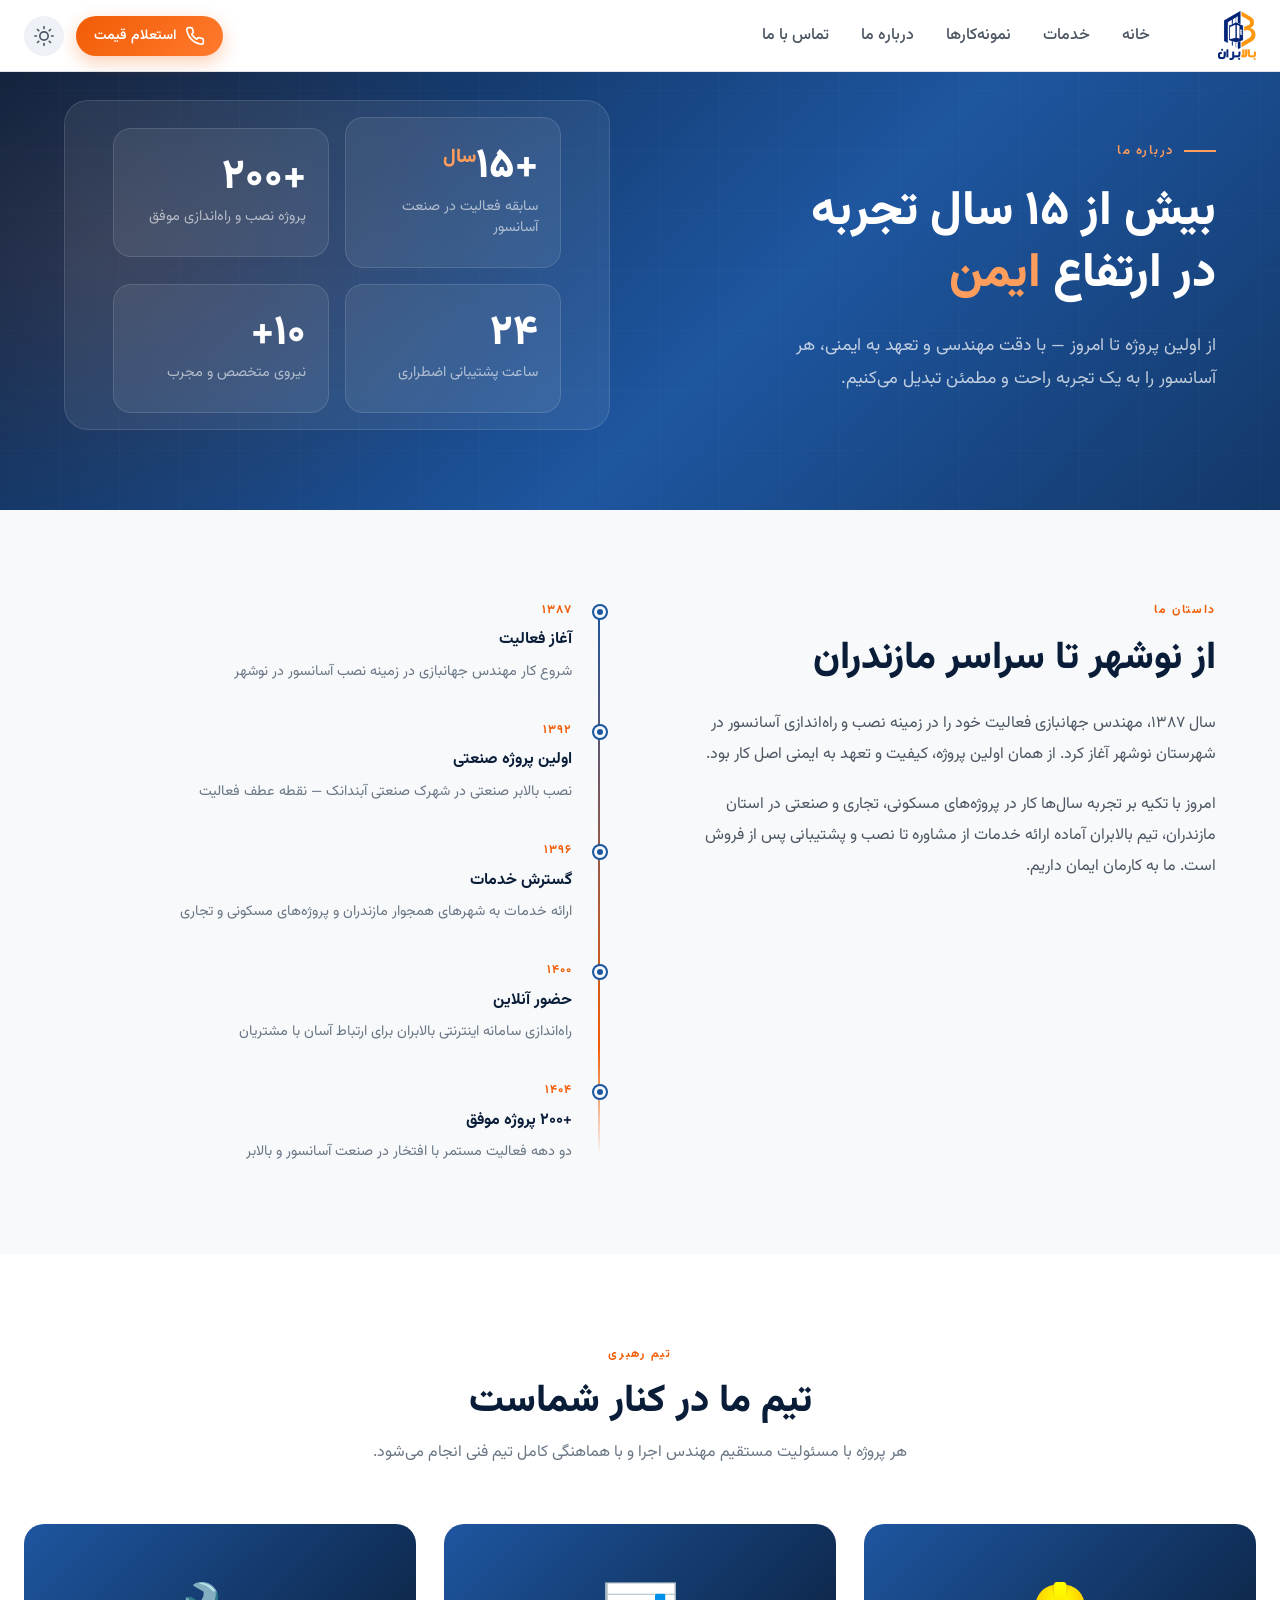
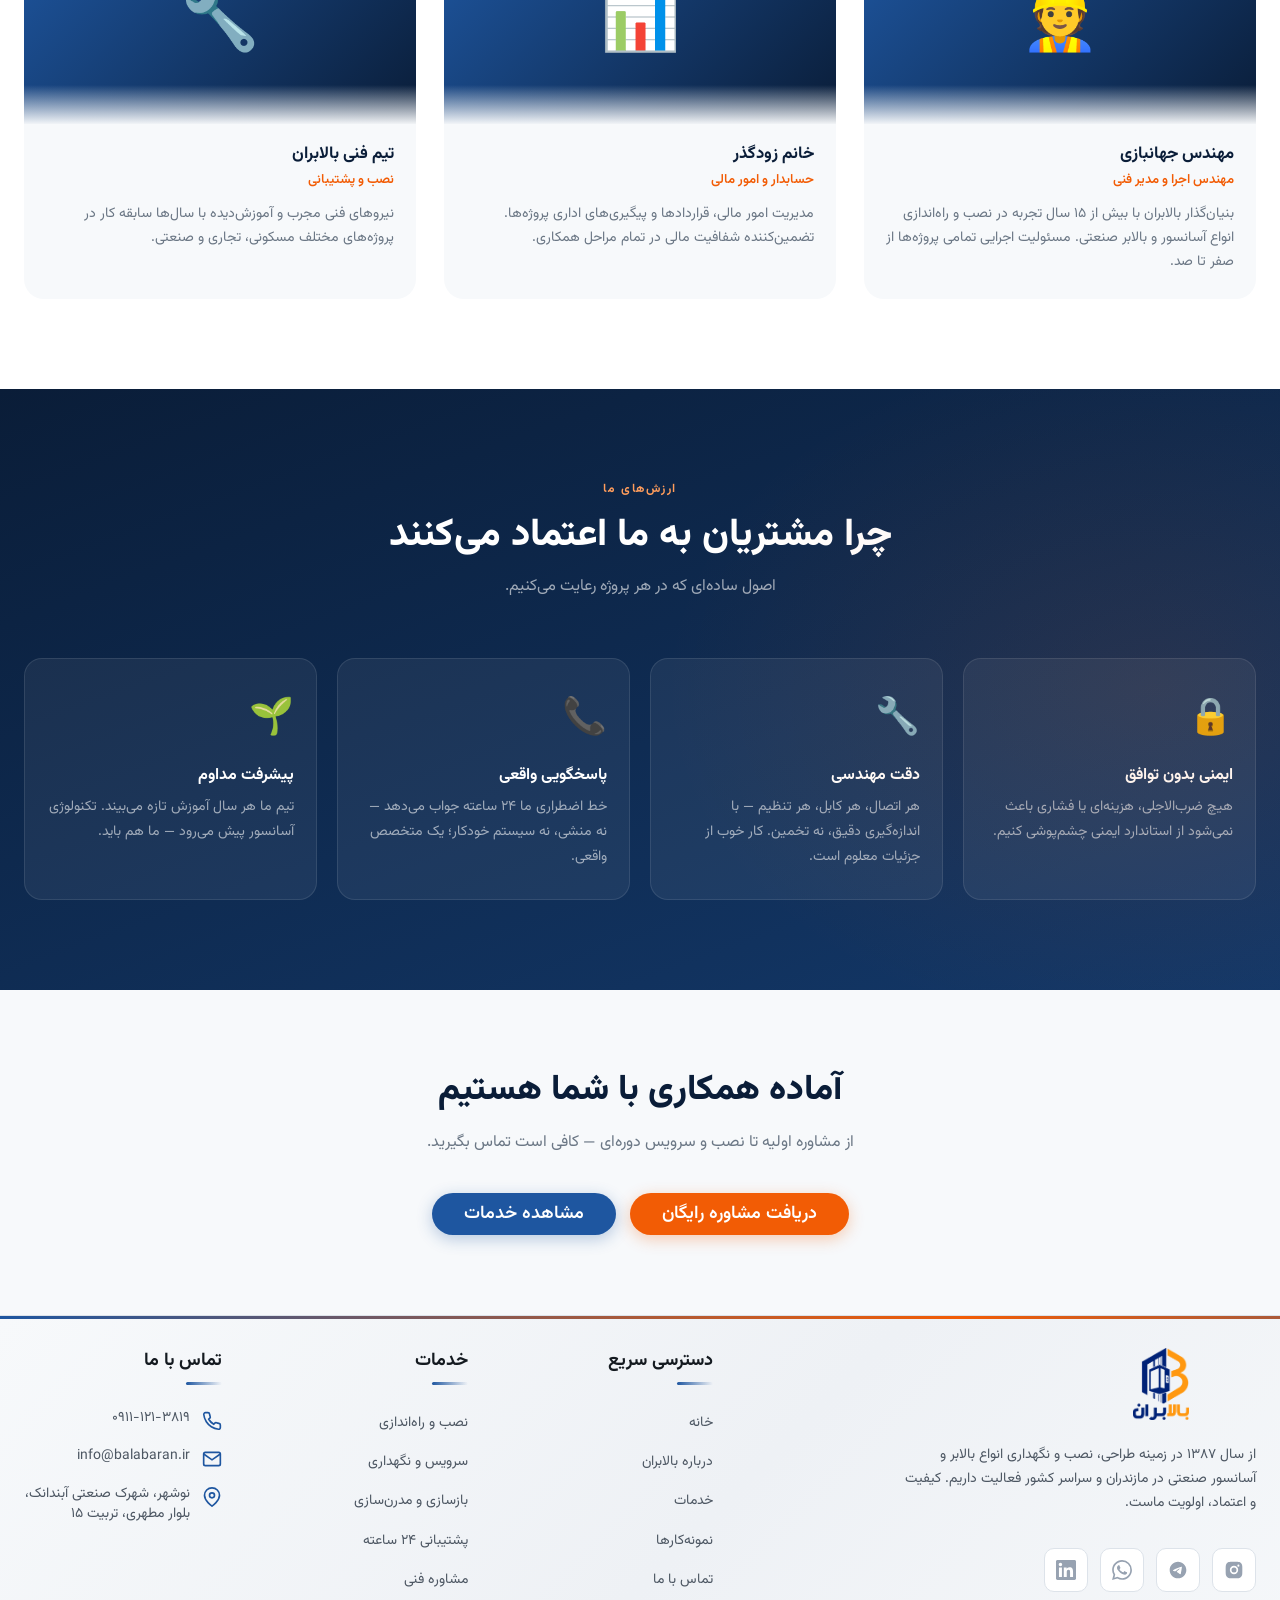
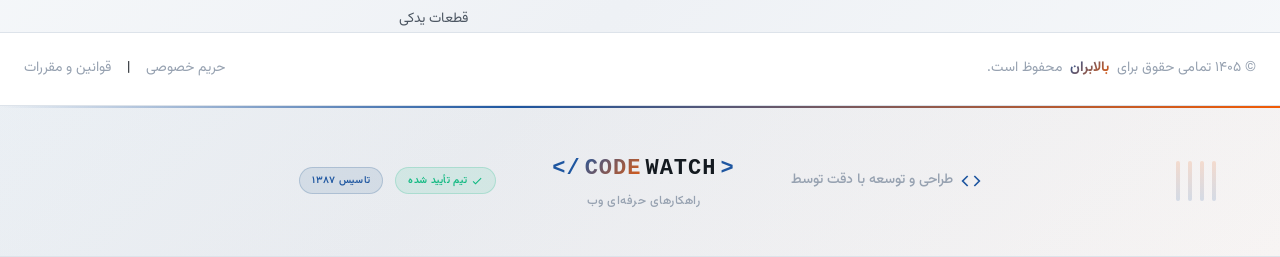
==== about.html @ dfcaef1f "feat: initial demo — static frontend with JSON data" ====
<!doctype html>
<html lang="fa" dir="rtl">

<head>
  <meta charset="UTF-8" />
  <meta name="viewport" content="width=device-width, initial-scale=1.0" />
  <meta http-equiv="X-UA-Compatible" content="IE=edge" />
  <title>درباره ما | بالابران — آسانسور و بالابر صنعتی در مازندران</title>
  <meta name="description" content="بالابران؛ مجموعه معتبر نصب و سرویس آسانسور و بالابر صنعتی در نوشهر و مازندران. بیش از ۱۵ سال تجربه، تیم فنی مجرب." />
  <meta name="keywords" content="درباره بالابران، فروشگاه بالابر، آسانسور صنعتی، نصب آسانسور، تیم بالابران، سابقه آسانسور" />
  <meta name="author" content="بالابران" />
  <meta name="robots" content="index, follow, max-snippet:-1, max-image-preview:large, max-video-preview:-1" />
  <meta name="googlebot" content="index, follow" />
  <link rel="canonical" href="/about.html" />

  <meta property="og:type" content="website" />
  <meta property="og:url" content="/about.html" />
  <meta property="og:title" content="درباره بالابران | نصب و سرویس آسانسور در مازندران" />
  <meta property="og:description" content="آشنایی با تیم بالابران: بیش از ۱۵ سال تجربه در نصب و سرویس انواع آسانسور و بالابر صنعتی در نوشهر و مازندران." />
  <meta property="og:image" content="assets/hero-hoist.jpg" />
  <meta property="og:image:width" content="1200" />
  <meta property="og:image:height" content="630" />
  <meta property="og:image:alt" content="درباره بالابران" />
  <meta property="og:site_name" content="بالابران" />
  <meta property="og:locale" content="fa_IR" />

  <meta name="twitter:card" content="summary_large_image" />
  <meta name="twitter:site" content="@balabaran_ir" />
  <meta name="twitter:title" content="درباره بالابران" />
  <meta name="twitter:description" content="تیم بالابران با بیش از ۱۵ سال تجربه در نصب و سرویس آسانسور در مازندران." />
  <meta name="twitter:image" content="assets/hero-hoist.jpg" />
  <meta name="twitter:image:alt" content="درباره بالابران" />

  <meta name="geo.region" content="IR" />
  <meta name="geo.placename" content="ایران" />

  <link rel="icon" type="image/svg+xml" href="favicon_io/favicone.svg" />
  <link rel="icon" type="image/png" sizes="32x32" href="favicon_io/favicon-32x32.png" />
  <link rel="icon" type="image/png" sizes="16x16" href="favicon_io/favicon-16x16.png" />
  <link rel="apple-touch-icon" sizes="180x180" href="favicon_io/apple-touch-icon.png" />
  <link rel="manifest" href="favicon_io/site.webmanifest" />
  <meta name="theme-color" content="#f25c05" />
  <meta name="msapplication-TileColor" content="#f25c05" />

  <script>
    (function () {
      try {
        var t = localStorage.getItem('theme');
        if (t === 'dark' || (!t && window.matchMedia('(prefers-color-scheme: dark)').matches)) {
          document.documentElement.setAttribute('data-theme', 'dark');
        } else {
          document.documentElement.setAttribute('data-theme', 'light');
        }
      } catch (e) {
        document.documentElement.setAttribute('data-theme', 'light');
      }
    })();
  </script>

  <link rel="preconnect" href="https://fonts.googleapis.com">
  <link rel="preconnect" href="https://fonts.gstatic.com" crossorigin>
  <link href="https://fonts.googleapis.com/css2?family=Vazirmatn:wght@400;500;600;700;800&display=swap" rel="stylesheet">

  <script type="application/ld+json">
    {
      "@context": "https://schema.org",
      "@type": "Organization",
      "name": "بالابران",
      "url": "",
      "logo": "assets/icons/balabaran.png",
      "description": "فروشگاه تخصصی بالابر، جرثقیل، هویست و تجهیزات جابجایی بار",
      "foundingDate": "2008",
      "numberOfEmployees": { "@type": "QuantitativeValue", "value": "10" }
    }
  </script>
  <script type="application/ld+json">
    {
      "@context": "https://schema.org",
      "@type": "BreadcrumbList",
      "itemListElement": [
        { "@type": "ListItem", "position": 1, "name": "خانه", "item": "" },
        { "@type": "ListItem", "position": 2, "name": "درباره ما", "item": "/about.html" }
      ]
    }
  </script>

  <link rel="stylesheet" href="assets/css/root.css" />
  <link rel="stylesheet" href="assets/css/font.css" />
  <link rel="stylesheet" href="assets/css/main.css" />
  <link rel="stylesheet" href="assets/css/components/header.css" />
  <link rel="stylesheet" href="assets/css/components/footer.css" />
  <link rel="stylesheet" href="assets/css/components/about.css" />
  </head>

<body>
<!-- ==================== HEADER ==================== -->
  <header class="header" id="mainHeader">
    <div class="header__inner container--wide">

      <a href="index.html" class="header__logo" aria-label="بالابران - صفحه اصلی">
        <img src="assets/icons/balabaran.png" alt="بالابران" class="header__logo-img" width="150" height="50"
          onerror="this.style.display='none';this.nextElementSibling.style.display='inline-flex'">
        <span class="header__logo-text" style="display:none">بالابران</span>
      </a>

      <nav class="header__nav" aria-label="ناوبری اصلی">
        <ul class="header__menu">
          <li><a href="index.html" class="header__link">خانه</a></li>
          <li><a href="services.html" class="header__link">خدمات</a></li>
          <li><a href="portfolio.html" class="header__link">نمونه‌کارها</a></li>
          <li><a href="about.html" class="header__link">درباره ما</a></li>
          <li><a href="contact.html" class="header__link">تماس با ما</a></li>
        </ul>
      </nav>

      <div class="header__actions">

        <a href="contact.html" class="btn btn--cta header__cta">
          <svg class="icon" aria-hidden="true">
            <use href="assets/icons/sprite.svg#phone" />
          </svg>
          <span>استعلام قیمت</span>
        </a>
<button type="button" class="header__theme-toggle" aria-label="تغییر تم" data-theme-toggle>
          <svg class="icon icon--sun" aria-hidden="true">
            <use href="assets/icons/sprite.svg#sun" />
          </svg>
          <svg class="icon icon--moon" aria-hidden="true">
            <use href="assets/icons/sprite.svg#moon" />
          </svg>
        </button>

        <button type="button" class="header__burger" aria-label="باز/بستن منو" aria-expanded="false"
          aria-controls="mobileMenu" data-menu-toggle>
          <svg class="icon icon--menu" aria-hidden="true">
            <use href="assets/icons/sprite.svg#menu" />
          </svg>
          <svg class="icon icon--close" aria-hidden="true">
            <use href="assets/icons/sprite.svg#close" />
          </svg>
        </button>

      </div>
    </div>

    <!-- overlay -->
    <div class="header__overlay" data-menu-overlay aria-hidden="true"></div>

    <!-- منوی موبایل -->
    <div class="header__mobile" id="mobileMenu" aria-hidden="true">
      <nav aria-label="ناوبری موبایل">
        <ul class="header__mobile-menu">
          <li><a href="index.html" class="header__mobile-link">خانه</a></li>
          <li><a href="services.html" class="header__mobile-link">خدمات</a></li>
          <li><a href="portfolio.html" class="header__mobile-link">نمونه‌کارها</a></li>
          <li><a href="about.html" class="header__mobile-link">درباره ما</a></li>
          <li><a href="contact.html" class="header__mobile-link">تماس با ما</a></li>
        </ul>
        <a href="contact.html" class="btn btn--cta header__mobile-cta">
          <svg class="icon" aria-hidden="true">
            <use href="assets/icons/sprite.svg#phone" />
          </svg>
          <span>استعلام قیمت رایگان</span>
        </a>
</nav>
    </div>
  </header>

  <!-- ================================================
         HERO
    ================================================ -->
  <section class="about-hero">
    <div class="container">
      <div class="hero-text">
        <div class="eyebrow">درباره ما</div>
        <h1>
          بیش از ۱۵ سال تجربه<br />
          در ارتفاع <span>ایمن</span>
        </h1>
        <p>
          از اولین پروژه تا امروز — با دقت مهندسی و تعهد به ایمنی، هر آسانسور را
          به یک تجربه راحت و مطمئن تبدیل می‌کنیم.
        </p>
      </div>

      <div class="hero-stats">
        <div class="stat-card">
          <div class="num">+۱۵<sup>سال</sup></div>
          <div class="label">سابقه فعالیت در صنعت آسانسور</div>
        </div>
        <div class="stat-card">
          <div class="num">+۲۰۰</div>
          <div class="label">پروژه نصب و راه‌اندازی موفق</div>
        </div>
        <div class="stat-card">
          <div class="num">۲۴</div>
          <div class="label">ساعت پشتیبانی اضطراری</div>
        </div>
        <div class="stat-card">
          <div class="num">۱۰+</div>
          <div class="label">نیروی متخصص و مجرب</div>
        </div>
      </div>
    </div>
  </section>

  <!-- ================================================
         STORY + TIMELINE
    ================================================ -->
  <section class="story-section">
    <div class="container">

      <div class="story-text">
        <div class="section-label">داستان ما</div>
        <h2>از نوشهر تا سراسر مازندران</h2>
        <p>
          سال ۱۳۸۷، مهندس جهانبازی فعالیت خود را در زمینه نصب و راه‌اندازی آسانسور
          در شهرستان نوشهر آغاز کرد. از همان اولین پروژه، کیفیت و تعهد به ایمنی
          اصل کار بود.
        </p>
        <p>
          امروز با تکیه بر تجربه سال‌ها کار در پروژه‌های مسکونی، تجاری و صنعتی در
          استان مازندران، تیم بالابران آماده ارائه خدمات از مشاوره تا نصب و
          پشتیبانی پس از فروش است. ما به کارمان ایمان داریم.
        </p>
      </div>

      <div class="timeline">
        <div class="timeline-item">
          <div class="timeline-year">۱۳۸۷</div>
          <div class="timeline-title">آغاز فعالیت</div>
          <div class="timeline-desc">شروع کار مهندس جهانبازی در زمینه نصب آسانسور در نوشهر</div>
        </div>
        <div class="timeline-item">
          <div class="timeline-year">۱۳۹۲</div>
          <div class="timeline-title">اولین پروژه صنعتی</div>
          <div class="timeline-desc">نصب بالابر صنعتی در شهرک صنعتی آبندانک — نقطه عطف فعالیت</div>
        </div>
        <div class="timeline-item">
          <div class="timeline-year">۱۳۹۶</div>
          <div class="timeline-title">گسترش خدمات</div>
          <div class="timeline-desc">ارائه خدمات به شهرهای همجوار مازندران و پروژه‌های مسکونی و تجاری</div>
        </div>
        <div class="timeline-item">
          <div class="timeline-year">۱۴۰۰</div>
          <div class="timeline-title">حضور آنلاین</div>
          <div class="timeline-desc">راه‌اندازی سامانه اینترنتی بالابران برای ارتباط آسان با مشتریان</div>
        </div>
        <div class="timeline-item">
          <div class="timeline-year">۱۴۰۴</div>
          <div class="timeline-title">+۲۰۰ پروژه موفق</div>
          <div class="timeline-desc">دو دهه فعالیت مستمر با افتخار در صنعت آسانسور و بالابر</div>
        </div>
      </div>

    </div>
  </section>

  <!-- ================================================
         TEAM
    ================================================ -->
  <section class="team-section">
    <div class="container--wide">

      <div class="section-header">
        <div class="section-label">تیم رهبری</div>
        <h2>تیم ما در کنار شماست</h2>
        <p>هر پروژه با مسئولیت مستقیم مهندس اجرا و با هماهنگی کامل تیم فنی انجام می‌شود.</p>
      </div>

      <div class="team-grid">
        <div class="team-card">
          <div class="team-avatar">👷</div>
          <div class="team-info">
            <h3>مهندس جهانبازی</h3>
            <span class="team-role">مهندس اجرا و مدیر فنی</span>
            <p>بنیان‌گذار بالابران با بیش از ۱۵ سال تجربه در نصب و راه‌اندازی انواع آسانسور و بالابر صنعتی. مسئولیت اجرایی تمامی پروژه‌ها از صفر تا صد.</p>
          </div>
        </div>
        <div class="team-card">
          <div class="team-avatar">📊</div>
          <div class="team-info">
            <h3>خانم زودگذر</h3>
            <span class="team-role">حسابدار و امور مالی</span>
            <p>مدیریت امور مالی، قراردادها و پیگیری‌های اداری پروژه‌ها. تضمین‌کننده شفافیت مالی در تمام مراحل همکاری.</p>
          </div>
        </div>
        <div class="team-card">
          <div class="team-avatar">🔧</div>
          <div class="team-info">
            <h3>تیم فنی بالابران</h3>
            <span class="team-role">نصب و پشتیبانی</span>
            <p>نیروهای فنی مجرب و آموزش‌دیده با سال‌ها سابقه کار در پروژه‌های مختلف مسکونی، تجاری و صنعتی.</p>
          </div>
        </div>
      </div>

    </div>
  </section>

  <!-- ================================================
         VALUES
    ================================================ -->
  <section class="values-section">
    <div class="container--wide">

      <div class="section-header">
        <div class="section-label" style="color: #ff9d5c;">ارزش‌های ما</div>
        <h2>چرا مشتریان به ما اعتماد می‌کنند</h2>
        <p>اصول ساده‌ای که در هر پروژه رعایت می‌کنیم.</p>
      </div>

      <div class="values-grid">
        <div class="value-card">
          <span class="value-icon">🔒</span>
          <h3>ایمنی بدون توافق</h3>
          <p>هیچ ضرب‌الاجلی، هزینه‌ای یا فشاری باعث نمی‌شود از استاندارد ایمنی چشم‌پوشی کنیم.</p>
        </div>
        <div class="value-card">
          <span class="value-icon">🔧</span>
          <h3>دقت مهندسی</h3>
          <p>هر اتصال، هر کابل، هر تنظیم — با اندازه‌گیری دقیق، نه تخمین. کار خوب از جزئیات معلوم است.</p>
        </div>
        <div class="value-card">
          <span class="value-icon">📞</span>
          <h3>پاسخگویی واقعی</h3>
          <p>خط اضطراری ما ۲۴ ساعته جواب می‌دهد — نه منشی، نه سیستم خودکار؛ یک متخصص واقعی.</p>
        </div>
        <div class="value-card">
          <span class="value-icon">🌱</span>
          <h3>پیشرفت مداوم</h3>
          <p>تیم ما هر سال آموزش تازه می‌بیند. تکنولوژی آسانسور پیش می‌رود — ما هم باید.</p>
        </div>
      </div>

    </div>
  </section>

  <!-- ================================================
         CTA
    ================================================ -->
  <section class="cta-section">
    <div class="cta-inner">
      <h2>آماده همکاری با شما هستیم</h2>
      <p>
        از مشاوره اولیه تا نصب و سرویس دوره‌ای — کافی است تماس بگیرید.
      </p>
      <div class="cta-buttons">
        <a href="contact.html" class="btn btn-accent">دریافت مشاوره رایگان</a>
        <a href="services.html" class="btn btn-primary">مشاهده خدمات</a>
      </div>
    </div>
  </section>

  <!-- ===== FOOTER ===== -->
  <div id="footer-placeholder"></div>

  <script src="assets/js/partials.js" defer></script>
  <script type="module" src="assets/js/main.js"></script>
</body>
</html>
---- assets/css/root.css ----
:root{--color-primary-50:#eef4fb;--color-primary-100:#d3e2f5;--color-primary-200:#a7c5eb;--color-primary-300:#6fa0db;--color-primary-400:#3d76c4;--color-primary-500:#1e56a0;--color-primary-600:#184784;--color-primary-700:#133869;--color-primary-800:#0e2a4f;--color-primary-900:#0a1d38;--color-accent-50:#fff4ec;--color-accent-100:#ffe2cc;--color-accent-200:#ffc299;--color-accent-300:#ff9d5c;--color-accent-400:#ff7a2e;--color-accent-500:#f25c05;--color-accent-600:#cc4a00;--color-accent-700:#a03a00;--color-neutral-0:#ffffff;--color-neutral-50:#f7f9fb;--color-neutral-100:#eef1f5;--color-neutral-200:#dde3ea;--color-neutral-300:#c2cad5;--color-neutral-400:#97a2b1;--color-neutral-500:#6b7785;--color-neutral-600:#4d5763;--color-neutral-700:#364049;--color-neutral-800:#232b33;--color-neutral-900:#141a20;--color-success:#1ca672;--color-warning:#f0a800;--color-danger:#d63b3b;--color-info:var(--color-primary-400);--glass-bg:rgba(255,255,255,.72);--glass-border:rgba(255,255,255,.25);--header-height-scrolled:64px;--bg-body:var(--color-neutral-50);--bg-surface:var(--color-neutral-0);--bg-subtle:var(--color-neutral-100);--bg-inverse:var(--color-primary-800);--text-primary:var(--color-neutral-900);--text-secondary:var(--color-neutral-600);--text-muted:var(--color-neutral-400);--text-inverse:var(--color-neutral-0);--text-link:var(--color-primary-500);--border-color:var(--color-neutral-200);--border-strong:var(--color-neutral-300);--brand:var(--color-primary-500);--brand-hover:var(--color-primary-600);--cta:var(--color-accent-500);--cta-hover:var(--color-accent-600);--font-family-base:'Vazirmatn','iranYekan','IRANSans',system-ui,sans-serif;--font-family-num:'Vazirmatn','iranYekan',system-ui,sans-serif;--fs-xs:0.75rem;--fs-sm:0.875rem;--fs-base:1rem;--fs-md:1.125rem;--fs-lg:1.375rem;--fs-xl:1.75rem;--fs-2xl:2.25rem;--fs-3xl:3rem;--fs-4xl:3.75rem;--fw-regular:400;--fw-medium:500;--fw-semibold:600;--fw-bold:700;--fw-black:800;--lh-tight:1.2;--lh-snug:1.4;--lh-normal:1.7;--space-1:0.25rem;--space-2:0.5rem;--space-3:0.75rem;--space-4:1rem;--space-5:1.5rem;--space-6:2rem;--space-7:3rem;--space-8:4rem;--space-9:6rem;--radius-sm:6px;--radius-md:10px;--radius-lg:16px;--radius-xl:24px;--radius-full:999px;--shadow-sm:0 1px 2px rgba(20,26,32,0.06);--shadow-md:0 4px 12px rgba(20,26,32,0.08);--shadow-lg:0 10px 30px rgba(20,26,32,0.12);--shadow-cta:0 6px 18px rgba(242,92,5,0.30);--transition-fast:150ms ease;--transition-base:250ms ease;--transition-slow:400ms ease;--container-max:1200px;--container-narrow:800px;--container-wide:1400px;--container-pad:var(--space-5);--header-height:72px;--z-header:100;--z-modal:1000}.container{width:100%;max-width:var(--container-max);margin-inline:auto;padding-inline:var(--container-pad)}.container--narrow{max-width:var(--container-narrow)}.container--wide{width:100%;max-width:var(--container-wide);margin-inline:auto;padding-inline:var(--container-pad)}.container--full{max-width:100%}.container--inverse{color:var(--color-neutral-0)}.container--inverse p,.container--inverse h1,.container--inverse h2,.container--inverse h3{color:inherit}@media (max-width:480px){.container{--container-pad:var(--space-4)}}[data-theme="dark"]{--bg-body:#0c1117;--bg-surface:#131a22;--bg-subtle:#1a232d;--bg-inverse:#1a232d;--text-primary:#f5f7fa;--text-secondary:#b6c0cc;--text-muted:#8a95a3;--text-inverse:#f5f7fa;--text-link:#6fa0db;--border-color:rgba(255,255,255,.08);--border-strong:rgba(255,255,255,.16);--brand:#3d76c4;--brand-hover:#6fa0db;--glass-bg:rgba(12,17,23,.72);--glass-border:rgba(255,255,255,.06);--shadow-sm:0 1px 2px rgba(0,0,0,.4);--shadow-md:0 4px 12px rgba(0,0,0,.45);--shadow-lg:0 10px 30px rgba(0,0,0,.55);--shadow-cta:0 6px 18px rgba(242,92,5,.22)}[data-theme="dark"] .header.scrolled{background:rgba(12,17,23,.82);border-color:rgba(255,255,255,.06)}*,*::before,*::after{box-sizing:border-box;margin:0;padding:0}html{font-size:100%;scroll-behavior:smooth;scroll-padding-top:var(--header-height);overflow-x:clip}body{direction:rtl;text-align:right;font-family:var(--font-family-base);font-size:var(--fs-base);line-height:var(--lh-normal);color:var(--text-primary);background:var(--bg-body);-webkit-font-smoothing:antialiased}h1,h2,h3,h4{line-height:var(--lh-tight);font-weight:var(--fw-bold);color:var(--text-primary)}h1{font-size:var(--fs-3xl)}h2{font-size:var(--fs-2xl)}h3{font-size:var(--fs-xl)}h4{font-size:var(--fs-lg)}p{color:var(--text-secondary)}a{color:var(--text-link);text-decoration:none;transition:color var(--transition-fast)}a:hover{color:var(--brand-hover)}img{max-width:100%;display:block}ul{list-style:none}button{font-family:inherit;cursor:pointer;border:none}.section{padding-block:var(--space-9)}.section--subtle{background:var(--bg-subtle)}.btn{display:inline-flex;align-items:center;justify-content:center;gap:var(--space-2);padding:var(--space-3) var(--space-6);font-size:var(--fs-md);font-weight:var(--fw-semibold);border-radius:var(--radius-md);transition:transform var(--transition-base),opacity var(--transition-base),box-shadow var(--transition-base),border-color var(--transition-base),background var(--transition-base),color var(--transition-base),filter var(--transition-base);white-space:nowrap}.btn--cta{background:linear-gradient(135deg,var(--cta),#ff7a2e);color:var(--text-inverse);box-shadow:var(--shadow-cta);border-radius:var(--radius-full);padding:12px 22px}.btn--cta:hover{background:linear-gradient(135deg,var(--cta-hover),var(--cta));transform:translateY(-2px);box-shadow:0 10px 25px rgba(242,92,5,.35)}.btn--primary{background:var(--brand);color:var(--text-inverse)}.btn--primary:hover{background:var(--brand-hover)}.btn--outline{background:transparent;color:var(--brand);border:2px solid var(--border-strong)}.btn--outline:hover{border-color:var(--brand);background:var(--bg-subtle)}:where(a,button,input,[tabindex]):focus-visible{outline:2px solid var(--brand);outline-offset:2px}@media (max-width:768px){:root{--fs-3xl:2.25rem;--fs-2xl:1.75rem;--space-9:4rem}}@media (max-width:480px){:root{--container-pad:var(--space-4)}}
---- assets/css/font.css ----
@font-face{font-family:'Vazirmatn';src:local('Vazirmatn'),url(../fonts/Vazirmatn-Regular.woff2) format('woff2');font-weight:400;font-display:swap}@font-face{font-family:'Vazirmatn';src:local('Vazirmatn'),url(../fonts/Vazirmatn-Medium.woff2) format('woff2');font-weight:500;font-display:swap}@font-face{font-family:'Vazirmatn';src:local('Vazirmatn'),url(../fonts/Vazirmatn-SemiBold.woff2) format('woff2');font-weight:600;font-display:swap}@font-face{font-family:'Vazirmatn';src:local('Vazirmatn'),url(../fonts/Vazirmatn-Bold.woff2) format('woff2');font-weight:700;font-display:swap}@font-face{font-family:'iranYekan';src:local('iranYekan'),url(../fonts/iranyekanwebregular.woff2) format('woff2');font-weight:400;font-display:swap}@font-face{font-family:'iranYekan';src:local('iranYekan'),url(../fonts/iranyekanwebregular.woff2) format('woff2');font-weight:500;font-display:swap}@font-face{font-family:'iranYekan';src:local('iranYekan'),url(../fonts/iranyekanwebregular.woff2) format('woff2');font-weight:600;font-display:swap}@font-face{font-family:'iranYekan';src:local('iranYekan'),url(../fonts/iranyekanwebregular.woff2) format('woff2');font-weight:700;font-display:swap}
---- assets/css/main.css ----
@import url("./components/hero.css");@import url("./components/footer.css");@import url("./components/error.css");@import url("./components/contact.css");@import url("./components/about.css");*,*::before,*::after{box-sizing:border-box;margin:0;padding:0}html{font-size:100%;scroll-behavior:smooth;scroll-padding-top:var(--header-height)}body{direction:rtl;text-align:right;font-family:var(--font-family-base);font-size:var(--fs-base);line-height:var(--lh-normal);color:var(--text-primary);background:var(--bg-body);-webkit-font-smoothing:antialiased;transition:background var(--transition-base),color var(--transition-base)}h1,h2,h3,h4{line-height:var(--lh-tight);font-weight:var(--fw-bold);color:var(--text-primary)}h1{font-size:var(--fs-3xl)}h2{font-size:var(--fs-2xl)}h3{font-size:var(--fs-xl)}h4{font-size:var(--fs-lg)}p{color:var(--text-secondary)}a{color:var(--text-link);text-decoration:none;transition:color var(--transition-fast)}a:hover{color:var(--brand-hover)}img{max-width:100%;display:block}ul{list-style:none}button{font-family:inherit;cursor:pointer;border:none;background:none}.icon{width:20px;height:20px;flex-shrink:0;fill:none;stroke:currentColor;stroke-width:2;stroke-linecap:round;stroke-linejoin:round;display:inline-block;vertical-align:middle;color:inherit}.btn{display:inline-flex;align-items:center;justify-content:center;gap:var(--space-2);padding:var(--space-3) var(--space-6);font-size:var(--fs-md);font-weight:var(--fw-semibold);border-radius:var(--radius-md);transition:all var(--transition-base);white-space:nowrap;cursor:pointer;border:none;font-family:inherit;line-height:1}.btn--cta{background:linear-gradient(135deg,var(--cta),#ff7a2e);color:#fff;box-shadow:var(--shadow-cta);border-radius:var(--radius-full);padding:12px 22px}.btn--cta:hover{color:#fff;background:linear-gradient(135deg,var(--cta-hover),var(--cta));transform:translateY(-2px);box-shadow:0 10px 25px rgba(242,92,5,.35)}.btn--primary{background:var(--brand);color:var(--text-inverse)}.btn--primary:hover{background:var(--brand-hover);color:var(--text-inverse)}.btn--outline{background:transparent;color:var(--brand);border:2px solid var(--border-strong)}.btn--outline:hover{border-color:var(--brand);background:var(--bg-subtle)}:where(a,button,input,[tabindex]):focus-visible{outline:2px solid var(--brand);outline-offset:2px}@media (max-width:768px){:root{--fs-3xl:2.25rem;--fs-2xl:1.75rem;--space-9:4rem}}@media (max-width:480px){:root{--container-pad:var(--space-4);--fs-3xl:1.875rem;--fs-2xl:1.5rem}}@media (prefers-reduced-motion:reduce){*,*::before,*::after{animation-duration:.01ms !important;transition-duration:.01ms !important;scroll-behavior:auto !important}}
---- assets/css/components/header.css ----
.header{position:fixed;top:0;z-index:var(--z-modal);width:100%;height:var(--header-height);background:var(--bg-surface);border-bottom:1px solid var(--border-color);transition:height 280ms cubic-bezier(0.4,0,0.2,1),background 280ms ease,box-shadow 280ms ease,border-color 280ms ease,top 350ms cubic-bezier(0.25,0.46,0.45,0.94);will-change:transform}.header--hidden{transform:translateY(-100%);pointer-events:none}.header.scrolled{height:calc(var(--header-height) - 1rem);background:rgba(255,255,255,0.85);backdrop-filter:blur(12px);box-shadow:var(--shadow-sm)}[data-theme="dark"] .header.scrolled{background:rgba(31,36,33,0.92)}.header__inner{display:flex;align-items:center;justify-content:space-between;gap:var(--space-5);height:100%}.header__logo{display:flex;align-items:center;flex-shrink:0}.header__logo-img{height:50px;width:auto;transition:height var(--transition-base)}.header.scrolled .header__logo-img{height:32px}.header__logo-text{font-size:1.25rem;font-weight:700;color:var(--brand)}.header__nav{margin-inline-end:auto;margin-inline-start:var(--space-6)}.header__menu{display:flex;align-items:center;gap:var(--space-2)}.header__link{position:relative;display:inline-block;padding:var(--space-2) var(--space-3);color:var(--text-secondary);font-weight:var(--fw-medium);font-size:var(--fs-base);border-radius:var(--radius-sm);transition:color var(--transition-fast)}.header__link::after{content:"";position:absolute;inset-inline-start:0;bottom:-1px;width:95%;height:1.5px;background:var(--brand);opacity:0.55;transform:scaleX(0);transform-origin:inline-start;transition:transform var(--transition-base)}.header__link:hover::after,.header__link.is-active::after,.header__link[aria-current="page"]::after{transform:scaleX(1)}.header__link:hover,.header__link[aria-current="page"]{color:var(--text-link)}.header__link.is-active{color:var(--brand);font-weight:var(--fw-semibold)}.header__actions{display:flex;align-items:center;gap:var(--space-3);flex-shrink:0}.header__cta{font-size:var(--fs-sm);padding:10px 18px}.header__login{display:inline-flex;align-items:center;gap:var(--space-2);padding:var(--space-2) var(--space-3);color:var(--text-secondary);font-weight:var(--fw-medium);border-radius:var(--radius-sm);transition:color var(--transition-fast),background var(--transition-fast)}.header__login:hover{color:var(--text-primary);background:var(--bg-subtle)}.header__theme-toggle{display:inline-flex;align-items:center;justify-content:center;width:40px;height:40px;border-radius:var(--radius-full);background:var(--bg-subtle);color:var(--text-secondary);flex-shrink:0;transition:background var(--transition-fast),color var(--transition-fast)}.header__theme-toggle:hover{background:var(--border-color);color:var(--text-primary)}.header__theme-toggle:hover .icon{transform:rotate(20deg)}.header__theme-toggle .icon{transition:transform var(--transition-base)}.header__theme-toggle .icon--sun{display:block}.header__theme-toggle .icon--moon{display:none}[data-theme="dark"] .header__theme-toggle .icon--sun{display:none}[data-theme="dark"] .header__theme-toggle .icon--moon{display:block}.header__burger{display:none;align-items:center;justify-content:center;width:40px;height:40px;border-radius:var(--radius-sm);background:var(--bg-subtle);color:var(--text-primary);flex-shrink:0;transition:background var(--transition-fast)}.header__burger:hover{background:var(--border-color)}.header__burger .icon--close{display:none}.header__burger[aria-expanded="true"] .icon--menu{display:none}.header__burger[aria-expanded="true"] .icon--close{display:block}.header__overlay{position:fixed;inset:0;background:rgba(0,0,0,.45);z-index:calc(var(--z-header) - 2);opacity:0;pointer-events:none;transition:opacity var(--transition-base)}.header__overlay.is-open{opacity:1;pointer-events:auto}.header__mobile{position:fixed;inset:var(--header-height) 0 auto 0;max-height:calc(100dvh - var(--header-height));overflow-y:auto;background:var(--bg-surface);border-bottom:1px solid var(--border-color);box-shadow:var(--shadow-lg);padding:var(--space-4) var(--container-pad) var(--space-6);z-index:calc(var(--z-header) - 1);transform:translateY(-12px);opacity:0;visibility:hidden;pointer-events:none;transition:transform var(--transition-base),opacity var(--transition-base),visibility var(--transition-base)}.header__mobile.is-open{transform:translateY(0);opacity:1;visibility:visible;pointer-events:auto}.header__mobile-menu{display:flex;flex-direction:column;margin-bottom:var(--space-4)}.header__mobile-link{display:block;padding:var(--space-3) var(--space-2);color:var(--text-primary);font-weight:var(--fw-medium);font-size:var(--fs-md);border-bottom:1px solid var(--border-color);transition:color var(--transition-fast),padding-inline-start var(--transition-fast)}.header__mobile-link:hover{color:var(--brand);padding-inline-start:var(--space-4)}.header__mobile-cta{width:100%;margin-bottom:var(--space-3);justify-content:center}.header__mobile-login{width:100%;justify-content:center}.header__link:focus-visible,.header__login:focus-visible,.header__theme-toggle:focus-visible,.header__burger:focus-visible{outline:2px solid var(--brand);outline-offset:2px;border-radius:var(--radius-sm)}@media (max-width:1024px){.header__nav{display:none}.header__cta span{display:none}.header__cta{padding:10px;width:40px;height:40px}.header__login-text{display:none}.header__burger{display:inline-flex}}@media (max-width:480px){.header__login{display:none}.header__actions{gap:var(--space-2)}}@media (min-width:1025px){.header__mobile,.header__overlay{display:none !important}}@media (prefers-reduced-motion:no-preference){.header{transition:height 250ms ease,background 250ms ease,box-shadow 250ms ease,border-color 250ms ease,transform 350ms cubic-bezier(0.4,0,0.2,1)}}
---- assets/css/components/footer.css ----
.footer{position:relative;background:linear-gradient(135deg,var(--bg-body),var(--bg-subtle) 50%,var(--bg-body));border-top:1px solid var(--border-color);overflow:hidden}.footer::before{content:'';position:absolute;top:0;left:0;right:0;height:3px;background:linear-gradient(90deg,var(--brand),var(--cta),var(--brand),var(--cta),var(--brand));background-size:300% 100%;animation:footerGradientBar 4s linear infinite}@keyframes footerGradientBar{0%{background-position:0% 0%}100%{background-position:300% 0%}}.footer__bg{position:absolute;inset:0;pointer-events:none;overflow:hidden;z-index:0}.footer__bg-glow{position:absolute;border-radius:50%;filter:blur(80px);opacity:0.08;animation:footerGlowFloat 8s ease-in-out infinite}.footer__bg-glow:nth-child(1){width:400px;height:400px;background:var(--brand);top:-120px;right:-80px;animation-delay:0s}.footer__bg-glow:nth-child(2){width:350px;height:350px;background:var(--cta);bottom:-100px;left:-60px;animation-delay:-3s}.footer__bg-glow:nth-child(3){width:250px;height:250px;background:var(--brand);top:50%;left:50%;transform:translate(-50%,-50%);animation-delay:-6s}@keyframes footerGlowFloat{0%,100%{transform:translate(0,0) scale(1)}25%{transform:translate(20px,-20px) scale(1.1)}50%{transform:translate(-10px,10px) scale(0.95)}75%{transform:translate(15px,15px) scale(1.05)}}.footer__grid-section{position:relative;z-index:1;padding-block:calc(var(--space-9) + var(--space-2)) var(--space-8)}.footer__grid{display:grid;grid-template-columns:2.5fr repeat(3,1fr);gap:var(--space-9) var(--space-7)}.footer__column{background:var(--glass-bg);backdrop-filter:blur(12px);-webkit-backdrop-filter:blur(12px);border:1px solid var(--glass-border);border-radius:var(--radius-lg);padding:var(--space-6);transition:all var(--transition-slow);position:relative;overflow:hidden;box-shadow:var(--shadow-sm)}.footer__column::before{content:'';position:absolute;top:0;left:0;right:0;height:2px;background:linear-gradient(90deg,transparent,var(--brand),transparent);opacity:0;transition:opacity var(--transition-base)}.footer__column:hover{border-color:var(--brand);box-shadow:0 12px 40px rgba(30,86,160,0.15);transform:translateY(-6px)}.footer__column:hover::before{opacity:1}.footer__main{padding-top:var(--space-6)}.footer__brand{display:flex;flex-direction:column;gap:var(--space-5)}.footer__logo{display:inline-flex;align-items:center;transition:opacity var(--transition-base)}.footer__logo:hover{opacity:0.8}.footer__logo-text{font-size:var(--fs-2xl);font-weight:var(--fw-black);background:linear-gradient(135deg,var(--brand),var(--cta));-webkit-background-clip:text;-webkit-text-fill-color:transparent;background-clip:text}.footer__desc{font-size:var(--fs-sm);line-height:var(--lh-normal);color:var(--text-secondary);max-width:360px;margin-bottom:var(--space-2)}.footer__social{display:flex;gap:var(--space-3);flex-wrap:wrap}.footer__social-link{width:44px;height:44px;border-radius:var(--radius-md);background:var(--bg-surface);color:var(--text-muted);display:grid;place-items:center;border:1px solid var(--border-color);transition:all var(--transition-base);position:relative;overflow:hidden}.footer__social-link::before{content:'';position:absolute;inset:0;background:linear-gradient(135deg,var(--brand),var(--cta));transform:translateY(100%);transition:transform var(--transition-base);z-index:0}.footer__social-link svg{width:20px;height:20px;position:relative;z-index:1;transition:color var(--transition-base)}.footer__social-link:hover{border-color:transparent;transform:translateY(-4px)}.footer__social-link:hover::before{transform:translateY(0)}.footer__social-link:hover svg{color:white;filter:drop-shadow(0 0 6px rgba(255,255,255,0.5))}.footer__social-link::after{content:'';position:absolute;inset:-2px;border-radius:var(--radius-md);background:linear-gradient(135deg,var(--brand),var(--cta));z-index:-1;opacity:0;transition:opacity var(--transition-base)}.footer__social-link:hover::after{opacity:1}.footer__nav-title{font-size:var(--fs-md);font-weight:var(--fw-bold);color:var(--text-primary);margin-bottom:var(--space-5);position:relative;padding-bottom:var(--space-3);display:inline-block}.footer__nav-title::after{content:'';position:absolute;bottom:0;right:0;width:36px;height:3px;background:linear-gradient(90deg,var(--brand),transparent);border-radius:var(--radius-full);transition:width var(--transition-base)}.footer__column:hover .footer__nav-title::after{width:100%;background:linear-gradient(90deg,var(--brand),var(--cta))}.footer__nav-list{display:flex;flex-direction:column;gap:var(--space-3)}.footer__nav-link{font-size:var(--fs-sm);color:var(--text-secondary);transition:all var(--transition-fast);display:inline-flex;align-items:center;position:relative;padding-right:0}.footer__nav-link::before{content:'◂';position:absolute;right:-14px;opacity:0;transition:all var(--transition-fast);color:var(--brand);font-size:10px}.footer__nav-link:hover{color:var(--brand);padding-right:16px}.footer__nav-link:hover::before{opacity:1;right:0}.footer__contact-info{font-style:normal;display:flex;flex-direction:column;gap:var(--space-4);margin-bottom:var(--space-6)}.footer__contact-item{display:flex;align-items:flex-start;gap:var(--space-3);font-size:var(--fs-sm);color:var(--text-secondary);line-height:var(--lh-snug);transition:color var(--transition-fast)}.footer__contact-item svg{width:20px;height:20px;color:var(--brand);flex-shrink:0;margin-top:2px;transition:transform var(--transition-base)}a.footer__contact-item:hover{color:var(--brand)}a.footer__contact-item:hover svg{transform:scale(1.1)}.footer__trust-badges{display:flex;gap:var(--space-3)}.footer__badge{background:white;padding:var(--space-2);border-radius:var(--radius-md);width:88px;height:88px;display:grid;place-items:center;border:1px solid var(--border-color);transition:all var(--transition-base);box-shadow:var(--shadow-sm);position:relative;overflow:hidden}.footer__badge::before{content:'';position:absolute;inset:-2px;border-radius:var(--radius-md);background:linear-gradient(135deg,var(--brand),var(--cta));z-index:-1;opacity:0;transition:opacity var(--transition-base)}.footer__badge:hover::before{opacity:1}.footer__badge:hover{transform:translateY(-4px) scale(1.05);box-shadow:0 8px 24px rgba(30,86,160,0.2);border-color:transparent}img{object-fit:contain}.footer__badge img{width:100%;height:100%}.footer__bottom{background:var(--bg-surface);border-top:1px solid var(--border-color);padding-block:var(--space-5);position:relative;z-index:1}.footer__bottom-inner{display:flex;justify-content:space-between;align-items:center;gap:var(--space-5);flex-wrap:wrap}.footer__copyright{font-size:var(--fs-sm);color:var(--text-muted);display:flex;align-items:center;gap:var(--space-2)}.footer__copyright strong{background:linear-gradient(135deg,var(--brand),var(--cta));-webkit-background-clip:text;-webkit-text-fill-color:transparent;background-clip:text;font-weight:var(--fw-bold)}.footer__copyright-icon{color:var(--brand);animation:footerSpin 3s linear infinite;display:inline-block}@keyframes footerSpin{0%{transform:rotate(0deg)}100%{transform:rotate(360deg)}}.footer__bottom-links{display:flex;gap:var(--space-4);font-size:var(--fs-sm);align-items:center}.footer__dot{color:var(--brand);animation:footerPulse 2s ease-in-out infinite}@keyframes footerPulse{0%,100%{opacity:0.4}50%{opacity:1}}.footer__bottom-links a{color:var(--text-muted);transition:color var(--transition-fast);position:relative}.footer__bottom-links a::after{content:'';position:absolute;bottom:-2px;right:0;width:0;height:1px;background:linear-gradient(90deg,var(--brand),var(--cta));transition:width var(--transition-base)}.footer__bottom-links a:hover{color:var(--brand)}.footer__bottom-links a:hover::after{width:100%}.footer__developer{position:relative;z-index:1;background:linear-gradient(135deg,rgba(20,83,136,0.04) 0%,rgba(246,119,50,0.04) 100%);border-top:1px solid var(--border-color);border-bottom:1px solid var(--border-color);padding:var(--space-6) var(--space-4);overflow:hidden}.footer__developer::before{content:'';position:absolute;top:0;left:0;right:0;height:2px;background:linear-gradient(90deg,transparent 0%,var(--brand) 20%,var(--cta) 50%,var(--brand) 80%,transparent 100%);background-size:200% 100%;animation:footerShimmer 3s ease-in-out infinite}@keyframes footerShimmer{0%,100%{background-position:-200% 0}50%{background-position:200% 0}}.footer__developer-content{max-width:1400px;margin:0 auto;display:flex;align-items:center;justify-content:center;gap:var(--space-6);position:relative;z-index:1}.footer__developer-label{display:flex;align-items:center;gap:var(--space-2);color:var(--text-muted);font-size:var(--fs-sm);font-weight:var(--fw-medium)}.footer__code-icon{display:flex;align-items:center;color:var(--brand);animation:footerCodePulse 2s ease-in-out infinite}@keyframes footerCodePulse{0%,100%{transform:scale(1);opacity:0.8}50%{transform:scale(1.1);opacity:1}}.footer__developer-brand{display:flex;flex-direction:column;align-items:center;gap:var(--space-1);text-decoration:none;padding:var(--space-3) var(--space-5);border-radius:var(--radius-lg);transition:all 0.4s cubic-bezier(0.4,0,0.2,1);position:relative}.footer__developer-brand::before{content:'';position:absolute;inset:0;background:linear-gradient(135deg,var(--brand),var(--cta));opacity:0;border-radius:var(--radius-lg);transition:opacity 0.4s ease;z-index:-1}.footer__developer-brand:hover::before{opacity:0.08}.footer__developer-brand:hover{transform:translateY(-2px)}.footer__developer-name{display:flex;align-items:center;gap:4px;font-size:var(--fs-lg);font-weight:var(--fw-black);letter-spacing:1px;color:var(--text-primary);font-family:'Courier New',monospace;position:relative}.footer__developer-name::after{content:'';position:absolute;top:-4px;right:-4px;bottom:-4px;left:-4px;border:1px solid transparent;border-radius:var(--radius-sm);transition:border-color var(--transition-base)}.footer__developer-brand:hover .footer__developer-name::after{border-color:rgba(30,86,160,0.15)}.footer__dev-bracket{color:var(--brand);font-weight:var(--fw-bold);transition:all 0.3s ease;text-shadow:0 0 0 transparent}.footer__developer-brand:hover .footer__dev-bracket:first-child{transform:translateX(-3px);text-shadow:2px 0 8px rgba(30,86,160,0.4)}.footer__developer-brand:hover .footer__dev-bracket:last-child{transform:translateX(3px);text-shadow:-2px 0 8px rgba(30,86,160,0.4)}.footer__dev-highlight{background:linear-gradient(135deg,var(--brand),var(--cta));-webkit-background-clip:text;-webkit-text-fill-color:transparent;background-clip:text;position:relative}.footer__dev-highlight::after{content:'';position:absolute;bottom:-2px;left:0;right:0;height:2px;background:linear-gradient(90deg,var(--brand),var(--cta));transform:scaleX(0);transition:transform 0.4s ease}.footer__developer-brand:hover .footer__dev-highlight::after{transform:scaleX(1)}.footer__developer-tagline{font-size:var(--fs-xs);color:var(--text-muted);font-weight:var(--fw-medium);letter-spacing:0.5px}.footer__developer-badges{display:flex;align-items:center;gap:var(--space-3)}.footer__dev-badge{display:inline-flex;align-items:center;gap:4px;padding:4px var(--space-3);font-size:10px;font-weight:var(--fw-semibold);border-radius:var(--radius-full);letter-spacing:0.3px;text-transform:uppercase}.footer__dev-badge--verified{background:rgba(16,185,129,0.1);color:#10B981;border:1px solid rgba(16,185,129,0.2)}.footer__dev-badge--verified svg{animation:footerCheckPop 2s ease-in-out infinite}@keyframes footerCheckPop{0%,100%{transform:scale(1)}50%{transform:scale(1.2)}}.footer__dev-badge--year{background:rgba(20,83,136,0.1);color:var(--brand);border:1px solid rgba(20,83,136,0.2)}.footer__developer-pattern{position:absolute;top:50%;right:5%;transform:translateY(-50%);display:flex;gap:8px;opacity:0.15;pointer-events:none}.footer__developer-pattern span{width:4px;height:40px;background:linear-gradient(to top,var(--brand),var(--cta));border-radius:var(--radius-sm);animation:footerWave 1.5s ease-in-out infinite}.footer__developer-pattern span:nth-child(1){animation-delay:0s}.footer__developer-pattern span:nth-child(2){animation-delay:0.2s}.footer__developer-pattern span:nth-child(3){animation-delay:0.4s}.footer__developer-pattern span:nth-child(4){animation-delay:0.6s}@keyframes footerWave{0%,100%{height:40px;opacity:0.3}50%{height:60px;opacity:0.6}}.footer__particles{position:absolute;inset:0;pointer-events:none;z-index:0;overflow:hidden}.footer__particle{position:absolute;width:4px;height:4px;border-radius:50%;background:var(--brand);opacity:0;animation:footerParticle 6s ease-in-out infinite}.footer__particle:nth-child(1){left:10%;top:20%;animation-delay:0s;background:var(--brand)}.footer__particle:nth-child(2){left:25%;top:60%;animation-delay:-1.5s;background:var(--cta);width:3px;height:3px}.footer__particle:nth-child(3){left:45%;top:30%;animation-delay:-3s;background:var(--brand);width:5px;height:5px}.footer__particle:nth-child(4){left:65%;top:70%;animation-delay:-4.5s;background:var(--cta);width:3px;height:3px}.footer__particle:nth-child(5){left:80%;top:25%;animation-delay:-2s;background:var(--brand)}.footer__particle:nth-child(6){left:90%;top:55%;animation-delay:-5s;background:var(--cta);width:4px;height:4px}@keyframes footerParticle{0%{opacity:0;transform:translateY(0) scale(0)}20%{opacity:0.6;transform:translateY(-20px) scale(1)}80%{opacity:0.4;transform:translateY(-60px) scale(0.8)}100%{opacity:0;transform:translateY(-80px) scale(0)}}@media (max-width:1024px){.footer__grid{grid-template-columns:repeat(3,1fr);gap:var(--space-8) var(--space-6)}.footer__brand{grid-column:span 3;max-width:600px;margin-inline:auto;text-align:center;align-items:center}.footer__desc{max-width:100%}.footer__social{justify-content:center}.footer__nav-title::after{left:50%;right:auto;transform:translateX(-50%)}}@media (max-width:768px){.footer__grid{grid-template-columns:repeat(2,1fr);gap:var(--space-7) var(--space-5)}.footer__column{padding:var(--space-5);box-shadow:var(--shadow-sm)}.footer__brand{grid-column:span 2}.footer__contact{grid-column:span 2}.footer__trust-badges{justify-content:center}.footer__bottom-inner{flex-direction:column;text-align:center;gap:var(--space-3)}.footer__developer-content{flex-direction:column;gap:var(--space-4);text-align:center}.footer__developer-pattern{right:50%;transform:translate(50%,-50%);opacity:0.08}.footer__developer-name{font-size:var(--fs-base)}}@media (max-width:480px){.footer__grid-section{padding-block:calc(var(--space-7) + var(--space-1)) var(--space-6)}.footer__grid{grid-template-columns:1fr;gap:var(--space-7)}.footer__column{padding:var(--space-4);grid-column:span 1 !important;text-align:center}.footer__nav-list{align-items:center}.footer__contact-info{align-items:center}.footer__contact-item{justify-content:center;text-align:right}.footer__trust-badges{justify-content:center}.footer__badge{width:76px;height:76px}.footer__bottom-links{flex-direction:column;gap:var(--space-2)}.footer__bottom-links span[aria-hidden]{display:none}.footer__developer{padding:var(--space-5) var(--space-3)}.footer__developer-badges{flex-wrap:wrap;justify-content:center}}.footer__parallax{transition:transform 0.1s ease-out}
---- assets/css/components/about.css ----
.about-hero{background:linear-gradient(135deg,#0a1d38 0%,#1e56a0 60%,#133869 100%);padding-block:100px 80px;position:relative;overflow:hidden}.about-hero::before{content:'';position:absolute;inset:0;background:radial-gradient(ellipse 600px 400px at 10% 50%,rgba(242,92,5,0.12) 0%,transparent 70%),repeating-linear-gradient(0deg,transparent,transparent 59px,rgba(255,255,255,0.03) 60px),repeating-linear-gradient(90deg,transparent,transparent 59px,rgba(255,255,255,0.03) 60px);pointer-events:none}.about-hero .container{position:relative;display:grid;grid-template-columns:1fr 1fr;gap:60px;align-items:center}.hero-text .eyebrow{display:inline-flex;align-items:center;gap:10px;font-size:13px;font-weight:600;letter-spacing:0.12em;text-transform:uppercase;color:#ff9d5c;margin-bottom:20px}.hero-text .eyebrow::before{content:'';display:block;width:32px;height:2px;background:#ff9d5c}.hero-text h1{font-size:clamp(2rem,4vw,3rem);font-weight:800;color:#ffffff;line-height:1.3;margin-bottom:22px}.hero-text h1 span{color:#ff9d5c}.hero-text p{font-size:1.1rem;line-height:1.9;color:rgba(255,255,255,0.72);max-width:480px}.hero-stats{display:grid;grid-template-columns:1fr 1fr;gap:16px}.stat-card{background:rgba(255,255,255,0.07);border:1px solid rgba(255,255,255,0.12);border-radius:18px;padding:28px 22px;backdrop-filter:blur(8px);transition:background 0.25s}.stat-card:hover{background:rgba(255,255,255,0.12)}.stat-card .num{font-size:2.6rem;font-weight:800;color:#ffffff;line-height:1;margin-bottom:8px}.stat-card .num sup{font-size:1.2rem;color:#ff9d5c}.stat-card .label{font-size:0.9rem;color:rgba(255,255,255,0.6);line-height:1.5}.story-section{padding-block:90px;background:#f7f9fb}[data-theme="dark"] .story-section{background:var(--bg-surface,#131a22)}.story-section .container{display:grid;grid-template-columns:1fr 1fr;gap:80px;align-items:start}.section-label{font-size:12px;font-weight:700;letter-spacing:0.14em;text-transform:uppercase;color:#f25c05;margin-bottom:14px}.story-text h2{font-size:clamp(1.6rem,3vw,2.4rem);font-weight:800;color:#0a1d38;line-height:1.35;margin-bottom:22px}[data-theme="dark"] .story-text h2{color:var(--color-neutral-50)}.story-text p{font-size:1rem;line-height:1.95;color:#4d5763;margin-bottom:18px}[data-theme="dark"] .story-text p{color:var(--text-secondary)}.timeline{position:relative;padding-right:28px}.timeline::before{content:'';position:absolute;right:0;top:8px;bottom:8px;width:2px;background:linear-gradient(180deg,#1e56a0,#f25c05 80%,transparent)}.timeline-item{position:relative;padding-bottom:36px}.timeline-item:last-child{padding-bottom:0}.timeline-item::before{content:'';position:absolute;right:-34px;top:6px;width:12px;height:12px;border-radius:50%;background:#1e56a0;border:3px solid #f7f9fb;box-shadow:0 0 0 2px #1e56a0}[data-theme="dark"] .timeline-item::before{border-color:var(--bg-surface,#131a22)}.timeline-year{font-size:12px;font-weight:700;color:#f25c05;letter-spacing:0.08em;margin-bottom:6px}.timeline-title{font-size:1rem;font-weight:700;color:#0a1d38;margin-bottom:6px}[data-theme="dark"] .timeline-title{color:var(--color-neutral-50)}.timeline-desc{font-size:0.9rem;line-height:1.7;color:#6b7785}[data-theme="dark"] .timeline-desc{color:var(--text-muted)}.team-section{padding-block:90px;background:#ffffff}[data-theme="dark"] .team-section{background:var(--bg-body,#0c1117)}.section-header{text-align:center;max-width:560px;margin:0 auto 56px}.section-header h2{font-size:clamp(1.6rem,3vw,2.4rem);font-weight:800;color:#0a1d38;margin-bottom:14px}[data-theme="dark"] .section-header h2{color:var(--color-neutral-50)}[data-theme="dark"] .section-header p{color:var(--text-muted)}.section-header p{font-size:1rem;line-height:1.8;color:#6b7785}.team-grid{display:grid;grid-template-columns:repeat(3,1fr);gap:28px}.team-card{background:#f7f9fb;border-radius:20px;overflow:hidden;transition:transform 0.25s,box-shadow 0.25s}[data-theme="dark"] .team-card{background:var(--bg-surface,#131a22)}.team-card:hover{transform:translateY(-6px);box-shadow:0 16px 40px rgba(14,42,79,0.12)}[data-theme="dark"] .team-card:hover{box-shadow:0 16px 40px rgba(0,0,0,0.3)}.team-avatar{height:200px;background:linear-gradient(135deg,#1e56a0,#0a1d38);display:flex;align-items:center;justify-content:center;font-size:64px;position:relative;overflow:hidden}.team-avatar::after{content:'';position:absolute;bottom:-1px;left:0;right:0;height:40px;background:linear-gradient(to top,#f7f9fb,transparent)}[data-theme="dark"] .team-avatar::after{background:linear-gradient(to top,var(--bg-surface,#131a22),transparent)}.team-info{padding:20px 22px 24px}.team-info h3{font-size:1.05rem;font-weight:700;color:#0a1d38;margin-bottom:5px}[data-theme="dark"] .team-info h3{color:var(--color-neutral-50)}.team-role{font-size:0.82rem;color:#f25c05;font-weight:600;margin-bottom:12px;display:block}.team-info p{font-size:0.88rem;line-height:1.7;color:#6b7785}[data-theme="dark"] .team-info p{color:var(--text-muted)}.values-section{padding-block:90px;background:linear-gradient(160deg,#0a1d38 0%,#133869 100%);position:relative;overflow:hidden}.values-section::before{content:'';position:absolute;inset:0;background:radial-gradient(ellipse 700px 500px at 90% 50%,rgba(242,92,5,0.1) 0%,transparent 70%);pointer-events:none}.values-section .section-header h2{color:#ffffff}.values-section .section-header p{color:rgba(255,255,255,0.6)}.values-grid{display:grid;grid-template-columns:repeat(4,1fr);gap:20px}.value-card{background:rgba(255,255,255,0.06);border:1px solid rgba(255,255,255,0.1);border-radius:18px;padding:30px 22px;transition:background 0.25s,border-color 0.25s}.value-card:hover{background:rgba(255,255,255,0.1);border-color:rgba(255,255,255,0.2)}.value-icon{font-size:36px;margin-bottom:16px;display:block}.value-card h3{font-size:1rem;font-weight:700;color:#ffffff;margin-bottom:10px}.value-card p{font-size:0.88rem;line-height:1.75;color:rgba(255,255,255,0.58)}.cta-section{padding-block:80px;text-align:center}.cta-inner{max-width:600px;margin:0 auto}.cta-inner h2{font-size:clamp(1.5rem,3vw,2.2rem);font-weight:800;color:#0a1d38;margin-bottom:16px}[data-theme="dark"] .cta-inner h2{color:var(--color-neutral-50)}[data-theme="dark"] .cta-inner p{color:var(--text-muted)}.cta-inner p{font-size:1rem;line-height:1.8;color:#6b7785;margin-bottom:36px}.cta-buttons{display:flex;gap:14px;justify-content:center;flex-wrap:wrap}.btn{background: linear-gradient(135deg, var(--cta), #ff7a2e);color: #fff;box-shadow: var(--shadow-cta);border-radius: var(--radius-full);}.btn-primary{background:#1e56a0;color:#ffffff;box-shadow:0 4px 16px rgba(30,86,160,0.3)}.btn-primary:hover{background:#184784;color:var(--color-accent-300);transform:translateY(-2px);box-shadow:0 8px 24px rgba(30,86,160,0.4)}.btn-accent{background:#f25c05;color:#ffffff;box-shadow:0 4px 16px rgba(242,92,5,0.3)}.btn-accent:hover{background:#cc4a00;transform:translateY(-2px);color:var(--color-primary-300);box-shadow:0 8px 24px rgba(242,92,5,0.4)}@media (max-width:992px){.about-hero .container,.story-section .container{grid-template-columns:1fr;gap:48px}.hero-text p{max-width:100%}.team-grid{grid-template-columns:repeat(2,1fr)}.values-grid{grid-template-columns:repeat(2,1fr)}}@media (max-width:576px){.about-hero{padding-block:60px 50px}.hero-stats{grid-template-columns:1fr 1fr}.team-grid{grid-template-columns:1fr;max-width:380px;margin:0 auto}.values-grid{grid-template-columns:1fr}.cta-buttons{flex-direction:column;align-items:center}}
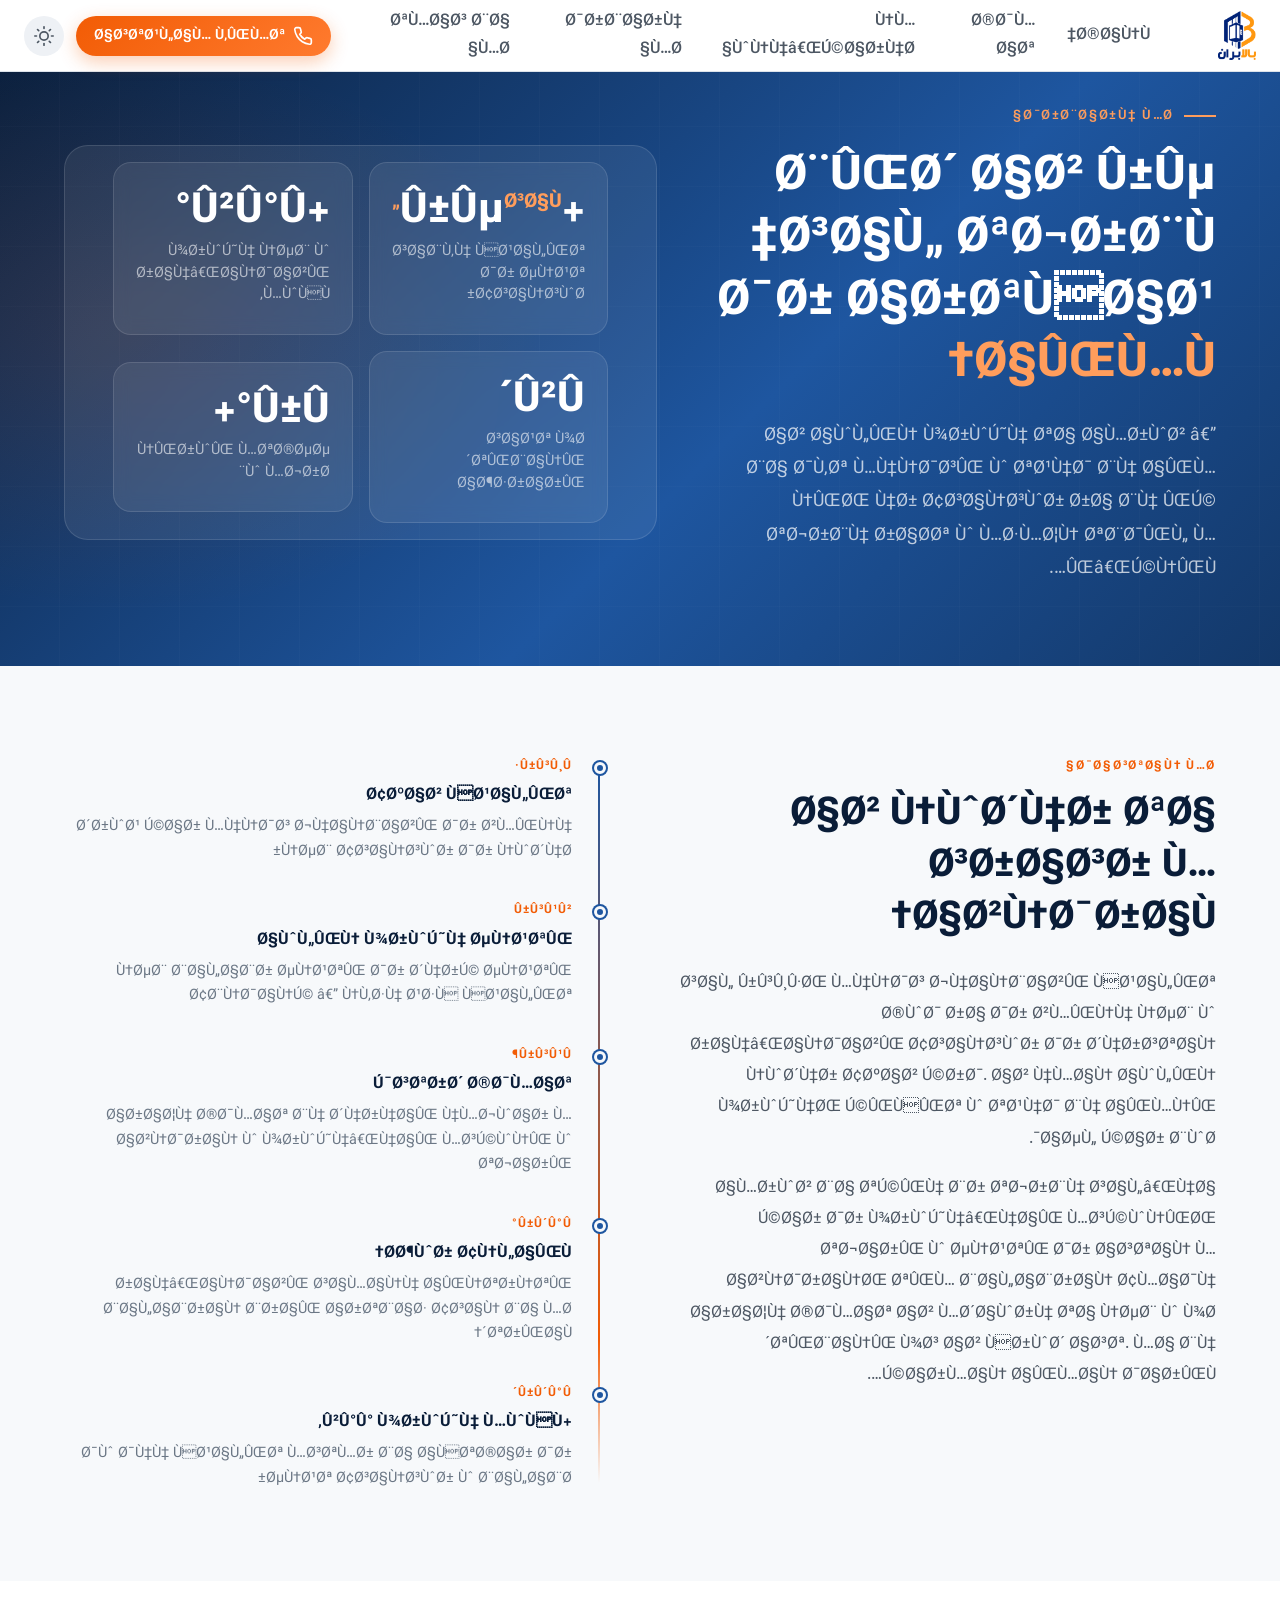
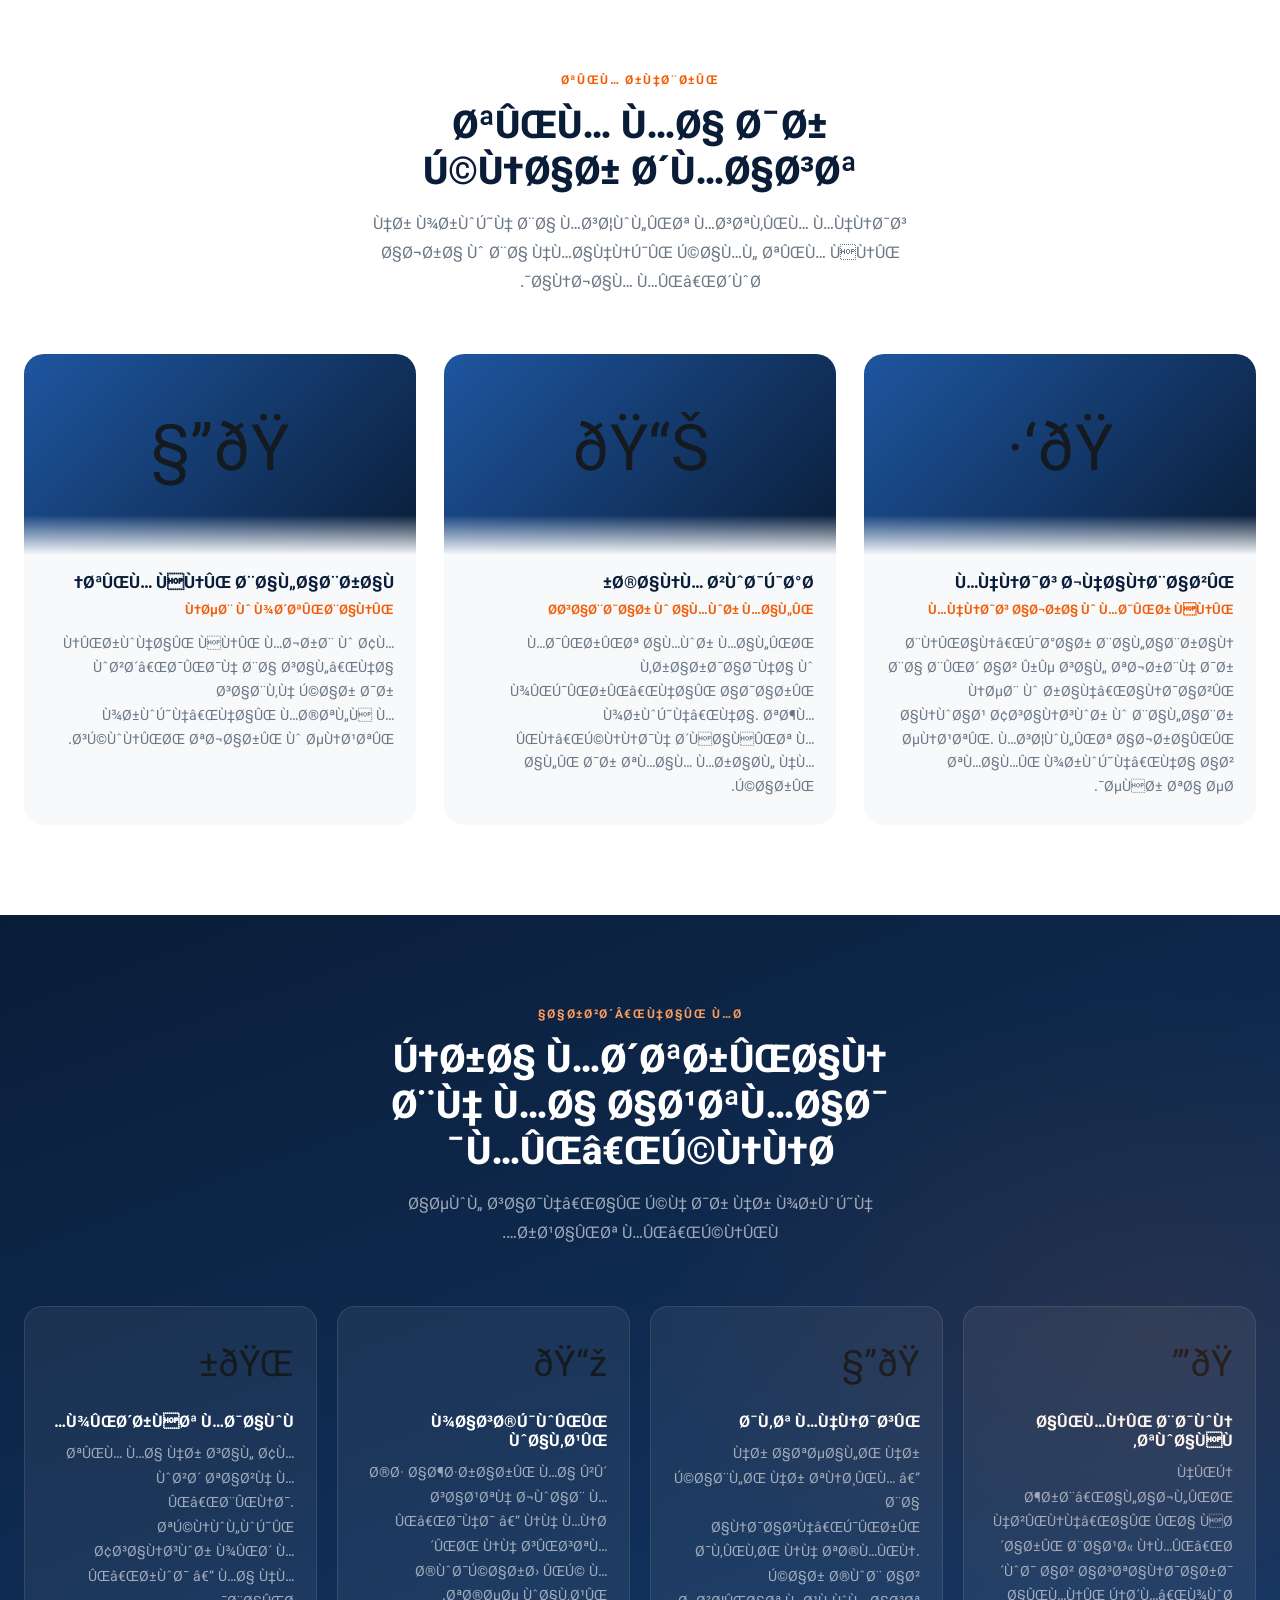
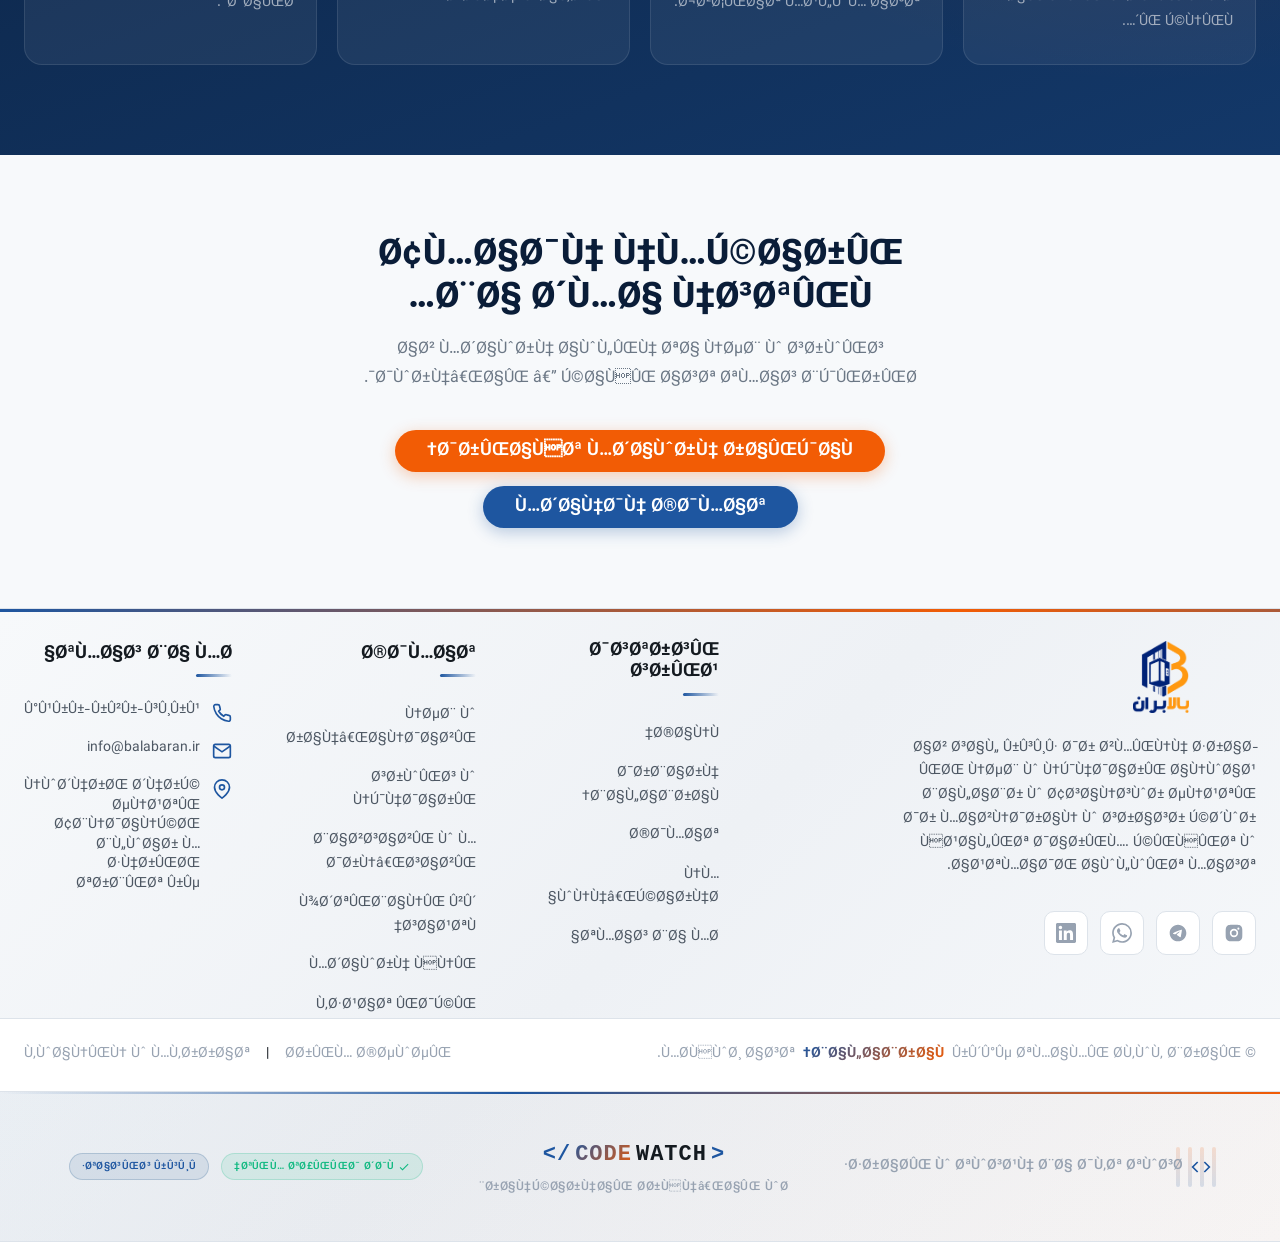
==== commit da568d89: "perf: compress hero images, remove videos, fix UTF-8 encoding" ====
--- a/about.html
+++ b/about.html
@@ -1,38 +1,38 @@
-<!doctype html>
+﻿<!doctype html>
 <html lang="fa" dir="rtl">
 
 <head>
   <meta charset="UTF-8" />
   <meta name="viewport" content="width=device-width, initial-scale=1.0" />
   <meta http-equiv="X-UA-Compatible" content="IE=edge" />
-  <title>درباره ما | بالابران — آسانسور و بالابر صنعتی در مازندران</title>
-  <meta name="description" content="بالابران؛ مجموعه معتبر نصب و سرویس آسانسور و بالابر صنعتی در نوشهر و مازندران. بیش از ۱۵ سال تجربه، تیم فنی مجرب." />
-  <meta name="keywords" content="درباره بالابران، فروشگاه بالابر، آسانسور صنعتی، نصب آسانسور، تیم بالابران، سابقه آسانسور" />
-  <meta name="author" content="بالابران" />
+  <title>Ø¯Ø±Ø¨Ø§Ø±Ù‡ Ù…Ø§ | Ø¨Ø§Ù„Ø§Ø¨Ø±Ø§Ù† â€” Ø¢Ø³Ø§Ù†Ø³ÙˆØ± Ùˆ Ø¨Ø§Ù„Ø§Ø¨Ø± ØµÙ†Ø¹ØªÛŒ Ø¯Ø± Ù…Ø§Ø²Ù†Ø¯Ø±Ø§Ù†</title>
+  <meta name="description" content="Ø¨Ø§Ù„Ø§Ø¨Ø±Ø§Ù†Ø› Ù…Ø¬Ù…ÙˆØ¹Ù‡ Ù…Ø¹ØªØ¨Ø± Ù†ØµØ¨ Ùˆ Ø³Ø±ÙˆÛŒØ³ Ø¢Ø³Ø§Ù†Ø³ÙˆØ± Ùˆ Ø¨Ø§Ù„Ø§Ø¨Ø± ØµÙ†Ø¹ØªÛŒ Ø¯Ø± Ù†ÙˆØ´Ù‡Ø± Ùˆ Ù…Ø§Ø²Ù†Ø¯Ø±Ø§Ù†. Ø¨ÛŒØ´ Ø§Ø² Û±Ûµ Ø³Ø§Ù„ ØªØ¬Ø±Ø¨Ù‡ØŒ ØªÛŒÙ… ÙÙ†ÛŒ Ù…Ø¬Ø±Ø¨." />
+  <meta name="keywords" content="Ø¯Ø±Ø¨Ø§Ø±Ù‡ Ø¨Ø§Ù„Ø§Ø¨Ø±Ø§Ù†ØŒ ÙØ±ÙˆØ´Ú¯Ø§Ù‡ Ø¨Ø§Ù„Ø§Ø¨Ø±ØŒ Ø¢Ø³Ø§Ù†Ø³ÙˆØ± ØµÙ†Ø¹ØªÛŒØŒ Ù†ØµØ¨ Ø¢Ø³Ø§Ù†Ø³ÙˆØ±ØŒ ØªÛŒÙ… Ø¨Ø§Ù„Ø§Ø¨Ø±Ø§Ù†ØŒ Ø³Ø§Ø¨Ù‚Ù‡ Ø¢Ø³Ø§Ù†Ø³ÙˆØ±" />
+  <meta name="author" content="Ø¨Ø§Ù„Ø§Ø¨Ø±Ø§Ù†" />
   <meta name="robots" content="index, follow, max-snippet:-1, max-image-preview:large, max-video-preview:-1" />
   <meta name="googlebot" content="index, follow" />
   <link rel="canonical" href="/about.html" />
 
   <meta property="og:type" content="website" />
   <meta property="og:url" content="/about.html" />
-  <meta property="og:title" content="درباره بالابران | نصب و سرویس آسانسور در مازندران" />
-  <meta property="og:description" content="آشنایی با تیم بالابران: بیش از ۱۵ سال تجربه در نصب و سرویس انواع آسانسور و بالابر صنعتی در نوشهر و مازندران." />
+  <meta property="og:title" content="Ø¯Ø±Ø¨Ø§Ø±Ù‡ Ø¨Ø§Ù„Ø§Ø¨Ø±Ø§Ù† | Ù†ØµØ¨ Ùˆ Ø³Ø±ÙˆÛŒØ³ Ø¢Ø³Ø§Ù†Ø³ÙˆØ± Ø¯Ø± Ù…Ø§Ø²Ù†Ø¯Ø±Ø§Ù†" />
+  <meta property="og:description" content="Ø¢Ø´Ù†Ø§ÛŒÛŒ Ø¨Ø§ ØªÛŒÙ… Ø¨Ø§Ù„Ø§Ø¨Ø±Ø§Ù†: Ø¨ÛŒØ´ Ø§Ø² Û±Ûµ Ø³Ø§Ù„ ØªØ¬Ø±Ø¨Ù‡ Ø¯Ø± Ù†ØµØ¨ Ùˆ Ø³Ø±ÙˆÛŒØ³ Ø§Ù†ÙˆØ§Ø¹ Ø¢Ø³Ø§Ù†Ø³ÙˆØ± Ùˆ Ø¨Ø§Ù„Ø§Ø¨Ø± ØµÙ†Ø¹ØªÛŒ Ø¯Ø± Ù†ÙˆØ´Ù‡Ø± Ùˆ Ù…Ø§Ø²Ù†Ø¯Ø±Ø§Ù†." />
   <meta property="og:image" content="assets/hero-hoist.jpg" />
   <meta property="og:image:width" content="1200" />
   <meta property="og:image:height" content="630" />
-  <meta property="og:image:alt" content="درباره بالابران" />
-  <meta property="og:site_name" content="بالابران" />
+  <meta property="og:image:alt" content="Ø¯Ø±Ø¨Ø§Ø±Ù‡ Ø¨Ø§Ù„Ø§Ø¨Ø±Ø§Ù†" />
+  <meta property="og:site_name" content="Ø¨Ø§Ù„Ø§Ø¨Ø±Ø§Ù†" />
   <meta property="og:locale" content="fa_IR" />
 
   <meta name="twitter:card" content="summary_large_image" />
   <meta name="twitter:site" content="@balabaran_ir" />
-  <meta name="twitter:title" content="درباره بالابران" />
-  <meta name="twitter:description" content="تیم بالابران با بیش از ۱۵ سال تجربه در نصب و سرویس آسانسور در مازندران." />
+  <meta name="twitter:title" content="Ø¯Ø±Ø¨Ø§Ø±Ù‡ Ø¨Ø§Ù„Ø§Ø¨Ø±Ø§Ù†" />
+  <meta name="twitter:description" content="ØªÛŒÙ… Ø¨Ø§Ù„Ø§Ø¨Ø±Ø§Ù† Ø¨Ø§ Ø¨ÛŒØ´ Ø§Ø² Û±Ûµ Ø³Ø§Ù„ ØªØ¬Ø±Ø¨Ù‡ Ø¯Ø± Ù†ØµØ¨ Ùˆ Ø³Ø±ÙˆÛŒØ³ Ø¢Ø³Ø§Ù†Ø³ÙˆØ± Ø¯Ø± Ù…Ø§Ø²Ù†Ø¯Ø±Ø§Ù†." />
   <meta name="twitter:image" content="assets/hero-hoist.jpg" />
-  <meta name="twitter:image:alt" content="درباره بالابران" />
+  <meta name="twitter:image:alt" content="Ø¯Ø±Ø¨Ø§Ø±Ù‡ Ø¨Ø§Ù„Ø§Ø¨Ø±Ø§Ù†" />
 
   <meta name="geo.region" content="IR" />
-  <meta name="geo.placename" content="ایران" />
+  <meta name="geo.placename" content="Ø§ÛŒØ±Ø§Ù†" />
 
   <link rel="icon" type="image/svg+xml" href="favicon_io/favicone.svg" />
   <link rel="icon" type="image/png" sizes="32x32" href="favicon_io/favicon-32x32.png" />
@@ -65,10 +65,10 @@
     {
       "@context": "https://schema.org",
       "@type": "Organization",
-      "name": "بالابران",
+      "name": "Ø¨Ø§Ù„Ø§Ø¨Ø±Ø§Ù†",
       "url": "",
       "logo": "assets/icons/balabaran.png",
-      "description": "فروشگاه تخصصی بالابر، جرثقیل، هویست و تجهیزات جابجایی بار",
+      "description": "ÙØ±ÙˆØ´Ú¯Ø§Ù‡ ØªØ®ØµØµÛŒ Ø¨Ø§Ù„Ø§Ø¨Ø±ØŒ Ø¬Ø±Ø«Ù‚ÛŒÙ„ØŒ Ù‡ÙˆÛŒØ³Øª Ùˆ ØªØ¬Ù‡ÛŒØ²Ø§Øª Ø¬Ø§Ø¨Ø¬Ø§ÛŒÛŒ Ø¨Ø§Ø±",
       "foundingDate": "2008",
       "numberOfEmployees": { "@type": "QuantitativeValue", "value": "10" }
     }
@@ -78,8 +78,8 @@
       "@context": "https://schema.org",
       "@type": "BreadcrumbList",
       "itemListElement": [
-        { "@type": "ListItem", "position": 1, "name": "خانه", "item": "" },
-        { "@type": "ListItem", "position": 2, "name": "درباره ما", "item": "/about.html" }
+        { "@type": "ListItem", "position": 1, "name": "Ø®Ø§Ù†Ù‡", "item": "" },
+        { "@type": "ListItem", "position": 2, "name": "Ø¯Ø±Ø¨Ø§Ø±Ù‡ Ù…Ø§", "item": "/about.html" }
       ]
     }
   </script>
@@ -97,19 +97,19 @@
   <header class="header" id="mainHeader">
     <div class="header__inner container--wide">
 
-      <a href="index.html" class="header__logo" aria-label="بالابران - صفحه اصلی">
-        <img src="assets/icons/balabaran.png" alt="بالابران" class="header__logo-img" width="150" height="50"
+      <a href="index.html" class="header__logo" aria-label="Ø¨Ø§Ù„Ø§Ø¨Ø±Ø§Ù† - ØµÙØ­Ù‡ Ø§ØµÙ„ÛŒ">
+        <img src="assets/icons/balabaran.png" alt="Ø¨Ø§Ù„Ø§Ø¨Ø±Ø§Ù†" class="header__logo-img" width="150" height="50"
           onerror="this.style.display='none';this.nextElementSibling.style.display='inline-flex'">
-        <span class="header__logo-text" style="display:none">بالابران</span>
+        <span class="header__logo-text" style="display:none">Ø¨Ø§Ù„Ø§Ø¨Ø±Ø§Ù†</span>
       </a>
 
-      <nav class="header__nav" aria-label="ناوبری اصلی">
+      <nav class="header__nav" aria-label="Ù†Ø§ÙˆØ¨Ø±ÛŒ Ø§ØµÙ„ÛŒ">
         <ul class="header__menu">
-          <li><a href="index.html" class="header__link">خانه</a></li>
-          <li><a href="services.html" class="header__link">خدمات</a></li>
-          <li><a href="portfolio.html" class="header__link">نمونه‌کارها</a></li>
-          <li><a href="about.html" class="header__link">درباره ما</a></li>
-          <li><a href="contact.html" class="header__link">تماس با ما</a></li>
+          <li><a href="index.html" class="header__link">Ø®Ø§Ù†Ù‡</a></li>
+          <li><a href="services.html" class="header__link">Ø®Ø¯Ù…Ø§Øª</a></li>
+          <li><a href="portfolio.html" class="header__link">Ù†Ù…ÙˆÙ†Ù‡â€ŒÚ©Ø§Ø±Ù‡Ø§</a></li>
+          <li><a href="about.html" class="header__link">Ø¯Ø±Ø¨Ø§Ø±Ù‡ Ù…Ø§</a></li>
+          <li><a href="contact.html" class="header__link">ØªÙ…Ø§Ø³ Ø¨Ø§ Ù…Ø§</a></li>
         </ul>
       </nav>
 
@@ -119,9 +119,9 @@
           <svg class="icon" aria-hidden="true">
             <use href="assets/icons/sprite.svg#phone" />
           </svg>
-          <span>استعلام قیمت</span>
+          <span>Ø§Ø³ØªØ¹Ù„Ø§Ù… Ù‚ÛŒÙ…Øª</span>
         </a>
-<button type="button" class="header__theme-toggle" aria-label="تغییر تم" data-theme-toggle>
+<button type="button" class="header__theme-toggle" aria-label="ØªØºÛŒÛŒØ± ØªÙ…" data-theme-toggle>
           <svg class="icon icon--sun" aria-hidden="true">
             <use href="assets/icons/sprite.svg#sun" />
           </svg>
@@ -130,7 +130,7 @@
           </svg>
         </button>
 
-        <button type="button" class="header__burger" aria-label="باز/بستن منو" aria-expanded="false"
+        <button type="button" class="header__burger" aria-label="Ø¨Ø§Ø²/Ø¨Ø³ØªÙ† Ù…Ù†Ùˆ" aria-expanded="false"
           aria-controls="mobileMenu" data-menu-toggle>
           <svg class="icon icon--menu" aria-hidden="true">
             <use href="assets/icons/sprite.svg#menu" />
@@ -146,21 +146,21 @@
     <!-- overlay -->
     <div class="header__overlay" data-menu-overlay aria-hidden="true"></div>
 
-    <!-- منوی موبایل -->
+    <!-- Ù…Ù†ÙˆÛŒ Ù…ÙˆØ¨Ø§ÛŒÙ„ -->
     <div class="header__mobile" id="mobileMenu" aria-hidden="true">
-      <nav aria-label="ناوبری موبایل">
+      <nav aria-label="Ù†Ø§ÙˆØ¨Ø±ÛŒ Ù…ÙˆØ¨Ø§ÛŒÙ„">
         <ul class="header__mobile-menu">
-          <li><a href="index.html" class="header__mobile-link">خانه</a></li>
-          <li><a href="services.html" class="header__mobile-link">خدمات</a></li>
-          <li><a href="portfolio.html" class="header__mobile-link">نمونه‌کارها</a></li>
-          <li><a href="about.html" class="header__mobile-link">درباره ما</a></li>
-          <li><a href="contact.html" class="header__mobile-link">تماس با ما</a></li>
+          <li><a href="index.html" class="header__mobile-link">Ø®Ø§Ù†Ù‡</a></li>
+          <li><a href="services.html" class="header__mobile-link">Ø®Ø¯Ù…Ø§Øª</a></li>
+          <li><a href="portfolio.html" class="header__mobile-link">Ù†Ù…ÙˆÙ†Ù‡â€ŒÚ©Ø§Ø±Ù‡Ø§</a></li>
+          <li><a href="about.html" class="header__mobile-link">Ø¯Ø±Ø¨Ø§Ø±Ù‡ Ù…Ø§</a></li>
+          <li><a href="contact.html" class="header__mobile-link">ØªÙ…Ø§Ø³ Ø¨Ø§ Ù…Ø§</a></li>
         </ul>
         <a href="contact.html" class="btn btn--cta header__mobile-cta">
           <svg class="icon" aria-hidden="true">
             <use href="assets/icons/sprite.svg#phone" />
           </svg>
-          <span>استعلام قیمت رایگان</span>
+          <span>Ø§Ø³ØªØ¹Ù„Ø§Ù… Ù‚ÛŒÙ…Øª Ø±Ø§ÛŒÚ¯Ø§Ù†</span>
         </a>
 </nav>
     </div>
@@ -172,33 +172,33 @@
   <section class="about-hero">
     <div class="container">
       <div class="hero-text">
-        <div class="eyebrow">درباره ما</div>
+        <div class="eyebrow">Ø¯Ø±Ø¨Ø§Ø±Ù‡ Ù…Ø§</div>
         <h1>
-          بیش از ۱۵ سال تجربه<br />
-          در ارتفاع <span>ایمن</span>
+          Ø¨ÛŒØ´ Ø§Ø² Û±Ûµ Ø³Ø§Ù„ ØªØ¬Ø±Ø¨Ù‡<br />
+          Ø¯Ø± Ø§Ø±ØªÙØ§Ø¹ <span>Ø§ÛŒÙ…Ù†</span>
         </h1>
         <p>
-          از اولین پروژه تا امروز — با دقت مهندسی و تعهد به ایمنی، هر آسانسور را
-          به یک تجربه راحت و مطمئن تبدیل می‌کنیم.
+          Ø§Ø² Ø§ÙˆÙ„ÛŒÙ† Ù¾Ø±ÙˆÚ˜Ù‡ ØªØ§ Ø§Ù…Ø±ÙˆØ² â€” Ø¨Ø§ Ø¯Ù‚Øª Ù…Ù‡Ù†Ø¯Ø³ÛŒ Ùˆ ØªØ¹Ù‡Ø¯ Ø¨Ù‡ Ø§ÛŒÙ…Ù†ÛŒØŒ Ù‡Ø± Ø¢Ø³Ø§Ù†Ø³ÙˆØ± Ø±Ø§
+          Ø¨Ù‡ ÛŒÚ© ØªØ¬Ø±Ø¨Ù‡ Ø±Ø§Ø­Øª Ùˆ Ù…Ø·Ù…Ø¦Ù† ØªØ¨Ø¯ÛŒÙ„ Ù…ÛŒâ€ŒÚ©Ù†ÛŒÙ….
         </p>
       </div>
 
       <div class="hero-stats">
         <div class="stat-card">
-          <div class="num">+۱۵<sup>سال</sup></div>
-          <div class="label">سابقه فعالیت در صنعت آسانسور</div>
+          <div class="num">+Û±Ûµ<sup>Ø³Ø§Ù„</sup></div>
+          <div class="label">Ø³Ø§Ø¨Ù‚Ù‡ ÙØ¹Ø§Ù„ÛŒØª Ø¯Ø± ØµÙ†Ø¹Øª Ø¢Ø³Ø§Ù†Ø³ÙˆØ±</div>
         </div>
         <div class="stat-card">
-          <div class="num">+۲۰۰</div>
-          <div class="label">پروژه نصب و راه‌اندازی موفق</div>
+          <div class="num">+Û²Û°Û°</div>
+          <div class="label">Ù¾Ø±ÙˆÚ˜Ù‡ Ù†ØµØ¨ Ùˆ Ø±Ø§Ù‡â€ŒØ§Ù†Ø¯Ø§Ø²ÛŒ Ù…ÙˆÙÙ‚</div>
         </div>
         <div class="stat-card">
-          <div class="num">۲۴</div>
-          <div class="label">ساعت پشتیبانی اضطراری</div>
+          <div class="num">Û²Û´</div>
+          <div class="label">Ø³Ø§Ø¹Øª Ù¾Ø´ØªÛŒØ¨Ø§Ù†ÛŒ Ø§Ø¶Ø·Ø±Ø§Ø±ÛŒ</div>
         </div>
         <div class="stat-card">
-          <div class="num">۱۰+</div>
-          <div class="label">نیروی متخصص و مجرب</div>
+          <div class="num">Û±Û°+</div>
+          <div class="label">Ù†ÛŒØ±ÙˆÛŒ Ù…ØªØ®ØµØµ Ùˆ Ù…Ø¬Ø±Ø¨</div>
         </div>
       </div>
     </div>
@@ -211,45 +211,45 @@
     <div class="container">
 
       <div class="story-text">
-        <div class="section-label">داستان ما</div>
-        <h2>از نوشهر تا سراسر مازندران</h2>
+        <div class="section-label">Ø¯Ø§Ø³ØªØ§Ù† Ù…Ø§</div>
+        <h2>Ø§Ø² Ù†ÙˆØ´Ù‡Ø± ØªØ§ Ø³Ø±Ø§Ø³Ø± Ù…Ø§Ø²Ù†Ø¯Ø±Ø§Ù†</h2>
         <p>
-          سال ۱۳۸۷، مهندس جهانبازی فعالیت خود را در زمینه نصب و راه‌اندازی آسانسور
-          در شهرستان نوشهر آغاز کرد. از همان اولین پروژه، کیفیت و تعهد به ایمنی
-          اصل کار بود.
+          Ø³Ø§Ù„ Û±Û³Û¸Û·ØŒ Ù…Ù‡Ù†Ø¯Ø³ Ø¬Ù‡Ø§Ù†Ø¨Ø§Ø²ÛŒ ÙØ¹Ø§Ù„ÛŒØª Ø®ÙˆØ¯ Ø±Ø§ Ø¯Ø± Ø²Ù…ÛŒÙ†Ù‡ Ù†ØµØ¨ Ùˆ Ø±Ø§Ù‡â€ŒØ§Ù†Ø¯Ø§Ø²ÛŒ Ø¢Ø³Ø§Ù†Ø³ÙˆØ±
+          Ø¯Ø± Ø´Ù‡Ø±Ø³ØªØ§Ù† Ù†ÙˆØ´Ù‡Ø± Ø¢ØºØ§Ø² Ú©Ø±Ø¯. Ø§Ø² Ù‡Ù…Ø§Ù† Ø§ÙˆÙ„ÛŒÙ† Ù¾Ø±ÙˆÚ˜Ù‡ØŒ Ú©ÛŒÙÛŒØª Ùˆ ØªØ¹Ù‡Ø¯ Ø¨Ù‡ Ø§ÛŒÙ…Ù†ÛŒ
+          Ø§ØµÙ„ Ú©Ø§Ø± Ø¨ÙˆØ¯.
         </p>
         <p>
-          امروز با تکیه بر تجربه سال‌ها کار در پروژه‌های مسکونی، تجاری و صنعتی در
-          استان مازندران، تیم بالابران آماده ارائه خدمات از مشاوره تا نصب و
-          پشتیبانی پس از فروش است. ما به کارمان ایمان داریم.
+          Ø§Ù…Ø±ÙˆØ² Ø¨Ø§ ØªÚ©ÛŒÙ‡ Ø¨Ø± ØªØ¬Ø±Ø¨Ù‡ Ø³Ø§Ù„â€ŒÙ‡Ø§ Ú©Ø§Ø± Ø¯Ø± Ù¾Ø±ÙˆÚ˜Ù‡â€ŒÙ‡Ø§ÛŒ Ù…Ø³Ú©ÙˆÙ†ÛŒØŒ ØªØ¬Ø§Ø±ÛŒ Ùˆ ØµÙ†Ø¹ØªÛŒ Ø¯Ø±
+          Ø§Ø³ØªØ§Ù† Ù…Ø§Ø²Ù†Ø¯Ø±Ø§Ù†ØŒ ØªÛŒÙ… Ø¨Ø§Ù„Ø§Ø¨Ø±Ø§Ù† Ø¢Ù…Ø§Ø¯Ù‡ Ø§Ø±Ø§Ø¦Ù‡ Ø®Ø¯Ù…Ø§Øª Ø§Ø² Ù…Ø´Ø§ÙˆØ±Ù‡ ØªØ§ Ù†ØµØ¨ Ùˆ
+          Ù¾Ø´ØªÛŒØ¨Ø§Ù†ÛŒ Ù¾Ø³ Ø§Ø² ÙØ±ÙˆØ´ Ø§Ø³Øª. Ù…Ø§ Ø¨Ù‡ Ú©Ø§Ø±Ù…Ø§Ù† Ø§ÛŒÙ…Ø§Ù† Ø¯Ø§Ø±ÛŒÙ….
         </p>
       </div>
 
       <div class="timeline">
         <div class="timeline-item">
-          <div class="timeline-year">۱۳۸۷</div>
-          <div class="timeline-title">آغاز فعالیت</div>
-          <div class="timeline-desc">شروع کار مهندس جهانبازی در زمینه نصب آسانسور در نوشهر</div>
-        </div>
-        <div class="timeline-item">
-          <div class="timeline-year">۱۳۹۲</div>
-          <div class="timeline-title">اولین پروژه صنعتی</div>
-          <div class="timeline-desc">نصب بالابر صنعتی در شهرک صنعتی آبندانک — نقطه عطف فعالیت</div>
-        </div>
-        <div class="timeline-item">
-          <div class="timeline-year">۱۳۹۶</div>
-          <div class="timeline-title">گسترش خدمات</div>
-          <div class="timeline-desc">ارائه خدمات به شهرهای همجوار مازندران و پروژه‌های مسکونی و تجاری</div>
-        </div>
-        <div class="timeline-item">
-          <div class="timeline-year">۱۴۰۰</div>
-          <div class="timeline-title">حضور آنلاین</div>
-          <div class="timeline-desc">راه‌اندازی سامانه اینترنتی بالابران برای ارتباط آسان با مشتریان</div>
-        </div>
-        <div class="timeline-item">
-          <div class="timeline-year">۱۴۰۴</div>
-          <div class="timeline-title">+۲۰۰ پروژه موفق</div>
-          <div class="timeline-desc">دو دهه فعالیت مستمر با افتخار در صنعت آسانسور و بالابر</div>
+          <div class="timeline-year">Û±Û³Û¸Û·</div>
+          <div class="timeline-title">Ø¢ØºØ§Ø² ÙØ¹Ø§Ù„ÛŒØª</div>
+          <div class="timeline-desc">Ø´Ø±ÙˆØ¹ Ú©Ø§Ø± Ù…Ù‡Ù†Ø¯Ø³ Ø¬Ù‡Ø§Ù†Ø¨Ø§Ø²ÛŒ Ø¯Ø± Ø²Ù…ÛŒÙ†Ù‡ Ù†ØµØ¨ Ø¢Ø³Ø§Ù†Ø³ÙˆØ± Ø¯Ø± Ù†ÙˆØ´Ù‡Ø±</div>
+        </div>
+        <div class="timeline-item">
+          <div class="timeline-year">Û±Û³Û¹Û²</div>
+          <div class="timeline-title">Ø§ÙˆÙ„ÛŒÙ† Ù¾Ø±ÙˆÚ˜Ù‡ ØµÙ†Ø¹ØªÛŒ</div>
+          <div class="timeline-desc">Ù†ØµØ¨ Ø¨Ø§Ù„Ø§Ø¨Ø± ØµÙ†Ø¹ØªÛŒ Ø¯Ø± Ø´Ù‡Ø±Ú© ØµÙ†Ø¹ØªÛŒ Ø¢Ø¨Ù†Ø¯Ø§Ù†Ú© â€” Ù†Ù‚Ø·Ù‡ Ø¹Ø·Ù ÙØ¹Ø§Ù„ÛŒØª</div>
+        </div>
+        <div class="timeline-item">
+          <div class="timeline-year">Û±Û³Û¹Û¶</div>
+          <div class="timeline-title">Ú¯Ø³ØªØ±Ø´ Ø®Ø¯Ù…Ø§Øª</div>
+          <div class="timeline-desc">Ø§Ø±Ø§Ø¦Ù‡ Ø®Ø¯Ù…Ø§Øª Ø¨Ù‡ Ø´Ù‡Ø±Ù‡Ø§ÛŒ Ù‡Ù…Ø¬ÙˆØ§Ø± Ù…Ø§Ø²Ù†Ø¯Ø±Ø§Ù† Ùˆ Ù¾Ø±ÙˆÚ˜Ù‡â€ŒÙ‡Ø§ÛŒ Ù…Ø³Ú©ÙˆÙ†ÛŒ Ùˆ ØªØ¬Ø§Ø±ÛŒ</div>
+        </div>
+        <div class="timeline-item">
+          <div class="timeline-year">Û±Û´Û°Û°</div>
+          <div class="timeline-title">Ø­Ø¶ÙˆØ± Ø¢Ù†Ù„Ø§ÛŒÙ†</div>
+          <div class="timeline-desc">Ø±Ø§Ù‡â€ŒØ§Ù†Ø¯Ø§Ø²ÛŒ Ø³Ø§Ù…Ø§Ù†Ù‡ Ø§ÛŒÙ†ØªØ±Ù†ØªÛŒ Ø¨Ø§Ù„Ø§Ø¨Ø±Ø§Ù† Ø¨Ø±Ø§ÛŒ Ø§Ø±ØªØ¨Ø§Ø· Ø¢Ø³Ø§Ù† Ø¨Ø§ Ù…Ø´ØªØ±ÛŒØ§Ù†</div>
+        </div>
+        <div class="timeline-item">
+          <div class="timeline-year">Û±Û´Û°Û´</div>
+          <div class="timeline-title">+Û²Û°Û° Ù¾Ø±ÙˆÚ˜Ù‡ Ù…ÙˆÙÙ‚</div>
+          <div class="timeline-desc">Ø¯Ùˆ Ø¯Ù‡Ù‡ ÙØ¹Ø§Ù„ÛŒØª Ù…Ø³ØªÙ…Ø± Ø¨Ø§ Ø§ÙØªØ®Ø§Ø± Ø¯Ø± ØµÙ†Ø¹Øª Ø¢Ø³Ø§Ù†Ø³ÙˆØ± Ùˆ Ø¨Ø§Ù„Ø§Ø¨Ø±</div>
         </div>
       </div>
 
@@ -263,34 +263,34 @@
     <div class="container--wide">
 
       <div class="section-header">
-        <div class="section-label">تیم رهبری</div>
-        <h2>تیم ما در کنار شماست</h2>
-        <p>هر پروژه با مسئولیت مستقیم مهندس اجرا و با هماهنگی کامل تیم فنی انجام می‌شود.</p>
+        <div class="section-label">ØªÛŒÙ… Ø±Ù‡Ø¨Ø±ÛŒ</div>
+        <h2>ØªÛŒÙ… Ù…Ø§ Ø¯Ø± Ú©Ù†Ø§Ø± Ø´Ù…Ø§Ø³Øª</h2>
+        <p>Ù‡Ø± Ù¾Ø±ÙˆÚ˜Ù‡ Ø¨Ø§ Ù…Ø³Ø¦ÙˆÙ„ÛŒØª Ù…Ø³ØªÙ‚ÛŒÙ… Ù…Ù‡Ù†Ø¯Ø³ Ø§Ø¬Ø±Ø§ Ùˆ Ø¨Ø§ Ù‡Ù…Ø§Ù‡Ù†Ú¯ÛŒ Ú©Ø§Ù…Ù„ ØªÛŒÙ… ÙÙ†ÛŒ Ø§Ù†Ø¬Ø§Ù… Ù…ÛŒâ€ŒØ´ÙˆØ¯.</p>
       </div>
 
       <div class="team-grid">
         <div class="team-card">
-          <div class="team-avatar">👷</div>
+          <div class="team-avatar">ðŸ‘·</div>
           <div class="team-info">
-            <h3>مهندس جهانبازی</h3>
-            <span class="team-role">مهندس اجرا و مدیر فنی</span>
-            <p>بنیان‌گذار بالابران با بیش از ۱۵ سال تجربه در نصب و راه‌اندازی انواع آسانسور و بالابر صنعتی. مسئولیت اجرایی تمامی پروژه‌ها از صفر تا صد.</p>
+            <h3>Ù…Ù‡Ù†Ø¯Ø³ Ø¬Ù‡Ø§Ù†Ø¨Ø§Ø²ÛŒ</h3>
+            <span class="team-role">Ù…Ù‡Ù†Ø¯Ø³ Ø§Ø¬Ø±Ø§ Ùˆ Ù…Ø¯ÛŒØ± ÙÙ†ÛŒ</span>
+            <p>Ø¨Ù†ÛŒØ§Ù†â€ŒÚ¯Ø°Ø§Ø± Ø¨Ø§Ù„Ø§Ø¨Ø±Ø§Ù† Ø¨Ø§ Ø¨ÛŒØ´ Ø§Ø² Û±Ûµ Ø³Ø§Ù„ ØªØ¬Ø±Ø¨Ù‡ Ø¯Ø± Ù†ØµØ¨ Ùˆ Ø±Ø§Ù‡â€ŒØ§Ù†Ø¯Ø§Ø²ÛŒ Ø§Ù†ÙˆØ§Ø¹ Ø¢Ø³Ø§Ù†Ø³ÙˆØ± Ùˆ Ø¨Ø§Ù„Ø§Ø¨Ø± ØµÙ†Ø¹ØªÛŒ. Ù…Ø³Ø¦ÙˆÙ„ÛŒØª Ø§Ø¬Ø±Ø§ÛŒÛŒ ØªÙ…Ø§Ù…ÛŒ Ù¾Ø±ÙˆÚ˜Ù‡â€ŒÙ‡Ø§ Ø§Ø² ØµÙØ± ØªØ§ ØµØ¯.</p>
           </div>
         </div>
         <div class="team-card">
-          <div class="team-avatar">📊</div>
+          <div class="team-avatar">ðŸ“Š</div>
           <div class="team-info">
-            <h3>خانم زودگذر</h3>
-            <span class="team-role">حسابدار و امور مالی</span>
-            <p>مدیریت امور مالی، قراردادها و پیگیری‌های اداری پروژه‌ها. تضمین‌کننده شفافیت مالی در تمام مراحل همکاری.</p>
+            <h3>Ø®Ø§Ù†Ù… Ø²ÙˆØ¯Ú¯Ø°Ø±</h3>
+            <span class="team-role">Ø­Ø³Ø§Ø¨Ø¯Ø§Ø± Ùˆ Ø§Ù…ÙˆØ± Ù…Ø§Ù„ÛŒ</span>
+            <p>Ù…Ø¯ÛŒØ±ÛŒØª Ø§Ù…ÙˆØ± Ù…Ø§Ù„ÛŒØŒ Ù‚Ø±Ø§Ø±Ø¯Ø§Ø¯Ù‡Ø§ Ùˆ Ù¾ÛŒÚ¯ÛŒØ±ÛŒâ€ŒÙ‡Ø§ÛŒ Ø§Ø¯Ø§Ø±ÛŒ Ù¾Ø±ÙˆÚ˜Ù‡â€ŒÙ‡Ø§. ØªØ¶Ù…ÛŒÙ†â€ŒÚ©Ù†Ù†Ø¯Ù‡ Ø´ÙØ§ÙÛŒØª Ù…Ø§Ù„ÛŒ Ø¯Ø± ØªÙ…Ø§Ù… Ù…Ø±Ø§Ø­Ù„ Ù‡Ù…Ú©Ø§Ø±ÛŒ.</p>
           </div>
         </div>
         <div class="team-card">
-          <div class="team-avatar">🔧</div>
+          <div class="team-avatar">ðŸ”§</div>
           <div class="team-info">
-            <h3>تیم فنی بالابران</h3>
-            <span class="team-role">نصب و پشتیبانی</span>
-            <p>نیروهای فنی مجرب و آموزش‌دیده با سال‌ها سابقه کار در پروژه‌های مختلف مسکونی، تجاری و صنعتی.</p>
+            <h3>ØªÛŒÙ… ÙÙ†ÛŒ Ø¨Ø§Ù„Ø§Ø¨Ø±Ø§Ù†</h3>
+            <span class="team-role">Ù†ØµØ¨ Ùˆ Ù¾Ø´ØªÛŒØ¨Ø§Ù†ÛŒ</span>
+            <p>Ù†ÛŒØ±ÙˆÙ‡Ø§ÛŒ ÙÙ†ÛŒ Ù…Ø¬Ø±Ø¨ Ùˆ Ø¢Ù…ÙˆØ²Ø´â€ŒØ¯ÛŒØ¯Ù‡ Ø¨Ø§ Ø³Ø§Ù„â€ŒÙ‡Ø§ Ø³Ø§Ø¨Ù‚Ù‡ Ú©Ø§Ø± Ø¯Ø± Ù¾Ø±ÙˆÚ˜Ù‡â€ŒÙ‡Ø§ÛŒ Ù…Ø®ØªÙ„Ù Ù…Ø³Ú©ÙˆÙ†ÛŒØŒ ØªØ¬Ø§Ø±ÛŒ Ùˆ ØµÙ†Ø¹ØªÛŒ.</p>
           </div>
         </div>
       </div>
@@ -305,31 +305,31 @@
     <div class="container--wide">
 
       <div class="section-header">
-        <div class="section-label" style="color: #ff9d5c;">ارزش‌های ما</div>
-        <h2>چرا مشتریان به ما اعتماد می‌کنند</h2>
-        <p>اصول ساده‌ای که در هر پروژه رعایت می‌کنیم.</p>
+        <div class="section-label" style="color: #ff9d5c;">Ø§Ø±Ø²Ø´â€ŒÙ‡Ø§ÛŒ Ù…Ø§</div>
+        <h2>Ú†Ø±Ø§ Ù…Ø´ØªØ±ÛŒØ§Ù† Ø¨Ù‡ Ù…Ø§ Ø§Ø¹ØªÙ…Ø§Ø¯ Ù…ÛŒâ€ŒÚ©Ù†Ù†Ø¯</h2>
+        <p>Ø§ØµÙˆÙ„ Ø³Ø§Ø¯Ù‡â€ŒØ§ÛŒ Ú©Ù‡ Ø¯Ø± Ù‡Ø± Ù¾Ø±ÙˆÚ˜Ù‡ Ø±Ø¹Ø§ÛŒØª Ù…ÛŒâ€ŒÚ©Ù†ÛŒÙ….</p>
       </div>
 
       <div class="values-grid">
         <div class="value-card">
-          <span class="value-icon">🔒</span>
-          <h3>ایمنی بدون توافق</h3>
-          <p>هیچ ضرب‌الاجلی، هزینه‌ای یا فشاری باعث نمی‌شود از استاندارد ایمنی چشم‌پوشی کنیم.</p>
+          <span class="value-icon">ðŸ”’</span>
+          <h3>Ø§ÛŒÙ…Ù†ÛŒ Ø¨Ø¯ÙˆÙ† ØªÙˆØ§ÙÙ‚</h3>
+          <p>Ù‡ÛŒÚ† Ø¶Ø±Ø¨â€ŒØ§Ù„Ø§Ø¬Ù„ÛŒØŒ Ù‡Ø²ÛŒÙ†Ù‡â€ŒØ§ÛŒ ÛŒØ§ ÙØ´Ø§Ø±ÛŒ Ø¨Ø§Ø¹Ø« Ù†Ù…ÛŒâ€ŒØ´ÙˆØ¯ Ø§Ø² Ø§Ø³ØªØ§Ù†Ø¯Ø§Ø±Ø¯ Ø§ÛŒÙ…Ù†ÛŒ Ú†Ø´Ù…â€ŒÙ¾ÙˆØ´ÛŒ Ú©Ù†ÛŒÙ….</p>
         </div>
         <div class="value-card">
-          <span class="value-icon">🔧</span>
-          <h3>دقت مهندسی</h3>
-          <p>هر اتصال، هر کابل، هر تنظیم — با اندازه‌گیری دقیق، نه تخمین. کار خوب از جزئیات معلوم است.</p>
+          <span class="value-icon">ðŸ”§</span>
+          <h3>Ø¯Ù‚Øª Ù…Ù‡Ù†Ø¯Ø³ÛŒ</h3>
+          <p>Ù‡Ø± Ø§ØªØµØ§Ù„ØŒ Ù‡Ø± Ú©Ø§Ø¨Ù„ØŒ Ù‡Ø± ØªÙ†Ø¸ÛŒÙ… â€” Ø¨Ø§ Ø§Ù†Ø¯Ø§Ø²Ù‡â€ŒÚ¯ÛŒØ±ÛŒ Ø¯Ù‚ÛŒÙ‚ØŒ Ù†Ù‡ ØªØ®Ù…ÛŒÙ†. Ú©Ø§Ø± Ø®ÙˆØ¨ Ø§Ø² Ø¬Ø²Ø¦ÛŒØ§Øª Ù…Ø¹Ù„ÙˆÙ… Ø§Ø³Øª.</p>
         </div>
         <div class="value-card">
-          <span class="value-icon">📞</span>
-          <h3>پاسخگویی واقعی</h3>
-          <p>خط اضطراری ما ۲۴ ساعته جواب می‌دهد — نه منشی، نه سیستم خودکار؛ یک متخصص واقعی.</p>
+          <span class="value-icon">ðŸ“ž</span>
+          <h3>Ù¾Ø§Ø³Ø®Ú¯ÙˆÛŒÛŒ ÙˆØ§Ù‚Ø¹ÛŒ</h3>
+          <p>Ø®Ø· Ø§Ø¶Ø·Ø±Ø§Ø±ÛŒ Ù…Ø§ Û²Û´ Ø³Ø§Ø¹ØªÙ‡ Ø¬ÙˆØ§Ø¨ Ù…ÛŒâ€ŒØ¯Ù‡Ø¯ â€” Ù†Ù‡ Ù…Ù†Ø´ÛŒØŒ Ù†Ù‡ Ø³ÛŒØ³ØªÙ… Ø®ÙˆØ¯Ú©Ø§Ø±Ø› ÛŒÚ© Ù…ØªØ®ØµØµ ÙˆØ§Ù‚Ø¹ÛŒ.</p>
         </div>
         <div class="value-card">
-          <span class="value-icon">🌱</span>
-          <h3>پیشرفت مداوم</h3>
-          <p>تیم ما هر سال آموزش تازه می‌بیند. تکنولوژی آسانسور پیش می‌رود — ما هم باید.</p>
+          <span class="value-icon">ðŸŒ±</span>
+          <h3>Ù¾ÛŒØ´Ø±ÙØª Ù…Ø¯Ø§ÙˆÙ…</h3>
+          <p>ØªÛŒÙ… Ù…Ø§ Ù‡Ø± Ø³Ø§Ù„ Ø¢Ù…ÙˆØ²Ø´ ØªØ§Ø²Ù‡ Ù…ÛŒâ€ŒØ¨ÛŒÙ†Ø¯. ØªÚ©Ù†ÙˆÙ„ÙˆÚ˜ÛŒ Ø¢Ø³Ø§Ù†Ø³ÙˆØ± Ù¾ÛŒØ´ Ù…ÛŒâ€ŒØ±ÙˆØ¯ â€” Ù…Ø§ Ù‡Ù… Ø¨Ø§ÛŒØ¯.</p>
         </div>
       </div>
 
@@ -341,13 +341,13 @@
     ================================================ -->
   <section class="cta-section">
     <div class="cta-inner">
-      <h2>آماده همکاری با شما هستیم</h2>
+      <h2>Ø¢Ù…Ø§Ø¯Ù‡ Ù‡Ù…Ú©Ø§Ø±ÛŒ Ø¨Ø§ Ø´Ù…Ø§ Ù‡Ø³ØªÛŒÙ…</h2>
       <p>
-        از مشاوره اولیه تا نصب و سرویس دوره‌ای — کافی است تماس بگیرید.
+        Ø§Ø² Ù…Ø´Ø§ÙˆØ±Ù‡ Ø§ÙˆÙ„ÛŒÙ‡ ØªØ§ Ù†ØµØ¨ Ùˆ Ø³Ø±ÙˆÛŒØ³ Ø¯ÙˆØ±Ù‡â€ŒØ§ÛŒ â€” Ú©Ø§ÙÛŒ Ø§Ø³Øª ØªÙ…Ø§Ø³ Ø¨Ú¯ÛŒØ±ÛŒØ¯.
       </p>
       <div class="cta-buttons">
-        <a href="contact.html" class="btn btn-accent">دریافت مشاوره رایگان</a>
-        <a href="services.html" class="btn btn-primary">مشاهده خدمات</a>
+        <a href="contact.html" class="btn btn-accent">Ø¯Ø±ÛŒØ§ÙØª Ù…Ø´Ø§ÙˆØ±Ù‡ Ø±Ø§ÛŒÚ¯Ø§Ù†</a>
+        <a href="services.html" class="btn btn-primary">Ù…Ø´Ø§Ù‡Ø¯Ù‡ Ø®Ø¯Ù…Ø§Øª</a>
       </div>
     </div>
   </section>
--- a/assets/css/root.css
+++ b/assets/css/root.css
@@ -1 +1 @@
-:root{--color-primary-50:#eef4fb;--color-primary-100:#d3e2f5;--color-primary-200:#a7c5eb;--color-primary-300:#6fa0db;--color-primary-400:#3d76c4;--color-primary-500:#1e56a0;--color-primary-600:#184784;--color-primary-700:#133869;--color-primary-800:#0e2a4f;--color-primary-900:#0a1d38;--color-accent-50:#fff4ec;--color-accent-100:#ffe2cc;--color-accent-200:#ffc299;--color-accent-300:#ff9d5c;--color-accent-400:#ff7a2e;--color-accent-500:#f25c05;--color-accent-600:#cc4a00;--color-accent-700:#a03a00;--color-neutral-0:#ffffff;--color-neutral-50:#f7f9fb;--color-neutral-100:#eef1f5;--color-neutral-200:#dde3ea;--color-neutral-300:#c2cad5;--color-neutral-400:#97a2b1;--color-neutral-500:#6b7785;--color-neutral-600:#4d5763;--color-neutral-700:#364049;--color-neutral-800:#232b33;--color-neutral-900:#141a20;--color-success:#1ca672;--color-warning:#f0a800;--color-danger:#d63b3b;--color-info:var(--color-primary-400);--glass-bg:rgba(255,255,255,.72);--glass-border:rgba(255,255,255,.25);--header-height-scrolled:64px;--bg-body:var(--color-neutral-50);--bg-surface:var(--color-neutral-0);--bg-subtle:var(--color-neutral-100);--bg-inverse:var(--color-primary-800);--text-primary:var(--color-neutral-900);--text-secondary:var(--color-neutral-600);--text-muted:var(--color-neutral-400);--text-inverse:var(--color-neutral-0);--text-link:var(--color-primary-500);--border-color:var(--color-neutral-200);--border-strong:var(--color-neutral-300);--brand:var(--color-primary-500);--brand-hover:var(--color-primary-600);--cta:var(--color-accent-500);--cta-hover:var(--color-accent-600);--font-family-base:'Vazirmatn','iranYekan','IRANSans',system-ui,sans-serif;--font-family-num:'Vazirmatn','iranYekan',system-ui,sans-serif;--fs-xs:0.75rem;--fs-sm:0.875rem;--fs-base:1rem;--fs-md:1.125rem;--fs-lg:1.375rem;--fs-xl:1.75rem;--fs-2xl:2.25rem;--fs-3xl:3rem;--fs-4xl:3.75rem;--fw-regular:400;--fw-medium:500;--fw-semibold:600;--fw-bold:700;--fw-black:800;--lh-tight:1.2;--lh-snug:1.4;--lh-normal:1.7;--space-1:0.25rem;--space-2:0.5rem;--space-3:0.75rem;--space-4:1rem;--space-5:1.5rem;--space-6:2rem;--space-7:3rem;--space-8:4rem;--space-9:6rem;--radius-sm:6px;--radius-md:10px;--radius-lg:16px;--radius-xl:24px;--radius-full:999px;--shadow-sm:0 1px 2px rgba(20,26,32,0.06);--shadow-md:0 4px 12px rgba(20,26,32,0.08);--shadow-lg:0 10px 30px rgba(20,26,32,0.12);--shadow-cta:0 6px 18px rgba(242,92,5,0.30);--transition-fast:150ms ease;--transition-base:250ms ease;--transition-slow:400ms ease;--container-max:1200px;--container-narrow:800px;--container-wide:1400px;--container-pad:var(--space-5);--header-height:72px;--z-header:100;--z-modal:1000}.container{width:100%;max-width:var(--container-max);margin-inline:auto;padding-inline:var(--container-pad)}.container--narrow{max-width:var(--container-narrow)}.container--wide{width:100%;max-width:var(--container-wide);margin-inline:auto;padding-inline:var(--container-pad)}.container--full{max-width:100%}.container--inverse{color:var(--color-neutral-0)}.container--inverse p,.container--inverse h1,.container--inverse h2,.container--inverse h3{color:inherit}@media (max-width:480px){.container{--container-pad:var(--space-4)}}[data-theme="dark"]{--bg-body:#0c1117;--bg-surface:#131a22;--bg-subtle:#1a232d;--bg-inverse:#1a232d;--text-primary:#f5f7fa;--text-secondary:#b6c0cc;--text-muted:#8a95a3;--text-inverse:#f5f7fa;--text-link:#6fa0db;--border-color:rgba(255,255,255,.08);--border-strong:rgba(255,255,255,.16);--brand:#3d76c4;--brand-hover:#6fa0db;--glass-bg:rgba(12,17,23,.72);--glass-border:rgba(255,255,255,.06);--shadow-sm:0 1px 2px rgba(0,0,0,.4);--shadow-md:0 4px 12px rgba(0,0,0,.45);--shadow-lg:0 10px 30px rgba(0,0,0,.55);--shadow-cta:0 6px 18px rgba(242,92,5,.22)}[data-theme="dark"] .header.scrolled{background:rgba(12,17,23,.82);border-color:rgba(255,255,255,.06)}*,*::before,*::after{box-sizing:border-box;margin:0;padding:0}html{font-size:100%;scroll-behavior:smooth;scroll-padding-top:var(--header-height);overflow-x:clip}body{direction:rtl;text-align:right;font-family:var(--font-family-base);font-size:var(--fs-base);line-height:var(--lh-normal);color:var(--text-primary);background:var(--bg-body);-webkit-font-smoothing:antialiased}h1,h2,h3,h4{line-height:var(--lh-tight);font-weight:var(--fw-bold);color:var(--text-primary)}h1{font-size:var(--fs-3xl)}h2{font-size:var(--fs-2xl)}h3{font-size:var(--fs-xl)}h4{font-size:var(--fs-lg)}p{color:var(--text-secondary)}a{color:var(--text-link);text-decoration:none;transition:color var(--transition-fast)}a:hover{color:var(--brand-hover)}img{max-width:100%;display:block}ul{list-style:none}button{font-family:inherit;cursor:pointer;border:none}.section{padding-block:var(--space-9)}.section--subtle{background:var(--bg-subtle)}.btn{display:inline-flex;align-items:center;justify-content:center;gap:var(--space-2);padding:var(--space-3) var(--space-6);font-size:var(--fs-md);font-weight:var(--fw-semibold);border-radius:var(--radius-md);transition:transform var(--transition-base),opacity var(--transition-base),box-shadow var(--transition-base),border-color var(--transition-base),background var(--transition-base),color var(--transition-base),filter var(--transition-base);white-space:nowrap}.btn--cta{background:linear-gradient(135deg,var(--cta),#ff7a2e);color:var(--text-inverse);box-shadow:var(--shadow-cta);border-radius:var(--radius-full);padding:12px 22px}.btn--cta:hover{background:linear-gradient(135deg,var(--cta-hover),var(--cta));transform:translateY(-2px);box-shadow:0 10px 25px rgba(242,92,5,.35)}.btn--primary{background:var(--brand);color:var(--text-inverse)}.btn--primary:hover{background:var(--brand-hover)}.btn--outline{background:transparent;color:var(--brand);border:2px solid var(--border-strong)}.btn--outline:hover{border-color:var(--brand);background:var(--bg-subtle)}:where(a,button,input,[tabindex]):focus-visible{outline:2px solid var(--brand);outline-offset:2px}@media (max-width:768px){:root{--fs-3xl:2.25rem;--fs-2xl:1.75rem;--space-9:4rem}}@media (max-width:480px){:root{--container-pad:var(--space-4)}}+﻿:root{--color-primary-50:#eef4fb;--color-primary-100:#d3e2f5;--color-primary-200:#a7c5eb;--color-primary-300:#6fa0db;--color-primary-400:#3d76c4;--color-primary-500:#1e56a0;--color-primary-600:#184784;--color-primary-700:#133869;--color-primary-800:#0e2a4f;--color-primary-900:#0a1d38;--color-accent-50:#fff4ec;--color-accent-100:#ffe2cc;--color-accent-200:#ffc299;--color-accent-300:#ff9d5c;--color-accent-400:#ff7a2e;--color-accent-500:#f25c05;--color-accent-600:#cc4a00;--color-accent-700:#a03a00;--color-neutral-0:#ffffff;--color-neutral-50:#f7f9fb;--color-neutral-100:#eef1f5;--color-neutral-200:#dde3ea;--color-neutral-300:#c2cad5;--color-neutral-400:#97a2b1;--color-neutral-500:#6b7785;--color-neutral-600:#4d5763;--color-neutral-700:#364049;--color-neutral-800:#232b33;--color-neutral-900:#141a20;--color-success:#1ca672;--color-warning:#f0a800;--color-danger:#d63b3b;--color-info:var(--color-primary-400);--glass-bg:rgba(255,255,255,.72);--glass-border:rgba(255,255,255,.25);--header-height-scrolled:64px;--bg-body:var(--color-neutral-50);--bg-surface:var(--color-neutral-0);--bg-subtle:var(--color-neutral-100);--bg-inverse:var(--color-primary-800);--text-primary:var(--color-neutral-900);--text-secondary:var(--color-neutral-600);--text-muted:var(--color-neutral-400);--text-inverse:var(--color-neutral-0);--text-link:var(--color-primary-500);--border-color:var(--color-neutral-200);--border-strong:var(--color-neutral-300);--brand:var(--color-primary-500);--brand-hover:var(--color-primary-600);--cta:var(--color-accent-500);--cta-hover:var(--color-accent-600);--font-family-base:'Vazirmatn','iranYekan','IRANSans',system-ui,sans-serif;--font-family-num:'Vazirmatn','iranYekan',system-ui,sans-serif;--fs-xs:0.75rem;--fs-sm:0.875rem;--fs-base:1rem;--fs-md:1.125rem;--fs-lg:1.375rem;--fs-xl:1.75rem;--fs-2xl:2.25rem;--fs-3xl:3rem;--fs-4xl:3.75rem;--fw-regular:400;--fw-medium:500;--fw-semibold:600;--fw-bold:700;--fw-black:800;--lh-tight:1.2;--lh-snug:1.4;--lh-normal:1.7;--space-1:0.25rem;--space-2:0.5rem;--space-3:0.75rem;--space-4:1rem;--space-5:1.5rem;--space-6:2rem;--space-7:3rem;--space-8:4rem;--space-9:6rem;--radius-sm:6px;--radius-md:10px;--radius-lg:16px;--radius-xl:24px;--radius-full:999px;--shadow-sm:0 1px 2px rgba(20,26,32,0.06);--shadow-md:0 4px 12px rgba(20,26,32,0.08);--shadow-lg:0 10px 30px rgba(20,26,32,0.12);--shadow-cta:0 6px 18px rgba(242,92,5,0.30);--transition-fast:150ms ease;--transition-base:250ms ease;--transition-slow:400ms ease;--container-max:1200px;--container-narrow:800px;--container-wide:1400px;--container-pad:var(--space-5);--header-height:72px;--z-header:100;--z-modal:1000}.container{width:100%;max-width:var(--container-max);margin-inline:auto;padding-inline:var(--container-pad)}.container--narrow{max-width:var(--container-narrow)}.container--wide{width:100%;max-width:var(--container-wide);margin-inline:auto;padding-inline:var(--container-pad)}.container--full{max-width:100%}.container--inverse{color:var(--color-neutral-0)}.container--inverse p,.container--inverse h1,.container--inverse h2,.container--inverse h3{color:inherit}@media (max-width:480px){.container{--container-pad:var(--space-4)}}[data-theme="dark"]{--bg-body:#0c1117;--bg-surface:#131a22;--bg-subtle:#1a232d;--bg-inverse:#1a232d;--text-primary:#f5f7fa;--text-secondary:#b6c0cc;--text-muted:#8a95a3;--text-inverse:#f5f7fa;--text-link:#6fa0db;--border-color:rgba(255,255,255,.08);--border-strong:rgba(255,255,255,.16);--brand:#3d76c4;--brand-hover:#6fa0db;--glass-bg:rgba(12,17,23,.72);--glass-border:rgba(255,255,255,.06);--shadow-sm:0 1px 2px rgba(0,0,0,.4);--shadow-md:0 4px 12px rgba(0,0,0,.45);--shadow-lg:0 10px 30px rgba(0,0,0,.55);--shadow-cta:0 6px 18px rgba(242,92,5,.22)}[data-theme="dark"] .header.scrolled{background:rgba(12,17,23,.82);border-color:rgba(255,255,255,.06)}*,*::before,*::after{box-sizing:border-box;margin:0;padding:0}html{font-size:100%;scroll-behavior:smooth;scroll-padding-top:var(--header-height);overflow-x:clip}body{direction:rtl;text-align:right;font-family:var(--font-family-base);font-size:var(--fs-base);line-height:var(--lh-normal);color:var(--text-primary);background:var(--bg-body);-webkit-font-smoothing:antialiased}h1,h2,h3,h4{line-height:var(--lh-tight);font-weight:var(--fw-bold);color:var(--text-primary)}h1{font-size:var(--fs-3xl)}h2{font-size:var(--fs-2xl)}h3{font-size:var(--fs-xl)}h4{font-size:var(--fs-lg)}p{color:var(--text-secondary)}a{color:var(--text-link);text-decoration:none;transition:color var(--transition-fast)}a:hover{color:var(--brand-hover)}img{max-width:100%;display:block}ul{list-style:none}button{font-family:inherit;cursor:pointer;border:none}.section{padding-block:var(--space-9)}.section--subtle{background:var(--bg-subtle)}.btn{display:inline-flex;align-items:center;justify-content:center;gap:var(--space-2);padding:var(--space-3) var(--space-6);font-size:var(--fs-md);font-weight:var(--fw-semibold);border-radius:var(--radius-md);transition:transform var(--transition-base),opacity var(--transition-base),box-shadow var(--transition-base),border-color var(--transition-base),background var(--transition-base),color var(--transition-base),filter var(--transition-base);white-space:nowrap}.btn--cta{background:linear-gradient(135deg,var(--cta),#ff7a2e);color:var(--text-inverse);box-shadow:var(--shadow-cta);border-radius:var(--radius-full);padding:12px 22px}.btn--cta:hover{background:linear-gradient(135deg,var(--cta-hover),var(--cta));transform:translateY(-2px);box-shadow:0 10px 25px rgba(242,92,5,.35)}.btn--primary{background:var(--brand);color:var(--text-inverse)}.btn--primary:hover{background:var(--brand-hover)}.btn--outline{background:transparent;color:var(--brand);border:2px solid var(--border-strong)}.btn--outline:hover{border-color:var(--brand);background:var(--bg-subtle)}:where(a,button,input,[tabindex]):focus-visible{outline:2px solid var(--brand);outline-offset:2px}@media (max-width:768px){:root{--fs-3xl:2.25rem;--fs-2xl:1.75rem;--space-9:4rem}}@media (max-width:480px){:root{--container-pad:var(--space-4)}}
--- a/assets/css/font.css
+++ b/assets/css/font.css
@@ -1 +1 @@
-@font-face{font-family:'Vazirmatn';src:local('Vazirmatn'),url(../fonts/Vazirmatn-Regular.woff2) format('woff2');font-weight:400;font-display:swap}@font-face{font-family:'Vazirmatn';src:local('Vazirmatn'),url(../fonts/Vazirmatn-Medium.woff2) format('woff2');font-weight:500;font-display:swap}@font-face{font-family:'Vazirmatn';src:local('Vazirmatn'),url(../fonts/Vazirmatn-SemiBold.woff2) format('woff2');font-weight:600;font-display:swap}@font-face{font-family:'Vazirmatn';src:local('Vazirmatn'),url(../fonts/Vazirmatn-Bold.woff2) format('woff2');font-weight:700;font-display:swap}@font-face{font-family:'iranYekan';src:local('iranYekan'),url(../fonts/iranyekanwebregular.woff2) format('woff2');font-weight:400;font-display:swap}@font-face{font-family:'iranYekan';src:local('iranYekan'),url(../fonts/iranyekanwebregular.woff2) format('woff2');font-weight:500;font-display:swap}@font-face{font-family:'iranYekan';src:local('iranYekan'),url(../fonts/iranyekanwebregular.woff2) format('woff2');font-weight:600;font-display:swap}@font-face{font-family:'iranYekan';src:local('iranYekan'),url(../fonts/iranyekanwebregular.woff2) format('woff2');font-weight:700;font-display:swap}+﻿@font-face{font-family:'Vazirmatn';src:local('Vazirmatn'),url(../fonts/Vazirmatn-Regular.woff2) format('woff2');font-weight:400;font-display:swap}@font-face{font-family:'Vazirmatn';src:local('Vazirmatn'),url(../fonts/Vazirmatn-Medium.woff2) format('woff2');font-weight:500;font-display:swap}@font-face{font-family:'Vazirmatn';src:local('Vazirmatn'),url(../fonts/Vazirmatn-SemiBold.woff2) format('woff2');font-weight:600;font-display:swap}@font-face{font-family:'Vazirmatn';src:local('Vazirmatn'),url(../fonts/Vazirmatn-Bold.woff2) format('woff2');font-weight:700;font-display:swap}@font-face{font-family:'iranYekan';src:local('iranYekan'),url(../fonts/iranyekanwebregular.woff2) format('woff2');font-weight:400;font-display:swap}@font-face{font-family:'iranYekan';src:local('iranYekan'),url(../fonts/iranyekanwebregular.woff2) format('woff2');font-weight:500;font-display:swap}@font-face{font-family:'iranYekan';src:local('iranYekan'),url(../fonts/iranyekanwebregular.woff2) format('woff2');font-weight:600;font-display:swap}@font-face{font-family:'iranYekan';src:local('iranYekan'),url(../fonts/iranyekanwebregular.woff2) format('woff2');font-weight:700;font-display:swap}
--- a/assets/css/main.css
+++ b/assets/css/main.css
@@ -1 +1 @@
-@import url("./components/hero.css");@import url("./components/footer.css");@import url("./components/error.css");@import url("./components/contact.css");@import url("./components/about.css");*,*::before,*::after{box-sizing:border-box;margin:0;padding:0}html{font-size:100%;scroll-behavior:smooth;scroll-padding-top:var(--header-height)}body{direction:rtl;text-align:right;font-family:var(--font-family-base);font-size:var(--fs-base);line-height:var(--lh-normal);color:var(--text-primary);background:var(--bg-body);-webkit-font-smoothing:antialiased;transition:background var(--transition-base),color var(--transition-base)}h1,h2,h3,h4{line-height:var(--lh-tight);font-weight:var(--fw-bold);color:var(--text-primary)}h1{font-size:var(--fs-3xl)}h2{font-size:var(--fs-2xl)}h3{font-size:var(--fs-xl)}h4{font-size:var(--fs-lg)}p{color:var(--text-secondary)}a{color:var(--text-link);text-decoration:none;transition:color var(--transition-fast)}a:hover{color:var(--brand-hover)}img{max-width:100%;display:block}ul{list-style:none}button{font-family:inherit;cursor:pointer;border:none;background:none}.icon{width:20px;height:20px;flex-shrink:0;fill:none;stroke:currentColor;stroke-width:2;stroke-linecap:round;stroke-linejoin:round;display:inline-block;vertical-align:middle;color:inherit}.btn{display:inline-flex;align-items:center;justify-content:center;gap:var(--space-2);padding:var(--space-3) var(--space-6);font-size:var(--fs-md);font-weight:var(--fw-semibold);border-radius:var(--radius-md);transition:all var(--transition-base);white-space:nowrap;cursor:pointer;border:none;font-family:inherit;line-height:1}.btn--cta{background:linear-gradient(135deg,var(--cta),#ff7a2e);color:#fff;box-shadow:var(--shadow-cta);border-radius:var(--radius-full);padding:12px 22px}.btn--cta:hover{color:#fff;background:linear-gradient(135deg,var(--cta-hover),var(--cta));transform:translateY(-2px);box-shadow:0 10px 25px rgba(242,92,5,.35)}.btn--primary{background:var(--brand);color:var(--text-inverse)}.btn--primary:hover{background:var(--brand-hover);color:var(--text-inverse)}.btn--outline{background:transparent;color:var(--brand);border:2px solid var(--border-strong)}.btn--outline:hover{border-color:var(--brand);background:var(--bg-subtle)}:where(a,button,input,[tabindex]):focus-visible{outline:2px solid var(--brand);outline-offset:2px}@media (max-width:768px){:root{--fs-3xl:2.25rem;--fs-2xl:1.75rem;--space-9:4rem}}@media (max-width:480px){:root{--container-pad:var(--space-4);--fs-3xl:1.875rem;--fs-2xl:1.5rem}}@media (prefers-reduced-motion:reduce){*,*::before,*::after{animation-duration:.01ms !important;transition-duration:.01ms !important;scroll-behavior:auto !important}}+﻿@import url("./components/hero.css");@import url("./components/footer.css");@import url("./components/error.css");@import url("./components/contact.css");@import url("./components/about.css");*,*::before,*::after{box-sizing:border-box;margin:0;padding:0}html{font-size:100%;scroll-behavior:smooth;scroll-padding-top:var(--header-height)}body{direction:rtl;text-align:right;font-family:var(--font-family-base);font-size:var(--fs-base);line-height:var(--lh-normal);color:var(--text-primary);background:var(--bg-body);-webkit-font-smoothing:antialiased;transition:background var(--transition-base),color var(--transition-base)}h1,h2,h3,h4{line-height:var(--lh-tight);font-weight:var(--fw-bold);color:var(--text-primary)}h1{font-size:var(--fs-3xl)}h2{font-size:var(--fs-2xl)}h3{font-size:var(--fs-xl)}h4{font-size:var(--fs-lg)}p{color:var(--text-secondary)}a{color:var(--text-link);text-decoration:none;transition:color var(--transition-fast)}a:hover{color:var(--brand-hover)}img{max-width:100%;display:block}ul{list-style:none}button{font-family:inherit;cursor:pointer;border:none;background:none}.icon{width:20px;height:20px;flex-shrink:0;fill:none;stroke:currentColor;stroke-width:2;stroke-linecap:round;stroke-linejoin:round;display:inline-block;vertical-align:middle;color:inherit}.btn{display:inline-flex;align-items:center;justify-content:center;gap:var(--space-2);padding:var(--space-3) var(--space-6);font-size:var(--fs-md);font-weight:var(--fw-semibold);border-radius:var(--radius-md);transition:all var(--transition-base);white-space:nowrap;cursor:pointer;border:none;font-family:inherit;line-height:1}.btn--cta{background:linear-gradient(135deg,var(--cta),#ff7a2e);color:#fff;box-shadow:var(--shadow-cta);border-radius:var(--radius-full);padding:12px 22px}.btn--cta:hover{color:#fff;background:linear-gradient(135deg,var(--cta-hover),var(--cta));transform:translateY(-2px);box-shadow:0 10px 25px rgba(242,92,5,.35)}.btn--primary{background:var(--brand);color:var(--text-inverse)}.btn--primary:hover{background:var(--brand-hover);color:var(--text-inverse)}.btn--outline{background:transparent;color:var(--brand);border:2px solid var(--border-strong)}.btn--outline:hover{border-color:var(--brand);background:var(--bg-subtle)}:where(a,button,input,[tabindex]):focus-visible{outline:2px solid var(--brand);outline-offset:2px}@media (max-width:768px){:root{--fs-3xl:2.25rem;--fs-2xl:1.75rem;--space-9:4rem}}@media (max-width:480px){:root{--container-pad:var(--space-4);--fs-3xl:1.875rem;--fs-2xl:1.5rem}}@media (prefers-reduced-motion:reduce){*,*::before,*::after{animation-duration:.01ms !important;transition-duration:.01ms !important;scroll-behavior:auto !important}}
--- a/assets/css/components/header.css
+++ b/assets/css/components/header.css
@@ -1 +1 @@
-.header{position:fixed;top:0;z-index:var(--z-modal);width:100%;height:var(--header-height);background:var(--bg-surface);border-bottom:1px solid var(--border-color);transition:height 280ms cubic-bezier(0.4,0,0.2,1),background 280ms ease,box-shadow 280ms ease,border-color 280ms ease,top 350ms cubic-bezier(0.25,0.46,0.45,0.94);will-change:transform}.header--hidden{transform:translateY(-100%);pointer-events:none}.header.scrolled{height:calc(var(--header-height) - 1rem);background:rgba(255,255,255,0.85);backdrop-filter:blur(12px);box-shadow:var(--shadow-sm)}[data-theme="dark"] .header.scrolled{background:rgba(31,36,33,0.92)}.header__inner{display:flex;align-items:center;justify-content:space-between;gap:var(--space-5);height:100%}.header__logo{display:flex;align-items:center;flex-shrink:0}.header__logo-img{height:50px;width:auto;transition:height var(--transition-base)}.header.scrolled .header__logo-img{height:32px}.header__logo-text{font-size:1.25rem;font-weight:700;color:var(--brand)}.header__nav{margin-inline-end:auto;margin-inline-start:var(--space-6)}.header__menu{display:flex;align-items:center;gap:var(--space-2)}.header__link{position:relative;display:inline-block;padding:var(--space-2) var(--space-3);color:var(--text-secondary);font-weight:var(--fw-medium);font-size:var(--fs-base);border-radius:var(--radius-sm);transition:color var(--transition-fast)}.header__link::after{content:"";position:absolute;inset-inline-start:0;bottom:-1px;width:95%;height:1.5px;background:var(--brand);opacity:0.55;transform:scaleX(0);transform-origin:inline-start;transition:transform var(--transition-base)}.header__link:hover::after,.header__link.is-active::after,.header__link[aria-current="page"]::after{transform:scaleX(1)}.header__link:hover,.header__link[aria-current="page"]{color:var(--text-link)}.header__link.is-active{color:var(--brand);font-weight:var(--fw-semibold)}.header__actions{display:flex;align-items:center;gap:var(--space-3);flex-shrink:0}.header__cta{font-size:var(--fs-sm);padding:10px 18px}.header__login{display:inline-flex;align-items:center;gap:var(--space-2);padding:var(--space-2) var(--space-3);color:var(--text-secondary);font-weight:var(--fw-medium);border-radius:var(--radius-sm);transition:color var(--transition-fast),background var(--transition-fast)}.header__login:hover{color:var(--text-primary);background:var(--bg-subtle)}.header__theme-toggle{display:inline-flex;align-items:center;justify-content:center;width:40px;height:40px;border-radius:var(--radius-full);background:var(--bg-subtle);color:var(--text-secondary);flex-shrink:0;transition:background var(--transition-fast),color var(--transition-fast)}.header__theme-toggle:hover{background:var(--border-color);color:var(--text-primary)}.header__theme-toggle:hover .icon{transform:rotate(20deg)}.header__theme-toggle .icon{transition:transform var(--transition-base)}.header__theme-toggle .icon--sun{display:block}.header__theme-toggle .icon--moon{display:none}[data-theme="dark"] .header__theme-toggle .icon--sun{display:none}[data-theme="dark"] .header__theme-toggle .icon--moon{display:block}.header__burger{display:none;align-items:center;justify-content:center;width:40px;height:40px;border-radius:var(--radius-sm);background:var(--bg-subtle);color:var(--text-primary);flex-shrink:0;transition:background var(--transition-fast)}.header__burger:hover{background:var(--border-color)}.header__burger .icon--close{display:none}.header__burger[aria-expanded="true"] .icon--menu{display:none}.header__burger[aria-expanded="true"] .icon--close{display:block}.header__overlay{position:fixed;inset:0;background:rgba(0,0,0,.45);z-index:calc(var(--z-header) - 2);opacity:0;pointer-events:none;transition:opacity var(--transition-base)}.header__overlay.is-open{opacity:1;pointer-events:auto}.header__mobile{position:fixed;inset:var(--header-height) 0 auto 0;max-height:calc(100dvh - var(--header-height));overflow-y:auto;background:var(--bg-surface);border-bottom:1px solid var(--border-color);box-shadow:var(--shadow-lg);padding:var(--space-4) var(--container-pad) var(--space-6);z-index:calc(var(--z-header) - 1);transform:translateY(-12px);opacity:0;visibility:hidden;pointer-events:none;transition:transform var(--transition-base),opacity var(--transition-base),visibility var(--transition-base)}.header__mobile.is-open{transform:translateY(0);opacity:1;visibility:visible;pointer-events:auto}.header__mobile-menu{display:flex;flex-direction:column;margin-bottom:var(--space-4)}.header__mobile-link{display:block;padding:var(--space-3) var(--space-2);color:var(--text-primary);font-weight:var(--fw-medium);font-size:var(--fs-md);border-bottom:1px solid var(--border-color);transition:color var(--transition-fast),padding-inline-start var(--transition-fast)}.header__mobile-link:hover{color:var(--brand);padding-inline-start:var(--space-4)}.header__mobile-cta{width:100%;margin-bottom:var(--space-3);justify-content:center}.header__mobile-login{width:100%;justify-content:center}.header__link:focus-visible,.header__login:focus-visible,.header__theme-toggle:focus-visible,.header__burger:focus-visible{outline:2px solid var(--brand);outline-offset:2px;border-radius:var(--radius-sm)}@media (max-width:1024px){.header__nav{display:none}.header__cta span{display:none}.header__cta{padding:10px;width:40px;height:40px}.header__login-text{display:none}.header__burger{display:inline-flex}}@media (max-width:480px){.header__login{display:none}.header__actions{gap:var(--space-2)}}@media (min-width:1025px){.header__mobile,.header__overlay{display:none !important}}@media (prefers-reduced-motion:no-preference){.header{transition:height 250ms ease,background 250ms ease,box-shadow 250ms ease,border-color 250ms ease,transform 350ms cubic-bezier(0.4,0,0.2,1)}}+﻿.header{position:fixed;top:0;z-index:var(--z-modal);width:100%;height:var(--header-height);background:var(--bg-surface);border-bottom:1px solid var(--border-color);transition:height 280ms cubic-bezier(0.4,0,0.2,1),background 280ms ease,box-shadow 280ms ease,border-color 280ms ease,top 350ms cubic-bezier(0.25,0.46,0.45,0.94);will-change:transform}.header--hidden{transform:translateY(-100%);pointer-events:none}.header.scrolled{height:calc(var(--header-height) - 1rem);background:rgba(255,255,255,0.85);backdrop-filter:blur(12px);box-shadow:var(--shadow-sm)}[data-theme="dark"] .header.scrolled{background:rgba(31,36,33,0.92)}.header__inner{display:flex;align-items:center;justify-content:space-between;gap:var(--space-5);height:100%}.header__logo{display:flex;align-items:center;flex-shrink:0}.header__logo-img{height:50px;width:auto;transition:height var(--transition-base)}.header.scrolled .header__logo-img{height:32px}.header__logo-text{font-size:1.25rem;font-weight:700;color:var(--brand)}.header__nav{margin-inline-end:auto;margin-inline-start:var(--space-6)}.header__menu{display:flex;align-items:center;gap:var(--space-2)}.header__link{position:relative;display:inline-block;padding:var(--space-2) var(--space-3);color:var(--text-secondary);font-weight:var(--fw-medium);font-size:var(--fs-base);border-radius:var(--radius-sm);transition:color var(--transition-fast)}.header__link::after{content:"";position:absolute;inset-inline-start:0;bottom:-1px;width:95%;height:1.5px;background:var(--brand);opacity:0.55;transform:scaleX(0);transform-origin:inline-start;transition:transform var(--transition-base)}.header__link:hover::after,.header__link.is-active::after,.header__link[aria-current="page"]::after{transform:scaleX(1)}.header__link:hover,.header__link[aria-current="page"]{color:var(--text-link)}.header__link.is-active{color:var(--brand);font-weight:var(--fw-semibold)}.header__actions{display:flex;align-items:center;gap:var(--space-3);flex-shrink:0}.header__cta{font-size:var(--fs-sm);padding:10px 18px}.header__login{display:inline-flex;align-items:center;gap:var(--space-2);padding:var(--space-2) var(--space-3);color:var(--text-secondary);font-weight:var(--fw-medium);border-radius:var(--radius-sm);transition:color var(--transition-fast),background var(--transition-fast)}.header__login:hover{color:var(--text-primary);background:var(--bg-subtle)}.header__theme-toggle{display:inline-flex;align-items:center;justify-content:center;width:40px;height:40px;border-radius:var(--radius-full);background:var(--bg-subtle);color:var(--text-secondary);flex-shrink:0;transition:background var(--transition-fast),color var(--transition-fast)}.header__theme-toggle:hover{background:var(--border-color);color:var(--text-primary)}.header__theme-toggle:hover .icon{transform:rotate(20deg)}.header__theme-toggle .icon{transition:transform var(--transition-base)}.header__theme-toggle .icon--sun{display:block}.header__theme-toggle .icon--moon{display:none}[data-theme="dark"] .header__theme-toggle .icon--sun{display:none}[data-theme="dark"] .header__theme-toggle .icon--moon{display:block}.header__burger{display:none;align-items:center;justify-content:center;width:40px;height:40px;border-radius:var(--radius-sm);background:var(--bg-subtle);color:var(--text-primary);flex-shrink:0;transition:background var(--transition-fast)}.header__burger:hover{background:var(--border-color)}.header__burger .icon--close{display:none}.header__burger[aria-expanded="true"] .icon--menu{display:none}.header__burger[aria-expanded="true"] .icon--close{display:block}.header__overlay{position:fixed;inset:0;background:rgba(0,0,0,.45);z-index:calc(var(--z-header) - 2);opacity:0;pointer-events:none;transition:opacity var(--transition-base)}.header__overlay.is-open{opacity:1;pointer-events:auto}.header__mobile{position:fixed;inset:var(--header-height) 0 auto 0;max-height:calc(100dvh - var(--header-height));overflow-y:auto;background:var(--bg-surface);border-bottom:1px solid var(--border-color);box-shadow:var(--shadow-lg);padding:var(--space-4) var(--container-pad) var(--space-6);z-index:calc(var(--z-header) - 1);transform:translateY(-12px);opacity:0;visibility:hidden;pointer-events:none;transition:transform var(--transition-base),opacity var(--transition-base),visibility var(--transition-base)}.header__mobile.is-open{transform:translateY(0);opacity:1;visibility:visible;pointer-events:auto}.header__mobile-menu{display:flex;flex-direction:column;margin-bottom:var(--space-4)}.header__mobile-link{display:block;padding:var(--space-3) var(--space-2);color:var(--text-primary);font-weight:var(--fw-medium);font-size:var(--fs-md);border-bottom:1px solid var(--border-color);transition:color var(--transition-fast),padding-inline-start var(--transition-fast)}.header__mobile-link:hover{color:var(--brand);padding-inline-start:var(--space-4)}.header__mobile-cta{width:100%;margin-bottom:var(--space-3);justify-content:center}.header__mobile-login{width:100%;justify-content:center}.header__link:focus-visible,.header__login:focus-visible,.header__theme-toggle:focus-visible,.header__burger:focus-visible{outline:2px solid var(--brand);outline-offset:2px;border-radius:var(--radius-sm)}@media (max-width:1024px){.header__nav{display:none}.header__cta span{display:none}.header__cta{padding:10px;width:40px;height:40px}.header__login-text{display:none}.header__burger{display:inline-flex}}@media (max-width:480px){.header__login{display:none}.header__actions{gap:var(--space-2)}}@media (min-width:1025px){.header__mobile,.header__overlay{display:none !important}}@media (prefers-reduced-motion:no-preference){.header{transition:height 250ms ease,background 250ms ease,box-shadow 250ms ease,border-color 250ms ease,transform 350ms cubic-bezier(0.4,0,0.2,1)}}
--- a/assets/css/components/footer.css
+++ b/assets/css/components/footer.css
@@ -1 +1 @@
-.footer{position:relative;background:linear-gradient(135deg,var(--bg-body),var(--bg-subtle) 50%,var(--bg-body));border-top:1px solid var(--border-color);overflow:hidden}.footer::before{content:'';position:absolute;top:0;left:0;right:0;height:3px;background:linear-gradient(90deg,var(--brand),var(--cta),var(--brand),var(--cta),var(--brand));background-size:300% 100%;animation:footerGradientBar 4s linear infinite}@keyframes footerGradientBar{0%{background-position:0% 0%}100%{background-position:300% 0%}}.footer__bg{position:absolute;inset:0;pointer-events:none;overflow:hidden;z-index:0}.footer__bg-glow{position:absolute;border-radius:50%;filter:blur(80px);opacity:0.08;animation:footerGlowFloat 8s ease-in-out infinite}.footer__bg-glow:nth-child(1){width:400px;height:400px;background:var(--brand);top:-120px;right:-80px;animation-delay:0s}.footer__bg-glow:nth-child(2){width:350px;height:350px;background:var(--cta);bottom:-100px;left:-60px;animation-delay:-3s}.footer__bg-glow:nth-child(3){width:250px;height:250px;background:var(--brand);top:50%;left:50%;transform:translate(-50%,-50%);animation-delay:-6s}@keyframes footerGlowFloat{0%,100%{transform:translate(0,0) scale(1)}25%{transform:translate(20px,-20px) scale(1.1)}50%{transform:translate(-10px,10px) scale(0.95)}75%{transform:translate(15px,15px) scale(1.05)}}.footer__grid-section{position:relative;z-index:1;padding-block:calc(var(--space-9) + var(--space-2)) var(--space-8)}.footer__grid{display:grid;grid-template-columns:2.5fr repeat(3,1fr);gap:var(--space-9) var(--space-7)}.footer__column{background:var(--glass-bg);backdrop-filter:blur(12px);-webkit-backdrop-filter:blur(12px);border:1px solid var(--glass-border);border-radius:var(--radius-lg);padding:var(--space-6);transition:all var(--transition-slow);position:relative;overflow:hidden;box-shadow:var(--shadow-sm)}.footer__column::before{content:'';position:absolute;top:0;left:0;right:0;height:2px;background:linear-gradient(90deg,transparent,var(--brand),transparent);opacity:0;transition:opacity var(--transition-base)}.footer__column:hover{border-color:var(--brand);box-shadow:0 12px 40px rgba(30,86,160,0.15);transform:translateY(-6px)}.footer__column:hover::before{opacity:1}.footer__main{padding-top:var(--space-6)}.footer__brand{display:flex;flex-direction:column;gap:var(--space-5)}.footer__logo{display:inline-flex;align-items:center;transition:opacity var(--transition-base)}.footer__logo:hover{opacity:0.8}.footer__logo-text{font-size:var(--fs-2xl);font-weight:var(--fw-black);background:linear-gradient(135deg,var(--brand),var(--cta));-webkit-background-clip:text;-webkit-text-fill-color:transparent;background-clip:text}.footer__desc{font-size:var(--fs-sm);line-height:var(--lh-normal);color:var(--text-secondary);max-width:360px;margin-bottom:var(--space-2)}.footer__social{display:flex;gap:var(--space-3);flex-wrap:wrap}.footer__social-link{width:44px;height:44px;border-radius:var(--radius-md);background:var(--bg-surface);color:var(--text-muted);display:grid;place-items:center;border:1px solid var(--border-color);transition:all var(--transition-base);position:relative;overflow:hidden}.footer__social-link::before{content:'';position:absolute;inset:0;background:linear-gradient(135deg,var(--brand),var(--cta));transform:translateY(100%);transition:transform var(--transition-base);z-index:0}.footer__social-link svg{width:20px;height:20px;position:relative;z-index:1;transition:color var(--transition-base)}.footer__social-link:hover{border-color:transparent;transform:translateY(-4px)}.footer__social-link:hover::before{transform:translateY(0)}.footer__social-link:hover svg{color:white;filter:drop-shadow(0 0 6px rgba(255,255,255,0.5))}.footer__social-link::after{content:'';position:absolute;inset:-2px;border-radius:var(--radius-md);background:linear-gradient(135deg,var(--brand),var(--cta));z-index:-1;opacity:0;transition:opacity var(--transition-base)}.footer__social-link:hover::after{opacity:1}.footer__nav-title{font-size:var(--fs-md);font-weight:var(--fw-bold);color:var(--text-primary);margin-bottom:var(--space-5);position:relative;padding-bottom:var(--space-3);display:inline-block}.footer__nav-title::after{content:'';position:absolute;bottom:0;right:0;width:36px;height:3px;background:linear-gradient(90deg,var(--brand),transparent);border-radius:var(--radius-full);transition:width var(--transition-base)}.footer__column:hover .footer__nav-title::after{width:100%;background:linear-gradient(90deg,var(--brand),var(--cta))}.footer__nav-list{display:flex;flex-direction:column;gap:var(--space-3)}.footer__nav-link{font-size:var(--fs-sm);color:var(--text-secondary);transition:all var(--transition-fast);display:inline-flex;align-items:center;position:relative;padding-right:0}.footer__nav-link::before{content:'◂';position:absolute;right:-14px;opacity:0;transition:all var(--transition-fast);color:var(--brand);font-size:10px}.footer__nav-link:hover{color:var(--brand);padding-right:16px}.footer__nav-link:hover::before{opacity:1;right:0}.footer__contact-info{font-style:normal;display:flex;flex-direction:column;gap:var(--space-4);margin-bottom:var(--space-6)}.footer__contact-item{display:flex;align-items:flex-start;gap:var(--space-3);font-size:var(--fs-sm);color:var(--text-secondary);line-height:var(--lh-snug);transition:color var(--transition-fast)}.footer__contact-item svg{width:20px;height:20px;color:var(--brand);flex-shrink:0;margin-top:2px;transition:transform var(--transition-base)}a.footer__contact-item:hover{color:var(--brand)}a.footer__contact-item:hover svg{transform:scale(1.1)}.footer__trust-badges{display:flex;gap:var(--space-3)}.footer__badge{background:white;padding:var(--space-2);border-radius:var(--radius-md);width:88px;height:88px;display:grid;place-items:center;border:1px solid var(--border-color);transition:all var(--transition-base);box-shadow:var(--shadow-sm);position:relative;overflow:hidden}.footer__badge::before{content:'';position:absolute;inset:-2px;border-radius:var(--radius-md);background:linear-gradient(135deg,var(--brand),var(--cta));z-index:-1;opacity:0;transition:opacity var(--transition-base)}.footer__badge:hover::before{opacity:1}.footer__badge:hover{transform:translateY(-4px) scale(1.05);box-shadow:0 8px 24px rgba(30,86,160,0.2);border-color:transparent}img{object-fit:contain}.footer__badge img{width:100%;height:100%}.footer__bottom{background:var(--bg-surface);border-top:1px solid var(--border-color);padding-block:var(--space-5);position:relative;z-index:1}.footer__bottom-inner{display:flex;justify-content:space-between;align-items:center;gap:var(--space-5);flex-wrap:wrap}.footer__copyright{font-size:var(--fs-sm);color:var(--text-muted);display:flex;align-items:center;gap:var(--space-2)}.footer__copyright strong{background:linear-gradient(135deg,var(--brand),var(--cta));-webkit-background-clip:text;-webkit-text-fill-color:transparent;background-clip:text;font-weight:var(--fw-bold)}.footer__copyright-icon{color:var(--brand);animation:footerSpin 3s linear infinite;display:inline-block}@keyframes footerSpin{0%{transform:rotate(0deg)}100%{transform:rotate(360deg)}}.footer__bottom-links{display:flex;gap:var(--space-4);font-size:var(--fs-sm);align-items:center}.footer__dot{color:var(--brand);animation:footerPulse 2s ease-in-out infinite}@keyframes footerPulse{0%,100%{opacity:0.4}50%{opacity:1}}.footer__bottom-links a{color:var(--text-muted);transition:color var(--transition-fast);position:relative}.footer__bottom-links a::after{content:'';position:absolute;bottom:-2px;right:0;width:0;height:1px;background:linear-gradient(90deg,var(--brand),var(--cta));transition:width var(--transition-base)}.footer__bottom-links a:hover{color:var(--brand)}.footer__bottom-links a:hover::after{width:100%}.footer__developer{position:relative;z-index:1;background:linear-gradient(135deg,rgba(20,83,136,0.04) 0%,rgba(246,119,50,0.04) 100%);border-top:1px solid var(--border-color);border-bottom:1px solid var(--border-color);padding:var(--space-6) var(--space-4);overflow:hidden}.footer__developer::before{content:'';position:absolute;top:0;left:0;right:0;height:2px;background:linear-gradient(90deg,transparent 0%,var(--brand) 20%,var(--cta) 50%,var(--brand) 80%,transparent 100%);background-size:200% 100%;animation:footerShimmer 3s ease-in-out infinite}@keyframes footerShimmer{0%,100%{background-position:-200% 0}50%{background-position:200% 0}}.footer__developer-content{max-width:1400px;margin:0 auto;display:flex;align-items:center;justify-content:center;gap:var(--space-6);position:relative;z-index:1}.footer__developer-label{display:flex;align-items:center;gap:var(--space-2);color:var(--text-muted);font-size:var(--fs-sm);font-weight:var(--fw-medium)}.footer__code-icon{display:flex;align-items:center;color:var(--brand);animation:footerCodePulse 2s ease-in-out infinite}@keyframes footerCodePulse{0%,100%{transform:scale(1);opacity:0.8}50%{transform:scale(1.1);opacity:1}}.footer__developer-brand{display:flex;flex-direction:column;align-items:center;gap:var(--space-1);text-decoration:none;padding:var(--space-3) var(--space-5);border-radius:var(--radius-lg);transition:all 0.4s cubic-bezier(0.4,0,0.2,1);position:relative}.footer__developer-brand::before{content:'';position:absolute;inset:0;background:linear-gradient(135deg,var(--brand),var(--cta));opacity:0;border-radius:var(--radius-lg);transition:opacity 0.4s ease;z-index:-1}.footer__developer-brand:hover::before{opacity:0.08}.footer__developer-brand:hover{transform:translateY(-2px)}.footer__developer-name{display:flex;align-items:center;gap:4px;font-size:var(--fs-lg);font-weight:var(--fw-black);letter-spacing:1px;color:var(--text-primary);font-family:'Courier New',monospace;position:relative}.footer__developer-name::after{content:'';position:absolute;top:-4px;right:-4px;bottom:-4px;left:-4px;border:1px solid transparent;border-radius:var(--radius-sm);transition:border-color var(--transition-base)}.footer__developer-brand:hover .footer__developer-name::after{border-color:rgba(30,86,160,0.15)}.footer__dev-bracket{color:var(--brand);font-weight:var(--fw-bold);transition:all 0.3s ease;text-shadow:0 0 0 transparent}.footer__developer-brand:hover .footer__dev-bracket:first-child{transform:translateX(-3px);text-shadow:2px 0 8px rgba(30,86,160,0.4)}.footer__developer-brand:hover .footer__dev-bracket:last-child{transform:translateX(3px);text-shadow:-2px 0 8px rgba(30,86,160,0.4)}.footer__dev-highlight{background:linear-gradient(135deg,var(--brand),var(--cta));-webkit-background-clip:text;-webkit-text-fill-color:transparent;background-clip:text;position:relative}.footer__dev-highlight::after{content:'';position:absolute;bottom:-2px;left:0;right:0;height:2px;background:linear-gradient(90deg,var(--brand),var(--cta));transform:scaleX(0);transition:transform 0.4s ease}.footer__developer-brand:hover .footer__dev-highlight::after{transform:scaleX(1)}.footer__developer-tagline{font-size:var(--fs-xs);color:var(--text-muted);font-weight:var(--fw-medium);letter-spacing:0.5px}.footer__developer-badges{display:flex;align-items:center;gap:var(--space-3)}.footer__dev-badge{display:inline-flex;align-items:center;gap:4px;padding:4px var(--space-3);font-size:10px;font-weight:var(--fw-semibold);border-radius:var(--radius-full);letter-spacing:0.3px;text-transform:uppercase}.footer__dev-badge--verified{background:rgba(16,185,129,0.1);color:#10B981;border:1px solid rgba(16,185,129,0.2)}.footer__dev-badge--verified svg{animation:footerCheckPop 2s ease-in-out infinite}@keyframes footerCheckPop{0%,100%{transform:scale(1)}50%{transform:scale(1.2)}}.footer__dev-badge--year{background:rgba(20,83,136,0.1);color:var(--brand);border:1px solid rgba(20,83,136,0.2)}.footer__developer-pattern{position:absolute;top:50%;right:5%;transform:translateY(-50%);display:flex;gap:8px;opacity:0.15;pointer-events:none}.footer__developer-pattern span{width:4px;height:40px;background:linear-gradient(to top,var(--brand),var(--cta));border-radius:var(--radius-sm);animation:footerWave 1.5s ease-in-out infinite}.footer__developer-pattern span:nth-child(1){animation-delay:0s}.footer__developer-pattern span:nth-child(2){animation-delay:0.2s}.footer__developer-pattern span:nth-child(3){animation-delay:0.4s}.footer__developer-pattern span:nth-child(4){animation-delay:0.6s}@keyframes footerWave{0%,100%{height:40px;opacity:0.3}50%{height:60px;opacity:0.6}}.footer__particles{position:absolute;inset:0;pointer-events:none;z-index:0;overflow:hidden}.footer__particle{position:absolute;width:4px;height:4px;border-radius:50%;background:var(--brand);opacity:0;animation:footerParticle 6s ease-in-out infinite}.footer__particle:nth-child(1){left:10%;top:20%;animation-delay:0s;background:var(--brand)}.footer__particle:nth-child(2){left:25%;top:60%;animation-delay:-1.5s;background:var(--cta);width:3px;height:3px}.footer__particle:nth-child(3){left:45%;top:30%;animation-delay:-3s;background:var(--brand);width:5px;height:5px}.footer__particle:nth-child(4){left:65%;top:70%;animation-delay:-4.5s;background:var(--cta);width:3px;height:3px}.footer__particle:nth-child(5){left:80%;top:25%;animation-delay:-2s;background:var(--brand)}.footer__particle:nth-child(6){left:90%;top:55%;animation-delay:-5s;background:var(--cta);width:4px;height:4px}@keyframes footerParticle{0%{opacity:0;transform:translateY(0) scale(0)}20%{opacity:0.6;transform:translateY(-20px) scale(1)}80%{opacity:0.4;transform:translateY(-60px) scale(0.8)}100%{opacity:0;transform:translateY(-80px) scale(0)}}@media (max-width:1024px){.footer__grid{grid-template-columns:repeat(3,1fr);gap:var(--space-8) var(--space-6)}.footer__brand{grid-column:span 3;max-width:600px;margin-inline:auto;text-align:center;align-items:center}.footer__desc{max-width:100%}.footer__social{justify-content:center}.footer__nav-title::after{left:50%;right:auto;transform:translateX(-50%)}}@media (max-width:768px){.footer__grid{grid-template-columns:repeat(2,1fr);gap:var(--space-7) var(--space-5)}.footer__column{padding:var(--space-5);box-shadow:var(--shadow-sm)}.footer__brand{grid-column:span 2}.footer__contact{grid-column:span 2}.footer__trust-badges{justify-content:center}.footer__bottom-inner{flex-direction:column;text-align:center;gap:var(--space-3)}.footer__developer-content{flex-direction:column;gap:var(--space-4);text-align:center}.footer__developer-pattern{right:50%;transform:translate(50%,-50%);opacity:0.08}.footer__developer-name{font-size:var(--fs-base)}}@media (max-width:480px){.footer__grid-section{padding-block:calc(var(--space-7) + var(--space-1)) var(--space-6)}.footer__grid{grid-template-columns:1fr;gap:var(--space-7)}.footer__column{padding:var(--space-4);grid-column:span 1 !important;text-align:center}.footer__nav-list{align-items:center}.footer__contact-info{align-items:center}.footer__contact-item{justify-content:center;text-align:right}.footer__trust-badges{justify-content:center}.footer__badge{width:76px;height:76px}.footer__bottom-links{flex-direction:column;gap:var(--space-2)}.footer__bottom-links span[aria-hidden]{display:none}.footer__developer{padding:var(--space-5) var(--space-3)}.footer__developer-badges{flex-wrap:wrap;justify-content:center}}.footer__parallax{transition:transform 0.1s ease-out}+﻿.footer{position:relative;background:linear-gradient(135deg,var(--bg-body),var(--bg-subtle) 50%,var(--bg-body));border-top:1px solid var(--border-color);overflow:hidden}.footer::before{content:'';position:absolute;top:0;left:0;right:0;height:3px;background:linear-gradient(90deg,var(--brand),var(--cta),var(--brand),var(--cta),var(--brand));background-size:300% 100%;animation:footerGradientBar 4s linear infinite}@keyframes footerGradientBar{0%{background-position:0% 0%}100%{background-position:300% 0%}}.footer__bg{position:absolute;inset:0;pointer-events:none;overflow:hidden;z-index:0}.footer__bg-glow{position:absolute;border-radius:50%;filter:blur(80px);opacity:0.08;animation:footerGlowFloat 8s ease-in-out infinite}.footer__bg-glow:nth-child(1){width:400px;height:400px;background:var(--brand);top:-120px;right:-80px;animation-delay:0s}.footer__bg-glow:nth-child(2){width:350px;height:350px;background:var(--cta);bottom:-100px;left:-60px;animation-delay:-3s}.footer__bg-glow:nth-child(3){width:250px;height:250px;background:var(--brand);top:50%;left:50%;transform:translate(-50%,-50%);animation-delay:-6s}@keyframes footerGlowFloat{0%,100%{transform:translate(0,0) scale(1)}25%{transform:translate(20px,-20px) scale(1.1)}50%{transform:translate(-10px,10px) scale(0.95)}75%{transform:translate(15px,15px) scale(1.05)}}.footer__grid-section{position:relative;z-index:1;padding-block:calc(var(--space-9) + var(--space-2)) var(--space-8)}.footer__grid{display:grid;grid-template-columns:2.5fr repeat(3,1fr);gap:var(--space-9) var(--space-7)}.footer__column{background:var(--glass-bg);backdrop-filter:blur(12px);-webkit-backdrop-filter:blur(12px);border:1px solid var(--glass-border);border-radius:var(--radius-lg);padding:var(--space-6);transition:all var(--transition-slow);position:relative;overflow:hidden;box-shadow:var(--shadow-sm)}.footer__column::before{content:'';position:absolute;top:0;left:0;right:0;height:2px;background:linear-gradient(90deg,transparent,var(--brand),transparent);opacity:0;transition:opacity var(--transition-base)}.footer__column:hover{border-color:var(--brand);box-shadow:0 12px 40px rgba(30,86,160,0.15);transform:translateY(-6px)}.footer__column:hover::before{opacity:1}.footer__main{padding-top:var(--space-6)}.footer__brand{display:flex;flex-direction:column;gap:var(--space-5)}.footer__logo{display:inline-flex;align-items:center;transition:opacity var(--transition-base)}.footer__logo:hover{opacity:0.8}.footer__logo-text{font-size:var(--fs-2xl);font-weight:var(--fw-black);background:linear-gradient(135deg,var(--brand),var(--cta));-webkit-background-clip:text;-webkit-text-fill-color:transparent;background-clip:text}.footer__desc{font-size:var(--fs-sm);line-height:var(--lh-normal);color:var(--text-secondary);max-width:360px;margin-bottom:var(--space-2)}.footer__social{display:flex;gap:var(--space-3);flex-wrap:wrap}.footer__social-link{width:44px;height:44px;border-radius:var(--radius-md);background:var(--bg-surface);color:var(--text-muted);display:grid;place-items:center;border:1px solid var(--border-color);transition:all var(--transition-base);position:relative;overflow:hidden}.footer__social-link::before{content:'';position:absolute;inset:0;background:linear-gradient(135deg,var(--brand),var(--cta));transform:translateY(100%);transition:transform var(--transition-base);z-index:0}.footer__social-link svg{width:20px;height:20px;position:relative;z-index:1;transition:color var(--transition-base)}.footer__social-link:hover{border-color:transparent;transform:translateY(-4px)}.footer__social-link:hover::before{transform:translateY(0)}.footer__social-link:hover svg{color:white;filter:drop-shadow(0 0 6px rgba(255,255,255,0.5))}.footer__social-link::after{content:'';position:absolute;inset:-2px;border-radius:var(--radius-md);background:linear-gradient(135deg,var(--brand),var(--cta));z-index:-1;opacity:0;transition:opacity var(--transition-base)}.footer__social-link:hover::after{opacity:1}.footer__nav-title{font-size:var(--fs-md);font-weight:var(--fw-bold);color:var(--text-primary);margin-bottom:var(--space-5);position:relative;padding-bottom:var(--space-3);display:inline-block}.footer__nav-title::after{content:'';position:absolute;bottom:0;right:0;width:36px;height:3px;background:linear-gradient(90deg,var(--brand),transparent);border-radius:var(--radius-full);transition:width var(--transition-base)}.footer__column:hover .footer__nav-title::after{width:100%;background:linear-gradient(90deg,var(--brand),var(--cta))}.footer__nav-list{display:flex;flex-direction:column;gap:var(--space-3)}.footer__nav-link{font-size:var(--fs-sm);color:var(--text-secondary);transition:all var(--transition-fast);display:inline-flex;align-items:center;position:relative;padding-right:0}.footer__nav-link::before{content:'â—‚';position:absolute;right:-14px;opacity:0;transition:all var(--transition-fast);color:var(--brand);font-size:10px}.footer__nav-link:hover{color:var(--brand);padding-right:16px}.footer__nav-link:hover::before{opacity:1;right:0}.footer__contact-info{font-style:normal;display:flex;flex-direction:column;gap:var(--space-4);margin-bottom:var(--space-6)}.footer__contact-item{display:flex;align-items:flex-start;gap:var(--space-3);font-size:var(--fs-sm);color:var(--text-secondary);line-height:var(--lh-snug);transition:color var(--transition-fast)}.footer__contact-item svg{width:20px;height:20px;color:var(--brand);flex-shrink:0;margin-top:2px;transition:transform var(--transition-base)}a.footer__contact-item:hover{color:var(--brand)}a.footer__contact-item:hover svg{transform:scale(1.1)}.footer__trust-badges{display:flex;gap:var(--space-3)}.footer__badge{background:white;padding:var(--space-2);border-radius:var(--radius-md);width:88px;height:88px;display:grid;place-items:center;border:1px solid var(--border-color);transition:all var(--transition-base);box-shadow:var(--shadow-sm);position:relative;overflow:hidden}.footer__badge::before{content:'';position:absolute;inset:-2px;border-radius:var(--radius-md);background:linear-gradient(135deg,var(--brand),var(--cta));z-index:-1;opacity:0;transition:opacity var(--transition-base)}.footer__badge:hover::before{opacity:1}.footer__badge:hover{transform:translateY(-4px) scale(1.05);box-shadow:0 8px 24px rgba(30,86,160,0.2);border-color:transparent}img{object-fit:contain}.footer__badge img{width:100%;height:100%}.footer__bottom{background:var(--bg-surface);border-top:1px solid var(--border-color);padding-block:var(--space-5);position:relative;z-index:1}.footer__bottom-inner{display:flex;justify-content:space-between;align-items:center;gap:var(--space-5);flex-wrap:wrap}.footer__copyright{font-size:var(--fs-sm);color:var(--text-muted);display:flex;align-items:center;gap:var(--space-2)}.footer__copyright strong{background:linear-gradient(135deg,var(--brand),var(--cta));-webkit-background-clip:text;-webkit-text-fill-color:transparent;background-clip:text;font-weight:var(--fw-bold)}.footer__copyright-icon{color:var(--brand);animation:footerSpin 3s linear infinite;display:inline-block}@keyframes footerSpin{0%{transform:rotate(0deg)}100%{transform:rotate(360deg)}}.footer__bottom-links{display:flex;gap:var(--space-4);font-size:var(--fs-sm);align-items:center}.footer__dot{color:var(--brand);animation:footerPulse 2s ease-in-out infinite}@keyframes footerPulse{0%,100%{opacity:0.4}50%{opacity:1}}.footer__bottom-links a{color:var(--text-muted);transition:color var(--transition-fast);position:relative}.footer__bottom-links a::after{content:'';position:absolute;bottom:-2px;right:0;width:0;height:1px;background:linear-gradient(90deg,var(--brand),var(--cta));transition:width var(--transition-base)}.footer__bottom-links a:hover{color:var(--brand)}.footer__bottom-links a:hover::after{width:100%}.footer__developer{position:relative;z-index:1;background:linear-gradient(135deg,rgba(20,83,136,0.04) 0%,rgba(246,119,50,0.04) 100%);border-top:1px solid var(--border-color);border-bottom:1px solid var(--border-color);padding:var(--space-6) var(--space-4);overflow:hidden}.footer__developer::before{content:'';position:absolute;top:0;left:0;right:0;height:2px;background:linear-gradient(90deg,transparent 0%,var(--brand) 20%,var(--cta) 50%,var(--brand) 80%,transparent 100%);background-size:200% 100%;animation:footerShimmer 3s ease-in-out infinite}@keyframes footerShimmer{0%,100%{background-position:-200% 0}50%{background-position:200% 0}}.footer__developer-content{max-width:1400px;margin:0 auto;display:flex;align-items:center;justify-content:center;gap:var(--space-6);position:relative;z-index:1}.footer__developer-label{display:flex;align-items:center;gap:var(--space-2);color:var(--text-muted);font-size:var(--fs-sm);font-weight:var(--fw-medium)}.footer__code-icon{display:flex;align-items:center;color:var(--brand);animation:footerCodePulse 2s ease-in-out infinite}@keyframes footerCodePulse{0%,100%{transform:scale(1);opacity:0.8}50%{transform:scale(1.1);opacity:1}}.footer__developer-brand{display:flex;flex-direction:column;align-items:center;gap:var(--space-1);text-decoration:none;padding:var(--space-3) var(--space-5);border-radius:var(--radius-lg);transition:all 0.4s cubic-bezier(0.4,0,0.2,1);position:relative}.footer__developer-brand::before{content:'';position:absolute;inset:0;background:linear-gradient(135deg,var(--brand),var(--cta));opacity:0;border-radius:var(--radius-lg);transition:opacity 0.4s ease;z-index:-1}.footer__developer-brand:hover::before{opacity:0.08}.footer__developer-brand:hover{transform:translateY(-2px)}.footer__developer-name{display:flex;align-items:center;gap:4px;font-size:var(--fs-lg);font-weight:var(--fw-black);letter-spacing:1px;color:var(--text-primary);font-family:'Courier New',monospace;position:relative}.footer__developer-name::after{content:'';position:absolute;top:-4px;right:-4px;bottom:-4px;left:-4px;border:1px solid transparent;border-radius:var(--radius-sm);transition:border-color var(--transition-base)}.footer__developer-brand:hover .footer__developer-name::after{border-color:rgba(30,86,160,0.15)}.footer__dev-bracket{color:var(--brand);font-weight:var(--fw-bold);transition:all 0.3s ease;text-shadow:0 0 0 transparent}.footer__developer-brand:hover .footer__dev-bracket:first-child{transform:translateX(-3px);text-shadow:2px 0 8px rgba(30,86,160,0.4)}.footer__developer-brand:hover .footer__dev-bracket:last-child{transform:translateX(3px);text-shadow:-2px 0 8px rgba(30,86,160,0.4)}.footer__dev-highlight{background:linear-gradient(135deg,var(--brand),var(--cta));-webkit-background-clip:text;-webkit-text-fill-color:transparent;background-clip:text;position:relative}.footer__dev-highlight::after{content:'';position:absolute;bottom:-2px;left:0;right:0;height:2px;background:linear-gradient(90deg,var(--brand),var(--cta));transform:scaleX(0);transition:transform 0.4s ease}.footer__developer-brand:hover .footer__dev-highlight::after{transform:scaleX(1)}.footer__developer-tagline{font-size:var(--fs-xs);color:var(--text-muted);font-weight:var(--fw-medium);letter-spacing:0.5px}.footer__developer-badges{display:flex;align-items:center;gap:var(--space-3)}.footer__dev-badge{display:inline-flex;align-items:center;gap:4px;padding:4px var(--space-3);font-size:10px;font-weight:var(--fw-semibold);border-radius:var(--radius-full);letter-spacing:0.3px;text-transform:uppercase}.footer__dev-badge--verified{background:rgba(16,185,129,0.1);color:#10B981;border:1px solid rgba(16,185,129,0.2)}.footer__dev-badge--verified svg{animation:footerCheckPop 2s ease-in-out infinite}@keyframes footerCheckPop{0%,100%{transform:scale(1)}50%{transform:scale(1.2)}}.footer__dev-badge--year{background:rgba(20,83,136,0.1);color:var(--brand);border:1px solid rgba(20,83,136,0.2)}.footer__developer-pattern{position:absolute;top:50%;right:5%;transform:translateY(-50%);display:flex;gap:8px;opacity:0.15;pointer-events:none}.footer__developer-pattern span{width:4px;height:40px;background:linear-gradient(to top,var(--brand),var(--cta));border-radius:var(--radius-sm);animation:footerWave 1.5s ease-in-out infinite}.footer__developer-pattern span:nth-child(1){animation-delay:0s}.footer__developer-pattern span:nth-child(2){animation-delay:0.2s}.footer__developer-pattern span:nth-child(3){animation-delay:0.4s}.footer__developer-pattern span:nth-child(4){animation-delay:0.6s}@keyframes footerWave{0%,100%{height:40px;opacity:0.3}50%{height:60px;opacity:0.6}}.footer__particles{position:absolute;inset:0;pointer-events:none;z-index:0;overflow:hidden}.footer__particle{position:absolute;width:4px;height:4px;border-radius:50%;background:var(--brand);opacity:0;animation:footerParticle 6s ease-in-out infinite}.footer__particle:nth-child(1){left:10%;top:20%;animation-delay:0s;background:var(--brand)}.footer__particle:nth-child(2){left:25%;top:60%;animation-delay:-1.5s;background:var(--cta);width:3px;height:3px}.footer__particle:nth-child(3){left:45%;top:30%;animation-delay:-3s;background:var(--brand);width:5px;height:5px}.footer__particle:nth-child(4){left:65%;top:70%;animation-delay:-4.5s;background:var(--cta);width:3px;height:3px}.footer__particle:nth-child(5){left:80%;top:25%;animation-delay:-2s;background:var(--brand)}.footer__particle:nth-child(6){left:90%;top:55%;animation-delay:-5s;background:var(--cta);width:4px;height:4px}@keyframes footerParticle{0%{opacity:0;transform:translateY(0) scale(0)}20%{opacity:0.6;transform:translateY(-20px) scale(1)}80%{opacity:0.4;transform:translateY(-60px) scale(0.8)}100%{opacity:0;transform:translateY(-80px) scale(0)}}@media (max-width:1024px){.footer__grid{grid-template-columns:repeat(3,1fr);gap:var(--space-8) var(--space-6)}.footer__brand{grid-column:span 3;max-width:600px;margin-inline:auto;text-align:center;align-items:center}.footer__desc{max-width:100%}.footer__social{justify-content:center}.footer__nav-title::after{left:50%;right:auto;transform:translateX(-50%)}}@media (max-width:768px){.footer__grid{grid-template-columns:repeat(2,1fr);gap:var(--space-7) var(--space-5)}.footer__column{padding:var(--space-5);box-shadow:var(--shadow-sm)}.footer__brand{grid-column:span 2}.footer__contact{grid-column:span 2}.footer__trust-badges{justify-content:center}.footer__bottom-inner{flex-direction:column;text-align:center;gap:var(--space-3)}.footer__developer-content{flex-direction:column;gap:var(--space-4);text-align:center}.footer__developer-pattern{right:50%;transform:translate(50%,-50%);opacity:0.08}.footer__developer-name{font-size:var(--fs-base)}}@media (max-width:480px){.footer__grid-section{padding-block:calc(var(--space-7) + var(--space-1)) var(--space-6)}.footer__grid{grid-template-columns:1fr;gap:var(--space-7)}.footer__column{padding:var(--space-4);grid-column:span 1 !important;text-align:center}.footer__nav-list{align-items:center}.footer__contact-info{align-items:center}.footer__contact-item{justify-content:center;text-align:right}.footer__trust-badges{justify-content:center}.footer__badge{width:76px;height:76px}.footer__bottom-links{flex-direction:column;gap:var(--space-2)}.footer__bottom-links span[aria-hidden]{display:none}.footer__developer{padding:var(--space-5) var(--space-3)}.footer__developer-badges{flex-wrap:wrap;justify-content:center}}.footer__parallax{transition:transform 0.1s ease-out}
--- a/assets/css/components/about.css
+++ b/assets/css/components/about.css
@@ -1 +1 @@
-.about-hero{background:linear-gradient(135deg,#0a1d38 0%,#1e56a0 60%,#133869 100%);padding-block:100px 80px;position:relative;overflow:hidden}.about-hero::before{content:'';position:absolute;inset:0;background:radial-gradient(ellipse 600px 400px at 10% 50%,rgba(242,92,5,0.12) 0%,transparent 70%),repeating-linear-gradient(0deg,transparent,transparent 59px,rgba(255,255,255,0.03) 60px),repeating-linear-gradient(90deg,transparent,transparent 59px,rgba(255,255,255,0.03) 60px);pointer-events:none}.about-hero .container{position:relative;display:grid;grid-template-columns:1fr 1fr;gap:60px;align-items:center}.hero-text .eyebrow{display:inline-flex;align-items:center;gap:10px;font-size:13px;font-weight:600;letter-spacing:0.12em;text-transform:uppercase;color:#ff9d5c;margin-bottom:20px}.hero-text .eyebrow::before{content:'';display:block;width:32px;height:2px;background:#ff9d5c}.hero-text h1{font-size:clamp(2rem,4vw,3rem);font-weight:800;color:#ffffff;line-height:1.3;margin-bottom:22px}.hero-text h1 span{color:#ff9d5c}.hero-text p{font-size:1.1rem;line-height:1.9;color:rgba(255,255,255,0.72);max-width:480px}.hero-stats{display:grid;grid-template-columns:1fr 1fr;gap:16px}.stat-card{background:rgba(255,255,255,0.07);border:1px solid rgba(255,255,255,0.12);border-radius:18px;padding:28px 22px;backdrop-filter:blur(8px);transition:background 0.25s}.stat-card:hover{background:rgba(255,255,255,0.12)}.stat-card .num{font-size:2.6rem;font-weight:800;color:#ffffff;line-height:1;margin-bottom:8px}.stat-card .num sup{font-size:1.2rem;color:#ff9d5c}.stat-card .label{font-size:0.9rem;color:rgba(255,255,255,0.6);line-height:1.5}.story-section{padding-block:90px;background:#f7f9fb}[data-theme="dark"] .story-section{background:var(--bg-surface,#131a22)}.story-section .container{display:grid;grid-template-columns:1fr 1fr;gap:80px;align-items:start}.section-label{font-size:12px;font-weight:700;letter-spacing:0.14em;text-transform:uppercase;color:#f25c05;margin-bottom:14px}.story-text h2{font-size:clamp(1.6rem,3vw,2.4rem);font-weight:800;color:#0a1d38;line-height:1.35;margin-bottom:22px}[data-theme="dark"] .story-text h2{color:var(--color-neutral-50)}.story-text p{font-size:1rem;line-height:1.95;color:#4d5763;margin-bottom:18px}[data-theme="dark"] .story-text p{color:var(--text-secondary)}.timeline{position:relative;padding-right:28px}.timeline::before{content:'';position:absolute;right:0;top:8px;bottom:8px;width:2px;background:linear-gradient(180deg,#1e56a0,#f25c05 80%,transparent)}.timeline-item{position:relative;padding-bottom:36px}.timeline-item:last-child{padding-bottom:0}.timeline-item::before{content:'';position:absolute;right:-34px;top:6px;width:12px;height:12px;border-radius:50%;background:#1e56a0;border:3px solid #f7f9fb;box-shadow:0 0 0 2px #1e56a0}[data-theme="dark"] .timeline-item::before{border-color:var(--bg-surface,#131a22)}.timeline-year{font-size:12px;font-weight:700;color:#f25c05;letter-spacing:0.08em;margin-bottom:6px}.timeline-title{font-size:1rem;font-weight:700;color:#0a1d38;margin-bottom:6px}[data-theme="dark"] .timeline-title{color:var(--color-neutral-50)}.timeline-desc{font-size:0.9rem;line-height:1.7;color:#6b7785}[data-theme="dark"] .timeline-desc{color:var(--text-muted)}.team-section{padding-block:90px;background:#ffffff}[data-theme="dark"] .team-section{background:var(--bg-body,#0c1117)}.section-header{text-align:center;max-width:560px;margin:0 auto 56px}.section-header h2{font-size:clamp(1.6rem,3vw,2.4rem);font-weight:800;color:#0a1d38;margin-bottom:14px}[data-theme="dark"] .section-header h2{color:var(--color-neutral-50)}[data-theme="dark"] .section-header p{color:var(--text-muted)}.section-header p{font-size:1rem;line-height:1.8;color:#6b7785}.team-grid{display:grid;grid-template-columns:repeat(3,1fr);gap:28px}.team-card{background:#f7f9fb;border-radius:20px;overflow:hidden;transition:transform 0.25s,box-shadow 0.25s}[data-theme="dark"] .team-card{background:var(--bg-surface,#131a22)}.team-card:hover{transform:translateY(-6px);box-shadow:0 16px 40px rgba(14,42,79,0.12)}[data-theme="dark"] .team-card:hover{box-shadow:0 16px 40px rgba(0,0,0,0.3)}.team-avatar{height:200px;background:linear-gradient(135deg,#1e56a0,#0a1d38);display:flex;align-items:center;justify-content:center;font-size:64px;position:relative;overflow:hidden}.team-avatar::after{content:'';position:absolute;bottom:-1px;left:0;right:0;height:40px;background:linear-gradient(to top,#f7f9fb,transparent)}[data-theme="dark"] .team-avatar::after{background:linear-gradient(to top,var(--bg-surface,#131a22),transparent)}.team-info{padding:20px 22px 24px}.team-info h3{font-size:1.05rem;font-weight:700;color:#0a1d38;margin-bottom:5px}[data-theme="dark"] .team-info h3{color:var(--color-neutral-50)}.team-role{font-size:0.82rem;color:#f25c05;font-weight:600;margin-bottom:12px;display:block}.team-info p{font-size:0.88rem;line-height:1.7;color:#6b7785}[data-theme="dark"] .team-info p{color:var(--text-muted)}.values-section{padding-block:90px;background:linear-gradient(160deg,#0a1d38 0%,#133869 100%);position:relative;overflow:hidden}.values-section::before{content:'';position:absolute;inset:0;background:radial-gradient(ellipse 700px 500px at 90% 50%,rgba(242,92,5,0.1) 0%,transparent 70%);pointer-events:none}.values-section .section-header h2{color:#ffffff}.values-section .section-header p{color:rgba(255,255,255,0.6)}.values-grid{display:grid;grid-template-columns:repeat(4,1fr);gap:20px}.value-card{background:rgba(255,255,255,0.06);border:1px solid rgba(255,255,255,0.1);border-radius:18px;padding:30px 22px;transition:background 0.25s,border-color 0.25s}.value-card:hover{background:rgba(255,255,255,0.1);border-color:rgba(255,255,255,0.2)}.value-icon{font-size:36px;margin-bottom:16px;display:block}.value-card h3{font-size:1rem;font-weight:700;color:#ffffff;margin-bottom:10px}.value-card p{font-size:0.88rem;line-height:1.75;color:rgba(255,255,255,0.58)}.cta-section{padding-block:80px;text-align:center}.cta-inner{max-width:600px;margin:0 auto}.cta-inner h2{font-size:clamp(1.5rem,3vw,2.2rem);font-weight:800;color:#0a1d38;margin-bottom:16px}[data-theme="dark"] .cta-inner h2{color:var(--color-neutral-50)}[data-theme="dark"] .cta-inner p{color:var(--text-muted)}.cta-inner p{font-size:1rem;line-height:1.8;color:#6b7785;margin-bottom:36px}.cta-buttons{display:flex;gap:14px;justify-content:center;flex-wrap:wrap}.btn{background: linear-gradient(135deg, var(--cta), #ff7a2e);color: #fff;box-shadow: var(--shadow-cta);border-radius: var(--radius-full);}.btn-primary{background:#1e56a0;color:#ffffff;box-shadow:0 4px 16px rgba(30,86,160,0.3)}.btn-primary:hover{background:#184784;color:var(--color-accent-300);transform:translateY(-2px);box-shadow:0 8px 24px rgba(30,86,160,0.4)}.btn-accent{background:#f25c05;color:#ffffff;box-shadow:0 4px 16px rgba(242,92,5,0.3)}.btn-accent:hover{background:#cc4a00;transform:translateY(-2px);color:var(--color-primary-300);box-shadow:0 8px 24px rgba(242,92,5,0.4)}@media (max-width:992px){.about-hero .container,.story-section .container{grid-template-columns:1fr;gap:48px}.hero-text p{max-width:100%}.team-grid{grid-template-columns:repeat(2,1fr)}.values-grid{grid-template-columns:repeat(2,1fr)}}@media (max-width:576px){.about-hero{padding-block:60px 50px}.hero-stats{grid-template-columns:1fr 1fr}.team-grid{grid-template-columns:1fr;max-width:380px;margin:0 auto}.values-grid{grid-template-columns:1fr}.cta-buttons{flex-direction:column;align-items:center}}+﻿.about-hero{background:linear-gradient(135deg,#0a1d38 0%,#1e56a0 60%,#133869 100%);padding-block:100px 80px;position:relative;overflow:hidden}.about-hero::before{content:'';position:absolute;inset:0;background:radial-gradient(ellipse 600px 400px at 10% 50%,rgba(242,92,5,0.12) 0%,transparent 70%),repeating-linear-gradient(0deg,transparent,transparent 59px,rgba(255,255,255,0.03) 60px),repeating-linear-gradient(90deg,transparent,transparent 59px,rgba(255,255,255,0.03) 60px);pointer-events:none}.about-hero .container{position:relative;display:grid;grid-template-columns:1fr 1fr;gap:60px;align-items:center}.hero-text .eyebrow{display:inline-flex;align-items:center;gap:10px;font-size:13px;font-weight:600;letter-spacing:0.12em;text-transform:uppercase;color:#ff9d5c;margin-bottom:20px}.hero-text .eyebrow::before{content:'';display:block;width:32px;height:2px;background:#ff9d5c}.hero-text h1{font-size:clamp(2rem,4vw,3rem);font-weight:800;color:#ffffff;line-height:1.3;margin-bottom:22px}.hero-text h1 span{color:#ff9d5c}.hero-text p{font-size:1.1rem;line-height:1.9;color:rgba(255,255,255,0.72);max-width:480px}.hero-stats{display:grid;grid-template-columns:1fr 1fr;gap:16px}.stat-card{background:rgba(255,255,255,0.07);border:1px solid rgba(255,255,255,0.12);border-radius:18px;padding:28px 22px;backdrop-filter:blur(8px);transition:background 0.25s}.stat-card:hover{background:rgba(255,255,255,0.12)}.stat-card .num{font-size:2.6rem;font-weight:800;color:#ffffff;line-height:1;margin-bottom:8px}.stat-card .num sup{font-size:1.2rem;color:#ff9d5c}.stat-card .label{font-size:0.9rem;color:rgba(255,255,255,0.6);line-height:1.5}.story-section{padding-block:90px;background:#f7f9fb}[data-theme="dark"] .story-section{background:var(--bg-surface,#131a22)}.story-section .container{display:grid;grid-template-columns:1fr 1fr;gap:80px;align-items:start}.section-label{font-size:12px;font-weight:700;letter-spacing:0.14em;text-transform:uppercase;color:#f25c05;margin-bottom:14px}.story-text h2{font-size:clamp(1.6rem,3vw,2.4rem);font-weight:800;color:#0a1d38;line-height:1.35;margin-bottom:22px}[data-theme="dark"] .story-text h2{color:var(--color-neutral-50)}.story-text p{font-size:1rem;line-height:1.95;color:#4d5763;margin-bottom:18px}[data-theme="dark"] .story-text p{color:var(--text-secondary)}.timeline{position:relative;padding-right:28px}.timeline::before{content:'';position:absolute;right:0;top:8px;bottom:8px;width:2px;background:linear-gradient(180deg,#1e56a0,#f25c05 80%,transparent)}.timeline-item{position:relative;padding-bottom:36px}.timeline-item:last-child{padding-bottom:0}.timeline-item::before{content:'';position:absolute;right:-34px;top:6px;width:12px;height:12px;border-radius:50%;background:#1e56a0;border:3px solid #f7f9fb;box-shadow:0 0 0 2px #1e56a0}[data-theme="dark"] .timeline-item::before{border-color:var(--bg-surface,#131a22)}.timeline-year{font-size:12px;font-weight:700;color:#f25c05;letter-spacing:0.08em;margin-bottom:6px}.timeline-title{font-size:1rem;font-weight:700;color:#0a1d38;margin-bottom:6px}[data-theme="dark"] .timeline-title{color:var(--color-neutral-50)}.timeline-desc{font-size:0.9rem;line-height:1.7;color:#6b7785}[data-theme="dark"] .timeline-desc{color:var(--text-muted)}.team-section{padding-block:90px;background:#ffffff}[data-theme="dark"] .team-section{background:var(--bg-body,#0c1117)}.section-header{text-align:center;max-width:560px;margin:0 auto 56px}.section-header h2{font-size:clamp(1.6rem,3vw,2.4rem);font-weight:800;color:#0a1d38;margin-bottom:14px}[data-theme="dark"] .section-header h2{color:var(--color-neutral-50)}[data-theme="dark"] .section-header p{color:var(--text-muted)}.section-header p{font-size:1rem;line-height:1.8;color:#6b7785}.team-grid{display:grid;grid-template-columns:repeat(3,1fr);gap:28px}.team-card{background:#f7f9fb;border-radius:20px;overflow:hidden;transition:transform 0.25s,box-shadow 0.25s}[data-theme="dark"] .team-card{background:var(--bg-surface,#131a22)}.team-card:hover{transform:translateY(-6px);box-shadow:0 16px 40px rgba(14,42,79,0.12)}[data-theme="dark"] .team-card:hover{box-shadow:0 16px 40px rgba(0,0,0,0.3)}.team-avatar{height:200px;background:linear-gradient(135deg,#1e56a0,#0a1d38);display:flex;align-items:center;justify-content:center;font-size:64px;position:relative;overflow:hidden}.team-avatar::after{content:'';position:absolute;bottom:-1px;left:0;right:0;height:40px;background:linear-gradient(to top,#f7f9fb,transparent)}[data-theme="dark"] .team-avatar::after{background:linear-gradient(to top,var(--bg-surface,#131a22),transparent)}.team-info{padding:20px 22px 24px}.team-info h3{font-size:1.05rem;font-weight:700;color:#0a1d38;margin-bottom:5px}[data-theme="dark"] .team-info h3{color:var(--color-neutral-50)}.team-role{font-size:0.82rem;color:#f25c05;font-weight:600;margin-bottom:12px;display:block}.team-info p{font-size:0.88rem;line-height:1.7;color:#6b7785}[data-theme="dark"] .team-info p{color:var(--text-muted)}.values-section{padding-block:90px;background:linear-gradient(160deg,#0a1d38 0%,#133869 100%);position:relative;overflow:hidden}.values-section::before{content:'';position:absolute;inset:0;background:radial-gradient(ellipse 700px 500px at 90% 50%,rgba(242,92,5,0.1) 0%,transparent 70%);pointer-events:none}.values-section .section-header h2{color:#ffffff}.values-section .section-header p{color:rgba(255,255,255,0.6)}.values-grid{display:grid;grid-template-columns:repeat(4,1fr);gap:20px}.value-card{background:rgba(255,255,255,0.06);border:1px solid rgba(255,255,255,0.1);border-radius:18px;padding:30px 22px;transition:background 0.25s,border-color 0.25s}.value-card:hover{background:rgba(255,255,255,0.1);border-color:rgba(255,255,255,0.2)}.value-icon{font-size:36px;margin-bottom:16px;display:block}.value-card h3{font-size:1rem;font-weight:700;color:#ffffff;margin-bottom:10px}.value-card p{font-size:0.88rem;line-height:1.75;color:rgba(255,255,255,0.58)}.cta-section{padding-block:80px;text-align:center}.cta-inner{max-width:600px;margin:0 auto}.cta-inner h2{font-size:clamp(1.5rem,3vw,2.2rem);font-weight:800;color:#0a1d38;margin-bottom:16px}[data-theme="dark"] .cta-inner h2{color:var(--color-neutral-50)}[data-theme="dark"] .cta-inner p{color:var(--text-muted)}.cta-inner p{font-size:1rem;line-height:1.8;color:#6b7785;margin-bottom:36px}.cta-buttons{display:flex;gap:14px;justify-content:center;flex-wrap:wrap}.btn{background: linear-gradient(135deg, var(--cta), #ff7a2e);color: #fff;box-shadow: var(--shadow-cta);border-radius: var(--radius-full);}.btn-primary{background:#1e56a0;color:#ffffff;box-shadow:0 4px 16px rgba(30,86,160,0.3)}.btn-primary:hover{background:#184784;color:var(--color-accent-300);transform:translateY(-2px);box-shadow:0 8px 24px rgba(30,86,160,0.4)}.btn-accent{background:#f25c05;color:#ffffff;box-shadow:0 4px 16px rgba(242,92,5,0.3)}.btn-accent:hover{background:#cc4a00;transform:translateY(-2px);color:var(--color-primary-300);box-shadow:0 8px 24px rgba(242,92,5,0.4)}@media (max-width:992px){.about-hero .container,.story-section .container{grid-template-columns:1fr;gap:48px}.hero-text p{max-width:100%}.team-grid{grid-template-columns:repeat(2,1fr)}.values-grid{grid-template-columns:repeat(2,1fr)}}@media (max-width:576px){.about-hero{padding-block:60px 50px}.hero-stats{grid-template-columns:1fr 1fr}.team-grid{grid-template-columns:1fr;max-width:380px;margin:0 auto}.values-grid{grid-template-columns:1fr}.cta-buttons{flex-direction:column;align-items:center}}
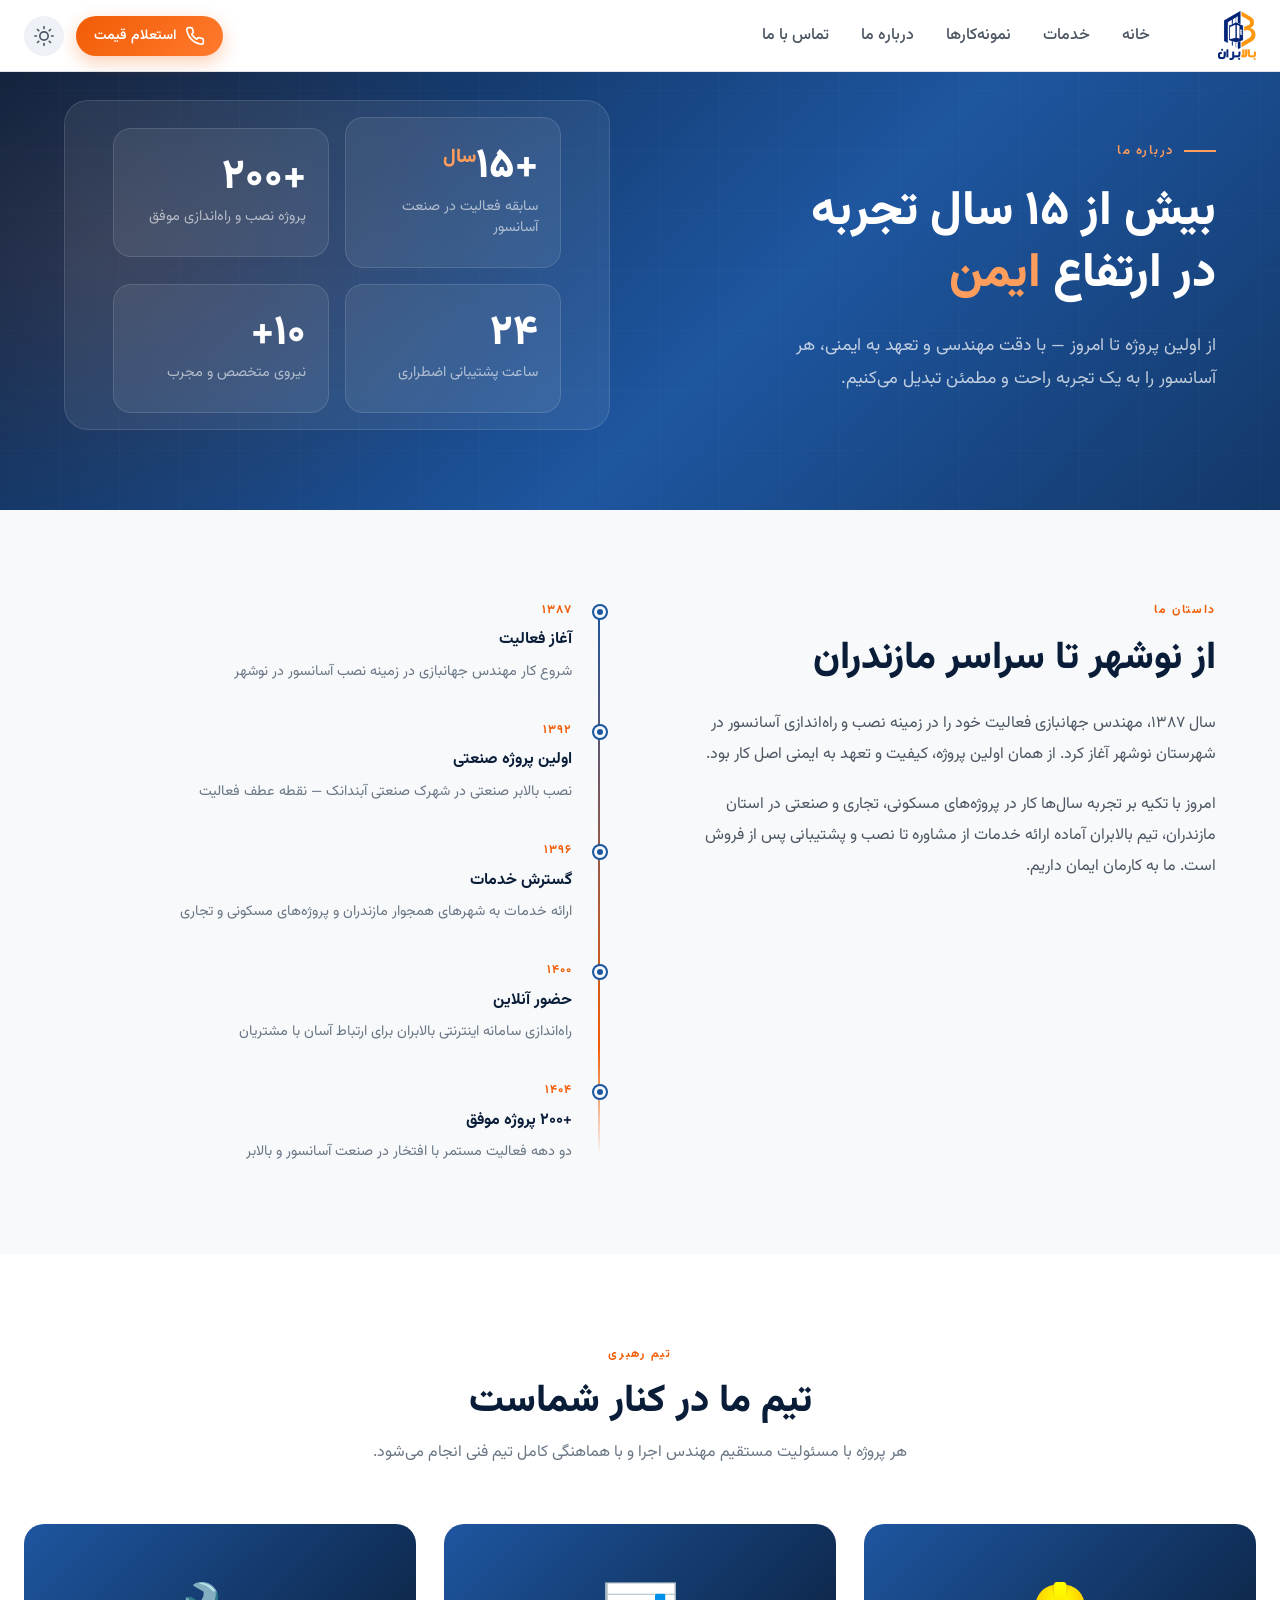
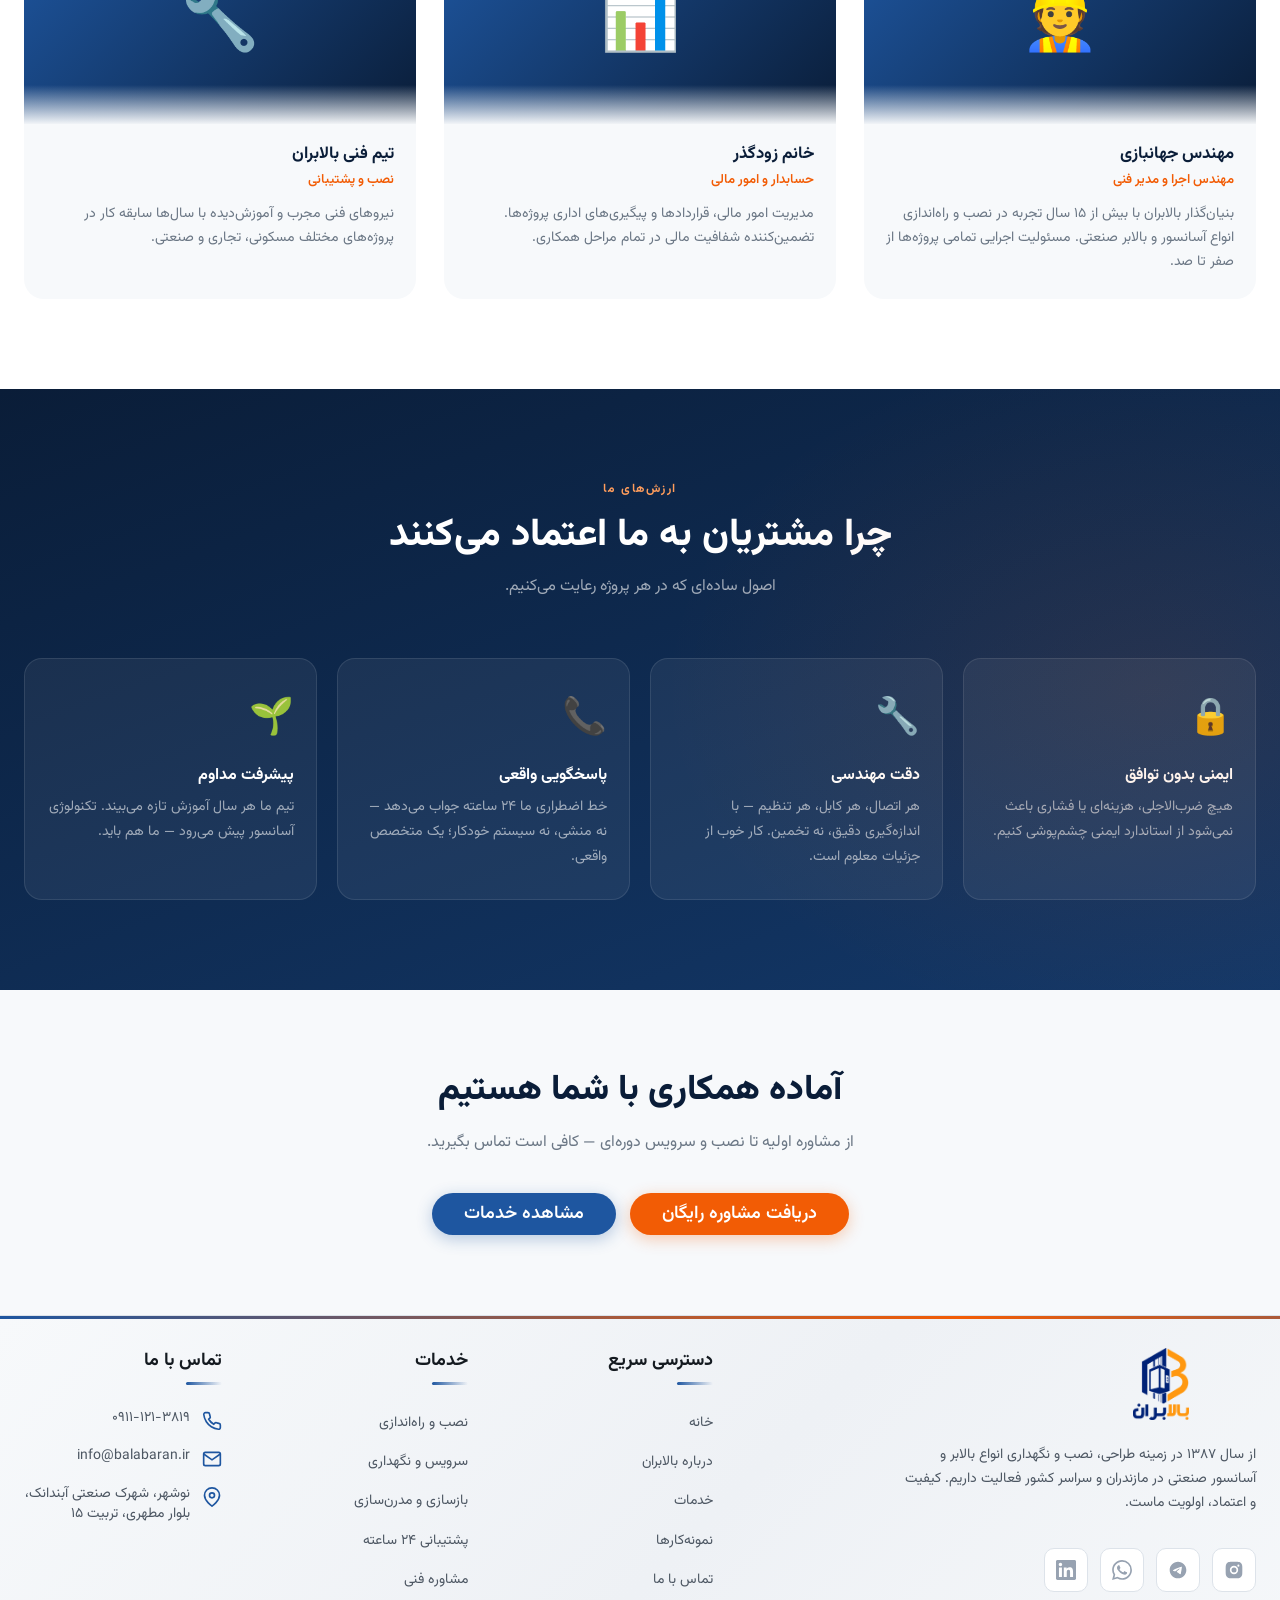
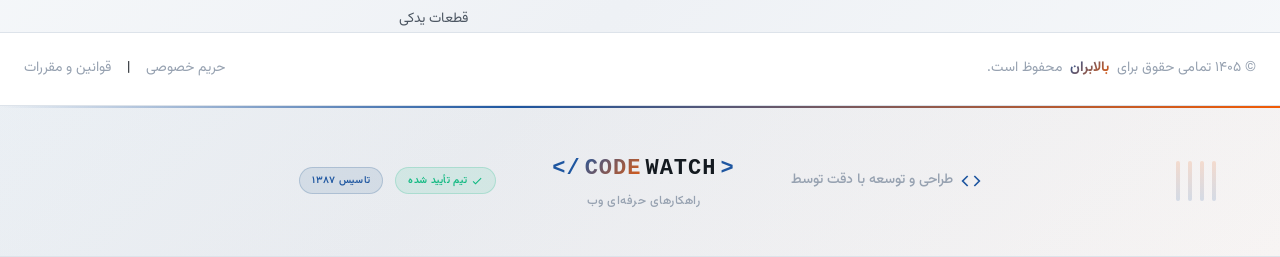
==== commit c1c0a8ad: "fix: correct Persian text double-encoding in all files" ====
--- a/about.html
+++ b/about.html
@@ -1,38 +1,38 @@
-﻿<!doctype html>
+<!doctype html>
 <html lang="fa" dir="rtl">
 
 <head>
   <meta charset="UTF-8" />
   <meta name="viewport" content="width=device-width, initial-scale=1.0" />
   <meta http-equiv="X-UA-Compatible" content="IE=edge" />
-  <title>Ø¯Ø±Ø¨Ø§Ø±Ù‡ Ù…Ø§ | Ø¨Ø§Ù„Ø§Ø¨Ø±Ø§Ù† â€” Ø¢Ø³Ø§Ù†Ø³ÙˆØ± Ùˆ Ø¨Ø§Ù„Ø§Ø¨Ø± ØµÙ†Ø¹ØªÛŒ Ø¯Ø± Ù…Ø§Ø²Ù†Ø¯Ø±Ø§Ù†</title>
-  <meta name="description" content="Ø¨Ø§Ù„Ø§Ø¨Ø±Ø§Ù†Ø› Ù…Ø¬Ù…ÙˆØ¹Ù‡ Ù…Ø¹ØªØ¨Ø± Ù†ØµØ¨ Ùˆ Ø³Ø±ÙˆÛŒØ³ Ø¢Ø³Ø§Ù†Ø³ÙˆØ± Ùˆ Ø¨Ø§Ù„Ø§Ø¨Ø± ØµÙ†Ø¹ØªÛŒ Ø¯Ø± Ù†ÙˆØ´Ù‡Ø± Ùˆ Ù…Ø§Ø²Ù†Ø¯Ø±Ø§Ù†. Ø¨ÛŒØ´ Ø§Ø² Û±Ûµ Ø³Ø§Ù„ ØªØ¬Ø±Ø¨Ù‡ØŒ ØªÛŒÙ… ÙÙ†ÛŒ Ù…Ø¬Ø±Ø¨." />
-  <meta name="keywords" content="Ø¯Ø±Ø¨Ø§Ø±Ù‡ Ø¨Ø§Ù„Ø§Ø¨Ø±Ø§Ù†ØŒ ÙØ±ÙˆØ´Ú¯Ø§Ù‡ Ø¨Ø§Ù„Ø§Ø¨Ø±ØŒ Ø¢Ø³Ø§Ù†Ø³ÙˆØ± ØµÙ†Ø¹ØªÛŒØŒ Ù†ØµØ¨ Ø¢Ø³Ø§Ù†Ø³ÙˆØ±ØŒ ØªÛŒÙ… Ø¨Ø§Ù„Ø§Ø¨Ø±Ø§Ù†ØŒ Ø³Ø§Ø¨Ù‚Ù‡ Ø¢Ø³Ø§Ù†Ø³ÙˆØ±" />
-  <meta name="author" content="Ø¨Ø§Ù„Ø§Ø¨Ø±Ø§Ù†" />
+  <title>درباره ما | بالابران — آسانسور و بالابر صنعتی در مازندران</title>
+  <meta name="description" content="بالابران؛ مجموعه معتبر نصب و سرویس آسانسور و بالابر صنعتی در نوشهر و مازندران. بیش از ۱۵ سال تجربه، تیم فنی مجرب." />
+  <meta name="keywords" content="درباره بالابران، فروشگاه بالابر، آسانسور صنعتی، نصب آسانسور، تیم بالابران، سابقه آسانسور" />
+  <meta name="author" content="بالابران" />
   <meta name="robots" content="index, follow, max-snippet:-1, max-image-preview:large, max-video-preview:-1" />
   <meta name="googlebot" content="index, follow" />
   <link rel="canonical" href="/about.html" />
 
   <meta property="og:type" content="website" />
   <meta property="og:url" content="/about.html" />
-  <meta property="og:title" content="Ø¯Ø±Ø¨Ø§Ø±Ù‡ Ø¨Ø§Ù„Ø§Ø¨Ø±Ø§Ù† | Ù†ØµØ¨ Ùˆ Ø³Ø±ÙˆÛŒØ³ Ø¢Ø³Ø§Ù†Ø³ÙˆØ± Ø¯Ø± Ù…Ø§Ø²Ù†Ø¯Ø±Ø§Ù†" />
-  <meta property="og:description" content="Ø¢Ø´Ù†Ø§ÛŒÛŒ Ø¨Ø§ ØªÛŒÙ… Ø¨Ø§Ù„Ø§Ø¨Ø±Ø§Ù†: Ø¨ÛŒØ´ Ø§Ø² Û±Ûµ Ø³Ø§Ù„ ØªØ¬Ø±Ø¨Ù‡ Ø¯Ø± Ù†ØµØ¨ Ùˆ Ø³Ø±ÙˆÛŒØ³ Ø§Ù†ÙˆØ§Ø¹ Ø¢Ø³Ø§Ù†Ø³ÙˆØ± Ùˆ Ø¨Ø§Ù„Ø§Ø¨Ø± ØµÙ†Ø¹ØªÛŒ Ø¯Ø± Ù†ÙˆØ´Ù‡Ø± Ùˆ Ù…Ø§Ø²Ù†Ø¯Ø±Ø§Ù†." />
+  <meta property="og:title" content="درباره بالابران | نصب و سرویس آسانسور در مازندران" />
+  <meta property="og:description" content="آشنایی با تیم بالابران: بیش از ۱۵ سال تجربه در نصب و سرویس انواع آسانسور و بالابر صنعتی در نوشهر و مازندران." />
   <meta property="og:image" content="assets/hero-hoist.jpg" />
   <meta property="og:image:width" content="1200" />
   <meta property="og:image:height" content="630" />
-  <meta property="og:image:alt" content="Ø¯Ø±Ø¨Ø§Ø±Ù‡ Ø¨Ø§Ù„Ø§Ø¨Ø±Ø§Ù†" />
-  <meta property="og:site_name" content="Ø¨Ø§Ù„Ø§Ø¨Ø±Ø§Ù†" />
+  <meta property="og:image:alt" content="درباره بالابران" />
+  <meta property="og:site_name" content="بالابران" />
   <meta property="og:locale" content="fa_IR" />
 
   <meta name="twitter:card" content="summary_large_image" />
   <meta name="twitter:site" content="@balabaran_ir" />
-  <meta name="twitter:title" content="Ø¯Ø±Ø¨Ø§Ø±Ù‡ Ø¨Ø§Ù„Ø§Ø¨Ø±Ø§Ù†" />
-  <meta name="twitter:description" content="ØªÛŒÙ… Ø¨Ø§Ù„Ø§Ø¨Ø±Ø§Ù† Ø¨Ø§ Ø¨ÛŒØ´ Ø§Ø² Û±Ûµ Ø³Ø§Ù„ ØªØ¬Ø±Ø¨Ù‡ Ø¯Ø± Ù†ØµØ¨ Ùˆ Ø³Ø±ÙˆÛŒØ³ Ø¢Ø³Ø§Ù†Ø³ÙˆØ± Ø¯Ø± Ù…Ø§Ø²Ù†Ø¯Ø±Ø§Ù†." />
+  <meta name="twitter:title" content="درباره بالابران" />
+  <meta name="twitter:description" content="تیم بالابران با بیش از ۱۵ سال تجربه در نصب و سرویس آسانسور در مازندران." />
   <meta name="twitter:image" content="assets/hero-hoist.jpg" />
-  <meta name="twitter:image:alt" content="Ø¯Ø±Ø¨Ø§Ø±Ù‡ Ø¨Ø§Ù„Ø§Ø¨Ø±Ø§Ù†" />
+  <meta name="twitter:image:alt" content="درباره بالابران" />
 
   <meta name="geo.region" content="IR" />
-  <meta name="geo.placename" content="Ø§ÛŒØ±Ø§Ù†" />
+  <meta name="geo.placename" content="ایران" />
 
   <link rel="icon" type="image/svg+xml" href="favicon_io/favicone.svg" />
   <link rel="icon" type="image/png" sizes="32x32" href="favicon_io/favicon-32x32.png" />
@@ -65,10 +65,10 @@
     {
       "@context": "https://schema.org",
       "@type": "Organization",
-      "name": "Ø¨Ø§Ù„Ø§Ø¨Ø±Ø§Ù†",
+      "name": "بالابران",
       "url": "",
       "logo": "assets/icons/balabaran.png",
-      "description": "ÙØ±ÙˆØ´Ú¯Ø§Ù‡ ØªØ®ØµØµÛŒ Ø¨Ø§Ù„Ø§Ø¨Ø±ØŒ Ø¬Ø±Ø«Ù‚ÛŒÙ„ØŒ Ù‡ÙˆÛŒØ³Øª Ùˆ ØªØ¬Ù‡ÛŒØ²Ø§Øª Ø¬Ø§Ø¨Ø¬Ø§ÛŒÛŒ Ø¨Ø§Ø±",
+      "description": "فروشگاه تخصصی بالابر، جرثقیل، هویست و تجهیزات جابجایی بار",
       "foundingDate": "2008",
       "numberOfEmployees": { "@type": "QuantitativeValue", "value": "10" }
     }
@@ -78,8 +78,8 @@
       "@context": "https://schema.org",
       "@type": "BreadcrumbList",
       "itemListElement": [
-        { "@type": "ListItem", "position": 1, "name": "Ø®Ø§Ù†Ù‡", "item": "" },
-        { "@type": "ListItem", "position": 2, "name": "Ø¯Ø±Ø¨Ø§Ø±Ù‡ Ù…Ø§", "item": "/about.html" }
+        { "@type": "ListItem", "position": 1, "name": "خانه", "item": "" },
+        { "@type": "ListItem", "position": 2, "name": "درباره ما", "item": "/about.html" }
       ]
     }
   </script>
@@ -97,19 +97,19 @@
   <header class="header" id="mainHeader">
     <div class="header__inner container--wide">
 
-      <a href="index.html" class="header__logo" aria-label="Ø¨Ø§Ù„Ø§Ø¨Ø±Ø§Ù† - ØµÙØ­Ù‡ Ø§ØµÙ„ÛŒ">
-        <img src="assets/icons/balabaran.png" alt="Ø¨Ø§Ù„Ø§Ø¨Ø±Ø§Ù†" class="header__logo-img" width="150" height="50"
+      <a href="index.html" class="header__logo" aria-label="بالابران - صفحه اصلی">
+        <img src="assets/icons/balabaran.png" alt="بالابران" class="header__logo-img" width="150" height="50"
           onerror="this.style.display='none';this.nextElementSibling.style.display='inline-flex'">
-        <span class="header__logo-text" style="display:none">Ø¨Ø§Ù„Ø§Ø¨Ø±Ø§Ù†</span>
+        <span class="header__logo-text" style="display:none">بالابران</span>
       </a>
 
-      <nav class="header__nav" aria-label="Ù†Ø§ÙˆØ¨Ø±ÛŒ Ø§ØµÙ„ÛŒ">
+      <nav class="header__nav" aria-label="ناوبری اصلی">
         <ul class="header__menu">
-          <li><a href="index.html" class="header__link">Ø®Ø§Ù†Ù‡</a></li>
-          <li><a href="services.html" class="header__link">Ø®Ø¯Ù…Ø§Øª</a></li>
-          <li><a href="portfolio.html" class="header__link">Ù†Ù…ÙˆÙ†Ù‡â€ŒÚ©Ø§Ø±Ù‡Ø§</a></li>
-          <li><a href="about.html" class="header__link">Ø¯Ø±Ø¨Ø§Ø±Ù‡ Ù…Ø§</a></li>
-          <li><a href="contact.html" class="header__link">ØªÙ…Ø§Ø³ Ø¨Ø§ Ù…Ø§</a></li>
+          <li><a href="index.html" class="header__link">خانه</a></li>
+          <li><a href="services.html" class="header__link">خدمات</a></li>
+          <li><a href="portfolio.html" class="header__link">نمونه‌کارها</a></li>
+          <li><a href="about.html" class="header__link">درباره ما</a></li>
+          <li><a href="contact.html" class="header__link">تماس با ما</a></li>
         </ul>
       </nav>
 
@@ -119,9 +119,9 @@
           <svg class="icon" aria-hidden="true">
             <use href="assets/icons/sprite.svg#phone" />
           </svg>
-          <span>Ø§Ø³ØªØ¹Ù„Ø§Ù… Ù‚ÛŒÙ…Øª</span>
+          <span>استعلام قیمت</span>
         </a>
-<button type="button" class="header__theme-toggle" aria-label="ØªØºÛŒÛŒØ± ØªÙ…" data-theme-toggle>
+<button type="button" class="header__theme-toggle" aria-label="تغییر تم" data-theme-toggle>
           <svg class="icon icon--sun" aria-hidden="true">
             <use href="assets/icons/sprite.svg#sun" />
           </svg>
@@ -130,7 +130,7 @@
           </svg>
         </button>
 
-        <button type="button" class="header__burger" aria-label="Ø¨Ø§Ø²/Ø¨Ø³ØªÙ† Ù…Ù†Ùˆ" aria-expanded="false"
+        <button type="button" class="header__burger" aria-label="باز/بستن منو" aria-expanded="false"
           aria-controls="mobileMenu" data-menu-toggle>
           <svg class="icon icon--menu" aria-hidden="true">
             <use href="assets/icons/sprite.svg#menu" />
@@ -146,21 +146,21 @@
     <!-- overlay -->
     <div class="header__overlay" data-menu-overlay aria-hidden="true"></div>
 
-    <!-- Ù…Ù†ÙˆÛŒ Ù…ÙˆØ¨Ø§ÛŒÙ„ -->
+    <!-- منوی موبایل -->
     <div class="header__mobile" id="mobileMenu" aria-hidden="true">
-      <nav aria-label="Ù†Ø§ÙˆØ¨Ø±ÛŒ Ù…ÙˆØ¨Ø§ÛŒÙ„">
+      <nav aria-label="ناوبری موبایل">
         <ul class="header__mobile-menu">
-          <li><a href="index.html" class="header__mobile-link">Ø®Ø§Ù†Ù‡</a></li>
-          <li><a href="services.html" class="header__mobile-link">Ø®Ø¯Ù…Ø§Øª</a></li>
-          <li><a href="portfolio.html" class="header__mobile-link">Ù†Ù…ÙˆÙ†Ù‡â€ŒÚ©Ø§Ø±Ù‡Ø§</a></li>
-          <li><a href="about.html" class="header__mobile-link">Ø¯Ø±Ø¨Ø§Ø±Ù‡ Ù…Ø§</a></li>
-          <li><a href="contact.html" class="header__mobile-link">ØªÙ…Ø§Ø³ Ø¨Ø§ Ù…Ø§</a></li>
+          <li><a href="index.html" class="header__mobile-link">خانه</a></li>
+          <li><a href="services.html" class="header__mobile-link">خدمات</a></li>
+          <li><a href="portfolio.html" class="header__mobile-link">نمونه‌کارها</a></li>
+          <li><a href="about.html" class="header__mobile-link">درباره ما</a></li>
+          <li><a href="contact.html" class="header__mobile-link">تماس با ما</a></li>
         </ul>
         <a href="contact.html" class="btn btn--cta header__mobile-cta">
           <svg class="icon" aria-hidden="true">
             <use href="assets/icons/sprite.svg#phone" />
           </svg>
-          <span>Ø§Ø³ØªØ¹Ù„Ø§Ù… Ù‚ÛŒÙ…Øª Ø±Ø§ÛŒÚ¯Ø§Ù†</span>
+          <span>استعلام قیمت رایگان</span>
         </a>
 </nav>
     </div>
@@ -172,33 +172,33 @@
   <section class="about-hero">
     <div class="container">
       <div class="hero-text">
-        <div class="eyebrow">Ø¯Ø±Ø¨Ø§Ø±Ù‡ Ù…Ø§</div>
+        <div class="eyebrow">درباره ما</div>
         <h1>
-          Ø¨ÛŒØ´ Ø§Ø² Û±Ûµ Ø³Ø§Ù„ ØªØ¬Ø±Ø¨Ù‡<br />
-          Ø¯Ø± Ø§Ø±ØªÙØ§Ø¹ <span>Ø§ÛŒÙ…Ù†</span>
+          بیش از ۱۵ سال تجربه<br />
+          در ارتفاع <span>ایمن</span>
         </h1>
         <p>
-          Ø§Ø² Ø§ÙˆÙ„ÛŒÙ† Ù¾Ø±ÙˆÚ˜Ù‡ ØªØ§ Ø§Ù…Ø±ÙˆØ² â€” Ø¨Ø§ Ø¯Ù‚Øª Ù…Ù‡Ù†Ø¯Ø³ÛŒ Ùˆ ØªØ¹Ù‡Ø¯ Ø¨Ù‡ Ø§ÛŒÙ…Ù†ÛŒØŒ Ù‡Ø± Ø¢Ø³Ø§Ù†Ø³ÙˆØ± Ø±Ø§
-          Ø¨Ù‡ ÛŒÚ© ØªØ¬Ø±Ø¨Ù‡ Ø±Ø§Ø­Øª Ùˆ Ù…Ø·Ù…Ø¦Ù† ØªØ¨Ø¯ÛŒÙ„ Ù…ÛŒâ€ŒÚ©Ù†ÛŒÙ….
+          از اولین پروژه تا امروز — با دقت مهندسی و تعهد به ایمنی، هر آسانسور را
+          به یک تجربه راحت و مطمئن تبدیل می‌کنیم.
         </p>
       </div>
 
       <div class="hero-stats">
         <div class="stat-card">
-          <div class="num">+Û±Ûµ<sup>Ø³Ø§Ù„</sup></div>
-          <div class="label">Ø³Ø§Ø¨Ù‚Ù‡ ÙØ¹Ø§Ù„ÛŒØª Ø¯Ø± ØµÙ†Ø¹Øª Ø¢Ø³Ø§Ù†Ø³ÙˆØ±</div>
+          <div class="num">+۱۵<sup>سال</sup></div>
+          <div class="label">سابقه فعالیت در صنعت آسانسور</div>
         </div>
         <div class="stat-card">
-          <div class="num">+Û²Û°Û°</div>
-          <div class="label">Ù¾Ø±ÙˆÚ˜Ù‡ Ù†ØµØ¨ Ùˆ Ø±Ø§Ù‡â€ŒØ§Ù†Ø¯Ø§Ø²ÛŒ Ù…ÙˆÙÙ‚</div>
+          <div class="num">+۲۰۰</div>
+          <div class="label">پروژه نصب و راه‌اندازی موفق</div>
         </div>
         <div class="stat-card">
-          <div class="num">Û²Û´</div>
-          <div class="label">Ø³Ø§Ø¹Øª Ù¾Ø´ØªÛŒØ¨Ø§Ù†ÛŒ Ø§Ø¶Ø·Ø±Ø§Ø±ÛŒ</div>
+          <div class="num">۲۴</div>
+          <div class="label">ساعت پشتیبانی اضطراری</div>
         </div>
         <div class="stat-card">
-          <div class="num">Û±Û°+</div>
-          <div class="label">Ù†ÛŒØ±ÙˆÛŒ Ù…ØªØ®ØµØµ Ùˆ Ù…Ø¬Ø±Ø¨</div>
+          <div class="num">۱۰+</div>
+          <div class="label">نیروی متخصص و مجرب</div>
         </div>
       </div>
     </div>
@@ -211,45 +211,45 @@
     <div class="container">
 
       <div class="story-text">
-        <div class="section-label">Ø¯Ø§Ø³ØªØ§Ù† Ù…Ø§</div>
-        <h2>Ø§Ø² Ù†ÙˆØ´Ù‡Ø± ØªØ§ Ø³Ø±Ø§Ø³Ø± Ù…Ø§Ø²Ù†Ø¯Ø±Ø§Ù†</h2>
+        <div class="section-label">داستان ما</div>
+        <h2>از نوشهر تا سراسر مازندران</h2>
         <p>
-          Ø³Ø§Ù„ Û±Û³Û¸Û·ØŒ Ù…Ù‡Ù†Ø¯Ø³ Ø¬Ù‡Ø§Ù†Ø¨Ø§Ø²ÛŒ ÙØ¹Ø§Ù„ÛŒØª Ø®ÙˆØ¯ Ø±Ø§ Ø¯Ø± Ø²Ù…ÛŒÙ†Ù‡ Ù†ØµØ¨ Ùˆ Ø±Ø§Ù‡â€ŒØ§Ù†Ø¯Ø§Ø²ÛŒ Ø¢Ø³Ø§Ù†Ø³ÙˆØ±
-          Ø¯Ø± Ø´Ù‡Ø±Ø³ØªØ§Ù† Ù†ÙˆØ´Ù‡Ø± Ø¢ØºØ§Ø² Ú©Ø±Ø¯. Ø§Ø² Ù‡Ù…Ø§Ù† Ø§ÙˆÙ„ÛŒÙ† Ù¾Ø±ÙˆÚ˜Ù‡ØŒ Ú©ÛŒÙÛŒØª Ùˆ ØªØ¹Ù‡Ø¯ Ø¨Ù‡ Ø§ÛŒÙ…Ù†ÛŒ
-          Ø§ØµÙ„ Ú©Ø§Ø± Ø¨ÙˆØ¯.
+          سال ۱۳۸۷، مهندس جهانبازی فعالیت خود را در زمینه نصب و راه‌اندازی آسانسور
+          در شهرستان نوشهر آغاز کرد. از همان اولین پروژه، کیفیت و تعهد به ایمنی
+          اصل کار بود.
         </p>
         <p>
-          Ø§Ù…Ø±ÙˆØ² Ø¨Ø§ ØªÚ©ÛŒÙ‡ Ø¨Ø± ØªØ¬Ø±Ø¨Ù‡ Ø³Ø§Ù„â€ŒÙ‡Ø§ Ú©Ø§Ø± Ø¯Ø± Ù¾Ø±ÙˆÚ˜Ù‡â€ŒÙ‡Ø§ÛŒ Ù…Ø³Ú©ÙˆÙ†ÛŒØŒ ØªØ¬Ø§Ø±ÛŒ Ùˆ ØµÙ†Ø¹ØªÛŒ Ø¯Ø±
-          Ø§Ø³ØªØ§Ù† Ù…Ø§Ø²Ù†Ø¯Ø±Ø§Ù†ØŒ ØªÛŒÙ… Ø¨Ø§Ù„Ø§Ø¨Ø±Ø§Ù† Ø¢Ù…Ø§Ø¯Ù‡ Ø§Ø±Ø§Ø¦Ù‡ Ø®Ø¯Ù…Ø§Øª Ø§Ø² Ù…Ø´Ø§ÙˆØ±Ù‡ ØªØ§ Ù†ØµØ¨ Ùˆ
-          Ù¾Ø´ØªÛŒØ¨Ø§Ù†ÛŒ Ù¾Ø³ Ø§Ø² ÙØ±ÙˆØ´ Ø§Ø³Øª. Ù…Ø§ Ø¨Ù‡ Ú©Ø§Ø±Ù…Ø§Ù† Ø§ÛŒÙ…Ø§Ù† Ø¯Ø§Ø±ÛŒÙ….
+          امروز با تکیه بر تجربه سال‌ها کار در پروژه‌های مسکونی، تجاری و صنعتی در
+          استان مازندران، تیم بالابران آماده ارائه خدمات از مشاوره تا نصب و
+          پشتیبانی پس از فروش است. ما به کارمان ایمان داریم.
         </p>
       </div>
 
       <div class="timeline">
         <div class="timeline-item">
-          <div class="timeline-year">Û±Û³Û¸Û·</div>
-          <div class="timeline-title">Ø¢ØºØ§Ø² ÙØ¹Ø§Ù„ÛŒØª</div>
-          <div class="timeline-desc">Ø´Ø±ÙˆØ¹ Ú©Ø§Ø± Ù…Ù‡Ù†Ø¯Ø³ Ø¬Ù‡Ø§Ù†Ø¨Ø§Ø²ÛŒ Ø¯Ø± Ø²Ù…ÛŒÙ†Ù‡ Ù†ØµØ¨ Ø¢Ø³Ø§Ù†Ø³ÙˆØ± Ø¯Ø± Ù†ÙˆØ´Ù‡Ø±</div>
-        </div>
-        <div class="timeline-item">
-          <div class="timeline-year">Û±Û³Û¹Û²</div>
-          <div class="timeline-title">Ø§ÙˆÙ„ÛŒÙ† Ù¾Ø±ÙˆÚ˜Ù‡ ØµÙ†Ø¹ØªÛŒ</div>
-          <div class="timeline-desc">Ù†ØµØ¨ Ø¨Ø§Ù„Ø§Ø¨Ø± ØµÙ†Ø¹ØªÛŒ Ø¯Ø± Ø´Ù‡Ø±Ú© ØµÙ†Ø¹ØªÛŒ Ø¢Ø¨Ù†Ø¯Ø§Ù†Ú© â€” Ù†Ù‚Ø·Ù‡ Ø¹Ø·Ù ÙØ¹Ø§Ù„ÛŒØª</div>
-        </div>
-        <div class="timeline-item">
-          <div class="timeline-year">Û±Û³Û¹Û¶</div>
-          <div class="timeline-title">Ú¯Ø³ØªØ±Ø´ Ø®Ø¯Ù…Ø§Øª</div>
-          <div class="timeline-desc">Ø§Ø±Ø§Ø¦Ù‡ Ø®Ø¯Ù…Ø§Øª Ø¨Ù‡ Ø´Ù‡Ø±Ù‡Ø§ÛŒ Ù‡Ù…Ø¬ÙˆØ§Ø± Ù…Ø§Ø²Ù†Ø¯Ø±Ø§Ù† Ùˆ Ù¾Ø±ÙˆÚ˜Ù‡â€ŒÙ‡Ø§ÛŒ Ù…Ø³Ú©ÙˆÙ†ÛŒ Ùˆ ØªØ¬Ø§Ø±ÛŒ</div>
-        </div>
-        <div class="timeline-item">
-          <div class="timeline-year">Û±Û´Û°Û°</div>
-          <div class="timeline-title">Ø­Ø¶ÙˆØ± Ø¢Ù†Ù„Ø§ÛŒÙ†</div>
-          <div class="timeline-desc">Ø±Ø§Ù‡â€ŒØ§Ù†Ø¯Ø§Ø²ÛŒ Ø³Ø§Ù…Ø§Ù†Ù‡ Ø§ÛŒÙ†ØªØ±Ù†ØªÛŒ Ø¨Ø§Ù„Ø§Ø¨Ø±Ø§Ù† Ø¨Ø±Ø§ÛŒ Ø§Ø±ØªØ¨Ø§Ø· Ø¢Ø³Ø§Ù† Ø¨Ø§ Ù…Ø´ØªØ±ÛŒØ§Ù†</div>
-        </div>
-        <div class="timeline-item">
-          <div class="timeline-year">Û±Û´Û°Û´</div>
-          <div class="timeline-title">+Û²Û°Û° Ù¾Ø±ÙˆÚ˜Ù‡ Ù…ÙˆÙÙ‚</div>
-          <div class="timeline-desc">Ø¯Ùˆ Ø¯Ù‡Ù‡ ÙØ¹Ø§Ù„ÛŒØª Ù…Ø³ØªÙ…Ø± Ø¨Ø§ Ø§ÙØªØ®Ø§Ø± Ø¯Ø± ØµÙ†Ø¹Øª Ø¢Ø³Ø§Ù†Ø³ÙˆØ± Ùˆ Ø¨Ø§Ù„Ø§Ø¨Ø±</div>
+          <div class="timeline-year">۱۳۸۷</div>
+          <div class="timeline-title">آغاز فعالیت</div>
+          <div class="timeline-desc">شروع کار مهندس جهانبازی در زمینه نصب آسانسور در نوشهر</div>
+        </div>
+        <div class="timeline-item">
+          <div class="timeline-year">۱۳۹۲</div>
+          <div class="timeline-title">اولین پروژه صنعتی</div>
+          <div class="timeline-desc">نصب بالابر صنعتی در شهرک صنعتی آبندانک — نقطه عطف فعالیت</div>
+        </div>
+        <div class="timeline-item">
+          <div class="timeline-year">۱۳۹۶</div>
+          <div class="timeline-title">گسترش خدمات</div>
+          <div class="timeline-desc">ارائه خدمات به شهرهای همجوار مازندران و پروژه‌های مسکونی و تجاری</div>
+        </div>
+        <div class="timeline-item">
+          <div class="timeline-year">۱۴۰۰</div>
+          <div class="timeline-title">حضور آنلاین</div>
+          <div class="timeline-desc">راه‌اندازی سامانه اینترنتی بالابران برای ارتباط آسان با مشتریان</div>
+        </div>
+        <div class="timeline-item">
+          <div class="timeline-year">۱۴۰۴</div>
+          <div class="timeline-title">+۲۰۰ پروژه موفق</div>
+          <div class="timeline-desc">دو دهه فعالیت مستمر با افتخار در صنعت آسانسور و بالابر</div>
         </div>
       </div>
 
@@ -263,34 +263,34 @@
     <div class="container--wide">
 
       <div class="section-header">
-        <div class="section-label">ØªÛŒÙ… Ø±Ù‡Ø¨Ø±ÛŒ</div>
-        <h2>ØªÛŒÙ… Ù…Ø§ Ø¯Ø± Ú©Ù†Ø§Ø± Ø´Ù…Ø§Ø³Øª</h2>
-        <p>Ù‡Ø± Ù¾Ø±ÙˆÚ˜Ù‡ Ø¨Ø§ Ù…Ø³Ø¦ÙˆÙ„ÛŒØª Ù…Ø³ØªÙ‚ÛŒÙ… Ù…Ù‡Ù†Ø¯Ø³ Ø§Ø¬Ø±Ø§ Ùˆ Ø¨Ø§ Ù‡Ù…Ø§Ù‡Ù†Ú¯ÛŒ Ú©Ø§Ù…Ù„ ØªÛŒÙ… ÙÙ†ÛŒ Ø§Ù†Ø¬Ø§Ù… Ù…ÛŒâ€ŒØ´ÙˆØ¯.</p>
+        <div class="section-label">تیم رهبری</div>
+        <h2>تیم ما در کنار شماست</h2>
+        <p>هر پروژه با مسئولیت مستقیم مهندس اجرا و با هماهنگی کامل تیم فنی انجام می‌شود.</p>
       </div>
 
       <div class="team-grid">
         <div class="team-card">
-          <div class="team-avatar">ðŸ‘·</div>
+          <div class="team-avatar">👷</div>
           <div class="team-info">
-            <h3>Ù…Ù‡Ù†Ø¯Ø³ Ø¬Ù‡Ø§Ù†Ø¨Ø§Ø²ÛŒ</h3>
-            <span class="team-role">Ù…Ù‡Ù†Ø¯Ø³ Ø§Ø¬Ø±Ø§ Ùˆ Ù…Ø¯ÛŒØ± ÙÙ†ÛŒ</span>
-            <p>Ø¨Ù†ÛŒØ§Ù†â€ŒÚ¯Ø°Ø§Ø± Ø¨Ø§Ù„Ø§Ø¨Ø±Ø§Ù† Ø¨Ø§ Ø¨ÛŒØ´ Ø§Ø² Û±Ûµ Ø³Ø§Ù„ ØªØ¬Ø±Ø¨Ù‡ Ø¯Ø± Ù†ØµØ¨ Ùˆ Ø±Ø§Ù‡â€ŒØ§Ù†Ø¯Ø§Ø²ÛŒ Ø§Ù†ÙˆØ§Ø¹ Ø¢Ø³Ø§Ù†Ø³ÙˆØ± Ùˆ Ø¨Ø§Ù„Ø§Ø¨Ø± ØµÙ†Ø¹ØªÛŒ. Ù…Ø³Ø¦ÙˆÙ„ÛŒØª Ø§Ø¬Ø±Ø§ÛŒÛŒ ØªÙ…Ø§Ù…ÛŒ Ù¾Ø±ÙˆÚ˜Ù‡â€ŒÙ‡Ø§ Ø§Ø² ØµÙØ± ØªØ§ ØµØ¯.</p>
+            <h3>مهندس جهانبازی</h3>
+            <span class="team-role">مهندس اجرا و مدیر فنی</span>
+            <p>بنیان‌گذار بالابران با بیش از ۱۵ سال تجربه در نصب و راه‌اندازی انواع آسانسور و بالابر صنعتی. مسئولیت اجرایی تمامی پروژه‌ها از صفر تا صد.</p>
           </div>
         </div>
         <div class="team-card">
-          <div class="team-avatar">ðŸ“Š</div>
+          <div class="team-avatar">📊</div>
           <div class="team-info">
-            <h3>Ø®Ø§Ù†Ù… Ø²ÙˆØ¯Ú¯Ø°Ø±</h3>
-            <span class="team-role">Ø­Ø³Ø§Ø¨Ø¯Ø§Ø± Ùˆ Ø§Ù…ÙˆØ± Ù…Ø§Ù„ÛŒ</span>
-            <p>Ù…Ø¯ÛŒØ±ÛŒØª Ø§Ù…ÙˆØ± Ù…Ø§Ù„ÛŒØŒ Ù‚Ø±Ø§Ø±Ø¯Ø§Ø¯Ù‡Ø§ Ùˆ Ù¾ÛŒÚ¯ÛŒØ±ÛŒâ€ŒÙ‡Ø§ÛŒ Ø§Ø¯Ø§Ø±ÛŒ Ù¾Ø±ÙˆÚ˜Ù‡â€ŒÙ‡Ø§. ØªØ¶Ù…ÛŒÙ†â€ŒÚ©Ù†Ù†Ø¯Ù‡ Ø´ÙØ§ÙÛŒØª Ù…Ø§Ù„ÛŒ Ø¯Ø± ØªÙ…Ø§Ù… Ù…Ø±Ø§Ø­Ù„ Ù‡Ù…Ú©Ø§Ø±ÛŒ.</p>
+            <h3>خانم زودگذر</h3>
+            <span class="team-role">حسابدار و امور مالی</span>
+            <p>مدیریت امور مالی، قراردادها و پیگیری‌های اداری پروژه‌ها. تضمین‌کننده شفافیت مالی در تمام مراحل همکاری.</p>
           </div>
         </div>
         <div class="team-card">
-          <div class="team-avatar">ðŸ”§</div>
+          <div class="team-avatar">🔧</div>
           <div class="team-info">
-            <h3>ØªÛŒÙ… ÙÙ†ÛŒ Ø¨Ø§Ù„Ø§Ø¨Ø±Ø§Ù†</h3>
-            <span class="team-role">Ù†ØµØ¨ Ùˆ Ù¾Ø´ØªÛŒØ¨Ø§Ù†ÛŒ</span>
-            <p>Ù†ÛŒØ±ÙˆÙ‡Ø§ÛŒ ÙÙ†ÛŒ Ù…Ø¬Ø±Ø¨ Ùˆ Ø¢Ù…ÙˆØ²Ø´â€ŒØ¯ÛŒØ¯Ù‡ Ø¨Ø§ Ø³Ø§Ù„â€ŒÙ‡Ø§ Ø³Ø§Ø¨Ù‚Ù‡ Ú©Ø§Ø± Ø¯Ø± Ù¾Ø±ÙˆÚ˜Ù‡â€ŒÙ‡Ø§ÛŒ Ù…Ø®ØªÙ„Ù Ù…Ø³Ú©ÙˆÙ†ÛŒØŒ ØªØ¬Ø§Ø±ÛŒ Ùˆ ØµÙ†Ø¹ØªÛŒ.</p>
+            <h3>تیم فنی بالابران</h3>
+            <span class="team-role">نصب و پشتیبانی</span>
+            <p>نیروهای فنی مجرب و آموزش‌دیده با سال‌ها سابقه کار در پروژه‌های مختلف مسکونی، تجاری و صنعتی.</p>
           </div>
         </div>
       </div>
@@ -305,31 +305,31 @@
     <div class="container--wide">
 
       <div class="section-header">
-        <div class="section-label" style="color: #ff9d5c;">Ø§Ø±Ø²Ø´â€ŒÙ‡Ø§ÛŒ Ù…Ø§</div>
-        <h2>Ú†Ø±Ø§ Ù…Ø´ØªØ±ÛŒØ§Ù† Ø¨Ù‡ Ù…Ø§ Ø§Ø¹ØªÙ…Ø§Ø¯ Ù…ÛŒâ€ŒÚ©Ù†Ù†Ø¯</h2>
-        <p>Ø§ØµÙˆÙ„ Ø³Ø§Ø¯Ù‡â€ŒØ§ÛŒ Ú©Ù‡ Ø¯Ø± Ù‡Ø± Ù¾Ø±ÙˆÚ˜Ù‡ Ø±Ø¹Ø§ÛŒØª Ù…ÛŒâ€ŒÚ©Ù†ÛŒÙ….</p>
+        <div class="section-label" style="color: #ff9d5c;">ارزش‌های ما</div>
+        <h2>چرا مشتریان به ما اعتماد می‌کنند</h2>
+        <p>اصول ساده‌ای که در هر پروژه رعایت می‌کنیم.</p>
       </div>
 
       <div class="values-grid">
         <div class="value-card">
-          <span class="value-icon">ðŸ”’</span>
-          <h3>Ø§ÛŒÙ…Ù†ÛŒ Ø¨Ø¯ÙˆÙ† ØªÙˆØ§ÙÙ‚</h3>
-          <p>Ù‡ÛŒÚ† Ø¶Ø±Ø¨â€ŒØ§Ù„Ø§Ø¬Ù„ÛŒØŒ Ù‡Ø²ÛŒÙ†Ù‡â€ŒØ§ÛŒ ÛŒØ§ ÙØ´Ø§Ø±ÛŒ Ø¨Ø§Ø¹Ø« Ù†Ù…ÛŒâ€ŒØ´ÙˆØ¯ Ø§Ø² Ø§Ø³ØªØ§Ù†Ø¯Ø§Ø±Ø¯ Ø§ÛŒÙ…Ù†ÛŒ Ú†Ø´Ù…â€ŒÙ¾ÙˆØ´ÛŒ Ú©Ù†ÛŒÙ….</p>
+          <span class="value-icon">🔒</span>
+          <h3>ایمنی بدون توافق</h3>
+          <p>هیچ ضرب‌الاجلی، هزینه‌ای یا فشاری باعث نمی‌شود از استاندارد ایمنی چشم‌پوشی کنیم.</p>
         </div>
         <div class="value-card">
-          <span class="value-icon">ðŸ”§</span>
-          <h3>Ø¯Ù‚Øª Ù…Ù‡Ù†Ø¯Ø³ÛŒ</h3>
-          <p>Ù‡Ø± Ø§ØªØµØ§Ù„ØŒ Ù‡Ø± Ú©Ø§Ø¨Ù„ØŒ Ù‡Ø± ØªÙ†Ø¸ÛŒÙ… â€” Ø¨Ø§ Ø§Ù†Ø¯Ø§Ø²Ù‡â€ŒÚ¯ÛŒØ±ÛŒ Ø¯Ù‚ÛŒÙ‚ØŒ Ù†Ù‡ ØªØ®Ù…ÛŒÙ†. Ú©Ø§Ø± Ø®ÙˆØ¨ Ø§Ø² Ø¬Ø²Ø¦ÛŒØ§Øª Ù…Ø¹Ù„ÙˆÙ… Ø§Ø³Øª.</p>
+          <span class="value-icon">🔧</span>
+          <h3>دقت مهندسی</h3>
+          <p>هر اتصال، هر کابل، هر تنظیم — با اندازه‌گیری دقیق، نه تخمین. کار خوب از جزئیات معلوم است.</p>
         </div>
         <div class="value-card">
-          <span class="value-icon">ðŸ“ž</span>
-          <h3>Ù¾Ø§Ø³Ø®Ú¯ÙˆÛŒÛŒ ÙˆØ§Ù‚Ø¹ÛŒ</h3>
-          <p>Ø®Ø· Ø§Ø¶Ø·Ø±Ø§Ø±ÛŒ Ù…Ø§ Û²Û´ Ø³Ø§Ø¹ØªÙ‡ Ø¬ÙˆØ§Ø¨ Ù…ÛŒâ€ŒØ¯Ù‡Ø¯ â€” Ù†Ù‡ Ù…Ù†Ø´ÛŒØŒ Ù†Ù‡ Ø³ÛŒØ³ØªÙ… Ø®ÙˆØ¯Ú©Ø§Ø±Ø› ÛŒÚ© Ù…ØªØ®ØµØµ ÙˆØ§Ù‚Ø¹ÛŒ.</p>
+          <span class="value-icon">📞</span>
+          <h3>پاسخگویی واقعی</h3>
+          <p>خط اضطراری ما ۲۴ ساعته جواب می‌دهد — نه منشی، نه سیستم خودکار؛ یک متخصص واقعی.</p>
         </div>
         <div class="value-card">
-          <span class="value-icon">ðŸŒ±</span>
-          <h3>Ù¾ÛŒØ´Ø±ÙØª Ù…Ø¯Ø§ÙˆÙ…</h3>
-          <p>ØªÛŒÙ… Ù…Ø§ Ù‡Ø± Ø³Ø§Ù„ Ø¢Ù…ÙˆØ²Ø´ ØªØ§Ø²Ù‡ Ù…ÛŒâ€ŒØ¨ÛŒÙ†Ø¯. ØªÚ©Ù†ÙˆÙ„ÙˆÚ˜ÛŒ Ø¢Ø³Ø§Ù†Ø³ÙˆØ± Ù¾ÛŒØ´ Ù…ÛŒâ€ŒØ±ÙˆØ¯ â€” Ù…Ø§ Ù‡Ù… Ø¨Ø§ÛŒØ¯.</p>
+          <span class="value-icon">🌱</span>
+          <h3>پیشرفت مداوم</h3>
+          <p>تیم ما هر سال آموزش تازه می‌بیند. تکنولوژی آسانسور پیش می‌رود — ما هم باید.</p>
         </div>
       </div>
 
@@ -341,13 +341,13 @@
     ================================================ -->
   <section class="cta-section">
     <div class="cta-inner">
-      <h2>Ø¢Ù…Ø§Ø¯Ù‡ Ù‡Ù…Ú©Ø§Ø±ÛŒ Ø¨Ø§ Ø´Ù…Ø§ Ù‡Ø³ØªÛŒÙ…</h2>
+      <h2>آماده همکاری با شما هستیم</h2>
       <p>
-        Ø§Ø² Ù…Ø´Ø§ÙˆØ±Ù‡ Ø§ÙˆÙ„ÛŒÙ‡ ØªØ§ Ù†ØµØ¨ Ùˆ Ø³Ø±ÙˆÛŒØ³ Ø¯ÙˆØ±Ù‡â€ŒØ§ÛŒ â€” Ú©Ø§ÙÛŒ Ø§Ø³Øª ØªÙ…Ø§Ø³ Ø¨Ú¯ÛŒØ±ÛŒØ¯.
+        از مشاوره اولیه تا نصب و سرویس دوره‌ای — کافی است تماس بگیرید.
       </p>
       <div class="cta-buttons">
-        <a href="contact.html" class="btn btn-accent">Ø¯Ø±ÛŒØ§ÙØª Ù…Ø´Ø§ÙˆØ±Ù‡ Ø±Ø§ÛŒÚ¯Ø§Ù†</a>
-        <a href="services.html" class="btn btn-primary">Ù…Ø´Ø§Ù‡Ø¯Ù‡ Ø®Ø¯Ù…Ø§Øª</a>
+        <a href="contact.html" class="btn btn-accent">دریافت مشاوره رایگان</a>
+        <a href="services.html" class="btn btn-primary">مشاهده خدمات</a>
       </div>
     </div>
   </section>
--- a/assets/css/root.css
+++ b/assets/css/root.css
@@ -1 +1 @@
-﻿:root{--color-primary-50:#eef4fb;--color-primary-100:#d3e2f5;--color-primary-200:#a7c5eb;--color-primary-300:#6fa0db;--color-primary-400:#3d76c4;--color-primary-500:#1e56a0;--color-primary-600:#184784;--color-primary-700:#133869;--color-primary-800:#0e2a4f;--color-primary-900:#0a1d38;--color-accent-50:#fff4ec;--color-accent-100:#ffe2cc;--color-accent-200:#ffc299;--color-accent-300:#ff9d5c;--color-accent-400:#ff7a2e;--color-accent-500:#f25c05;--color-accent-600:#cc4a00;--color-accent-700:#a03a00;--color-neutral-0:#ffffff;--color-neutral-50:#f7f9fb;--color-neutral-100:#eef1f5;--color-neutral-200:#dde3ea;--color-neutral-300:#c2cad5;--color-neutral-400:#97a2b1;--color-neutral-500:#6b7785;--color-neutral-600:#4d5763;--color-neutral-700:#364049;--color-neutral-800:#232b33;--color-neutral-900:#141a20;--color-success:#1ca672;--color-warning:#f0a800;--color-danger:#d63b3b;--color-info:var(--color-primary-400);--glass-bg:rgba(255,255,255,.72);--glass-border:rgba(255,255,255,.25);--header-height-scrolled:64px;--bg-body:var(--color-neutral-50);--bg-surface:var(--color-neutral-0);--bg-subtle:var(--color-neutral-100);--bg-inverse:var(--color-primary-800);--text-primary:var(--color-neutral-900);--text-secondary:var(--color-neutral-600);--text-muted:var(--color-neutral-400);--text-inverse:var(--color-neutral-0);--text-link:var(--color-primary-500);--border-color:var(--color-neutral-200);--border-strong:var(--color-neutral-300);--brand:var(--color-primary-500);--brand-hover:var(--color-primary-600);--cta:var(--color-accent-500);--cta-hover:var(--color-accent-600);--font-family-base:'Vazirmatn','iranYekan','IRANSans',system-ui,sans-serif;--font-family-num:'Vazirmatn','iranYekan',system-ui,sans-serif;--fs-xs:0.75rem;--fs-sm:0.875rem;--fs-base:1rem;--fs-md:1.125rem;--fs-lg:1.375rem;--fs-xl:1.75rem;--fs-2xl:2.25rem;--fs-3xl:3rem;--fs-4xl:3.75rem;--fw-regular:400;--fw-medium:500;--fw-semibold:600;--fw-bold:700;--fw-black:800;--lh-tight:1.2;--lh-snug:1.4;--lh-normal:1.7;--space-1:0.25rem;--space-2:0.5rem;--space-3:0.75rem;--space-4:1rem;--space-5:1.5rem;--space-6:2rem;--space-7:3rem;--space-8:4rem;--space-9:6rem;--radius-sm:6px;--radius-md:10px;--radius-lg:16px;--radius-xl:24px;--radius-full:999px;--shadow-sm:0 1px 2px rgba(20,26,32,0.06);--shadow-md:0 4px 12px rgba(20,26,32,0.08);--shadow-lg:0 10px 30px rgba(20,26,32,0.12);--shadow-cta:0 6px 18px rgba(242,92,5,0.30);--transition-fast:150ms ease;--transition-base:250ms ease;--transition-slow:400ms ease;--container-max:1200px;--container-narrow:800px;--container-wide:1400px;--container-pad:var(--space-5);--header-height:72px;--z-header:100;--z-modal:1000}.container{width:100%;max-width:var(--container-max);margin-inline:auto;padding-inline:var(--container-pad)}.container--narrow{max-width:var(--container-narrow)}.container--wide{width:100%;max-width:var(--container-wide);margin-inline:auto;padding-inline:var(--container-pad)}.container--full{max-width:100%}.container--inverse{color:var(--color-neutral-0)}.container--inverse p,.container--inverse h1,.container--inverse h2,.container--inverse h3{color:inherit}@media (max-width:480px){.container{--container-pad:var(--space-4)}}[data-theme="dark"]{--bg-body:#0c1117;--bg-surface:#131a22;--bg-subtle:#1a232d;--bg-inverse:#1a232d;--text-primary:#f5f7fa;--text-secondary:#b6c0cc;--text-muted:#8a95a3;--text-inverse:#f5f7fa;--text-link:#6fa0db;--border-color:rgba(255,255,255,.08);--border-strong:rgba(255,255,255,.16);--brand:#3d76c4;--brand-hover:#6fa0db;--glass-bg:rgba(12,17,23,.72);--glass-border:rgba(255,255,255,.06);--shadow-sm:0 1px 2px rgba(0,0,0,.4);--shadow-md:0 4px 12px rgba(0,0,0,.45);--shadow-lg:0 10px 30px rgba(0,0,0,.55);--shadow-cta:0 6px 18px rgba(242,92,5,.22)}[data-theme="dark"] .header.scrolled{background:rgba(12,17,23,.82);border-color:rgba(255,255,255,.06)}*,*::before,*::after{box-sizing:border-box;margin:0;padding:0}html{font-size:100%;scroll-behavior:smooth;scroll-padding-top:var(--header-height);overflow-x:clip}body{direction:rtl;text-align:right;font-family:var(--font-family-base);font-size:var(--fs-base);line-height:var(--lh-normal);color:var(--text-primary);background:var(--bg-body);-webkit-font-smoothing:antialiased}h1,h2,h3,h4{line-height:var(--lh-tight);font-weight:var(--fw-bold);color:var(--text-primary)}h1{font-size:var(--fs-3xl)}h2{font-size:var(--fs-2xl)}h3{font-size:var(--fs-xl)}h4{font-size:var(--fs-lg)}p{color:var(--text-secondary)}a{color:var(--text-link);text-decoration:none;transition:color var(--transition-fast)}a:hover{color:var(--brand-hover)}img{max-width:100%;display:block}ul{list-style:none}button{font-family:inherit;cursor:pointer;border:none}.section{padding-block:var(--space-9)}.section--subtle{background:var(--bg-subtle)}.btn{display:inline-flex;align-items:center;justify-content:center;gap:var(--space-2);padding:var(--space-3) var(--space-6);font-size:var(--fs-md);font-weight:var(--fw-semibold);border-radius:var(--radius-md);transition:transform var(--transition-base),opacity var(--transition-base),box-shadow var(--transition-base),border-color var(--transition-base),background var(--transition-base),color var(--transition-base),filter var(--transition-base);white-space:nowrap}.btn--cta{background:linear-gradient(135deg,var(--cta),#ff7a2e);color:var(--text-inverse);box-shadow:var(--shadow-cta);border-radius:var(--radius-full);padding:12px 22px}.btn--cta:hover{background:linear-gradient(135deg,var(--cta-hover),var(--cta));transform:translateY(-2px);box-shadow:0 10px 25px rgba(242,92,5,.35)}.btn--primary{background:var(--brand);color:var(--text-inverse)}.btn--primary:hover{background:var(--brand-hover)}.btn--outline{background:transparent;color:var(--brand);border:2px solid var(--border-strong)}.btn--outline:hover{border-color:var(--brand);background:var(--bg-subtle)}:where(a,button,input,[tabindex]):focus-visible{outline:2px solid var(--brand);outline-offset:2px}@media (max-width:768px){:root{--fs-3xl:2.25rem;--fs-2xl:1.75rem;--space-9:4rem}}@media (max-width:480px){:root{--container-pad:var(--space-4)}}+:root{--color-primary-50:#eef4fb;--color-primary-100:#d3e2f5;--color-primary-200:#a7c5eb;--color-primary-300:#6fa0db;--color-primary-400:#3d76c4;--color-primary-500:#1e56a0;--color-primary-600:#184784;--color-primary-700:#133869;--color-primary-800:#0e2a4f;--color-primary-900:#0a1d38;--color-accent-50:#fff4ec;--color-accent-100:#ffe2cc;--color-accent-200:#ffc299;--color-accent-300:#ff9d5c;--color-accent-400:#ff7a2e;--color-accent-500:#f25c05;--color-accent-600:#cc4a00;--color-accent-700:#a03a00;--color-neutral-0:#ffffff;--color-neutral-50:#f7f9fb;--color-neutral-100:#eef1f5;--color-neutral-200:#dde3ea;--color-neutral-300:#c2cad5;--color-neutral-400:#97a2b1;--color-neutral-500:#6b7785;--color-neutral-600:#4d5763;--color-neutral-700:#364049;--color-neutral-800:#232b33;--color-neutral-900:#141a20;--color-success:#1ca672;--color-warning:#f0a800;--color-danger:#d63b3b;--color-info:var(--color-primary-400);--glass-bg:rgba(255,255,255,.72);--glass-border:rgba(255,255,255,.25);--header-height-scrolled:64px;--bg-body:var(--color-neutral-50);--bg-surface:var(--color-neutral-0);--bg-subtle:var(--color-neutral-100);--bg-inverse:var(--color-primary-800);--text-primary:var(--color-neutral-900);--text-secondary:var(--color-neutral-600);--text-muted:var(--color-neutral-400);--text-inverse:var(--color-neutral-0);--text-link:var(--color-primary-500);--border-color:var(--color-neutral-200);--border-strong:var(--color-neutral-300);--brand:var(--color-primary-500);--brand-hover:var(--color-primary-600);--cta:var(--color-accent-500);--cta-hover:var(--color-accent-600);--font-family-base:'Vazirmatn','iranYekan','IRANSans',system-ui,sans-serif;--font-family-num:'Vazirmatn','iranYekan',system-ui,sans-serif;--fs-xs:0.75rem;--fs-sm:0.875rem;--fs-base:1rem;--fs-md:1.125rem;--fs-lg:1.375rem;--fs-xl:1.75rem;--fs-2xl:2.25rem;--fs-3xl:3rem;--fs-4xl:3.75rem;--fw-regular:400;--fw-medium:500;--fw-semibold:600;--fw-bold:700;--fw-black:800;--lh-tight:1.2;--lh-snug:1.4;--lh-normal:1.7;--space-1:0.25rem;--space-2:0.5rem;--space-3:0.75rem;--space-4:1rem;--space-5:1.5rem;--space-6:2rem;--space-7:3rem;--space-8:4rem;--space-9:6rem;--radius-sm:6px;--radius-md:10px;--radius-lg:16px;--radius-xl:24px;--radius-full:999px;--shadow-sm:0 1px 2px rgba(20,26,32,0.06);--shadow-md:0 4px 12px rgba(20,26,32,0.08);--shadow-lg:0 10px 30px rgba(20,26,32,0.12);--shadow-cta:0 6px 18px rgba(242,92,5,0.30);--transition-fast:150ms ease;--transition-base:250ms ease;--transition-slow:400ms ease;--container-max:1200px;--container-narrow:800px;--container-wide:1400px;--container-pad:var(--space-5);--header-height:72px;--z-header:100;--z-modal:1000}.container{width:100%;max-width:var(--container-max);margin-inline:auto;padding-inline:var(--container-pad)}.container--narrow{max-width:var(--container-narrow)}.container--wide{width:100%;max-width:var(--container-wide);margin-inline:auto;padding-inline:var(--container-pad)}.container--full{max-width:100%}.container--inverse{color:var(--color-neutral-0)}.container--inverse p,.container--inverse h1,.container--inverse h2,.container--inverse h3{color:inherit}@media (max-width:480px){.container{--container-pad:var(--space-4)}}[data-theme="dark"]{--bg-body:#0c1117;--bg-surface:#131a22;--bg-subtle:#1a232d;--bg-inverse:#1a232d;--text-primary:#f5f7fa;--text-secondary:#b6c0cc;--text-muted:#8a95a3;--text-inverse:#f5f7fa;--text-link:#6fa0db;--border-color:rgba(255,255,255,.08);--border-strong:rgba(255,255,255,.16);--brand:#3d76c4;--brand-hover:#6fa0db;--glass-bg:rgba(12,17,23,.72);--glass-border:rgba(255,255,255,.06);--shadow-sm:0 1px 2px rgba(0,0,0,.4);--shadow-md:0 4px 12px rgba(0,0,0,.45);--shadow-lg:0 10px 30px rgba(0,0,0,.55);--shadow-cta:0 6px 18px rgba(242,92,5,.22)}[data-theme="dark"] .header.scrolled{background:rgba(12,17,23,.82);border-color:rgba(255,255,255,.06)}*,*::before,*::after{box-sizing:border-box;margin:0;padding:0}html{font-size:100%;scroll-behavior:smooth;scroll-padding-top:var(--header-height);overflow-x:clip}body{direction:rtl;text-align:right;font-family:var(--font-family-base);font-size:var(--fs-base);line-height:var(--lh-normal);color:var(--text-primary);background:var(--bg-body);-webkit-font-smoothing:antialiased}h1,h2,h3,h4{line-height:var(--lh-tight);font-weight:var(--fw-bold);color:var(--text-primary)}h1{font-size:var(--fs-3xl)}h2{font-size:var(--fs-2xl)}h3{font-size:var(--fs-xl)}h4{font-size:var(--fs-lg)}p{color:var(--text-secondary)}a{color:var(--text-link);text-decoration:none;transition:color var(--transition-fast)}a:hover{color:var(--brand-hover)}img{max-width:100%;display:block}ul{list-style:none}button{font-family:inherit;cursor:pointer;border:none}.section{padding-block:var(--space-9)}.section--subtle{background:var(--bg-subtle)}.btn{display:inline-flex;align-items:center;justify-content:center;gap:var(--space-2);padding:var(--space-3) var(--space-6);font-size:var(--fs-md);font-weight:var(--fw-semibold);border-radius:var(--radius-md);transition:transform var(--transition-base),opacity var(--transition-base),box-shadow var(--transition-base),border-color var(--transition-base),background var(--transition-base),color var(--transition-base),filter var(--transition-base);white-space:nowrap}.btn--cta{background:linear-gradient(135deg,var(--cta),#ff7a2e);color:var(--text-inverse);box-shadow:var(--shadow-cta);border-radius:var(--radius-full);padding:12px 22px}.btn--cta:hover{background:linear-gradient(135deg,var(--cta-hover),var(--cta));transform:translateY(-2px);box-shadow:0 10px 25px rgba(242,92,5,.35)}.btn--primary{background:var(--brand);color:var(--text-inverse)}.btn--primary:hover{background:var(--brand-hover)}.btn--outline{background:transparent;color:var(--brand);border:2px solid var(--border-strong)}.btn--outline:hover{border-color:var(--brand);background:var(--bg-subtle)}:where(a,button,input,[tabindex]):focus-visible{outline:2px solid var(--brand);outline-offset:2px}@media (max-width:768px){:root{--fs-3xl:2.25rem;--fs-2xl:1.75rem;--space-9:4rem}}@media (max-width:480px){:root{--container-pad:var(--space-4)}}
--- a/assets/css/font.css
+++ b/assets/css/font.css
@@ -1 +1 @@
-﻿@font-face{font-family:'Vazirmatn';src:local('Vazirmatn'),url(../fonts/Vazirmatn-Regular.woff2) format('woff2');font-weight:400;font-display:swap}@font-face{font-family:'Vazirmatn';src:local('Vazirmatn'),url(../fonts/Vazirmatn-Medium.woff2) format('woff2');font-weight:500;font-display:swap}@font-face{font-family:'Vazirmatn';src:local('Vazirmatn'),url(../fonts/Vazirmatn-SemiBold.woff2) format('woff2');font-weight:600;font-display:swap}@font-face{font-family:'Vazirmatn';src:local('Vazirmatn'),url(../fonts/Vazirmatn-Bold.woff2) format('woff2');font-weight:700;font-display:swap}@font-face{font-family:'iranYekan';src:local('iranYekan'),url(../fonts/iranyekanwebregular.woff2) format('woff2');font-weight:400;font-display:swap}@font-face{font-family:'iranYekan';src:local('iranYekan'),url(../fonts/iranyekanwebregular.woff2) format('woff2');font-weight:500;font-display:swap}@font-face{font-family:'iranYekan';src:local('iranYekan'),url(../fonts/iranyekanwebregular.woff2) format('woff2');font-weight:600;font-display:swap}@font-face{font-family:'iranYekan';src:local('iranYekan'),url(../fonts/iranyekanwebregular.woff2) format('woff2');font-weight:700;font-display:swap}+@font-face{font-family:'Vazirmatn';src:local('Vazirmatn'),url(../fonts/Vazirmatn-Regular.woff2) format('woff2');font-weight:400;font-display:swap}@font-face{font-family:'Vazirmatn';src:local('Vazirmatn'),url(../fonts/Vazirmatn-Medium.woff2) format('woff2');font-weight:500;font-display:swap}@font-face{font-family:'Vazirmatn';src:local('Vazirmatn'),url(../fonts/Vazirmatn-SemiBold.woff2) format('woff2');font-weight:600;font-display:swap}@font-face{font-family:'Vazirmatn';src:local('Vazirmatn'),url(../fonts/Vazirmatn-Bold.woff2) format('woff2');font-weight:700;font-display:swap}@font-face{font-family:'iranYekan';src:local('iranYekan'),url(../fonts/iranyekanwebregular.woff2) format('woff2');font-weight:400;font-display:swap}@font-face{font-family:'iranYekan';src:local('iranYekan'),url(../fonts/iranyekanwebregular.woff2) format('woff2');font-weight:500;font-display:swap}@font-face{font-family:'iranYekan';src:local('iranYekan'),url(../fonts/iranyekanwebregular.woff2) format('woff2');font-weight:600;font-display:swap}@font-face{font-family:'iranYekan';src:local('iranYekan'),url(../fonts/iranyekanwebregular.woff2) format('woff2');font-weight:700;font-display:swap}
--- a/assets/css/main.css
+++ b/assets/css/main.css
@@ -1 +1 @@
-﻿@import url("./components/hero.css");@import url("./components/footer.css");@import url("./components/error.css");@import url("./components/contact.css");@import url("./components/about.css");*,*::before,*::after{box-sizing:border-box;margin:0;padding:0}html{font-size:100%;scroll-behavior:smooth;scroll-padding-top:var(--header-height)}body{direction:rtl;text-align:right;font-family:var(--font-family-base);font-size:var(--fs-base);line-height:var(--lh-normal);color:var(--text-primary);background:var(--bg-body);-webkit-font-smoothing:antialiased;transition:background var(--transition-base),color var(--transition-base)}h1,h2,h3,h4{line-height:var(--lh-tight);font-weight:var(--fw-bold);color:var(--text-primary)}h1{font-size:var(--fs-3xl)}h2{font-size:var(--fs-2xl)}h3{font-size:var(--fs-xl)}h4{font-size:var(--fs-lg)}p{color:var(--text-secondary)}a{color:var(--text-link);text-decoration:none;transition:color var(--transition-fast)}a:hover{color:var(--brand-hover)}img{max-width:100%;display:block}ul{list-style:none}button{font-family:inherit;cursor:pointer;border:none;background:none}.icon{width:20px;height:20px;flex-shrink:0;fill:none;stroke:currentColor;stroke-width:2;stroke-linecap:round;stroke-linejoin:round;display:inline-block;vertical-align:middle;color:inherit}.btn{display:inline-flex;align-items:center;justify-content:center;gap:var(--space-2);padding:var(--space-3) var(--space-6);font-size:var(--fs-md);font-weight:var(--fw-semibold);border-radius:var(--radius-md);transition:all var(--transition-base);white-space:nowrap;cursor:pointer;border:none;font-family:inherit;line-height:1}.btn--cta{background:linear-gradient(135deg,var(--cta),#ff7a2e);color:#fff;box-shadow:var(--shadow-cta);border-radius:var(--radius-full);padding:12px 22px}.btn--cta:hover{color:#fff;background:linear-gradient(135deg,var(--cta-hover),var(--cta));transform:translateY(-2px);box-shadow:0 10px 25px rgba(242,92,5,.35)}.btn--primary{background:var(--brand);color:var(--text-inverse)}.btn--primary:hover{background:var(--brand-hover);color:var(--text-inverse)}.btn--outline{background:transparent;color:var(--brand);border:2px solid var(--border-strong)}.btn--outline:hover{border-color:var(--brand);background:var(--bg-subtle)}:where(a,button,input,[tabindex]):focus-visible{outline:2px solid var(--brand);outline-offset:2px}@media (max-width:768px){:root{--fs-3xl:2.25rem;--fs-2xl:1.75rem;--space-9:4rem}}@media (max-width:480px){:root{--container-pad:var(--space-4);--fs-3xl:1.875rem;--fs-2xl:1.5rem}}@media (prefers-reduced-motion:reduce){*,*::before,*::after{animation-duration:.01ms !important;transition-duration:.01ms !important;scroll-behavior:auto !important}}+@import url("./components/hero.css");@import url("./components/footer.css");@import url("./components/error.css");@import url("./components/contact.css");@import url("./components/about.css");*,*::before,*::after{box-sizing:border-box;margin:0;padding:0}html{font-size:100%;scroll-behavior:smooth;scroll-padding-top:var(--header-height)}body{direction:rtl;text-align:right;font-family:var(--font-family-base);font-size:var(--fs-base);line-height:var(--lh-normal);color:var(--text-primary);background:var(--bg-body);-webkit-font-smoothing:antialiased;transition:background var(--transition-base),color var(--transition-base)}h1,h2,h3,h4{line-height:var(--lh-tight);font-weight:var(--fw-bold);color:var(--text-primary)}h1{font-size:var(--fs-3xl)}h2{font-size:var(--fs-2xl)}h3{font-size:var(--fs-xl)}h4{font-size:var(--fs-lg)}p{color:var(--text-secondary)}a{color:var(--text-link);text-decoration:none;transition:color var(--transition-fast)}a:hover{color:var(--brand-hover)}img{max-width:100%;display:block}ul{list-style:none}button{font-family:inherit;cursor:pointer;border:none;background:none}.icon{width:20px;height:20px;flex-shrink:0;fill:none;stroke:currentColor;stroke-width:2;stroke-linecap:round;stroke-linejoin:round;display:inline-block;vertical-align:middle;color:inherit}.btn{display:inline-flex;align-items:center;justify-content:center;gap:var(--space-2);padding:var(--space-3) var(--space-6);font-size:var(--fs-md);font-weight:var(--fw-semibold);border-radius:var(--radius-md);transition:all var(--transition-base);white-space:nowrap;cursor:pointer;border:none;font-family:inherit;line-height:1}.btn--cta{background:linear-gradient(135deg,var(--cta),#ff7a2e);color:#fff;box-shadow:var(--shadow-cta);border-radius:var(--radius-full);padding:12px 22px}.btn--cta:hover{color:#fff;background:linear-gradient(135deg,var(--cta-hover),var(--cta));transform:translateY(-2px);box-shadow:0 10px 25px rgba(242,92,5,.35)}.btn--primary{background:var(--brand);color:var(--text-inverse)}.btn--primary:hover{background:var(--brand-hover);color:var(--text-inverse)}.btn--outline{background:transparent;color:var(--brand);border:2px solid var(--border-strong)}.btn--outline:hover{border-color:var(--brand);background:var(--bg-subtle)}:where(a,button,input,[tabindex]):focus-visible{outline:2px solid var(--brand);outline-offset:2px}@media (max-width:768px){:root{--fs-3xl:2.25rem;--fs-2xl:1.75rem;--space-9:4rem}}@media (max-width:480px){:root{--container-pad:var(--space-4);--fs-3xl:1.875rem;--fs-2xl:1.5rem}}@media (prefers-reduced-motion:reduce){*,*::before,*::after{animation-duration:.01ms !important;transition-duration:.01ms !important;scroll-behavior:auto !important}}
--- a/assets/css/components/header.css
+++ b/assets/css/components/header.css
@@ -1 +1 @@
-﻿.header{position:fixed;top:0;z-index:var(--z-modal);width:100%;height:var(--header-height);background:var(--bg-surface);border-bottom:1px solid var(--border-color);transition:height 280ms cubic-bezier(0.4,0,0.2,1),background 280ms ease,box-shadow 280ms ease,border-color 280ms ease,top 350ms cubic-bezier(0.25,0.46,0.45,0.94);will-change:transform}.header--hidden{transform:translateY(-100%);pointer-events:none}.header.scrolled{height:calc(var(--header-height) - 1rem);background:rgba(255,255,255,0.85);backdrop-filter:blur(12px);box-shadow:var(--shadow-sm)}[data-theme="dark"] .header.scrolled{background:rgba(31,36,33,0.92)}.header__inner{display:flex;align-items:center;justify-content:space-between;gap:var(--space-5);height:100%}.header__logo{display:flex;align-items:center;flex-shrink:0}.header__logo-img{height:50px;width:auto;transition:height var(--transition-base)}.header.scrolled .header__logo-img{height:32px}.header__logo-text{font-size:1.25rem;font-weight:700;color:var(--brand)}.header__nav{margin-inline-end:auto;margin-inline-start:var(--space-6)}.header__menu{display:flex;align-items:center;gap:var(--space-2)}.header__link{position:relative;display:inline-block;padding:var(--space-2) var(--space-3);color:var(--text-secondary);font-weight:var(--fw-medium);font-size:var(--fs-base);border-radius:var(--radius-sm);transition:color var(--transition-fast)}.header__link::after{content:"";position:absolute;inset-inline-start:0;bottom:-1px;width:95%;height:1.5px;background:var(--brand);opacity:0.55;transform:scaleX(0);transform-origin:inline-start;transition:transform var(--transition-base)}.header__link:hover::after,.header__link.is-active::after,.header__link[aria-current="page"]::after{transform:scaleX(1)}.header__link:hover,.header__link[aria-current="page"]{color:var(--text-link)}.header__link.is-active{color:var(--brand);font-weight:var(--fw-semibold)}.header__actions{display:flex;align-items:center;gap:var(--space-3);flex-shrink:0}.header__cta{font-size:var(--fs-sm);padding:10px 18px}.header__login{display:inline-flex;align-items:center;gap:var(--space-2);padding:var(--space-2) var(--space-3);color:var(--text-secondary);font-weight:var(--fw-medium);border-radius:var(--radius-sm);transition:color var(--transition-fast),background var(--transition-fast)}.header__login:hover{color:var(--text-primary);background:var(--bg-subtle)}.header__theme-toggle{display:inline-flex;align-items:center;justify-content:center;width:40px;height:40px;border-radius:var(--radius-full);background:var(--bg-subtle);color:var(--text-secondary);flex-shrink:0;transition:background var(--transition-fast),color var(--transition-fast)}.header__theme-toggle:hover{background:var(--border-color);color:var(--text-primary)}.header__theme-toggle:hover .icon{transform:rotate(20deg)}.header__theme-toggle .icon{transition:transform var(--transition-base)}.header__theme-toggle .icon--sun{display:block}.header__theme-toggle .icon--moon{display:none}[data-theme="dark"] .header__theme-toggle .icon--sun{display:none}[data-theme="dark"] .header__theme-toggle .icon--moon{display:block}.header__burger{display:none;align-items:center;justify-content:center;width:40px;height:40px;border-radius:var(--radius-sm);background:var(--bg-subtle);color:var(--text-primary);flex-shrink:0;transition:background var(--transition-fast)}.header__burger:hover{background:var(--border-color)}.header__burger .icon--close{display:none}.header__burger[aria-expanded="true"] .icon--menu{display:none}.header__burger[aria-expanded="true"] .icon--close{display:block}.header__overlay{position:fixed;inset:0;background:rgba(0,0,0,.45);z-index:calc(var(--z-header) - 2);opacity:0;pointer-events:none;transition:opacity var(--transition-base)}.header__overlay.is-open{opacity:1;pointer-events:auto}.header__mobile{position:fixed;inset:var(--header-height) 0 auto 0;max-height:calc(100dvh - var(--header-height));overflow-y:auto;background:var(--bg-surface);border-bottom:1px solid var(--border-color);box-shadow:var(--shadow-lg);padding:var(--space-4) var(--container-pad) var(--space-6);z-index:calc(var(--z-header) - 1);transform:translateY(-12px);opacity:0;visibility:hidden;pointer-events:none;transition:transform var(--transition-base),opacity var(--transition-base),visibility var(--transition-base)}.header__mobile.is-open{transform:translateY(0);opacity:1;visibility:visible;pointer-events:auto}.header__mobile-menu{display:flex;flex-direction:column;margin-bottom:var(--space-4)}.header__mobile-link{display:block;padding:var(--space-3) var(--space-2);color:var(--text-primary);font-weight:var(--fw-medium);font-size:var(--fs-md);border-bottom:1px solid var(--border-color);transition:color var(--transition-fast),padding-inline-start var(--transition-fast)}.header__mobile-link:hover{color:var(--brand);padding-inline-start:var(--space-4)}.header__mobile-cta{width:100%;margin-bottom:var(--space-3);justify-content:center}.header__mobile-login{width:100%;justify-content:center}.header__link:focus-visible,.header__login:focus-visible,.header__theme-toggle:focus-visible,.header__burger:focus-visible{outline:2px solid var(--brand);outline-offset:2px;border-radius:var(--radius-sm)}@media (max-width:1024px){.header__nav{display:none}.header__cta span{display:none}.header__cta{padding:10px;width:40px;height:40px}.header__login-text{display:none}.header__burger{display:inline-flex}}@media (max-width:480px){.header__login{display:none}.header__actions{gap:var(--space-2)}}@media (min-width:1025px){.header__mobile,.header__overlay{display:none !important}}@media (prefers-reduced-motion:no-preference){.header{transition:height 250ms ease,background 250ms ease,box-shadow 250ms ease,border-color 250ms ease,transform 350ms cubic-bezier(0.4,0,0.2,1)}}+.header{position:fixed;top:0;z-index:var(--z-modal);width:100%;height:var(--header-height);background:var(--bg-surface);border-bottom:1px solid var(--border-color);transition:height 280ms cubic-bezier(0.4,0,0.2,1),background 280ms ease,box-shadow 280ms ease,border-color 280ms ease,top 350ms cubic-bezier(0.25,0.46,0.45,0.94);will-change:transform}.header--hidden{transform:translateY(-100%);pointer-events:none}.header.scrolled{height:calc(var(--header-height) - 1rem);background:rgba(255,255,255,0.85);backdrop-filter:blur(12px);box-shadow:var(--shadow-sm)}[data-theme="dark"] .header.scrolled{background:rgba(31,36,33,0.92)}.header__inner{display:flex;align-items:center;justify-content:space-between;gap:var(--space-5);height:100%}.header__logo{display:flex;align-items:center;flex-shrink:0}.header__logo-img{height:50px;width:auto;transition:height var(--transition-base)}.header.scrolled .header__logo-img{height:32px}.header__logo-text{font-size:1.25rem;font-weight:700;color:var(--brand)}.header__nav{margin-inline-end:auto;margin-inline-start:var(--space-6)}.header__menu{display:flex;align-items:center;gap:var(--space-2)}.header__link{position:relative;display:inline-block;padding:var(--space-2) var(--space-3);color:var(--text-secondary);font-weight:var(--fw-medium);font-size:var(--fs-base);border-radius:var(--radius-sm);transition:color var(--transition-fast)}.header__link::after{content:"";position:absolute;inset-inline-start:0;bottom:-1px;width:95%;height:1.5px;background:var(--brand);opacity:0.55;transform:scaleX(0);transform-origin:inline-start;transition:transform var(--transition-base)}.header__link:hover::after,.header__link.is-active::after,.header__link[aria-current="page"]::after{transform:scaleX(1)}.header__link:hover,.header__link[aria-current="page"]{color:var(--text-link)}.header__link.is-active{color:var(--brand);font-weight:var(--fw-semibold)}.header__actions{display:flex;align-items:center;gap:var(--space-3);flex-shrink:0}.header__cta{font-size:var(--fs-sm);padding:10px 18px}.header__login{display:inline-flex;align-items:center;gap:var(--space-2);padding:var(--space-2) var(--space-3);color:var(--text-secondary);font-weight:var(--fw-medium);border-radius:var(--radius-sm);transition:color var(--transition-fast),background var(--transition-fast)}.header__login:hover{color:var(--text-primary);background:var(--bg-subtle)}.header__theme-toggle{display:inline-flex;align-items:center;justify-content:center;width:40px;height:40px;border-radius:var(--radius-full);background:var(--bg-subtle);color:var(--text-secondary);flex-shrink:0;transition:background var(--transition-fast),color var(--transition-fast)}.header__theme-toggle:hover{background:var(--border-color);color:var(--text-primary)}.header__theme-toggle:hover .icon{transform:rotate(20deg)}.header__theme-toggle .icon{transition:transform var(--transition-base)}.header__theme-toggle .icon--sun{display:block}.header__theme-toggle .icon--moon{display:none}[data-theme="dark"] .header__theme-toggle .icon--sun{display:none}[data-theme="dark"] .header__theme-toggle .icon--moon{display:block}.header__burger{display:none;align-items:center;justify-content:center;width:40px;height:40px;border-radius:var(--radius-sm);background:var(--bg-subtle);color:var(--text-primary);flex-shrink:0;transition:background var(--transition-fast)}.header__burger:hover{background:var(--border-color)}.header__burger .icon--close{display:none}.header__burger[aria-expanded="true"] .icon--menu{display:none}.header__burger[aria-expanded="true"] .icon--close{display:block}.header__overlay{position:fixed;inset:0;background:rgba(0,0,0,.45);z-index:calc(var(--z-header) - 2);opacity:0;pointer-events:none;transition:opacity var(--transition-base)}.header__overlay.is-open{opacity:1;pointer-events:auto}.header__mobile{position:fixed;inset:var(--header-height) 0 auto 0;max-height:calc(100dvh - var(--header-height));overflow-y:auto;background:var(--bg-surface);border-bottom:1px solid var(--border-color);box-shadow:var(--shadow-lg);padding:var(--space-4) var(--container-pad) var(--space-6);z-index:calc(var(--z-header) - 1);transform:translateY(-12px);opacity:0;visibility:hidden;pointer-events:none;transition:transform var(--transition-base),opacity var(--transition-base),visibility var(--transition-base)}.header__mobile.is-open{transform:translateY(0);opacity:1;visibility:visible;pointer-events:auto}.header__mobile-menu{display:flex;flex-direction:column;margin-bottom:var(--space-4)}.header__mobile-link{display:block;padding:var(--space-3) var(--space-2);color:var(--text-primary);font-weight:var(--fw-medium);font-size:var(--fs-md);border-bottom:1px solid var(--border-color);transition:color var(--transition-fast),padding-inline-start var(--transition-fast)}.header__mobile-link:hover{color:var(--brand);padding-inline-start:var(--space-4)}.header__mobile-cta{width:100%;margin-bottom:var(--space-3);justify-content:center}.header__mobile-login{width:100%;justify-content:center}.header__link:focus-visible,.header__login:focus-visible,.header__theme-toggle:focus-visible,.header__burger:focus-visible{outline:2px solid var(--brand);outline-offset:2px;border-radius:var(--radius-sm)}@media (max-width:1024px){.header__nav{display:none}.header__cta span{display:none}.header__cta{padding:10px;width:40px;height:40px}.header__login-text{display:none}.header__burger{display:inline-flex}}@media (max-width:480px){.header__login{display:none}.header__actions{gap:var(--space-2)}}@media (min-width:1025px){.header__mobile,.header__overlay{display:none !important}}@media (prefers-reduced-motion:no-preference){.header{transition:height 250ms ease,background 250ms ease,box-shadow 250ms ease,border-color 250ms ease,transform 350ms cubic-bezier(0.4,0,0.2,1)}}
--- a/assets/css/components/footer.css
+++ b/assets/css/components/footer.css
@@ -1 +1 @@
-﻿.footer{position:relative;background:linear-gradient(135deg,var(--bg-body),var(--bg-subtle) 50%,var(--bg-body));border-top:1px solid var(--border-color);overflow:hidden}.footer::before{content:'';position:absolute;top:0;left:0;right:0;height:3px;background:linear-gradient(90deg,var(--brand),var(--cta),var(--brand),var(--cta),var(--brand));background-size:300% 100%;animation:footerGradientBar 4s linear infinite}@keyframes footerGradientBar{0%{background-position:0% 0%}100%{background-position:300% 0%}}.footer__bg{position:absolute;inset:0;pointer-events:none;overflow:hidden;z-index:0}.footer__bg-glow{position:absolute;border-radius:50%;filter:blur(80px);opacity:0.08;animation:footerGlowFloat 8s ease-in-out infinite}.footer__bg-glow:nth-child(1){width:400px;height:400px;background:var(--brand);top:-120px;right:-80px;animation-delay:0s}.footer__bg-glow:nth-child(2){width:350px;height:350px;background:var(--cta);bottom:-100px;left:-60px;animation-delay:-3s}.footer__bg-glow:nth-child(3){width:250px;height:250px;background:var(--brand);top:50%;left:50%;transform:translate(-50%,-50%);animation-delay:-6s}@keyframes footerGlowFloat{0%,100%{transform:translate(0,0) scale(1)}25%{transform:translate(20px,-20px) scale(1.1)}50%{transform:translate(-10px,10px) scale(0.95)}75%{transform:translate(15px,15px) scale(1.05)}}.footer__grid-section{position:relative;z-index:1;padding-block:calc(var(--space-9) + var(--space-2)) var(--space-8)}.footer__grid{display:grid;grid-template-columns:2.5fr repeat(3,1fr);gap:var(--space-9) var(--space-7)}.footer__column{background:var(--glass-bg);backdrop-filter:blur(12px);-webkit-backdrop-filter:blur(12px);border:1px solid var(--glass-border);border-radius:var(--radius-lg);padding:var(--space-6);transition:all var(--transition-slow);position:relative;overflow:hidden;box-shadow:var(--shadow-sm)}.footer__column::before{content:'';position:absolute;top:0;left:0;right:0;height:2px;background:linear-gradient(90deg,transparent,var(--brand),transparent);opacity:0;transition:opacity var(--transition-base)}.footer__column:hover{border-color:var(--brand);box-shadow:0 12px 40px rgba(30,86,160,0.15);transform:translateY(-6px)}.footer__column:hover::before{opacity:1}.footer__main{padding-top:var(--space-6)}.footer__brand{display:flex;flex-direction:column;gap:var(--space-5)}.footer__logo{display:inline-flex;align-items:center;transition:opacity var(--transition-base)}.footer__logo:hover{opacity:0.8}.footer__logo-text{font-size:var(--fs-2xl);font-weight:var(--fw-black);background:linear-gradient(135deg,var(--brand),var(--cta));-webkit-background-clip:text;-webkit-text-fill-color:transparent;background-clip:text}.footer__desc{font-size:var(--fs-sm);line-height:var(--lh-normal);color:var(--text-secondary);max-width:360px;margin-bottom:var(--space-2)}.footer__social{display:flex;gap:var(--space-3);flex-wrap:wrap}.footer__social-link{width:44px;height:44px;border-radius:var(--radius-md);background:var(--bg-surface);color:var(--text-muted);display:grid;place-items:center;border:1px solid var(--border-color);transition:all var(--transition-base);position:relative;overflow:hidden}.footer__social-link::before{content:'';position:absolute;inset:0;background:linear-gradient(135deg,var(--brand),var(--cta));transform:translateY(100%);transition:transform var(--transition-base);z-index:0}.footer__social-link svg{width:20px;height:20px;position:relative;z-index:1;transition:color var(--transition-base)}.footer__social-link:hover{border-color:transparent;transform:translateY(-4px)}.footer__social-link:hover::before{transform:translateY(0)}.footer__social-link:hover svg{color:white;filter:drop-shadow(0 0 6px rgba(255,255,255,0.5))}.footer__social-link::after{content:'';position:absolute;inset:-2px;border-radius:var(--radius-md);background:linear-gradient(135deg,var(--brand),var(--cta));z-index:-1;opacity:0;transition:opacity var(--transition-base)}.footer__social-link:hover::after{opacity:1}.footer__nav-title{font-size:var(--fs-md);font-weight:var(--fw-bold);color:var(--text-primary);margin-bottom:var(--space-5);position:relative;padding-bottom:var(--space-3);display:inline-block}.footer__nav-title::after{content:'';position:absolute;bottom:0;right:0;width:36px;height:3px;background:linear-gradient(90deg,var(--brand),transparent);border-radius:var(--radius-full);transition:width var(--transition-base)}.footer__column:hover .footer__nav-title::after{width:100%;background:linear-gradient(90deg,var(--brand),var(--cta))}.footer__nav-list{display:flex;flex-direction:column;gap:var(--space-3)}.footer__nav-link{font-size:var(--fs-sm);color:var(--text-secondary);transition:all var(--transition-fast);display:inline-flex;align-items:center;position:relative;padding-right:0}.footer__nav-link::before{content:'â—‚';position:absolute;right:-14px;opacity:0;transition:all var(--transition-fast);color:var(--brand);font-size:10px}.footer__nav-link:hover{color:var(--brand);padding-right:16px}.footer__nav-link:hover::before{opacity:1;right:0}.footer__contact-info{font-style:normal;display:flex;flex-direction:column;gap:var(--space-4);margin-bottom:var(--space-6)}.footer__contact-item{display:flex;align-items:flex-start;gap:var(--space-3);font-size:var(--fs-sm);color:var(--text-secondary);line-height:var(--lh-snug);transition:color var(--transition-fast)}.footer__contact-item svg{width:20px;height:20px;color:var(--brand);flex-shrink:0;margin-top:2px;transition:transform var(--transition-base)}a.footer__contact-item:hover{color:var(--brand)}a.footer__contact-item:hover svg{transform:scale(1.1)}.footer__trust-badges{display:flex;gap:var(--space-3)}.footer__badge{background:white;padding:var(--space-2);border-radius:var(--radius-md);width:88px;height:88px;display:grid;place-items:center;border:1px solid var(--border-color);transition:all var(--transition-base);box-shadow:var(--shadow-sm);position:relative;overflow:hidden}.footer__badge::before{content:'';position:absolute;inset:-2px;border-radius:var(--radius-md);background:linear-gradient(135deg,var(--brand),var(--cta));z-index:-1;opacity:0;transition:opacity var(--transition-base)}.footer__badge:hover::before{opacity:1}.footer__badge:hover{transform:translateY(-4px) scale(1.05);box-shadow:0 8px 24px rgba(30,86,160,0.2);border-color:transparent}img{object-fit:contain}.footer__badge img{width:100%;height:100%}.footer__bottom{background:var(--bg-surface);border-top:1px solid var(--border-color);padding-block:var(--space-5);position:relative;z-index:1}.footer__bottom-inner{display:flex;justify-content:space-between;align-items:center;gap:var(--space-5);flex-wrap:wrap}.footer__copyright{font-size:var(--fs-sm);color:var(--text-muted);display:flex;align-items:center;gap:var(--space-2)}.footer__copyright strong{background:linear-gradient(135deg,var(--brand),var(--cta));-webkit-background-clip:text;-webkit-text-fill-color:transparent;background-clip:text;font-weight:var(--fw-bold)}.footer__copyright-icon{color:var(--brand);animation:footerSpin 3s linear infinite;display:inline-block}@keyframes footerSpin{0%{transform:rotate(0deg)}100%{transform:rotate(360deg)}}.footer__bottom-links{display:flex;gap:var(--space-4);font-size:var(--fs-sm);align-items:center}.footer__dot{color:var(--brand);animation:footerPulse 2s ease-in-out infinite}@keyframes footerPulse{0%,100%{opacity:0.4}50%{opacity:1}}.footer__bottom-links a{color:var(--text-muted);transition:color var(--transition-fast);position:relative}.footer__bottom-links a::after{content:'';position:absolute;bottom:-2px;right:0;width:0;height:1px;background:linear-gradient(90deg,var(--brand),var(--cta));transition:width var(--transition-base)}.footer__bottom-links a:hover{color:var(--brand)}.footer__bottom-links a:hover::after{width:100%}.footer__developer{position:relative;z-index:1;background:linear-gradient(135deg,rgba(20,83,136,0.04) 0%,rgba(246,119,50,0.04) 100%);border-top:1px solid var(--border-color);border-bottom:1px solid var(--border-color);padding:var(--space-6) var(--space-4);overflow:hidden}.footer__developer::before{content:'';position:absolute;top:0;left:0;right:0;height:2px;background:linear-gradient(90deg,transparent 0%,var(--brand) 20%,var(--cta) 50%,var(--brand) 80%,transparent 100%);background-size:200% 100%;animation:footerShimmer 3s ease-in-out infinite}@keyframes footerShimmer{0%,100%{background-position:-200% 0}50%{background-position:200% 0}}.footer__developer-content{max-width:1400px;margin:0 auto;display:flex;align-items:center;justify-content:center;gap:var(--space-6);position:relative;z-index:1}.footer__developer-label{display:flex;align-items:center;gap:var(--space-2);color:var(--text-muted);font-size:var(--fs-sm);font-weight:var(--fw-medium)}.footer__code-icon{display:flex;align-items:center;color:var(--brand);animation:footerCodePulse 2s ease-in-out infinite}@keyframes footerCodePulse{0%,100%{transform:scale(1);opacity:0.8}50%{transform:scale(1.1);opacity:1}}.footer__developer-brand{display:flex;flex-direction:column;align-items:center;gap:var(--space-1);text-decoration:none;padding:var(--space-3) var(--space-5);border-radius:var(--radius-lg);transition:all 0.4s cubic-bezier(0.4,0,0.2,1);position:relative}.footer__developer-brand::before{content:'';position:absolute;inset:0;background:linear-gradient(135deg,var(--brand),var(--cta));opacity:0;border-radius:var(--radius-lg);transition:opacity 0.4s ease;z-index:-1}.footer__developer-brand:hover::before{opacity:0.08}.footer__developer-brand:hover{transform:translateY(-2px)}.footer__developer-name{display:flex;align-items:center;gap:4px;font-size:var(--fs-lg);font-weight:var(--fw-black);letter-spacing:1px;color:var(--text-primary);font-family:'Courier New',monospace;position:relative}.footer__developer-name::after{content:'';position:absolute;top:-4px;right:-4px;bottom:-4px;left:-4px;border:1px solid transparent;border-radius:var(--radius-sm);transition:border-color var(--transition-base)}.footer__developer-brand:hover .footer__developer-name::after{border-color:rgba(30,86,160,0.15)}.footer__dev-bracket{color:var(--brand);font-weight:var(--fw-bold);transition:all 0.3s ease;text-shadow:0 0 0 transparent}.footer__developer-brand:hover .footer__dev-bracket:first-child{transform:translateX(-3px);text-shadow:2px 0 8px rgba(30,86,160,0.4)}.footer__developer-brand:hover .footer__dev-bracket:last-child{transform:translateX(3px);text-shadow:-2px 0 8px rgba(30,86,160,0.4)}.footer__dev-highlight{background:linear-gradient(135deg,var(--brand),var(--cta));-webkit-background-clip:text;-webkit-text-fill-color:transparent;background-clip:text;position:relative}.footer__dev-highlight::after{content:'';position:absolute;bottom:-2px;left:0;right:0;height:2px;background:linear-gradient(90deg,var(--brand),var(--cta));transform:scaleX(0);transition:transform 0.4s ease}.footer__developer-brand:hover .footer__dev-highlight::after{transform:scaleX(1)}.footer__developer-tagline{font-size:var(--fs-xs);color:var(--text-muted);font-weight:var(--fw-medium);letter-spacing:0.5px}.footer__developer-badges{display:flex;align-items:center;gap:var(--space-3)}.footer__dev-badge{display:inline-flex;align-items:center;gap:4px;padding:4px var(--space-3);font-size:10px;font-weight:var(--fw-semibold);border-radius:var(--radius-full);letter-spacing:0.3px;text-transform:uppercase}.footer__dev-badge--verified{background:rgba(16,185,129,0.1);color:#10B981;border:1px solid rgba(16,185,129,0.2)}.footer__dev-badge--verified svg{animation:footerCheckPop 2s ease-in-out infinite}@keyframes footerCheckPop{0%,100%{transform:scale(1)}50%{transform:scale(1.2)}}.footer__dev-badge--year{background:rgba(20,83,136,0.1);color:var(--brand);border:1px solid rgba(20,83,136,0.2)}.footer__developer-pattern{position:absolute;top:50%;right:5%;transform:translateY(-50%);display:flex;gap:8px;opacity:0.15;pointer-events:none}.footer__developer-pattern span{width:4px;height:40px;background:linear-gradient(to top,var(--brand),var(--cta));border-radius:var(--radius-sm);animation:footerWave 1.5s ease-in-out infinite}.footer__developer-pattern span:nth-child(1){animation-delay:0s}.footer__developer-pattern span:nth-child(2){animation-delay:0.2s}.footer__developer-pattern span:nth-child(3){animation-delay:0.4s}.footer__developer-pattern span:nth-child(4){animation-delay:0.6s}@keyframes footerWave{0%,100%{height:40px;opacity:0.3}50%{height:60px;opacity:0.6}}.footer__particles{position:absolute;inset:0;pointer-events:none;z-index:0;overflow:hidden}.footer__particle{position:absolute;width:4px;height:4px;border-radius:50%;background:var(--brand);opacity:0;animation:footerParticle 6s ease-in-out infinite}.footer__particle:nth-child(1){left:10%;top:20%;animation-delay:0s;background:var(--brand)}.footer__particle:nth-child(2){left:25%;top:60%;animation-delay:-1.5s;background:var(--cta);width:3px;height:3px}.footer__particle:nth-child(3){left:45%;top:30%;animation-delay:-3s;background:var(--brand);width:5px;height:5px}.footer__particle:nth-child(4){left:65%;top:70%;animation-delay:-4.5s;background:var(--cta);width:3px;height:3px}.footer__particle:nth-child(5){left:80%;top:25%;animation-delay:-2s;background:var(--brand)}.footer__particle:nth-child(6){left:90%;top:55%;animation-delay:-5s;background:var(--cta);width:4px;height:4px}@keyframes footerParticle{0%{opacity:0;transform:translateY(0) scale(0)}20%{opacity:0.6;transform:translateY(-20px) scale(1)}80%{opacity:0.4;transform:translateY(-60px) scale(0.8)}100%{opacity:0;transform:translateY(-80px) scale(0)}}@media (max-width:1024px){.footer__grid{grid-template-columns:repeat(3,1fr);gap:var(--space-8) var(--space-6)}.footer__brand{grid-column:span 3;max-width:600px;margin-inline:auto;text-align:center;align-items:center}.footer__desc{max-width:100%}.footer__social{justify-content:center}.footer__nav-title::after{left:50%;right:auto;transform:translateX(-50%)}}@media (max-width:768px){.footer__grid{grid-template-columns:repeat(2,1fr);gap:var(--space-7) var(--space-5)}.footer__column{padding:var(--space-5);box-shadow:var(--shadow-sm)}.footer__brand{grid-column:span 2}.footer__contact{grid-column:span 2}.footer__trust-badges{justify-content:center}.footer__bottom-inner{flex-direction:column;text-align:center;gap:var(--space-3)}.footer__developer-content{flex-direction:column;gap:var(--space-4);text-align:center}.footer__developer-pattern{right:50%;transform:translate(50%,-50%);opacity:0.08}.footer__developer-name{font-size:var(--fs-base)}}@media (max-width:480px){.footer__grid-section{padding-block:calc(var(--space-7) + var(--space-1)) var(--space-6)}.footer__grid{grid-template-columns:1fr;gap:var(--space-7)}.footer__column{padding:var(--space-4);grid-column:span 1 !important;text-align:center}.footer__nav-list{align-items:center}.footer__contact-info{align-items:center}.footer__contact-item{justify-content:center;text-align:right}.footer__trust-badges{justify-content:center}.footer__badge{width:76px;height:76px}.footer__bottom-links{flex-direction:column;gap:var(--space-2)}.footer__bottom-links span[aria-hidden]{display:none}.footer__developer{padding:var(--space-5) var(--space-3)}.footer__developer-badges{flex-wrap:wrap;justify-content:center}}.footer__parallax{transition:transform 0.1s ease-out}+.footer{position:relative;background:linear-gradient(135deg,var(--bg-body),var(--bg-subtle) 50%,var(--bg-body));border-top:1px solid var(--border-color);overflow:hidden}.footer::before{content:'';position:absolute;top:0;left:0;right:0;height:3px;background:linear-gradient(90deg,var(--brand),var(--cta),var(--brand),var(--cta),var(--brand));background-size:300% 100%;animation:footerGradientBar 4s linear infinite}@keyframes footerGradientBar{0%{background-position:0% 0%}100%{background-position:300% 0%}}.footer__bg{position:absolute;inset:0;pointer-events:none;overflow:hidden;z-index:0}.footer__bg-glow{position:absolute;border-radius:50%;filter:blur(80px);opacity:0.08;animation:footerGlowFloat 8s ease-in-out infinite}.footer__bg-glow:nth-child(1){width:400px;height:400px;background:var(--brand);top:-120px;right:-80px;animation-delay:0s}.footer__bg-glow:nth-child(2){width:350px;height:350px;background:var(--cta);bottom:-100px;left:-60px;animation-delay:-3s}.footer__bg-glow:nth-child(3){width:250px;height:250px;background:var(--brand);top:50%;left:50%;transform:translate(-50%,-50%);animation-delay:-6s}@keyframes footerGlowFloat{0%,100%{transform:translate(0,0) scale(1)}25%{transform:translate(20px,-20px) scale(1.1)}50%{transform:translate(-10px,10px) scale(0.95)}75%{transform:translate(15px,15px) scale(1.05)}}.footer__grid-section{position:relative;z-index:1;padding-block:calc(var(--space-9) + var(--space-2)) var(--space-8)}.footer__grid{display:grid;grid-template-columns:2.5fr repeat(3,1fr);gap:var(--space-9) var(--space-7)}.footer__column{background:var(--glass-bg);backdrop-filter:blur(12px);-webkit-backdrop-filter:blur(12px);border:1px solid var(--glass-border);border-radius:var(--radius-lg);padding:var(--space-6);transition:all var(--transition-slow);position:relative;overflow:hidden;box-shadow:var(--shadow-sm)}.footer__column::before{content:'';position:absolute;top:0;left:0;right:0;height:2px;background:linear-gradient(90deg,transparent,var(--brand),transparent);opacity:0;transition:opacity var(--transition-base)}.footer__column:hover{border-color:var(--brand);box-shadow:0 12px 40px rgba(30,86,160,0.15);transform:translateY(-6px)}.footer__column:hover::before{opacity:1}.footer__main{padding-top:var(--space-6)}.footer__brand{display:flex;flex-direction:column;gap:var(--space-5)}.footer__logo{display:inline-flex;align-items:center;transition:opacity var(--transition-base)}.footer__logo:hover{opacity:0.8}.footer__logo-text{font-size:var(--fs-2xl);font-weight:var(--fw-black);background:linear-gradient(135deg,var(--brand),var(--cta));-webkit-background-clip:text;-webkit-text-fill-color:transparent;background-clip:text}.footer__desc{font-size:var(--fs-sm);line-height:var(--lh-normal);color:var(--text-secondary);max-width:360px;margin-bottom:var(--space-2)}.footer__social{display:flex;gap:var(--space-3);flex-wrap:wrap}.footer__social-link{width:44px;height:44px;border-radius:var(--radius-md);background:var(--bg-surface);color:var(--text-muted);display:grid;place-items:center;border:1px solid var(--border-color);transition:all var(--transition-base);position:relative;overflow:hidden}.footer__social-link::before{content:'';position:absolute;inset:0;background:linear-gradient(135deg,var(--brand),var(--cta));transform:translateY(100%);transition:transform var(--transition-base);z-index:0}.footer__social-link svg{width:20px;height:20px;position:relative;z-index:1;transition:color var(--transition-base)}.footer__social-link:hover{border-color:transparent;transform:translateY(-4px)}.footer__social-link:hover::before{transform:translateY(0)}.footer__social-link:hover svg{color:white;filter:drop-shadow(0 0 6px rgba(255,255,255,0.5))}.footer__social-link::after{content:'';position:absolute;inset:-2px;border-radius:var(--radius-md);background:linear-gradient(135deg,var(--brand),var(--cta));z-index:-1;opacity:0;transition:opacity var(--transition-base)}.footer__social-link:hover::after{opacity:1}.footer__nav-title{font-size:var(--fs-md);font-weight:var(--fw-bold);color:var(--text-primary);margin-bottom:var(--space-5);position:relative;padding-bottom:var(--space-3);display:inline-block}.footer__nav-title::after{content:'';position:absolute;bottom:0;right:0;width:36px;height:3px;background:linear-gradient(90deg,var(--brand),transparent);border-radius:var(--radius-full);transition:width var(--transition-base)}.footer__column:hover .footer__nav-title::after{width:100%;background:linear-gradient(90deg,var(--brand),var(--cta))}.footer__nav-list{display:flex;flex-direction:column;gap:var(--space-3)}.footer__nav-link{font-size:var(--fs-sm);color:var(--text-secondary);transition:all var(--transition-fast);display:inline-flex;align-items:center;position:relative;padding-right:0}.footer__nav-link::before{content:'◂';position:absolute;right:-14px;opacity:0;transition:all var(--transition-fast);color:var(--brand);font-size:10px}.footer__nav-link:hover{color:var(--brand);padding-right:16px}.footer__nav-link:hover::before{opacity:1;right:0}.footer__contact-info{font-style:normal;display:flex;flex-direction:column;gap:var(--space-4);margin-bottom:var(--space-6)}.footer__contact-item{display:flex;align-items:flex-start;gap:var(--space-3);font-size:var(--fs-sm);color:var(--text-secondary);line-height:var(--lh-snug);transition:color var(--transition-fast)}.footer__contact-item svg{width:20px;height:20px;color:var(--brand);flex-shrink:0;margin-top:2px;transition:transform var(--transition-base)}a.footer__contact-item:hover{color:var(--brand)}a.footer__contact-item:hover svg{transform:scale(1.1)}.footer__trust-badges{display:flex;gap:var(--space-3)}.footer__badge{background:white;padding:var(--space-2);border-radius:var(--radius-md);width:88px;height:88px;display:grid;place-items:center;border:1px solid var(--border-color);transition:all var(--transition-base);box-shadow:var(--shadow-sm);position:relative;overflow:hidden}.footer__badge::before{content:'';position:absolute;inset:-2px;border-radius:var(--radius-md);background:linear-gradient(135deg,var(--brand),var(--cta));z-index:-1;opacity:0;transition:opacity var(--transition-base)}.footer__badge:hover::before{opacity:1}.footer__badge:hover{transform:translateY(-4px) scale(1.05);box-shadow:0 8px 24px rgba(30,86,160,0.2);border-color:transparent}img{object-fit:contain}.footer__badge img{width:100%;height:100%}.footer__bottom{background:var(--bg-surface);border-top:1px solid var(--border-color);padding-block:var(--space-5);position:relative;z-index:1}.footer__bottom-inner{display:flex;justify-content:space-between;align-items:center;gap:var(--space-5);flex-wrap:wrap}.footer__copyright{font-size:var(--fs-sm);color:var(--text-muted);display:flex;align-items:center;gap:var(--space-2)}.footer__copyright strong{background:linear-gradient(135deg,var(--brand),var(--cta));-webkit-background-clip:text;-webkit-text-fill-color:transparent;background-clip:text;font-weight:var(--fw-bold)}.footer__copyright-icon{color:var(--brand);animation:footerSpin 3s linear infinite;display:inline-block}@keyframes footerSpin{0%{transform:rotate(0deg)}100%{transform:rotate(360deg)}}.footer__bottom-links{display:flex;gap:var(--space-4);font-size:var(--fs-sm);align-items:center}.footer__dot{color:var(--brand);animation:footerPulse 2s ease-in-out infinite}@keyframes footerPulse{0%,100%{opacity:0.4}50%{opacity:1}}.footer__bottom-links a{color:var(--text-muted);transition:color var(--transition-fast);position:relative}.footer__bottom-links a::after{content:'';position:absolute;bottom:-2px;right:0;width:0;height:1px;background:linear-gradient(90deg,var(--brand),var(--cta));transition:width var(--transition-base)}.footer__bottom-links a:hover{color:var(--brand)}.footer__bottom-links a:hover::after{width:100%}.footer__developer{position:relative;z-index:1;background:linear-gradient(135deg,rgba(20,83,136,0.04) 0%,rgba(246,119,50,0.04) 100%);border-top:1px solid var(--border-color);border-bottom:1px solid var(--border-color);padding:var(--space-6) var(--space-4);overflow:hidden}.footer__developer::before{content:'';position:absolute;top:0;left:0;right:0;height:2px;background:linear-gradient(90deg,transparent 0%,var(--brand) 20%,var(--cta) 50%,var(--brand) 80%,transparent 100%);background-size:200% 100%;animation:footerShimmer 3s ease-in-out infinite}@keyframes footerShimmer{0%,100%{background-position:-200% 0}50%{background-position:200% 0}}.footer__developer-content{max-width:1400px;margin:0 auto;display:flex;align-items:center;justify-content:center;gap:var(--space-6);position:relative;z-index:1}.footer__developer-label{display:flex;align-items:center;gap:var(--space-2);color:var(--text-muted);font-size:var(--fs-sm);font-weight:var(--fw-medium)}.footer__code-icon{display:flex;align-items:center;color:var(--brand);animation:footerCodePulse 2s ease-in-out infinite}@keyframes footerCodePulse{0%,100%{transform:scale(1);opacity:0.8}50%{transform:scale(1.1);opacity:1}}.footer__developer-brand{display:flex;flex-direction:column;align-items:center;gap:var(--space-1);text-decoration:none;padding:var(--space-3) var(--space-5);border-radius:var(--radius-lg);transition:all 0.4s cubic-bezier(0.4,0,0.2,1);position:relative}.footer__developer-brand::before{content:'';position:absolute;inset:0;background:linear-gradient(135deg,var(--brand),var(--cta));opacity:0;border-radius:var(--radius-lg);transition:opacity 0.4s ease;z-index:-1}.footer__developer-brand:hover::before{opacity:0.08}.footer__developer-brand:hover{transform:translateY(-2px)}.footer__developer-name{display:flex;align-items:center;gap:4px;font-size:var(--fs-lg);font-weight:var(--fw-black);letter-spacing:1px;color:var(--text-primary);font-family:'Courier New',monospace;position:relative}.footer__developer-name::after{content:'';position:absolute;top:-4px;right:-4px;bottom:-4px;left:-4px;border:1px solid transparent;border-radius:var(--radius-sm);transition:border-color var(--transition-base)}.footer__developer-brand:hover .footer__developer-name::after{border-color:rgba(30,86,160,0.15)}.footer__dev-bracket{color:var(--brand);font-weight:var(--fw-bold);transition:all 0.3s ease;text-shadow:0 0 0 transparent}.footer__developer-brand:hover .footer__dev-bracket:first-child{transform:translateX(-3px);text-shadow:2px 0 8px rgba(30,86,160,0.4)}.footer__developer-brand:hover .footer__dev-bracket:last-child{transform:translateX(3px);text-shadow:-2px 0 8px rgba(30,86,160,0.4)}.footer__dev-highlight{background:linear-gradient(135deg,var(--brand),var(--cta));-webkit-background-clip:text;-webkit-text-fill-color:transparent;background-clip:text;position:relative}.footer__dev-highlight::after{content:'';position:absolute;bottom:-2px;left:0;right:0;height:2px;background:linear-gradient(90deg,var(--brand),var(--cta));transform:scaleX(0);transition:transform 0.4s ease}.footer__developer-brand:hover .footer__dev-highlight::after{transform:scaleX(1)}.footer__developer-tagline{font-size:var(--fs-xs);color:var(--text-muted);font-weight:var(--fw-medium);letter-spacing:0.5px}.footer__developer-badges{display:flex;align-items:center;gap:var(--space-3)}.footer__dev-badge{display:inline-flex;align-items:center;gap:4px;padding:4px var(--space-3);font-size:10px;font-weight:var(--fw-semibold);border-radius:var(--radius-full);letter-spacing:0.3px;text-transform:uppercase}.footer__dev-badge--verified{background:rgba(16,185,129,0.1);color:#10B981;border:1px solid rgba(16,185,129,0.2)}.footer__dev-badge--verified svg{animation:footerCheckPop 2s ease-in-out infinite}@keyframes footerCheckPop{0%,100%{transform:scale(1)}50%{transform:scale(1.2)}}.footer__dev-badge--year{background:rgba(20,83,136,0.1);color:var(--brand);border:1px solid rgba(20,83,136,0.2)}.footer__developer-pattern{position:absolute;top:50%;right:5%;transform:translateY(-50%);display:flex;gap:8px;opacity:0.15;pointer-events:none}.footer__developer-pattern span{width:4px;height:40px;background:linear-gradient(to top,var(--brand),var(--cta));border-radius:var(--radius-sm);animation:footerWave 1.5s ease-in-out infinite}.footer__developer-pattern span:nth-child(1){animation-delay:0s}.footer__developer-pattern span:nth-child(2){animation-delay:0.2s}.footer__developer-pattern span:nth-child(3){animation-delay:0.4s}.footer__developer-pattern span:nth-child(4){animation-delay:0.6s}@keyframes footerWave{0%,100%{height:40px;opacity:0.3}50%{height:60px;opacity:0.6}}.footer__particles{position:absolute;inset:0;pointer-events:none;z-index:0;overflow:hidden}.footer__particle{position:absolute;width:4px;height:4px;border-radius:50%;background:var(--brand);opacity:0;animation:footerParticle 6s ease-in-out infinite}.footer__particle:nth-child(1){left:10%;top:20%;animation-delay:0s;background:var(--brand)}.footer__particle:nth-child(2){left:25%;top:60%;animation-delay:-1.5s;background:var(--cta);width:3px;height:3px}.footer__particle:nth-child(3){left:45%;top:30%;animation-delay:-3s;background:var(--brand);width:5px;height:5px}.footer__particle:nth-child(4){left:65%;top:70%;animation-delay:-4.5s;background:var(--cta);width:3px;height:3px}.footer__particle:nth-child(5){left:80%;top:25%;animation-delay:-2s;background:var(--brand)}.footer__particle:nth-child(6){left:90%;top:55%;animation-delay:-5s;background:var(--cta);width:4px;height:4px}@keyframes footerParticle{0%{opacity:0;transform:translateY(0) scale(0)}20%{opacity:0.6;transform:translateY(-20px) scale(1)}80%{opacity:0.4;transform:translateY(-60px) scale(0.8)}100%{opacity:0;transform:translateY(-80px) scale(0)}}@media (max-width:1024px){.footer__grid{grid-template-columns:repeat(3,1fr);gap:var(--space-8) var(--space-6)}.footer__brand{grid-column:span 3;max-width:600px;margin-inline:auto;text-align:center;align-items:center}.footer__desc{max-width:100%}.footer__social{justify-content:center}.footer__nav-title::after{left:50%;right:auto;transform:translateX(-50%)}}@media (max-width:768px){.footer__grid{grid-template-columns:repeat(2,1fr);gap:var(--space-7) var(--space-5)}.footer__column{padding:var(--space-5);box-shadow:var(--shadow-sm)}.footer__brand{grid-column:span 2}.footer__contact{grid-column:span 2}.footer__trust-badges{justify-content:center}.footer__bottom-inner{flex-direction:column;text-align:center;gap:var(--space-3)}.footer__developer-content{flex-direction:column;gap:var(--space-4);text-align:center}.footer__developer-pattern{right:50%;transform:translate(50%,-50%);opacity:0.08}.footer__developer-name{font-size:var(--fs-base)}}@media (max-width:480px){.footer__grid-section{padding-block:calc(var(--space-7) + var(--space-1)) var(--space-6)}.footer__grid{grid-template-columns:1fr;gap:var(--space-7)}.footer__column{padding:var(--space-4);grid-column:span 1 !important;text-align:center}.footer__nav-list{align-items:center}.footer__contact-info{align-items:center}.footer__contact-item{justify-content:center;text-align:right}.footer__trust-badges{justify-content:center}.footer__badge{width:76px;height:76px}.footer__bottom-links{flex-direction:column;gap:var(--space-2)}.footer__bottom-links span[aria-hidden]{display:none}.footer__developer{padding:var(--space-5) var(--space-3)}.footer__developer-badges{flex-wrap:wrap;justify-content:center}}.footer__parallax{transition:transform 0.1s ease-out}
--- a/assets/css/components/about.css
+++ b/assets/css/components/about.css
@@ -1 +1 @@
-﻿.about-hero{background:linear-gradient(135deg,#0a1d38 0%,#1e56a0 60%,#133869 100%);padding-block:100px 80px;position:relative;overflow:hidden}.about-hero::before{content:'';position:absolute;inset:0;background:radial-gradient(ellipse 600px 400px at 10% 50%,rgba(242,92,5,0.12) 0%,transparent 70%),repeating-linear-gradient(0deg,transparent,transparent 59px,rgba(255,255,255,0.03) 60px),repeating-linear-gradient(90deg,transparent,transparent 59px,rgba(255,255,255,0.03) 60px);pointer-events:none}.about-hero .container{position:relative;display:grid;grid-template-columns:1fr 1fr;gap:60px;align-items:center}.hero-text .eyebrow{display:inline-flex;align-items:center;gap:10px;font-size:13px;font-weight:600;letter-spacing:0.12em;text-transform:uppercase;color:#ff9d5c;margin-bottom:20px}.hero-text .eyebrow::before{content:'';display:block;width:32px;height:2px;background:#ff9d5c}.hero-text h1{font-size:clamp(2rem,4vw,3rem);font-weight:800;color:#ffffff;line-height:1.3;margin-bottom:22px}.hero-text h1 span{color:#ff9d5c}.hero-text p{font-size:1.1rem;line-height:1.9;color:rgba(255,255,255,0.72);max-width:480px}.hero-stats{display:grid;grid-template-columns:1fr 1fr;gap:16px}.stat-card{background:rgba(255,255,255,0.07);border:1px solid rgba(255,255,255,0.12);border-radius:18px;padding:28px 22px;backdrop-filter:blur(8px);transition:background 0.25s}.stat-card:hover{background:rgba(255,255,255,0.12)}.stat-card .num{font-size:2.6rem;font-weight:800;color:#ffffff;line-height:1;margin-bottom:8px}.stat-card .num sup{font-size:1.2rem;color:#ff9d5c}.stat-card .label{font-size:0.9rem;color:rgba(255,255,255,0.6);line-height:1.5}.story-section{padding-block:90px;background:#f7f9fb}[data-theme="dark"] .story-section{background:var(--bg-surface,#131a22)}.story-section .container{display:grid;grid-template-columns:1fr 1fr;gap:80px;align-items:start}.section-label{font-size:12px;font-weight:700;letter-spacing:0.14em;text-transform:uppercase;color:#f25c05;margin-bottom:14px}.story-text h2{font-size:clamp(1.6rem,3vw,2.4rem);font-weight:800;color:#0a1d38;line-height:1.35;margin-bottom:22px}[data-theme="dark"] .story-text h2{color:var(--color-neutral-50)}.story-text p{font-size:1rem;line-height:1.95;color:#4d5763;margin-bottom:18px}[data-theme="dark"] .story-text p{color:var(--text-secondary)}.timeline{position:relative;padding-right:28px}.timeline::before{content:'';position:absolute;right:0;top:8px;bottom:8px;width:2px;background:linear-gradient(180deg,#1e56a0,#f25c05 80%,transparent)}.timeline-item{position:relative;padding-bottom:36px}.timeline-item:last-child{padding-bottom:0}.timeline-item::before{content:'';position:absolute;right:-34px;top:6px;width:12px;height:12px;border-radius:50%;background:#1e56a0;border:3px solid #f7f9fb;box-shadow:0 0 0 2px #1e56a0}[data-theme="dark"] .timeline-item::before{border-color:var(--bg-surface,#131a22)}.timeline-year{font-size:12px;font-weight:700;color:#f25c05;letter-spacing:0.08em;margin-bottom:6px}.timeline-title{font-size:1rem;font-weight:700;color:#0a1d38;margin-bottom:6px}[data-theme="dark"] .timeline-title{color:var(--color-neutral-50)}.timeline-desc{font-size:0.9rem;line-height:1.7;color:#6b7785}[data-theme="dark"] .timeline-desc{color:var(--text-muted)}.team-section{padding-block:90px;background:#ffffff}[data-theme="dark"] .team-section{background:var(--bg-body,#0c1117)}.section-header{text-align:center;max-width:560px;margin:0 auto 56px}.section-header h2{font-size:clamp(1.6rem,3vw,2.4rem);font-weight:800;color:#0a1d38;margin-bottom:14px}[data-theme="dark"] .section-header h2{color:var(--color-neutral-50)}[data-theme="dark"] .section-header p{color:var(--text-muted)}.section-header p{font-size:1rem;line-height:1.8;color:#6b7785}.team-grid{display:grid;grid-template-columns:repeat(3,1fr);gap:28px}.team-card{background:#f7f9fb;border-radius:20px;overflow:hidden;transition:transform 0.25s,box-shadow 0.25s}[data-theme="dark"] .team-card{background:var(--bg-surface,#131a22)}.team-card:hover{transform:translateY(-6px);box-shadow:0 16px 40px rgba(14,42,79,0.12)}[data-theme="dark"] .team-card:hover{box-shadow:0 16px 40px rgba(0,0,0,0.3)}.team-avatar{height:200px;background:linear-gradient(135deg,#1e56a0,#0a1d38);display:flex;align-items:center;justify-content:center;font-size:64px;position:relative;overflow:hidden}.team-avatar::after{content:'';position:absolute;bottom:-1px;left:0;right:0;height:40px;background:linear-gradient(to top,#f7f9fb,transparent)}[data-theme="dark"] .team-avatar::after{background:linear-gradient(to top,var(--bg-surface,#131a22),transparent)}.team-info{padding:20px 22px 24px}.team-info h3{font-size:1.05rem;font-weight:700;color:#0a1d38;margin-bottom:5px}[data-theme="dark"] .team-info h3{color:var(--color-neutral-50)}.team-role{font-size:0.82rem;color:#f25c05;font-weight:600;margin-bottom:12px;display:block}.team-info p{font-size:0.88rem;line-height:1.7;color:#6b7785}[data-theme="dark"] .team-info p{color:var(--text-muted)}.values-section{padding-block:90px;background:linear-gradient(160deg,#0a1d38 0%,#133869 100%);position:relative;overflow:hidden}.values-section::before{content:'';position:absolute;inset:0;background:radial-gradient(ellipse 700px 500px at 90% 50%,rgba(242,92,5,0.1) 0%,transparent 70%);pointer-events:none}.values-section .section-header h2{color:#ffffff}.values-section .section-header p{color:rgba(255,255,255,0.6)}.values-grid{display:grid;grid-template-columns:repeat(4,1fr);gap:20px}.value-card{background:rgba(255,255,255,0.06);border:1px solid rgba(255,255,255,0.1);border-radius:18px;padding:30px 22px;transition:background 0.25s,border-color 0.25s}.value-card:hover{background:rgba(255,255,255,0.1);border-color:rgba(255,255,255,0.2)}.value-icon{font-size:36px;margin-bottom:16px;display:block}.value-card h3{font-size:1rem;font-weight:700;color:#ffffff;margin-bottom:10px}.value-card p{font-size:0.88rem;line-height:1.75;color:rgba(255,255,255,0.58)}.cta-section{padding-block:80px;text-align:center}.cta-inner{max-width:600px;margin:0 auto}.cta-inner h2{font-size:clamp(1.5rem,3vw,2.2rem);font-weight:800;color:#0a1d38;margin-bottom:16px}[data-theme="dark"] .cta-inner h2{color:var(--color-neutral-50)}[data-theme="dark"] .cta-inner p{color:var(--text-muted)}.cta-inner p{font-size:1rem;line-height:1.8;color:#6b7785;margin-bottom:36px}.cta-buttons{display:flex;gap:14px;justify-content:center;flex-wrap:wrap}.btn{background: linear-gradient(135deg, var(--cta), #ff7a2e);color: #fff;box-shadow: var(--shadow-cta);border-radius: var(--radius-full);}.btn-primary{background:#1e56a0;color:#ffffff;box-shadow:0 4px 16px rgba(30,86,160,0.3)}.btn-primary:hover{background:#184784;color:var(--color-accent-300);transform:translateY(-2px);box-shadow:0 8px 24px rgba(30,86,160,0.4)}.btn-accent{background:#f25c05;color:#ffffff;box-shadow:0 4px 16px rgba(242,92,5,0.3)}.btn-accent:hover{background:#cc4a00;transform:translateY(-2px);color:var(--color-primary-300);box-shadow:0 8px 24px rgba(242,92,5,0.4)}@media (max-width:992px){.about-hero .container,.story-section .container{grid-template-columns:1fr;gap:48px}.hero-text p{max-width:100%}.team-grid{grid-template-columns:repeat(2,1fr)}.values-grid{grid-template-columns:repeat(2,1fr)}}@media (max-width:576px){.about-hero{padding-block:60px 50px}.hero-stats{grid-template-columns:1fr 1fr}.team-grid{grid-template-columns:1fr;max-width:380px;margin:0 auto}.values-grid{grid-template-columns:1fr}.cta-buttons{flex-direction:column;align-items:center}}+.about-hero{background:linear-gradient(135deg,#0a1d38 0%,#1e56a0 60%,#133869 100%);padding-block:100px 80px;position:relative;overflow:hidden}.about-hero::before{content:'';position:absolute;inset:0;background:radial-gradient(ellipse 600px 400px at 10% 50%,rgba(242,92,5,0.12) 0%,transparent 70%),repeating-linear-gradient(0deg,transparent,transparent 59px,rgba(255,255,255,0.03) 60px),repeating-linear-gradient(90deg,transparent,transparent 59px,rgba(255,255,255,0.03) 60px);pointer-events:none}.about-hero .container{position:relative;display:grid;grid-template-columns:1fr 1fr;gap:60px;align-items:center}.hero-text .eyebrow{display:inline-flex;align-items:center;gap:10px;font-size:13px;font-weight:600;letter-spacing:0.12em;text-transform:uppercase;color:#ff9d5c;margin-bottom:20px}.hero-text .eyebrow::before{content:'';display:block;width:32px;height:2px;background:#ff9d5c}.hero-text h1{font-size:clamp(2rem,4vw,3rem);font-weight:800;color:#ffffff;line-height:1.3;margin-bottom:22px}.hero-text h1 span{color:#ff9d5c}.hero-text p{font-size:1.1rem;line-height:1.9;color:rgba(255,255,255,0.72);max-width:480px}.hero-stats{display:grid;grid-template-columns:1fr 1fr;gap:16px}.stat-card{background:rgba(255,255,255,0.07);border:1px solid rgba(255,255,255,0.12);border-radius:18px;padding:28px 22px;backdrop-filter:blur(8px);transition:background 0.25s}.stat-card:hover{background:rgba(255,255,255,0.12)}.stat-card .num{font-size:2.6rem;font-weight:800;color:#ffffff;line-height:1;margin-bottom:8px}.stat-card .num sup{font-size:1.2rem;color:#ff9d5c}.stat-card .label{font-size:0.9rem;color:rgba(255,255,255,0.6);line-height:1.5}.story-section{padding-block:90px;background:#f7f9fb}[data-theme="dark"] .story-section{background:var(--bg-surface,#131a22)}.story-section .container{display:grid;grid-template-columns:1fr 1fr;gap:80px;align-items:start}.section-label{font-size:12px;font-weight:700;letter-spacing:0.14em;text-transform:uppercase;color:#f25c05;margin-bottom:14px}.story-text h2{font-size:clamp(1.6rem,3vw,2.4rem);font-weight:800;color:#0a1d38;line-height:1.35;margin-bottom:22px}[data-theme="dark"] .story-text h2{color:var(--color-neutral-50)}.story-text p{font-size:1rem;line-height:1.95;color:#4d5763;margin-bottom:18px}[data-theme="dark"] .story-text p{color:var(--text-secondary)}.timeline{position:relative;padding-right:28px}.timeline::before{content:'';position:absolute;right:0;top:8px;bottom:8px;width:2px;background:linear-gradient(180deg,#1e56a0,#f25c05 80%,transparent)}.timeline-item{position:relative;padding-bottom:36px}.timeline-item:last-child{padding-bottom:0}.timeline-item::before{content:'';position:absolute;right:-34px;top:6px;width:12px;height:12px;border-radius:50%;background:#1e56a0;border:3px solid #f7f9fb;box-shadow:0 0 0 2px #1e56a0}[data-theme="dark"] .timeline-item::before{border-color:var(--bg-surface,#131a22)}.timeline-year{font-size:12px;font-weight:700;color:#f25c05;letter-spacing:0.08em;margin-bottom:6px}.timeline-title{font-size:1rem;font-weight:700;color:#0a1d38;margin-bottom:6px}[data-theme="dark"] .timeline-title{color:var(--color-neutral-50)}.timeline-desc{font-size:0.9rem;line-height:1.7;color:#6b7785}[data-theme="dark"] .timeline-desc{color:var(--text-muted)}.team-section{padding-block:90px;background:#ffffff}[data-theme="dark"] .team-section{background:var(--bg-body,#0c1117)}.section-header{text-align:center;max-width:560px;margin:0 auto 56px}.section-header h2{font-size:clamp(1.6rem,3vw,2.4rem);font-weight:800;color:#0a1d38;margin-bottom:14px}[data-theme="dark"] .section-header h2{color:var(--color-neutral-50)}[data-theme="dark"] .section-header p{color:var(--text-muted)}.section-header p{font-size:1rem;line-height:1.8;color:#6b7785}.team-grid{display:grid;grid-template-columns:repeat(3,1fr);gap:28px}.team-card{background:#f7f9fb;border-radius:20px;overflow:hidden;transition:transform 0.25s,box-shadow 0.25s}[data-theme="dark"] .team-card{background:var(--bg-surface,#131a22)}.team-card:hover{transform:translateY(-6px);box-shadow:0 16px 40px rgba(14,42,79,0.12)}[data-theme="dark"] .team-card:hover{box-shadow:0 16px 40px rgba(0,0,0,0.3)}.team-avatar{height:200px;background:linear-gradient(135deg,#1e56a0,#0a1d38);display:flex;align-items:center;justify-content:center;font-size:64px;position:relative;overflow:hidden}.team-avatar::after{content:'';position:absolute;bottom:-1px;left:0;right:0;height:40px;background:linear-gradient(to top,#f7f9fb,transparent)}[data-theme="dark"] .team-avatar::after{background:linear-gradient(to top,var(--bg-surface,#131a22),transparent)}.team-info{padding:20px 22px 24px}.team-info h3{font-size:1.05rem;font-weight:700;color:#0a1d38;margin-bottom:5px}[data-theme="dark"] .team-info h3{color:var(--color-neutral-50)}.team-role{font-size:0.82rem;color:#f25c05;font-weight:600;margin-bottom:12px;display:block}.team-info p{font-size:0.88rem;line-height:1.7;color:#6b7785}[data-theme="dark"] .team-info p{color:var(--text-muted)}.values-section{padding-block:90px;background:linear-gradient(160deg,#0a1d38 0%,#133869 100%);position:relative;overflow:hidden}.values-section::before{content:'';position:absolute;inset:0;background:radial-gradient(ellipse 700px 500px at 90% 50%,rgba(242,92,5,0.1) 0%,transparent 70%);pointer-events:none}.values-section .section-header h2{color:#ffffff}.values-section .section-header p{color:rgba(255,255,255,0.6)}.values-grid{display:grid;grid-template-columns:repeat(4,1fr);gap:20px}.value-card{background:rgba(255,255,255,0.06);border:1px solid rgba(255,255,255,0.1);border-radius:18px;padding:30px 22px;transition:background 0.25s,border-color 0.25s}.value-card:hover{background:rgba(255,255,255,0.1);border-color:rgba(255,255,255,0.2)}.value-icon{font-size:36px;margin-bottom:16px;display:block}.value-card h3{font-size:1rem;font-weight:700;color:#ffffff;margin-bottom:10px}.value-card p{font-size:0.88rem;line-height:1.75;color:rgba(255,255,255,0.58)}.cta-section{padding-block:80px;text-align:center}.cta-inner{max-width:600px;margin:0 auto}.cta-inner h2{font-size:clamp(1.5rem,3vw,2.2rem);font-weight:800;color:#0a1d38;margin-bottom:16px}[data-theme="dark"] .cta-inner h2{color:var(--color-neutral-50)}[data-theme="dark"] .cta-inner p{color:var(--text-muted)}.cta-inner p{font-size:1rem;line-height:1.8;color:#6b7785;margin-bottom:36px}.cta-buttons{display:flex;gap:14px;justify-content:center;flex-wrap:wrap}.btn{background: linear-gradient(135deg, var(--cta), #ff7a2e);color: #fff;box-shadow: var(--shadow-cta);border-radius: var(--radius-full);}.btn-primary{background:#1e56a0;color:#ffffff;box-shadow:0 4px 16px rgba(30,86,160,0.3)}.btn-primary:hover{background:#184784;color:var(--color-accent-300);transform:translateY(-2px);box-shadow:0 8px 24px rgba(30,86,160,0.4)}.btn-accent{background:#f25c05;color:#ffffff;box-shadow:0 4px 16px rgba(242,92,5,0.3)}.btn-accent:hover{background:#cc4a00;transform:translateY(-2px);color:var(--color-primary-300);box-shadow:0 8px 24px rgba(242,92,5,0.4)}@media (max-width:992px){.about-hero .container,.story-section .container{grid-template-columns:1fr;gap:48px}.hero-text p{max-width:100%}.team-grid{grid-template-columns:repeat(2,1fr)}.values-grid{grid-template-columns:repeat(2,1fr)}}@media (max-width:576px){.about-hero{padding-block:60px 50px}.hero-stats{grid-template-columns:1fr 1fr}.team-grid{grid-template-columns:1fr;max-width:380px;margin:0 auto}.values-grid{grid-template-columns:1fr}.cta-buttons{flex-direction:column;align-items:center}}
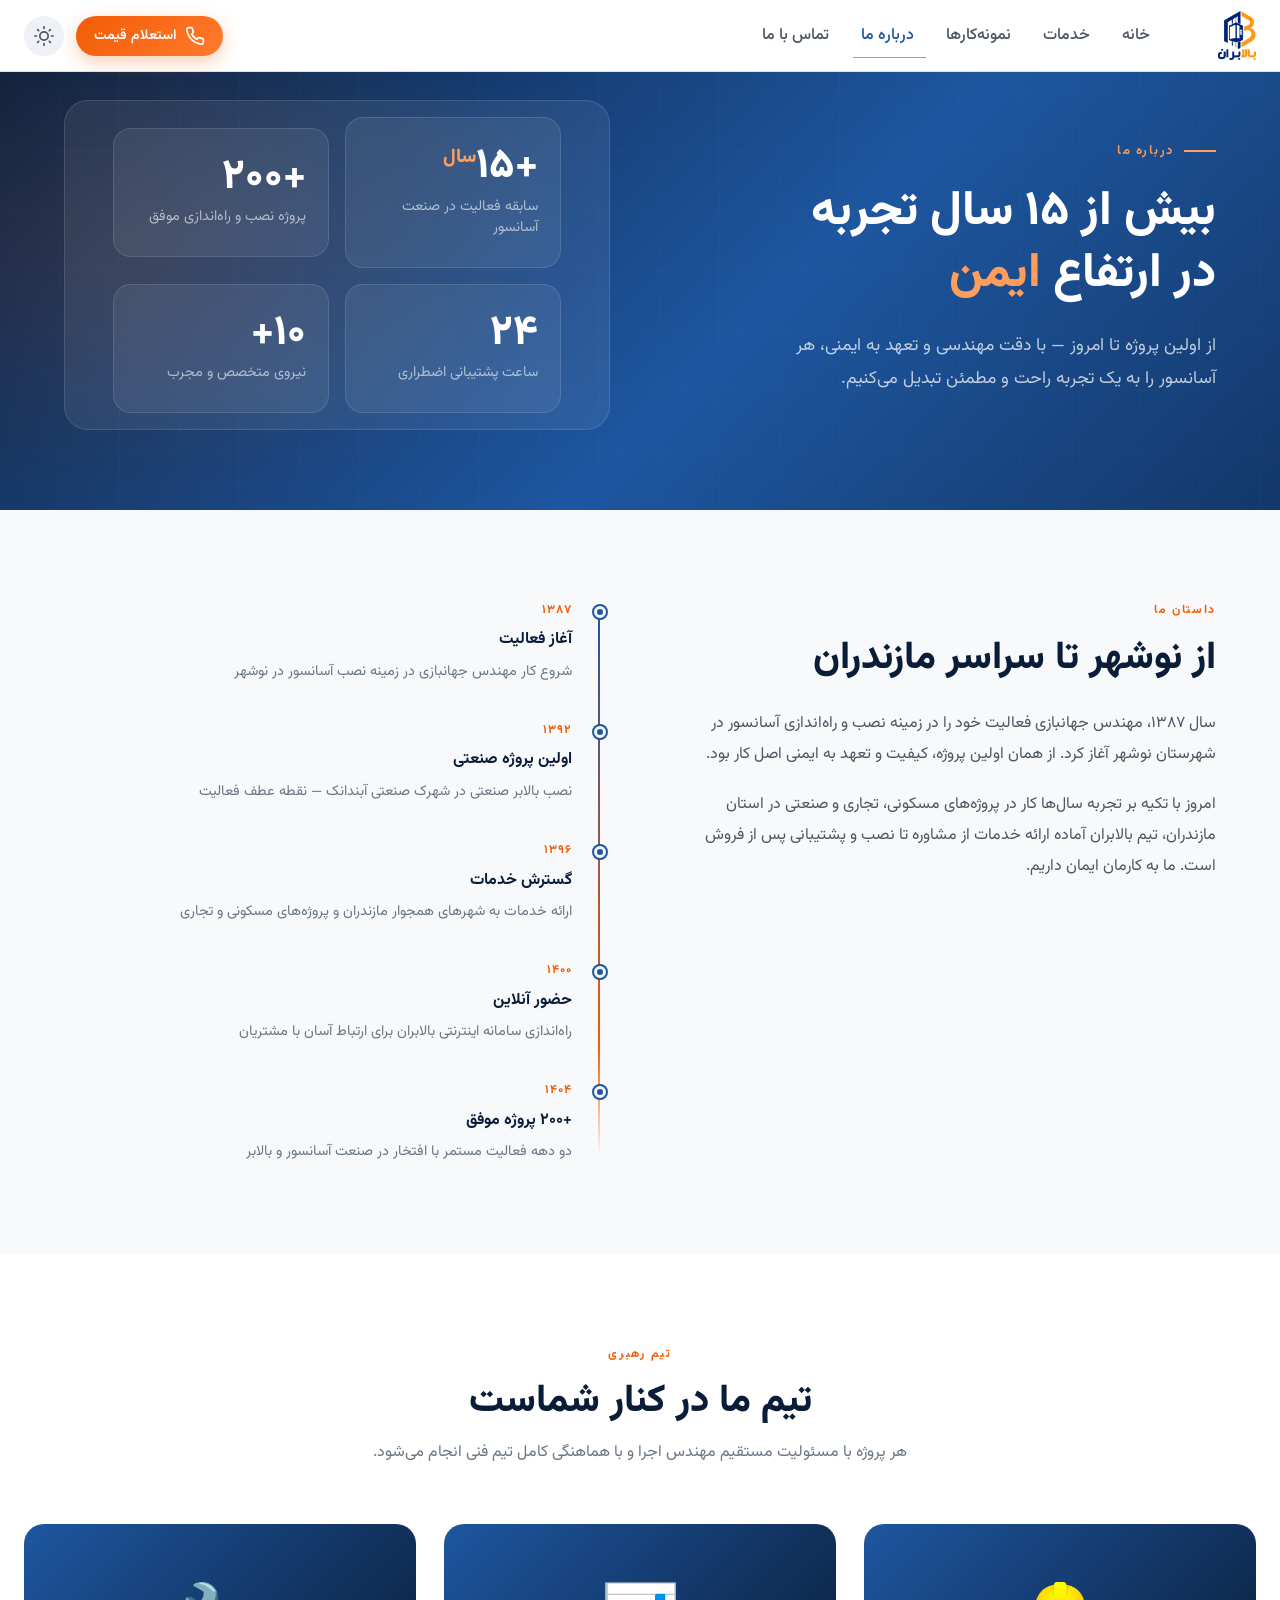
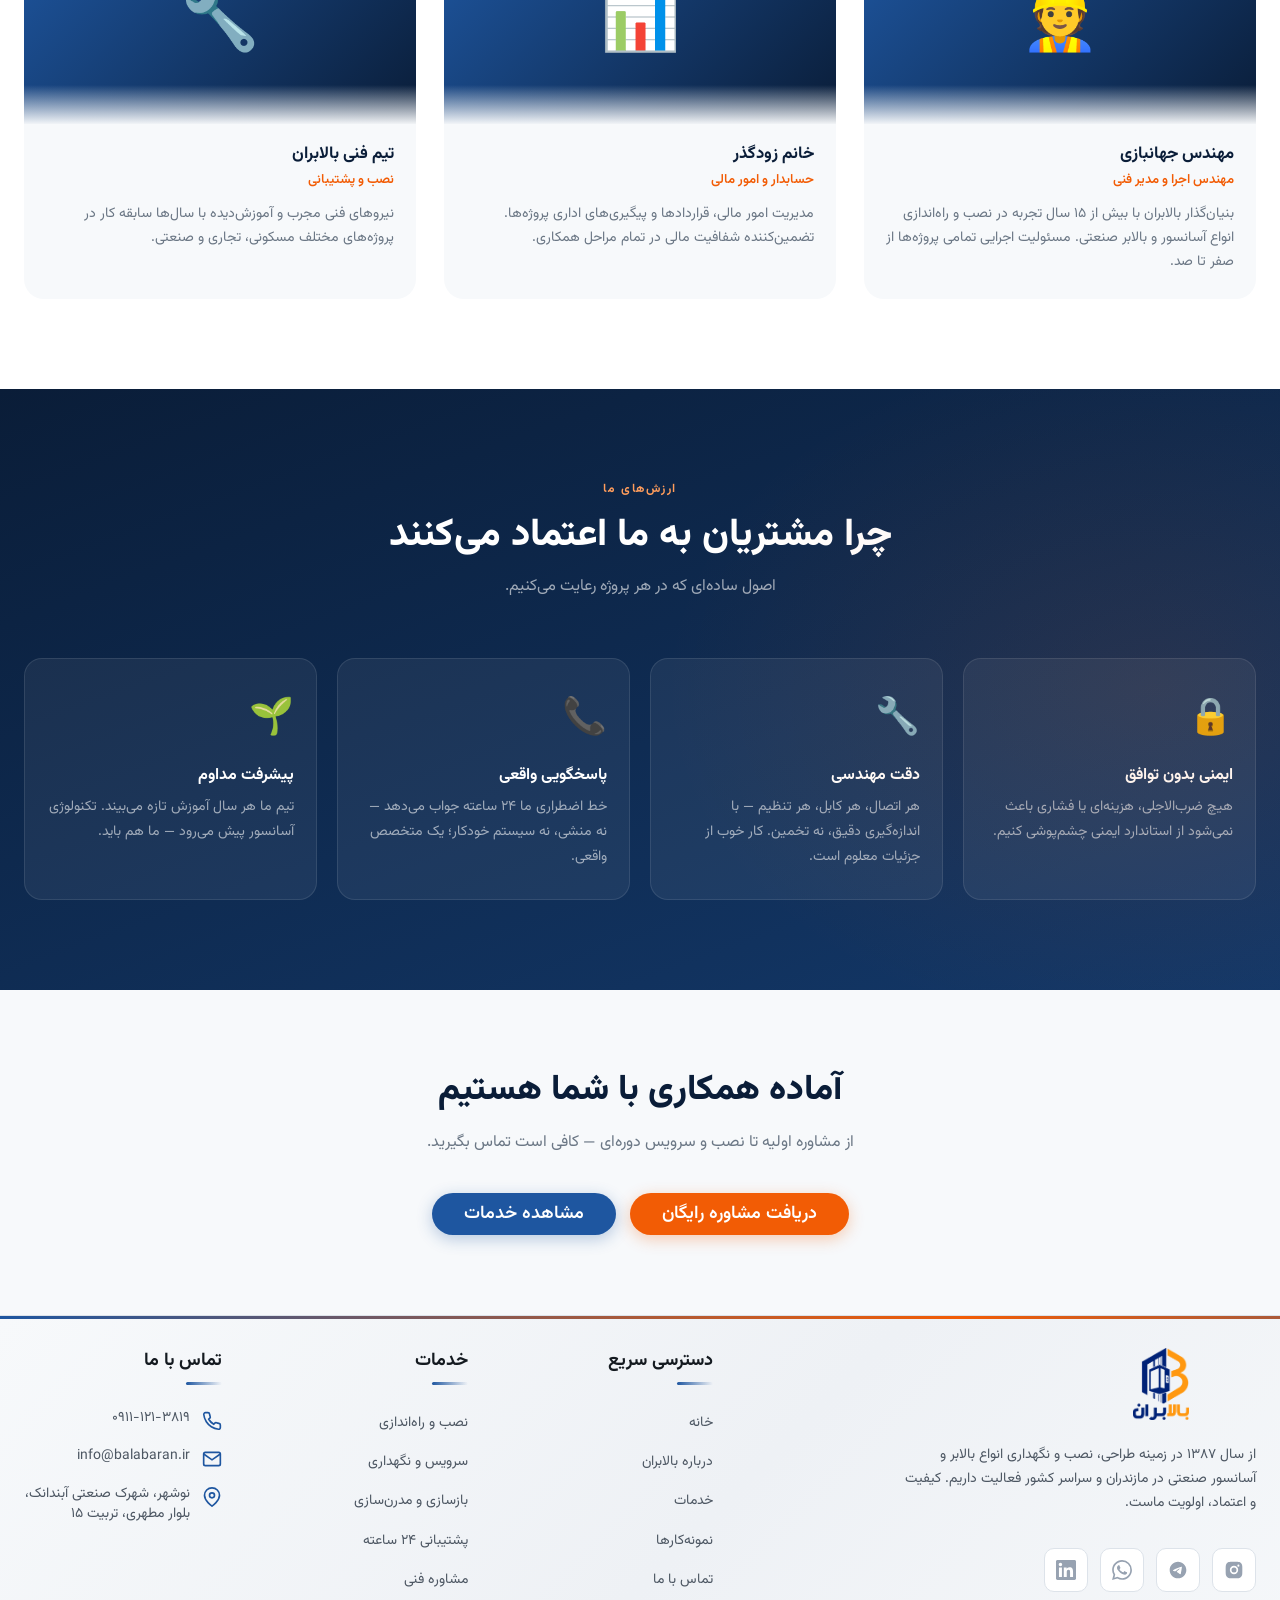
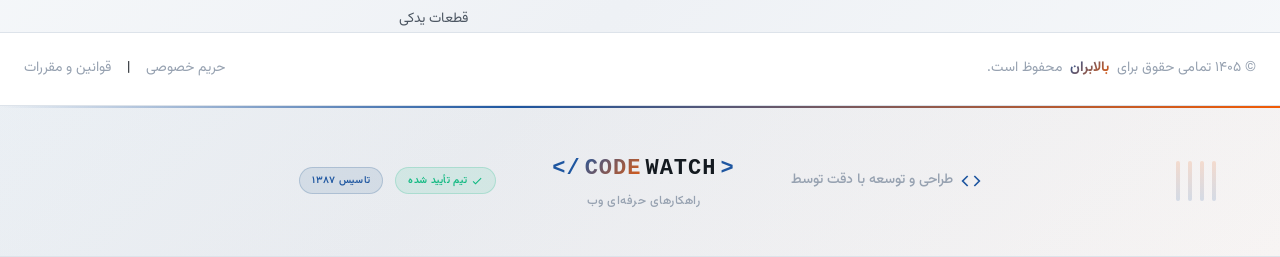
==== commit e5f6c483: "feat: add aria-current to active nav link on services and portfolio pages" ====
--- a/about.html
+++ b/about.html
@@ -108,7 +108,7 @@
           <li><a href="index.html" class="header__link">خانه</a></li>
           <li><a href="services.html" class="header__link">خدمات</a></li>
           <li><a href="portfolio.html" class="header__link">نمونه‌کارها</a></li>
-          <li><a href="about.html" class="header__link">درباره ما</a></li>
+          <li><a href="about.html" class="header__link" aria-current="page">درباره ما</a></li>
           <li><a href="contact.html" class="header__link">تماس با ما</a></li>
         </ul>
       </nav>
@@ -121,7 +121,7 @@
           </svg>
           <span>استعلام قیمت</span>
         </a>
-<button type="button" class="header__theme-toggle" aria-label="تغییر تم" data-theme-toggle>
+        <button type="button" class="header__theme-toggle" aria-label="تغییر تم" data-theme-toggle>
           <svg class="icon icon--sun" aria-hidden="true">
             <use href="assets/icons/sprite.svg#sun" />
           </svg>
@@ -162,7 +162,7 @@
           </svg>
           <span>استعلام قیمت رایگان</span>
         </a>
-</nav>
+          </nav>
     </div>
   </header>
 
--- a/assets/css/font.css
+++ b/assets/css/font.css
@@ -1 +1 @@
-@font-face{font-family:'Vazirmatn';src:local('Vazirmatn'),url(../fonts/Vazirmatn-Regular.woff2) format('woff2');font-weight:400;font-display:swap}@font-face{font-family:'Vazirmatn';src:local('Vazirmatn'),url(../fonts/Vazirmatn-Medium.woff2) format('woff2');font-weight:500;font-display:swap}@font-face{font-family:'Vazirmatn';src:local('Vazirmatn'),url(../fonts/Vazirmatn-SemiBold.woff2) format('woff2');font-weight:600;font-display:swap}@font-face{font-family:'Vazirmatn';src:local('Vazirmatn'),url(../fonts/Vazirmatn-Bold.woff2) format('woff2');font-weight:700;font-display:swap}@font-face{font-family:'iranYekan';src:local('iranYekan'),url(../fonts/iranyekanwebregular.woff2) format('woff2');font-weight:400;font-display:swap}@font-face{font-family:'iranYekan';src:local('iranYekan'),url(../fonts/iranyekanwebregular.woff2) format('woff2');font-weight:500;font-display:swap}@font-face{font-family:'iranYekan';src:local('iranYekan'),url(../fonts/iranyekanwebregular.woff2) format('woff2');font-weight:600;font-display:swap}@font-face{font-family:'iranYekan';src:local('iranYekan'),url(../fonts/iranyekanwebregular.woff2) format('woff2');font-weight:700;font-display:swap}+@font-face{font-family:'Vazirmatn';src:local('Vazirmatn'),url(../fonts/Vazirmatn-Regular.woff2) format('woff2');font-weight:400;font-display:swap}@font-face{font-family:'Vazirmatn';src:local('Vazirmatn'),url(../fonts/Vazirmatn-Medium.woff2) format('woff2');font-weight:500;font-display:swap}@font-face{font-family:'Vazirmatn';src:local('Vazirmatn'),url(../fonts/Vazirmatn-SemiBold.woff2) format('woff2');font-weight:600;font-display:swap}@font-face{font-family:'Vazirmatn';src:local('Vazirmatn'),url(../fonts/Vazirmatn-Bold.woff2) format('woff2');font-weight:700;font-display:swap}@font-face{font-family:'iranYekan';src:local('iranYekan'),url(../fonts/iranyekanwebregular.woff2) format('woff2');font-weight:400;font-display:swap}
--- a/assets/css/components/footer.css
+++ b/assets/css/components/footer.css
@@ -1 +1 @@
-.footer{position:relative;background:linear-gradient(135deg,var(--bg-body),var(--bg-subtle) 50%,var(--bg-body));border-top:1px solid var(--border-color);overflow:hidden}.footer::before{content:'';position:absolute;top:0;left:0;right:0;height:3px;background:linear-gradient(90deg,var(--brand),var(--cta),var(--brand),var(--cta),var(--brand));background-size:300% 100%;animation:footerGradientBar 4s linear infinite}@keyframes footerGradientBar{0%{background-position:0% 0%}100%{background-position:300% 0%}}.footer__bg{position:absolute;inset:0;pointer-events:none;overflow:hidden;z-index:0}.footer__bg-glow{position:absolute;border-radius:50%;filter:blur(80px);opacity:0.08;animation:footerGlowFloat 8s ease-in-out infinite}.footer__bg-glow:nth-child(1){width:400px;height:400px;background:var(--brand);top:-120px;right:-80px;animation-delay:0s}.footer__bg-glow:nth-child(2){width:350px;height:350px;background:var(--cta);bottom:-100px;left:-60px;animation-delay:-3s}.footer__bg-glow:nth-child(3){width:250px;height:250px;background:var(--brand);top:50%;left:50%;transform:translate(-50%,-50%);animation-delay:-6s}@keyframes footerGlowFloat{0%,100%{transform:translate(0,0) scale(1)}25%{transform:translate(20px,-20px) scale(1.1)}50%{transform:translate(-10px,10px) scale(0.95)}75%{transform:translate(15px,15px) scale(1.05)}}.footer__grid-section{position:relative;z-index:1;padding-block:calc(var(--space-9) + var(--space-2)) var(--space-8)}.footer__grid{display:grid;grid-template-columns:2.5fr repeat(3,1fr);gap:var(--space-9) var(--space-7)}.footer__column{background:var(--glass-bg);backdrop-filter:blur(12px);-webkit-backdrop-filter:blur(12px);border:1px solid var(--glass-border);border-radius:var(--radius-lg);padding:var(--space-6);transition:all var(--transition-slow);position:relative;overflow:hidden;box-shadow:var(--shadow-sm)}.footer__column::before{content:'';position:absolute;top:0;left:0;right:0;height:2px;background:linear-gradient(90deg,transparent,var(--brand),transparent);opacity:0;transition:opacity var(--transition-base)}.footer__column:hover{border-color:var(--brand);box-shadow:0 12px 40px rgba(30,86,160,0.15);transform:translateY(-6px)}.footer__column:hover::before{opacity:1}.footer__main{padding-top:var(--space-6)}.footer__brand{display:flex;flex-direction:column;gap:var(--space-5)}.footer__logo{display:inline-flex;align-items:center;transition:opacity var(--transition-base)}.footer__logo:hover{opacity:0.8}.footer__logo-text{font-size:var(--fs-2xl);font-weight:var(--fw-black);background:linear-gradient(135deg,var(--brand),var(--cta));-webkit-background-clip:text;-webkit-text-fill-color:transparent;background-clip:text}.footer__desc{font-size:var(--fs-sm);line-height:var(--lh-normal);color:var(--text-secondary);max-width:360px;margin-bottom:var(--space-2)}.footer__social{display:flex;gap:var(--space-3);flex-wrap:wrap}.footer__social-link{width:44px;height:44px;border-radius:var(--radius-md);background:var(--bg-surface);color:var(--text-muted);display:grid;place-items:center;border:1px solid var(--border-color);transition:all var(--transition-base);position:relative;overflow:hidden}.footer__social-link::before{content:'';position:absolute;inset:0;background:linear-gradient(135deg,var(--brand),var(--cta));transform:translateY(100%);transition:transform var(--transition-base);z-index:0}.footer__social-link svg{width:20px;height:20px;position:relative;z-index:1;transition:color var(--transition-base)}.footer__social-link:hover{border-color:transparent;transform:translateY(-4px)}.footer__social-link:hover::before{transform:translateY(0)}.footer__social-link:hover svg{color:white;filter:drop-shadow(0 0 6px rgba(255,255,255,0.5))}.footer__social-link::after{content:'';position:absolute;inset:-2px;border-radius:var(--radius-md);background:linear-gradient(135deg,var(--brand),var(--cta));z-index:-1;opacity:0;transition:opacity var(--transition-base)}.footer__social-link:hover::after{opacity:1}.footer__nav-title{font-size:var(--fs-md);font-weight:var(--fw-bold);color:var(--text-primary);margin-bottom:var(--space-5);position:relative;padding-bottom:var(--space-3);display:inline-block}.footer__nav-title::after{content:'';position:absolute;bottom:0;right:0;width:36px;height:3px;background:linear-gradient(90deg,var(--brand),transparent);border-radius:var(--radius-full);transition:width var(--transition-base)}.footer__column:hover .footer__nav-title::after{width:100%;background:linear-gradient(90deg,var(--brand),var(--cta))}.footer__nav-list{display:flex;flex-direction:column;gap:var(--space-3)}.footer__nav-link{font-size:var(--fs-sm);color:var(--text-secondary);transition:all var(--transition-fast);display:inline-flex;align-items:center;position:relative;padding-right:0}.footer__nav-link::before{content:'◂';position:absolute;right:-14px;opacity:0;transition:all var(--transition-fast);color:var(--brand);font-size:10px}.footer__nav-link:hover{color:var(--brand);padding-right:16px}.footer__nav-link:hover::before{opacity:1;right:0}.footer__contact-info{font-style:normal;display:flex;flex-direction:column;gap:var(--space-4);margin-bottom:var(--space-6)}.footer__contact-item{display:flex;align-items:flex-start;gap:var(--space-3);font-size:var(--fs-sm);color:var(--text-secondary);line-height:var(--lh-snug);transition:color var(--transition-fast)}.footer__contact-item svg{width:20px;height:20px;color:var(--brand);flex-shrink:0;margin-top:2px;transition:transform var(--transition-base)}a.footer__contact-item:hover{color:var(--brand)}a.footer__contact-item:hover svg{transform:scale(1.1)}.footer__trust-badges{display:flex;gap:var(--space-3)}.footer__badge{background:white;padding:var(--space-2);border-radius:var(--radius-md);width:88px;height:88px;display:grid;place-items:center;border:1px solid var(--border-color);transition:all var(--transition-base);box-shadow:var(--shadow-sm);position:relative;overflow:hidden}.footer__badge::before{content:'';position:absolute;inset:-2px;border-radius:var(--radius-md);background:linear-gradient(135deg,var(--brand),var(--cta));z-index:-1;opacity:0;transition:opacity var(--transition-base)}.footer__badge:hover::before{opacity:1}.footer__badge:hover{transform:translateY(-4px) scale(1.05);box-shadow:0 8px 24px rgba(30,86,160,0.2);border-color:transparent}img{object-fit:contain}.footer__badge img{width:100%;height:100%}.footer__bottom{background:var(--bg-surface);border-top:1px solid var(--border-color);padding-block:var(--space-5);position:relative;z-index:1}.footer__bottom-inner{display:flex;justify-content:space-between;align-items:center;gap:var(--space-5);flex-wrap:wrap}.footer__copyright{font-size:var(--fs-sm);color:var(--text-muted);display:flex;align-items:center;gap:var(--space-2)}.footer__copyright strong{background:linear-gradient(135deg,var(--brand),var(--cta));-webkit-background-clip:text;-webkit-text-fill-color:transparent;background-clip:text;font-weight:var(--fw-bold)}.footer__copyright-icon{color:var(--brand);animation:footerSpin 3s linear infinite;display:inline-block}@keyframes footerSpin{0%{transform:rotate(0deg)}100%{transform:rotate(360deg)}}.footer__bottom-links{display:flex;gap:var(--space-4);font-size:var(--fs-sm);align-items:center}.footer__dot{color:var(--brand);animation:footerPulse 2s ease-in-out infinite}@keyframes footerPulse{0%,100%{opacity:0.4}50%{opacity:1}}.footer__bottom-links a{color:var(--text-muted);transition:color var(--transition-fast);position:relative}.footer__bottom-links a::after{content:'';position:absolute;bottom:-2px;right:0;width:0;height:1px;background:linear-gradient(90deg,var(--brand),var(--cta));transition:width var(--transition-base)}.footer__bottom-links a:hover{color:var(--brand)}.footer__bottom-links a:hover::after{width:100%}.footer__developer{position:relative;z-index:1;background:linear-gradient(135deg,rgba(20,83,136,0.04) 0%,rgba(246,119,50,0.04) 100%);border-top:1px solid var(--border-color);border-bottom:1px solid var(--border-color);padding:var(--space-6) var(--space-4);overflow:hidden}.footer__developer::before{content:'';position:absolute;top:0;left:0;right:0;height:2px;background:linear-gradient(90deg,transparent 0%,var(--brand) 20%,var(--cta) 50%,var(--brand) 80%,transparent 100%);background-size:200% 100%;animation:footerShimmer 3s ease-in-out infinite}@keyframes footerShimmer{0%,100%{background-position:-200% 0}50%{background-position:200% 0}}.footer__developer-content{max-width:1400px;margin:0 auto;display:flex;align-items:center;justify-content:center;gap:var(--space-6);position:relative;z-index:1}.footer__developer-label{display:flex;align-items:center;gap:var(--space-2);color:var(--text-muted);font-size:var(--fs-sm);font-weight:var(--fw-medium)}.footer__code-icon{display:flex;align-items:center;color:var(--brand);animation:footerCodePulse 2s ease-in-out infinite}@keyframes footerCodePulse{0%,100%{transform:scale(1);opacity:0.8}50%{transform:scale(1.1);opacity:1}}.footer__developer-brand{display:flex;flex-direction:column;align-items:center;gap:var(--space-1);text-decoration:none;padding:var(--space-3) var(--space-5);border-radius:var(--radius-lg);transition:all 0.4s cubic-bezier(0.4,0,0.2,1);position:relative}.footer__developer-brand::before{content:'';position:absolute;inset:0;background:linear-gradient(135deg,var(--brand),var(--cta));opacity:0;border-radius:var(--radius-lg);transition:opacity 0.4s ease;z-index:-1}.footer__developer-brand:hover::before{opacity:0.08}.footer__developer-brand:hover{transform:translateY(-2px)}.footer__developer-name{display:flex;align-items:center;gap:4px;font-size:var(--fs-lg);font-weight:var(--fw-black);letter-spacing:1px;color:var(--text-primary);font-family:'Courier New',monospace;position:relative}.footer__developer-name::after{content:'';position:absolute;top:-4px;right:-4px;bottom:-4px;left:-4px;border:1px solid transparent;border-radius:var(--radius-sm);transition:border-color var(--transition-base)}.footer__developer-brand:hover .footer__developer-name::after{border-color:rgba(30,86,160,0.15)}.footer__dev-bracket{color:var(--brand);font-weight:var(--fw-bold);transition:all 0.3s ease;text-shadow:0 0 0 transparent}.footer__developer-brand:hover .footer__dev-bracket:first-child{transform:translateX(-3px);text-shadow:2px 0 8px rgba(30,86,160,0.4)}.footer__developer-brand:hover .footer__dev-bracket:last-child{transform:translateX(3px);text-shadow:-2px 0 8px rgba(30,86,160,0.4)}.footer__dev-highlight{background:linear-gradient(135deg,var(--brand),var(--cta));-webkit-background-clip:text;-webkit-text-fill-color:transparent;background-clip:text;position:relative}.footer__dev-highlight::after{content:'';position:absolute;bottom:-2px;left:0;right:0;height:2px;background:linear-gradient(90deg,var(--brand),var(--cta));transform:scaleX(0);transition:transform 0.4s ease}.footer__developer-brand:hover .footer__dev-highlight::after{transform:scaleX(1)}.footer__developer-tagline{font-size:var(--fs-xs);color:var(--text-muted);font-weight:var(--fw-medium);letter-spacing:0.5px}.footer__developer-badges{display:flex;align-items:center;gap:var(--space-3)}.footer__dev-badge{display:inline-flex;align-items:center;gap:4px;padding:4px var(--space-3);font-size:10px;font-weight:var(--fw-semibold);border-radius:var(--radius-full);letter-spacing:0.3px;text-transform:uppercase}.footer__dev-badge--verified{background:rgba(16,185,129,0.1);color:#10B981;border:1px solid rgba(16,185,129,0.2)}.footer__dev-badge--verified svg{animation:footerCheckPop 2s ease-in-out infinite}@keyframes footerCheckPop{0%,100%{transform:scale(1)}50%{transform:scale(1.2)}}.footer__dev-badge--year{background:rgba(20,83,136,0.1);color:var(--brand);border:1px solid rgba(20,83,136,0.2)}.footer__developer-pattern{position:absolute;top:50%;right:5%;transform:translateY(-50%);display:flex;gap:8px;opacity:0.15;pointer-events:none}.footer__developer-pattern span{width:4px;height:40px;background:linear-gradient(to top,var(--brand),var(--cta));border-radius:var(--radius-sm);animation:footerWave 1.5s ease-in-out infinite}.footer__developer-pattern span:nth-child(1){animation-delay:0s}.footer__developer-pattern span:nth-child(2){animation-delay:0.2s}.footer__developer-pattern span:nth-child(3){animation-delay:0.4s}.footer__developer-pattern span:nth-child(4){animation-delay:0.6s}@keyframes footerWave{0%,100%{height:40px;opacity:0.3}50%{height:60px;opacity:0.6}}.footer__particles{position:absolute;inset:0;pointer-events:none;z-index:0;overflow:hidden}.footer__particle{position:absolute;width:4px;height:4px;border-radius:50%;background:var(--brand);opacity:0;animation:footerParticle 6s ease-in-out infinite}.footer__particle:nth-child(1){left:10%;top:20%;animation-delay:0s;background:var(--brand)}.footer__particle:nth-child(2){left:25%;top:60%;animation-delay:-1.5s;background:var(--cta);width:3px;height:3px}.footer__particle:nth-child(3){left:45%;top:30%;animation-delay:-3s;background:var(--brand);width:5px;height:5px}.footer__particle:nth-child(4){left:65%;top:70%;animation-delay:-4.5s;background:var(--cta);width:3px;height:3px}.footer__particle:nth-child(5){left:80%;top:25%;animation-delay:-2s;background:var(--brand)}.footer__particle:nth-child(6){left:90%;top:55%;animation-delay:-5s;background:var(--cta);width:4px;height:4px}@keyframes footerParticle{0%{opacity:0;transform:translateY(0) scale(0)}20%{opacity:0.6;transform:translateY(-20px) scale(1)}80%{opacity:0.4;transform:translateY(-60px) scale(0.8)}100%{opacity:0;transform:translateY(-80px) scale(0)}}@media (max-width:1024px){.footer__grid{grid-template-columns:repeat(3,1fr);gap:var(--space-8) var(--space-6)}.footer__brand{grid-column:span 3;max-width:600px;margin-inline:auto;text-align:center;align-items:center}.footer__desc{max-width:100%}.footer__social{justify-content:center}.footer__nav-title::after{left:50%;right:auto;transform:translateX(-50%)}}@media (max-width:768px){.footer__grid{grid-template-columns:repeat(2,1fr);gap:var(--space-7) var(--space-5)}.footer__column{padding:var(--space-5);box-shadow:var(--shadow-sm)}.footer__brand{grid-column:span 2}.footer__contact{grid-column:span 2}.footer__trust-badges{justify-content:center}.footer__bottom-inner{flex-direction:column;text-align:center;gap:var(--space-3)}.footer__developer-content{flex-direction:column;gap:var(--space-4);text-align:center}.footer__developer-pattern{right:50%;transform:translate(50%,-50%);opacity:0.08}.footer__developer-name{font-size:var(--fs-base)}}@media (max-width:480px){.footer__grid-section{padding-block:calc(var(--space-7) + var(--space-1)) var(--space-6)}.footer__grid{grid-template-columns:1fr;gap:var(--space-7)}.footer__column{padding:var(--space-4);grid-column:span 1 !important;text-align:center}.footer__nav-list{align-items:center}.footer__contact-info{align-items:center}.footer__contact-item{justify-content:center;text-align:right}.footer__trust-badges{justify-content:center}.footer__badge{width:76px;height:76px}.footer__bottom-links{flex-direction:column;gap:var(--space-2)}.footer__bottom-links span[aria-hidden]{display:none}.footer__developer{padding:var(--space-5) var(--space-3)}.footer__developer-badges{flex-wrap:wrap;justify-content:center}}.footer__parallax{transition:transform 0.1s ease-out}+﻿.footer{position:relative;background:linear-gradient(135deg,var(--bg-body),var(--bg-subtle) 50%,var(--bg-body));border-top:1px solid var(--border-color);overflow:hidden}.footer::before{content:'';position:absolute;top:0;left:0;right:0;height:3px;background:linear-gradient(90deg,var(--brand),var(--cta),var(--brand),var(--cta),var(--brand));background-size:300% 100%;animation:footerGradientBar 4s linear infinite}@keyframes footerGradientBar{0%{background-position:0% 0%}100%{background-position:300% 0%}}.footer__bg{position:absolute;inset:0;pointer-events:none;overflow:hidden;z-index:0}.footer__bg-glow{position:absolute;border-radius:50%;filter:blur(80px);opacity:0.08;animation:footerGlowFloat 8s ease-in-out infinite}.footer__bg-glow:nth-child(1){width:400px;height:400px;background:var(--brand);top:-120px;right:-80px;animation-delay:0s}.footer__bg-glow:nth-child(2){width:350px;height:350px;background:var(--cta);bottom:-100px;left:-60px;animation-delay:-3s}.footer__bg-glow:nth-child(3){width:250px;height:250px;background:var(--brand);top:50%;left:50%;transform:translate(-50%,-50%);animation-delay:-6s}@keyframes footerGlowFloat{0%,100%{transform:translate(0,0) scale(1)}25%{transform:translate(20px,-20px) scale(1.1)}50%{transform:translate(-10px,10px) scale(0.95)}75%{transform:translate(15px,15px) scale(1.05)}}.footer__grid-section{position:relative;z-index:1;padding-block:calc(var(--space-9) + var(--space-2)) var(--space-8)}.footer__grid{display:grid;grid-template-columns:2.5fr repeat(3,1fr);gap:var(--space-9) var(--space-7)}.footer__column{background:var(--glass-bg);backdrop-filter:blur(12px);-webkit-backdrop-filter:blur(12px);border:1px solid var(--glass-border);border-radius:var(--radius-lg);padding:var(--space-6);transition:all var(--transition-slow);position:relative;overflow:hidden;box-shadow:var(--shadow-sm)}.footer__column::before{content:'';position:absolute;top:0;left:0;right:0;height:2px;background:linear-gradient(90deg,transparent,var(--brand),transparent);opacity:0;transition:opacity var(--transition-base)}.footer__column:hover{border-color:var(--brand);box-shadow:0 12px 40px rgba(30,86,160,0.15);transform:translateY(-6px)}.footer__column:hover::before{opacity:1}.footer__main{padding-top:var(--space-6)}.footer__brand{display:flex;flex-direction:column;gap:var(--space-5)}.footer__logo{display:inline-flex;align-items:center;transition:opacity var(--transition-base)}.footer__logo:hover{opacity:0.8}.footer__logo-text{font-size:var(--fs-2xl);font-weight:var(--fw-black);background:linear-gradient(135deg,var(--brand),var(--cta));-webkit-background-clip:text;-webkit-text-fill-color:transparent;background-clip:text}.footer__desc{font-size:var(--fs-sm);line-height:var(--lh-normal);color:var(--text-secondary);max-width:360px;margin-bottom:var(--space-2)}.footer__social{display:flex;gap:var(--space-3);flex-wrap:wrap}.footer__social-link{width:44px;height:44px;border-radius:var(--radius-md);background:var(--bg-surface);color:var(--text-muted);display:grid;place-items:center;border:1px solid var(--border-color);transition:all var(--transition-base);position:relative;overflow:hidden}.footer__social-link::before{content:'';position:absolute;inset:0;background:linear-gradient(135deg,var(--brand),var(--cta));transform:translateY(100%);transition:transform var(--transition-base);z-index:0}.footer__social-link svg{width:20px;height:20px;position:relative;z-index:1;transition:color var(--transition-base)}.footer__social-link:hover{border-color:transparent;transform:translateY(-4px)}.footer__social-link:hover::before{transform:translateY(0)}.footer__social-link:hover svg{color:white;filter:drop-shadow(0 0 6px rgba(255,255,255,0.5))}.footer__social-link::after{content:'';position:absolute;inset:-2px;border-radius:var(--radius-md);background:linear-gradient(135deg,var(--brand),var(--cta));z-index:-1;opacity:0;transition:opacity var(--transition-base)}.footer__social-link:hover::after{opacity:1}.footer__nav-title{font-size:var(--fs-md);font-weight:var(--fw-bold);color:var(--text-primary);margin-bottom:var(--space-5);position:relative;padding-bottom:var(--space-3);display:inline-block}.footer__nav-title::after{content:'';position:absolute;bottom:0;right:0;width:36px;height:3px;background:linear-gradient(90deg,var(--brand),transparent);border-radius:var(--radius-full);transition:width var(--transition-base)}.footer__column:hover .footer__nav-title::after{width:100%;background:linear-gradient(90deg,var(--brand),var(--cta))}.footer__nav-list{display:flex;flex-direction:column;gap:var(--space-3)}.footer__nav-link{font-size:var(--fs-sm);color:var(--text-secondary);transition:all var(--transition-fast);display:inline-flex;align-items:center;position:relative;padding-right:0}.footer__nav-link::before{content:'◂';position:absolute;right:-14px;opacity:0;transition:all var(--transition-fast);color:var(--brand);font-size:10px}.footer__nav-link:hover{color:var(--brand);padding-right:16px}.footer__nav-link:hover::before{opacity:1;right:0}.footer__contact-info{font-style:normal;display:flex;flex-direction:column;gap:var(--space-4);margin-bottom:var(--space-6)}.footer__contact-item{display:flex;align-items:flex-start;gap:var(--space-3);font-size:var(--fs-sm);color:var(--text-secondary);line-height:var(--lh-snug);transition:color var(--transition-fast)}.footer__contact-item svg{width:20px;height:20px;color:var(--brand);flex-shrink:0;margin-top:2px;transition:transform var(--transition-base)}a.footer__contact-item:hover{color:var(--brand)}a.footer__contact-item:hover svg{transform:scale(1.1)}.footer__trust-badges{display:flex;gap:var(--space-3)}.footer__badge{background:white;padding:var(--space-2);border-radius:var(--radius-md);width:88px;height:88px;display:grid;place-items:center;border:1px solid var(--border-color);transition:all var(--transition-base);box-shadow:var(--shadow-sm);position:relative;overflow:hidden}.footer__badge::before{content:'';position:absolute;inset:-2px;border-radius:var(--radius-md);background:linear-gradient(135deg,var(--brand),var(--cta));z-index:-1;opacity:0;transition:opacity var(--transition-base)}.footer__badge:hover::before{opacity:1}.footer__badge:hover{transform:translateY(-4px) scale(1.05);box-shadow:0 8px 24px rgba(30,86,160,0.2);border-color:transparent}img{object-fit:contain}.footer__badge img{width:100%;height:100%}.footer__bottom{background:var(--bg-surface);border-top:1px solid var(--border-color);padding-block:var(--space-5);position:relative;z-index:1}.footer__bottom-inner{display:flex;justify-content:space-between;align-items:center;gap:var(--space-5);flex-wrap:wrap}.footer__copyright{font-size:var(--fs-sm);color:var(--text-muted);display:flex;align-items:center;gap:var(--space-2)}.footer__copyright strong{background:linear-gradient(135deg,var(--brand),var(--cta));-webkit-background-clip:text;-webkit-text-fill-color:transparent;background-clip:text;font-weight:var(--fw-bold)}.footer__copyright-icon{color:var(--brand);animation:footerSpin 3s linear infinite;display:inline-block}@keyframes footerSpin{0%{transform:rotate(0deg)}100%{transform:rotate(360deg)}}.footer__bottom-links{display:flex;gap:var(--space-4);font-size:var(--fs-sm);align-items:center}.footer__dot{color:var(--brand);animation:footerPulse 2s ease-in-out infinite}@keyframes footerPulse{0%,100%{opacity:0.4}50%{opacity:1}}.footer__bottom-links a{color:var(--text-muted);transition:color var(--transition-fast);position:relative}.footer__bottom-links a::after{content:'';position:absolute;bottom:-2px;right:0;width:0;height:1px;background:linear-gradient(90deg,var(--brand),var(--cta));transition:width var(--transition-base)}.footer__bottom-links a:hover{color:var(--brand)}.footer__bottom-links a:hover::after{width:100%}.footer__developer{position:relative;z-index:1;background:linear-gradient(135deg,rgba(20,83,136,0.04) 0%,rgba(246,119,50,0.04) 100%);border-top:1px solid var(--border-color);border-bottom:1px solid var(--border-color);padding:var(--space-6) var(--space-4);overflow:hidden}.footer__developer::before{content:'';position:absolute;top:0;left:0;right:0;height:2px;background:linear-gradient(90deg,transparent 0%,var(--brand) 20%,var(--cta) 50%,var(--brand) 80%,transparent 100%);background-size:200% 100%;animation:footerShimmer 3s ease-in-out infinite}@keyframes footerShimmer{0%,100%{background-position:-200% 0}50%{background-position:200% 0}}.footer__developer-content{max-width:1400px;margin:0 auto;display:flex;align-items:center;justify-content:center;gap:var(--space-6);position:relative;z-index:1}.footer__developer-label{display:flex;align-items:center;gap:var(--space-2);color:var(--text-muted);font-size:var(--fs-sm);font-weight:var(--fw-medium)}.footer__code-icon{display:flex;align-items:center;color:var(--brand);animation:footerCodePulse 2s ease-in-out infinite}@keyframes footerCodePulse{0%,100%{transform:scale(1);opacity:0.8}50%{transform:scale(1.1);opacity:1}}.footer__developer-brand{display:flex;flex-direction:column;align-items:center;gap:var(--space-1);text-decoration:none;padding:var(--space-3) var(--space-5);border-radius:var(--radius-lg);transition:all 0.4s cubic-bezier(0.4,0,0.2,1);position:relative}.footer__developer-brand::before{content:'';position:absolute;inset:0;background:linear-gradient(135deg,var(--brand),var(--cta));opacity:0;border-radius:var(--radius-lg);transition:opacity 0.4s ease;z-index:-1}.footer__developer-brand:hover::before{opacity:0.08}.footer__developer-brand:hover{transform:translateY(-2px)}.footer__developer-name{display:flex;align-items:center;gap:4px;font-size:var(--fs-lg);font-weight:var(--fw-black);letter-spacing:1px;color:var(--text-primary);font-family:'Courier New',monospace;position:relative}.footer__developer-name::after{content:'';position:absolute;top:-4px;right:-4px;bottom:-4px;left:-4px;border:1px solid transparent;border-radius:var(--radius-sm);transition:border-color var(--transition-base)}.footer__developer-brand:hover .footer__developer-name::after{border-color:rgba(30,86,160,0.15)}.footer__dev-bracket{color:var(--brand);font-weight:var(--fw-bold);transition:all 0.3s ease;text-shadow:0 0 0 transparent}.footer__developer-brand:hover .footer__dev-bracket:first-child{transform:translateX(-3px);text-shadow:2px 0 8px rgba(30,86,160,0.4)}.footer__developer-brand:hover .footer__dev-bracket:last-child{transform:translateX(3px);text-shadow:-2px 0 8px rgba(30,86,160,0.4)}.footer__dev-highlight{background:linear-gradient(135deg,var(--brand),var(--cta));-webkit-background-clip:text;-webkit-text-fill-color:transparent;background-clip:text;position:relative}.footer__dev-highlight::after{content:'';position:absolute;bottom:-2px;left:0;right:0;height:2px;background:linear-gradient(90deg,var(--brand),var(--cta));transform:scaleX(0);transition:transform 0.4s ease}.footer__developer-brand:hover .footer__dev-highlight::after{transform:scaleX(1)}.footer__developer-tagline{font-size:var(--fs-xs);color:var(--text-muted);font-weight:var(--fw-medium);letter-spacing:0.5px}.footer__developer-badges{display:flex;align-items:center;gap:var(--space-3)}.footer__dev-badge{display:inline-flex;align-items:center;gap:4px;padding:4px var(--space-3);font-size:10px;font-weight:var(--fw-semibold);border-radius:var(--radius-full);letter-spacing:0.3px;text-transform:uppercase}.footer__dev-badge--verified{background:rgba(16,185,129,0.1);color:#10B981;border:1px solid rgba(16,185,129,0.2)}.footer__dev-badge--verified svg{animation:footerCheckPop 2s ease-in-out infinite}@keyframes footerCheckPop{0%,100%{transform:scale(1)}50%{transform:scale(1.2)}}.footer__dev-badge--year{background:rgba(20,83,136,0.1);color:var(--brand);border:1px solid rgba(20,83,136,0.2)}.footer__developer-pattern{position:absolute;top:50%;right:5%;transform:translateY(-50%);display:flex;gap:8px;opacity:0.15;pointer-events:none}.footer__developer-pattern span{width:4px;height:40px;background:linear-gradient(to top,var(--brand),var(--cta));border-radius:var(--radius-sm);animation:footerWave 1.5s ease-in-out infinite}.footer__developer-pattern span:nth-child(1){animation-delay:0s}.footer__developer-pattern span:nth-child(2){animation-delay:0.2s}.footer__developer-pattern span:nth-child(3){animation-delay:0.4s}.footer__developer-pattern span:nth-child(4){animation-delay:0.6s}@keyframes footerWave{0%,100%{height:40px;opacity:0.3}50%{height:60px;opacity:0.6}}.footer__particles{position:absolute;inset:0;pointer-events:none;z-index:0;overflow:hidden}.footer__particle{position:absolute;width:4px;height:4px;border-radius:50%;background:var(--brand);opacity:0;animation:footerParticle 6s ease-in-out infinite}.footer__particle:nth-child(1){left:10%;top:20%;animation-delay:0s;background:var(--brand)}.footer__particle:nth-child(2){left:25%;top:60%;animation-delay:-1.5s;background:var(--cta);width:3px;height:3px}.footer__particle:nth-child(3){left:45%;top:30%;animation-delay:-3s;background:var(--brand);width:5px;height:5px}.footer__particle:nth-child(4){left:65%;top:70%;animation-delay:-4.5s;background:var(--cta);width:3px;height:3px}.footer__particle:nth-child(5){left:80%;top:25%;animation-delay:-2s;background:var(--brand)}.footer__particle:nth-child(6){left:90%;top:55%;animation-delay:-5s;background:var(--cta);width:4px;height:4px}@keyframes footerParticle{0%{opacity:0;transform:translateY(0) scale(0)}20%{opacity:0.6;transform:translateY(-20px) scale(1)}80%{opacity:0.4;transform:translateY(-60px) scale(0.8)}100%{opacity:0;transform:translateY(-80px) scale(0)}}@media (max-width:1024px){.footer__grid{grid-template-columns:repeat(3,1fr);gap:var(--space-8) var(--space-6)}.footer__brand{grid-column:span 3;max-width:600px;margin-inline:auto;text-align:center;align-items:center}.footer__desc{max-width:100%}.footer__social{justify-content:center}.footer__nav-title::after{left:50%;right:auto;transform:translateX(-50%)}}@media (max-width:768px){.footer__grid{grid-template-columns:repeat(2,1fr);gap:var(--space-7) var(--space-5)}.footer__column{padding:var(--space-5);box-shadow:var(--shadow-sm)}.footer__brand{grid-column:span 2}.footer__contact{grid-column:span 2}.footer__trust-badges{justify-content:center}.footer__bottom-inner{flex-direction:column;text-align:center;gap:var(--space-3)}.footer__developer-content{flex-direction:column;gap:var(--space-4);text-align:center}.footer__developer-pattern{right:50%;transform:translate(50%,-50%);opacity:0.08}.footer__developer-name{font-size:var(--fs-base)}}@media (max-width:480px){.footer__grid-section{padding-block:calc(var(--space-7) + var(--space-1)) var(--space-6)}.footer__grid{grid-template-columns:1fr;gap:var(--space-7)}.footer__column{padding:var(--space-4);grid-column:span 1 !important;text-align:center}.footer__nav-list{align-items:center}.footer__contact-info{align-items:center}.footer__contact-item{justify-content:center;text-align:right}.footer__trust-badges{justify-content:center}.footer__badge{width:76px;height:76px}.footer__bottom-links{flex-direction:column;gap:var(--space-2)}.footer__bottom-links span[aria-hidden]{display:none}.footer__developer{padding:var(--space-5) var(--space-3)}.footer__developer-badges{flex-wrap:wrap;justify-content:center}}.footer__parallax{transition:transform 0.1s ease-out}
--- a/assets/css/components/about.css
+++ b/assets/css/components/about.css
@@ -1 +1 @@
-.about-hero{background:linear-gradient(135deg,#0a1d38 0%,#1e56a0 60%,#133869 100%);padding-block:100px 80px;position:relative;overflow:hidden}.about-hero::before{content:'';position:absolute;inset:0;background:radial-gradient(ellipse 600px 400px at 10% 50%,rgba(242,92,5,0.12) 0%,transparent 70%),repeating-linear-gradient(0deg,transparent,transparent 59px,rgba(255,255,255,0.03) 60px),repeating-linear-gradient(90deg,transparent,transparent 59px,rgba(255,255,255,0.03) 60px);pointer-events:none}.about-hero .container{position:relative;display:grid;grid-template-columns:1fr 1fr;gap:60px;align-items:center}.hero-text .eyebrow{display:inline-flex;align-items:center;gap:10px;font-size:13px;font-weight:600;letter-spacing:0.12em;text-transform:uppercase;color:#ff9d5c;margin-bottom:20px}.hero-text .eyebrow::before{content:'';display:block;width:32px;height:2px;background:#ff9d5c}.hero-text h1{font-size:clamp(2rem,4vw,3rem);font-weight:800;color:#ffffff;line-height:1.3;margin-bottom:22px}.hero-text h1 span{color:#ff9d5c}.hero-text p{font-size:1.1rem;line-height:1.9;color:rgba(255,255,255,0.72);max-width:480px}.hero-stats{display:grid;grid-template-columns:1fr 1fr;gap:16px}.stat-card{background:rgba(255,255,255,0.07);border:1px solid rgba(255,255,255,0.12);border-radius:18px;padding:28px 22px;backdrop-filter:blur(8px);transition:background 0.25s}.stat-card:hover{background:rgba(255,255,255,0.12)}.stat-card .num{font-size:2.6rem;font-weight:800;color:#ffffff;line-height:1;margin-bottom:8px}.stat-card .num sup{font-size:1.2rem;color:#ff9d5c}.stat-card .label{font-size:0.9rem;color:rgba(255,255,255,0.6);line-height:1.5}.story-section{padding-block:90px;background:#f7f9fb}[data-theme="dark"] .story-section{background:var(--bg-surface,#131a22)}.story-section .container{display:grid;grid-template-columns:1fr 1fr;gap:80px;align-items:start}.section-label{font-size:12px;font-weight:700;letter-spacing:0.14em;text-transform:uppercase;color:#f25c05;margin-bottom:14px}.story-text h2{font-size:clamp(1.6rem,3vw,2.4rem);font-weight:800;color:#0a1d38;line-height:1.35;margin-bottom:22px}[data-theme="dark"] .story-text h2{color:var(--color-neutral-50)}.story-text p{font-size:1rem;line-height:1.95;color:#4d5763;margin-bottom:18px}[data-theme="dark"] .story-text p{color:var(--text-secondary)}.timeline{position:relative;padding-right:28px}.timeline::before{content:'';position:absolute;right:0;top:8px;bottom:8px;width:2px;background:linear-gradient(180deg,#1e56a0,#f25c05 80%,transparent)}.timeline-item{position:relative;padding-bottom:36px}.timeline-item:last-child{padding-bottom:0}.timeline-item::before{content:'';position:absolute;right:-34px;top:6px;width:12px;height:12px;border-radius:50%;background:#1e56a0;border:3px solid #f7f9fb;box-shadow:0 0 0 2px #1e56a0}[data-theme="dark"] .timeline-item::before{border-color:var(--bg-surface,#131a22)}.timeline-year{font-size:12px;font-weight:700;color:#f25c05;letter-spacing:0.08em;margin-bottom:6px}.timeline-title{font-size:1rem;font-weight:700;color:#0a1d38;margin-bottom:6px}[data-theme="dark"] .timeline-title{color:var(--color-neutral-50)}.timeline-desc{font-size:0.9rem;line-height:1.7;color:#6b7785}[data-theme="dark"] .timeline-desc{color:var(--text-muted)}.team-section{padding-block:90px;background:#ffffff}[data-theme="dark"] .team-section{background:var(--bg-body,#0c1117)}.section-header{text-align:center;max-width:560px;margin:0 auto 56px}.section-header h2{font-size:clamp(1.6rem,3vw,2.4rem);font-weight:800;color:#0a1d38;margin-bottom:14px}[data-theme="dark"] .section-header h2{color:var(--color-neutral-50)}[data-theme="dark"] .section-header p{color:var(--text-muted)}.section-header p{font-size:1rem;line-height:1.8;color:#6b7785}.team-grid{display:grid;grid-template-columns:repeat(3,1fr);gap:28px}.team-card{background:#f7f9fb;border-radius:20px;overflow:hidden;transition:transform 0.25s,box-shadow 0.25s}[data-theme="dark"] .team-card{background:var(--bg-surface,#131a22)}.team-card:hover{transform:translateY(-6px);box-shadow:0 16px 40px rgba(14,42,79,0.12)}[data-theme="dark"] .team-card:hover{box-shadow:0 16px 40px rgba(0,0,0,0.3)}.team-avatar{height:200px;background:linear-gradient(135deg,#1e56a0,#0a1d38);display:flex;align-items:center;justify-content:center;font-size:64px;position:relative;overflow:hidden}.team-avatar::after{content:'';position:absolute;bottom:-1px;left:0;right:0;height:40px;background:linear-gradient(to top,#f7f9fb,transparent)}[data-theme="dark"] .team-avatar::after{background:linear-gradient(to top,var(--bg-surface,#131a22),transparent)}.team-info{padding:20px 22px 24px}.team-info h3{font-size:1.05rem;font-weight:700;color:#0a1d38;margin-bottom:5px}[data-theme="dark"] .team-info h3{color:var(--color-neutral-50)}.team-role{font-size:0.82rem;color:#f25c05;font-weight:600;margin-bottom:12px;display:block}.team-info p{font-size:0.88rem;line-height:1.7;color:#6b7785}[data-theme="dark"] .team-info p{color:var(--text-muted)}.values-section{padding-block:90px;background:linear-gradient(160deg,#0a1d38 0%,#133869 100%);position:relative;overflow:hidden}.values-section::before{content:'';position:absolute;inset:0;background:radial-gradient(ellipse 700px 500px at 90% 50%,rgba(242,92,5,0.1) 0%,transparent 70%);pointer-events:none}.values-section .section-header h2{color:#ffffff}.values-section .section-header p{color:rgba(255,255,255,0.6)}.values-grid{display:grid;grid-template-columns:repeat(4,1fr);gap:20px}.value-card{background:rgba(255,255,255,0.06);border:1px solid rgba(255,255,255,0.1);border-radius:18px;padding:30px 22px;transition:background 0.25s,border-color 0.25s}.value-card:hover{background:rgba(255,255,255,0.1);border-color:rgba(255,255,255,0.2)}.value-icon{font-size:36px;margin-bottom:16px;display:block}.value-card h3{font-size:1rem;font-weight:700;color:#ffffff;margin-bottom:10px}.value-card p{font-size:0.88rem;line-height:1.75;color:rgba(255,255,255,0.58)}.cta-section{padding-block:80px;text-align:center}.cta-inner{max-width:600px;margin:0 auto}.cta-inner h2{font-size:clamp(1.5rem,3vw,2.2rem);font-weight:800;color:#0a1d38;margin-bottom:16px}[data-theme="dark"] .cta-inner h2{color:var(--color-neutral-50)}[data-theme="dark"] .cta-inner p{color:var(--text-muted)}.cta-inner p{font-size:1rem;line-height:1.8;color:#6b7785;margin-bottom:36px}.cta-buttons{display:flex;gap:14px;justify-content:center;flex-wrap:wrap}.btn{background: linear-gradient(135deg, var(--cta), #ff7a2e);color: #fff;box-shadow: var(--shadow-cta);border-radius: var(--radius-full);}.btn-primary{background:#1e56a0;color:#ffffff;box-shadow:0 4px 16px rgba(30,86,160,0.3)}.btn-primary:hover{background:#184784;color:var(--color-accent-300);transform:translateY(-2px);box-shadow:0 8px 24px rgba(30,86,160,0.4)}.btn-accent{background:#f25c05;color:#ffffff;box-shadow:0 4px 16px rgba(242,92,5,0.3)}.btn-accent:hover{background:#cc4a00;transform:translateY(-2px);color:var(--color-primary-300);box-shadow:0 8px 24px rgba(242,92,5,0.4)}@media (max-width:992px){.about-hero .container,.story-section .container{grid-template-columns:1fr;gap:48px}.hero-text p{max-width:100%}.team-grid{grid-template-columns:repeat(2,1fr)}.values-grid{grid-template-columns:repeat(2,1fr)}}@media (max-width:576px){.about-hero{padding-block:60px 50px}.hero-stats{grid-template-columns:1fr 1fr}.team-grid{grid-template-columns:1fr;max-width:380px;margin:0 auto}.values-grid{grid-template-columns:1fr}.cta-buttons{flex-direction:column;align-items:center}}+﻿.about-hero{background:linear-gradient(135deg,#0a1d38 0%,#1e56a0 60%,#133869 100%);padding-block:100px 80px;position:relative;overflow:hidden}.about-hero::before{content:'';position:absolute;inset:0;background:radial-gradient(ellipse 600px 400px at 10% 50%,rgba(242,92,5,0.12) 0%,transparent 70%),repeating-linear-gradient(0deg,transparent,transparent 59px,rgba(255,255,255,0.03) 60px),repeating-linear-gradient(90deg,transparent,transparent 59px,rgba(255,255,255,0.03) 60px);pointer-events:none}.about-hero .container{position:relative;display:grid;grid-template-columns:1fr 1fr;gap:60px;align-items:center}.hero-text .eyebrow{display:inline-flex;align-items:center;gap:10px;font-size:13px;font-weight:600;letter-spacing:0.12em;text-transform:uppercase;color:#ff9d5c;margin-bottom:20px}.hero-text .eyebrow::before{content:'';display:block;width:32px;height:2px;background:#ff9d5c}.hero-text h1{font-size:clamp(2rem,4vw,3rem);font-weight:800;color:#ffffff;line-height:1.3;margin-bottom:22px}.hero-text h1 span{color:#ff9d5c}.hero-text p{font-size:1.1rem;line-height:1.9;color:rgba(255,255,255,0.72);max-width:480px}.hero-stats{display:grid;grid-template-columns:1fr 1fr;gap:16px}.stat-card{background:rgba(255,255,255,0.07);border:1px solid rgba(255,255,255,0.12);border-radius:18px;padding:28px 22px;backdrop-filter:blur(8px);transition:background 0.25s}.stat-card:hover{background:rgba(255,255,255,0.12)}.stat-card .num{font-size:2.6rem;font-weight:800;color:#ffffff;line-height:1;margin-bottom:8px}.stat-card .num sup{font-size:1.2rem;color:#ff9d5c}.stat-card .label{font-size:0.9rem;color:rgba(255,255,255,0.6);line-height:1.5}.story-section{padding-block:90px;background:#f7f9fb}[data-theme="dark"] .story-section{background:var(--bg-surface,#131a22)}.story-section .container{display:grid;grid-template-columns:1fr 1fr;gap:80px;align-items:start}.section-label{font-size:12px;font-weight:700;letter-spacing:0.14em;text-transform:uppercase;color:#f25c05;margin-bottom:14px}.story-text h2{font-size:clamp(1.6rem,3vw,2.4rem);font-weight:800;color:#0a1d38;line-height:1.35;margin-bottom:22px}[data-theme="dark"] .story-text h2{color:var(--color-neutral-50)}.story-text p{font-size:1rem;line-height:1.95;color:#4d5763;margin-bottom:18px}[data-theme="dark"] .story-text p{color:var(--text-secondary)}.timeline{position:relative;padding-right:28px}.timeline::before{content:'';position:absolute;right:0;top:8px;bottom:8px;width:2px;background:linear-gradient(180deg,#1e56a0,#f25c05 80%,transparent)}.timeline-item{position:relative;padding-bottom:36px}.timeline-item:last-child{padding-bottom:0}.timeline-item::before{content:'';position:absolute;right:-34px;top:6px;width:12px;height:12px;border-radius:50%;background:#1e56a0;border:3px solid #f7f9fb;box-shadow:0 0 0 2px #1e56a0}[data-theme="dark"] .timeline-item::before{border-color:var(--bg-surface,#131a22)}.timeline-year{font-size:12px;font-weight:700;color:#f25c05;letter-spacing:0.08em;margin-bottom:6px}.timeline-title{font-size:1rem;font-weight:700;color:#0a1d38;margin-bottom:6px}[data-theme="dark"] .timeline-title{color:var(--color-neutral-50)}.timeline-desc{font-size:0.9rem;line-height:1.7;color:#6b7785}[data-theme="dark"] .timeline-desc{color:var(--text-muted)}.team-section{padding-block:90px;background:#ffffff}[data-theme="dark"] .team-section{background:var(--bg-body,#0c1117)}.section-header{text-align:center;max-width:560px;margin:0 auto 56px}.section-header h2{font-size:clamp(1.6rem,3vw,2.4rem);font-weight:800;color:#0a1d38;margin-bottom:14px}[data-theme="dark"] .section-header h2{color:var(--color-neutral-50)}[data-theme="dark"] .section-header p{color:var(--text-muted)}.section-header p{font-size:1rem;line-height:1.8;color:#6b7785}.team-grid{display:grid;grid-template-columns:repeat(3,1fr);gap:28px}.team-card{background:#f7f9fb;border-radius:20px;overflow:hidden;transition:transform 0.25s,box-shadow 0.25s}[data-theme="dark"] .team-card{background:var(--bg-surface,#131a22)}.team-card:hover{transform:translateY(-6px);box-shadow:0 16px 40px rgba(14,42,79,0.12)}[data-theme="dark"] .team-card:hover{box-shadow:0 16px 40px rgba(0,0,0,0.3)}.team-avatar{height:200px;background:linear-gradient(135deg,#1e56a0,#0a1d38);display:flex;align-items:center;justify-content:center;font-size:64px;position:relative;overflow:hidden}.team-avatar::after{content:'';position:absolute;bottom:-1px;left:0;right:0;height:40px;background:linear-gradient(to top,#f7f9fb,transparent)}[data-theme="dark"] .team-avatar::after{background:linear-gradient(to top,var(--bg-surface,#131a22),transparent)}.team-info{padding:20px 22px 24px}.team-info h3{font-size:1.05rem;font-weight:700;color:#0a1d38;margin-bottom:5px}[data-theme="dark"] .team-info h3{color:var(--color-neutral-50)}.team-role{font-size:0.82rem;color:#f25c05;font-weight:600;margin-bottom:12px;display:block}.team-info p{font-size:0.88rem;line-height:1.7;color:#6b7785}[data-theme="dark"] .team-info p{color:var(--text-muted)}.values-section{padding-block:90px;background:linear-gradient(160deg,#0a1d38 0%,#133869 100%);position:relative;overflow:hidden}.values-section::before{content:'';position:absolute;inset:0;background:radial-gradient(ellipse 700px 500px at 90% 50%,rgba(242,92,5,0.1) 0%,transparent 70%);pointer-events:none}.values-section .section-header h2{color:#ffffff}.values-section .section-header p{color:rgba(255,255,255,0.6)}.values-grid{display:grid;grid-template-columns:repeat(4,1fr);gap:20px}.value-card{background:rgba(255,255,255,0.06);border:1px solid rgba(255,255,255,0.1);border-radius:18px;padding:30px 22px;transition:background 0.25s,border-color 0.25s}.value-card:hover{background:rgba(255,255,255,0.1);border-color:rgba(255,255,255,0.2)}.value-icon{font-size:36px;margin-bottom:16px;display:block}.value-card h3{font-size:1rem;font-weight:700;color:#ffffff;margin-bottom:10px}.value-card p{font-size:0.88rem;line-height:1.75;color:rgba(255,255,255,0.58)}.cta-section{padding-block:80px;text-align:center}.cta-inner{max-width:600px;margin:0 auto}.cta-inner h2{font-size:clamp(1.5rem,3vw,2.2rem);font-weight:800;color:#0a1d38;margin-bottom:16px}[data-theme="dark"] .cta-inner h2{color:var(--color-neutral-50)}[data-theme="dark"] .cta-inner p{color:var(--text-muted)}.cta-inner p{font-size:1rem;line-height:1.8;color:#6b7785;margin-bottom:36px}.cta-buttons{display:flex;gap:14px;justify-content:center;flex-wrap:wrap}.btn{background: linear-gradient(135deg, var(--cta), #ff7a2e);color: #fff;box-shadow: var(--shadow-cta);border-radius: var(--radius-full);}.btn-primary{background:#1e56a0;color:#ffffff;box-shadow:0 4px 16px rgba(30,86,160,0.3)}.btn-primary:hover{background:#184784;color:var(--color-accent-300);transform:translateY(-2px);box-shadow:0 8px 24px rgba(30,86,160,0.4)}.btn-accent{background:#f25c05;color:#ffffff;box-shadow:0 4px 16px rgba(242,92,5,0.3)}.btn-accent:hover{background:#cc4a00;transform:translateY(-2px);color:var(--color-primary-300);box-shadow:0 8px 24px rgba(242,92,5,0.4)}@media (max-width:992px){.about-hero .container,.story-section .container{grid-template-columns:1fr;gap:48px}.hero-text p{max-width:100%}.team-grid{grid-template-columns:repeat(2,1fr)}.values-grid{grid-template-columns:repeat(2,1fr)}}@media (max-width:576px){.about-hero{padding-block:60px 50px}.hero-stats{grid-template-columns:1fr 1fr}.team-grid{grid-template-columns:1fr;max-width:380px;margin:0 auto}.values-grid{grid-template-columns:1fr}.cta-buttons{flex-direction:column;align-items:center}}
